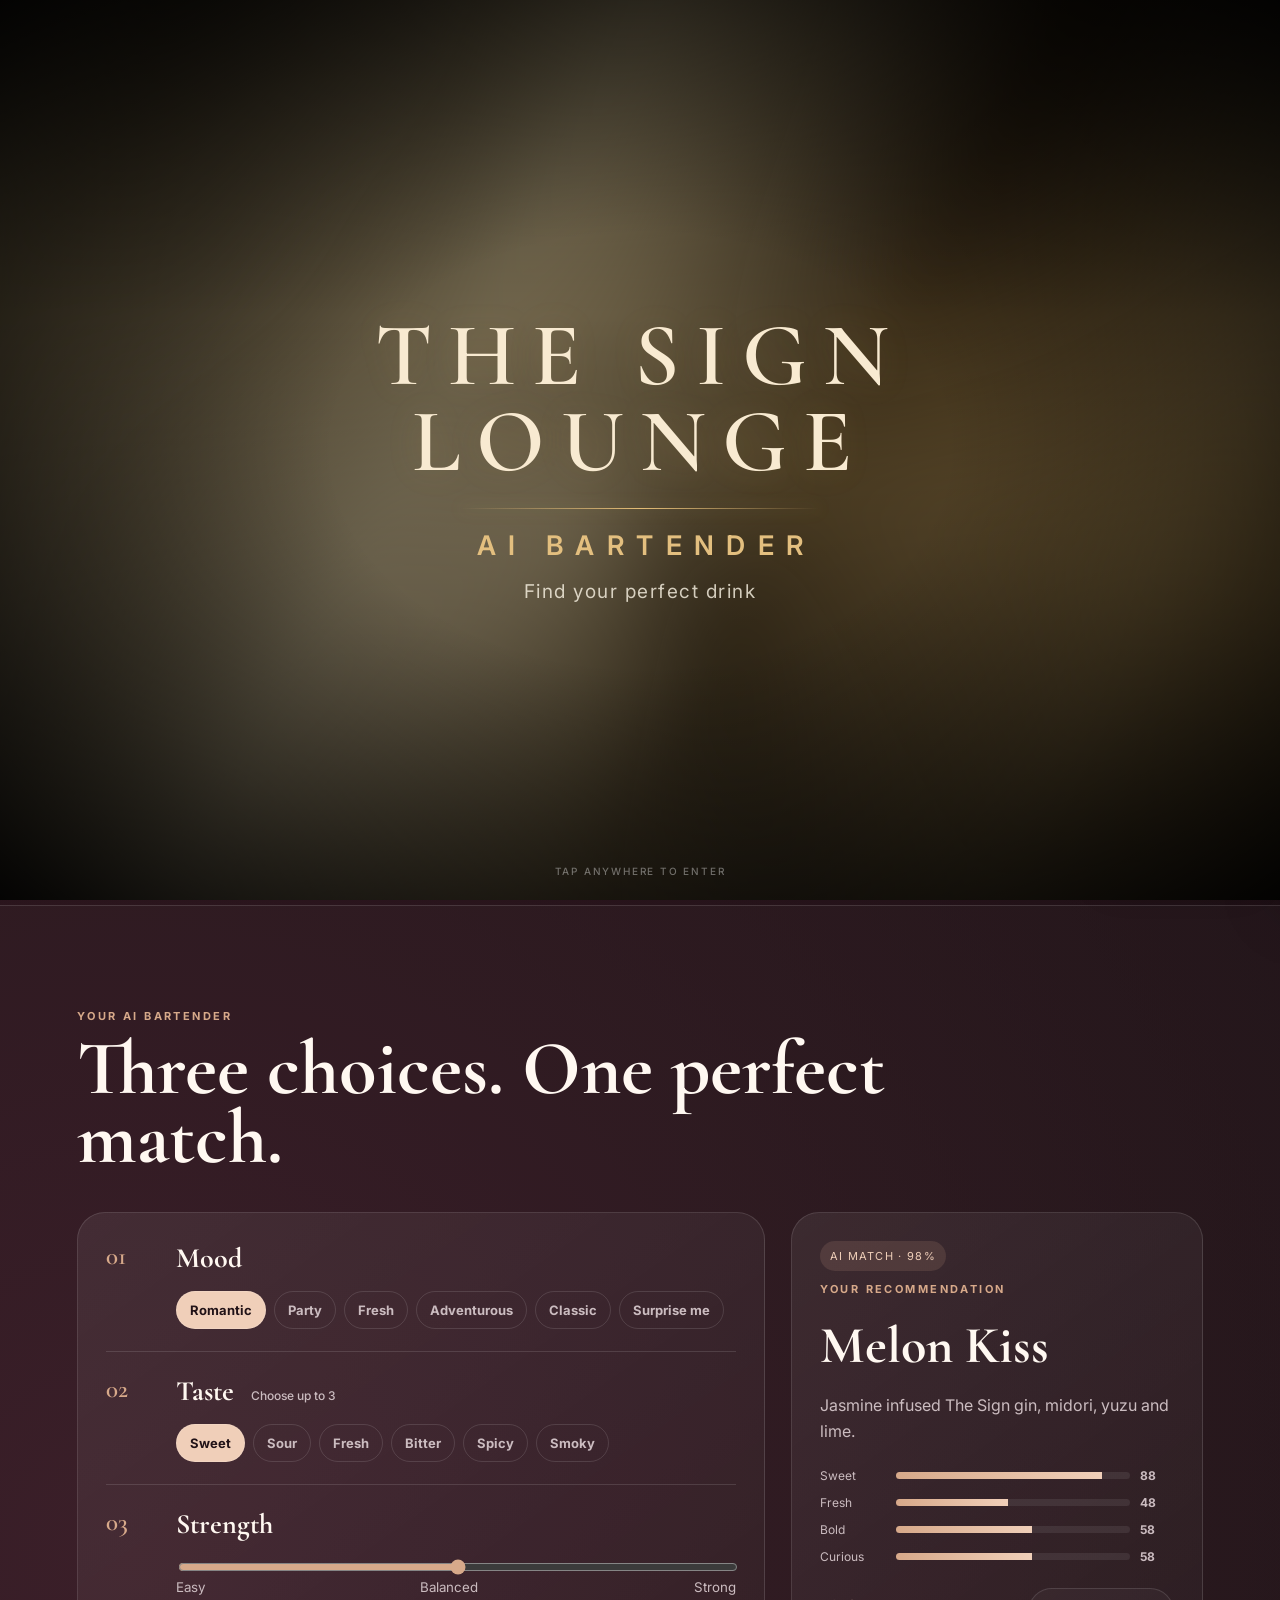
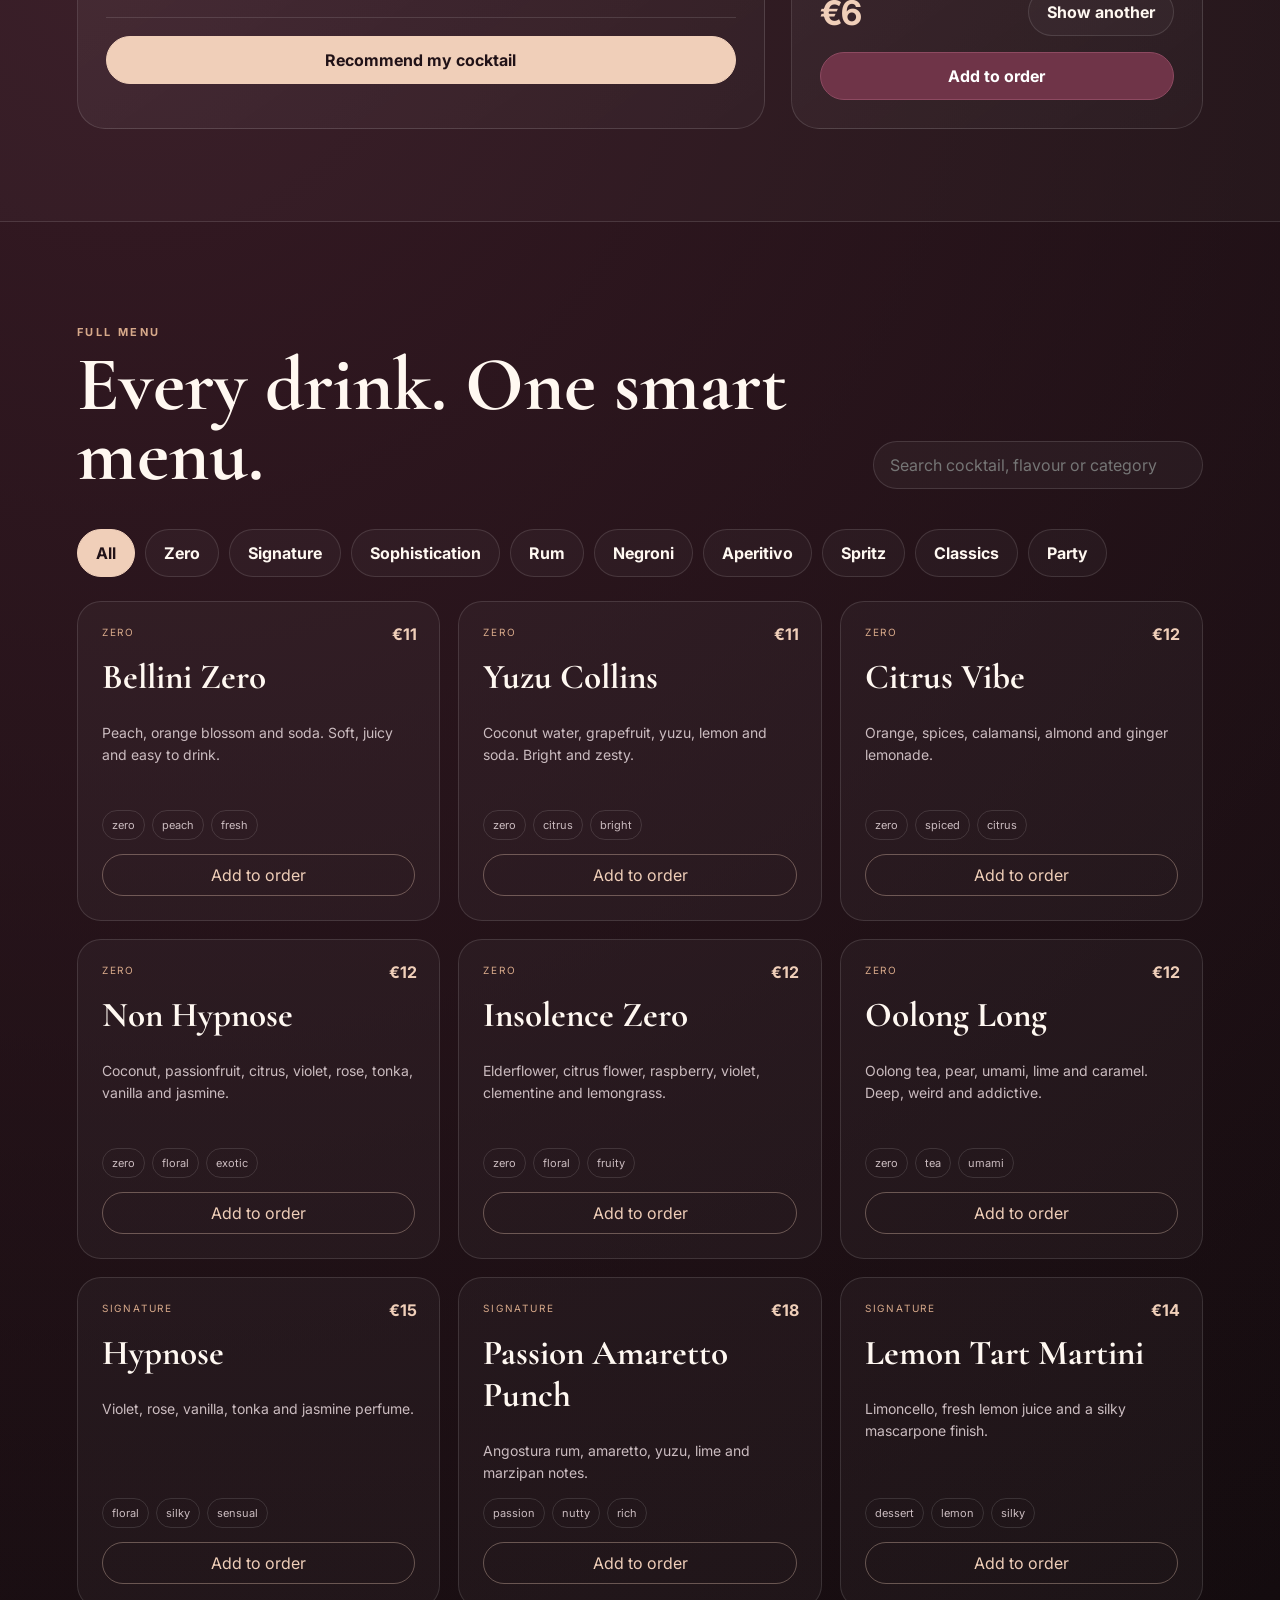
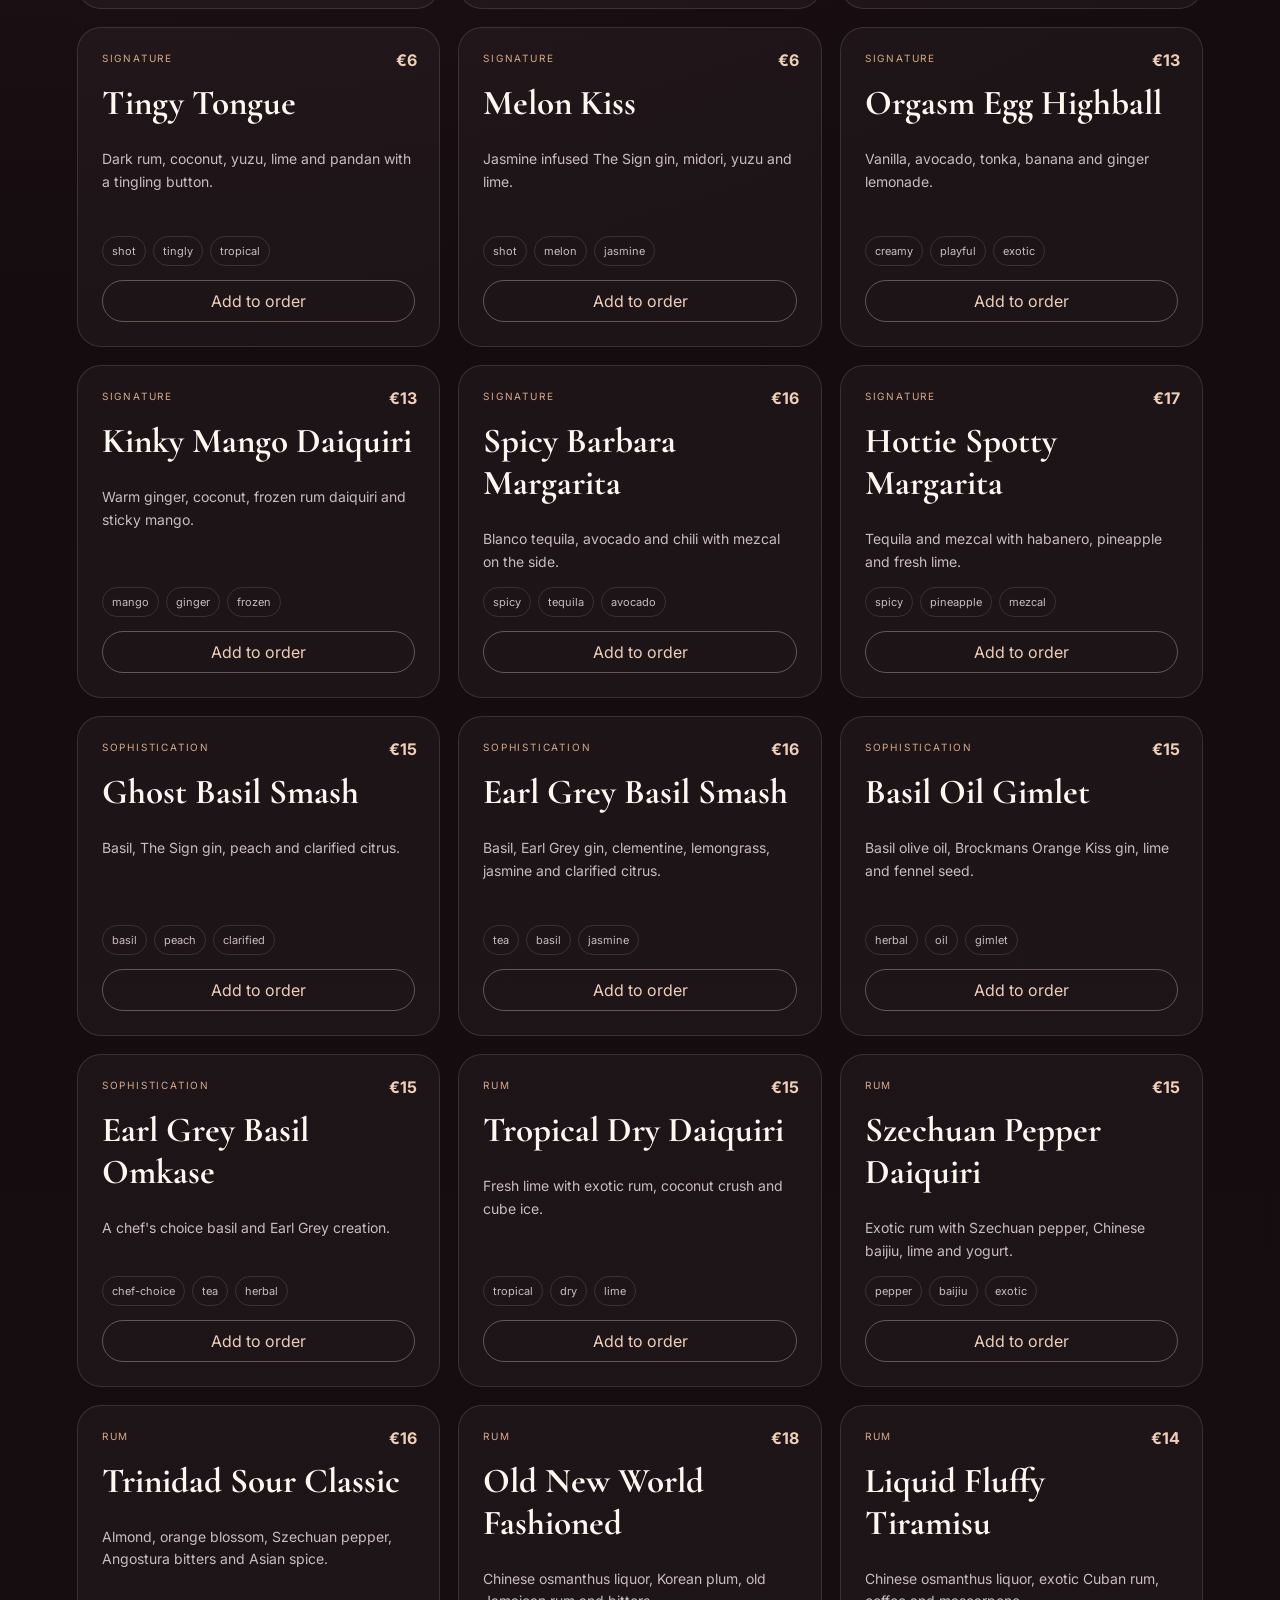
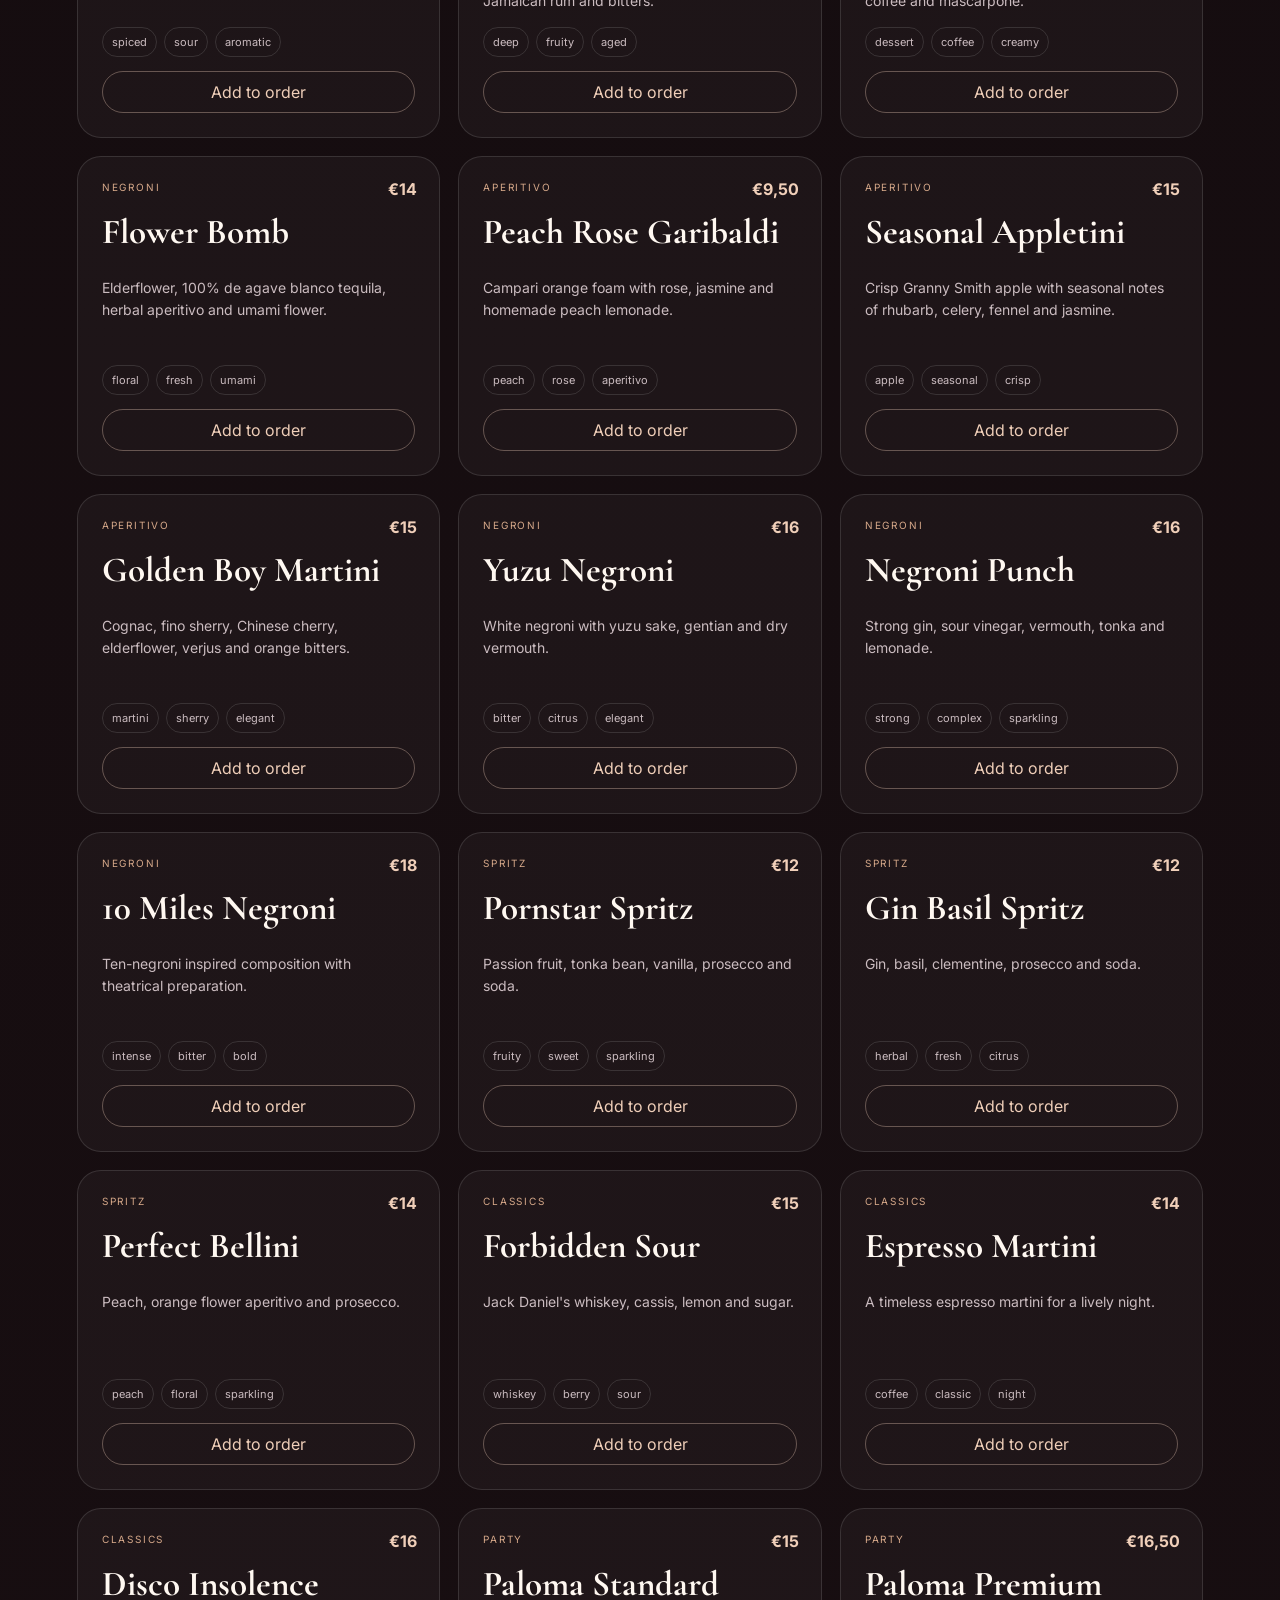
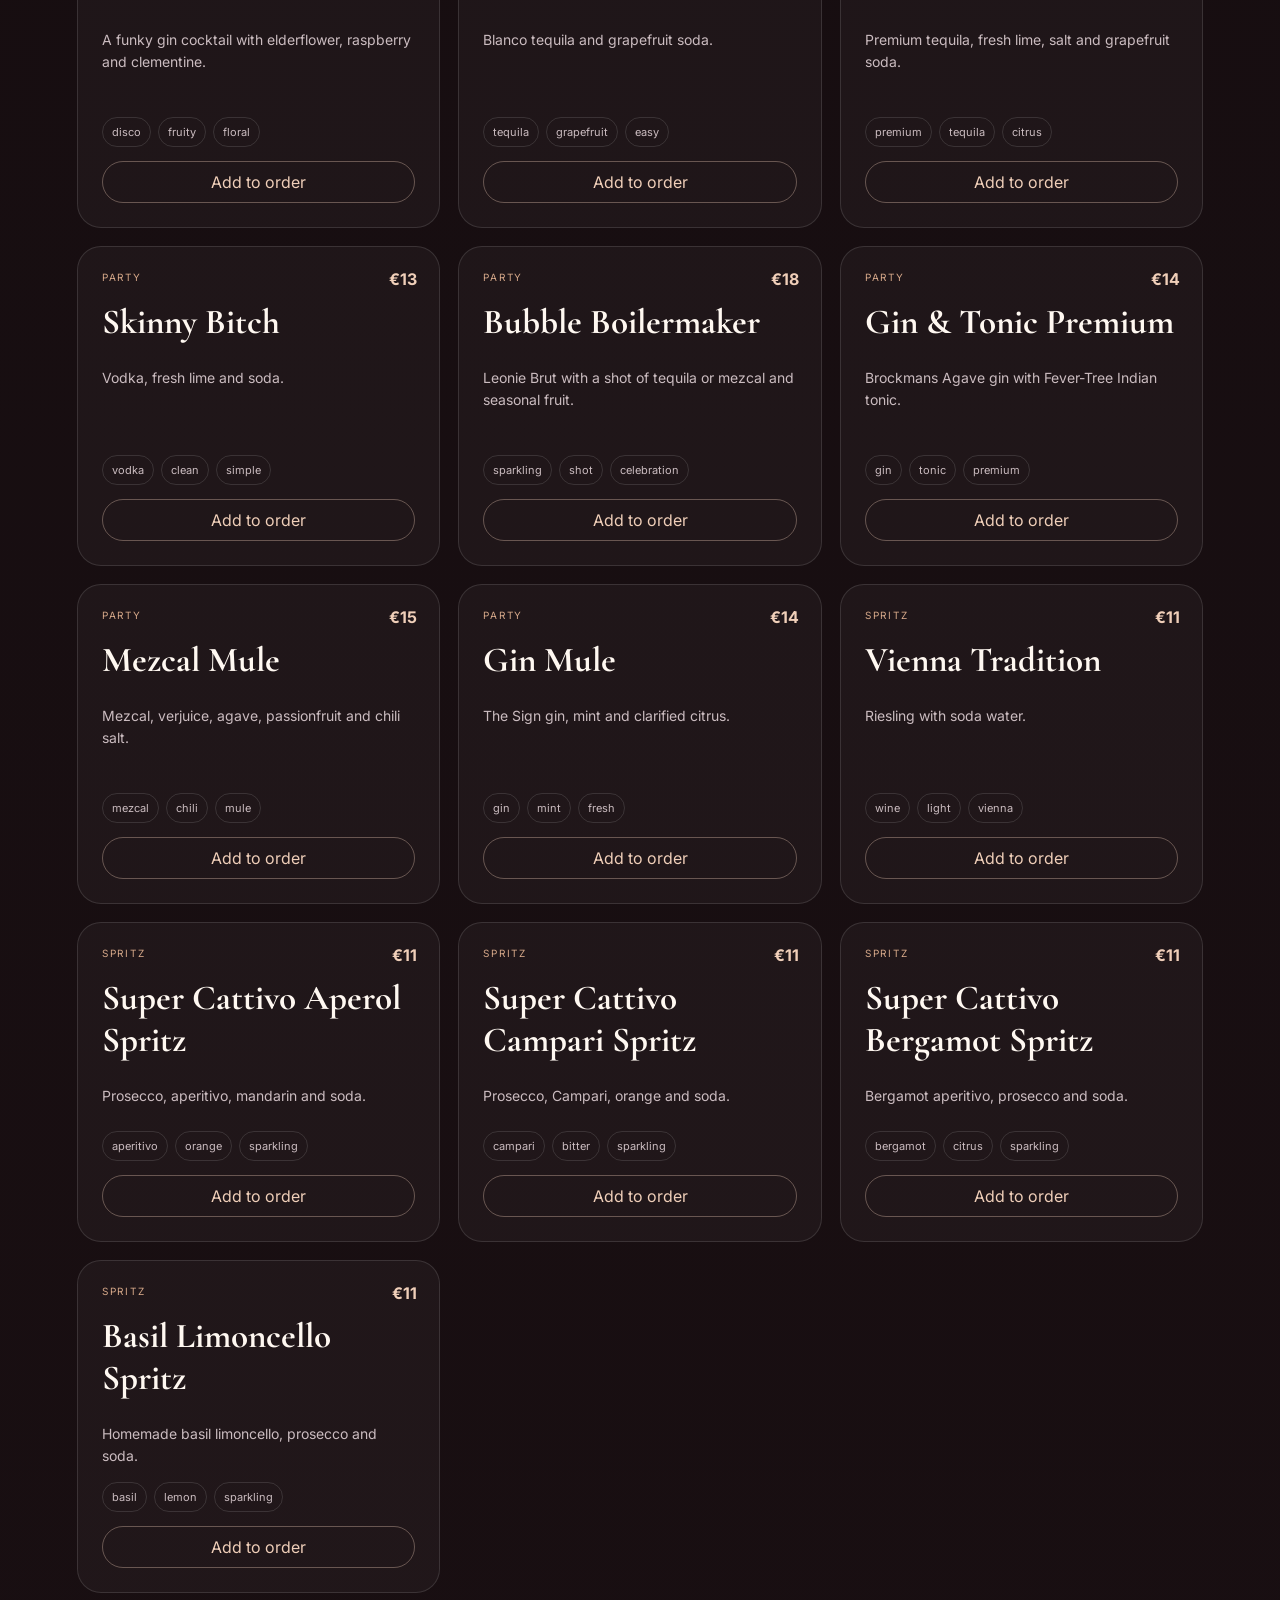
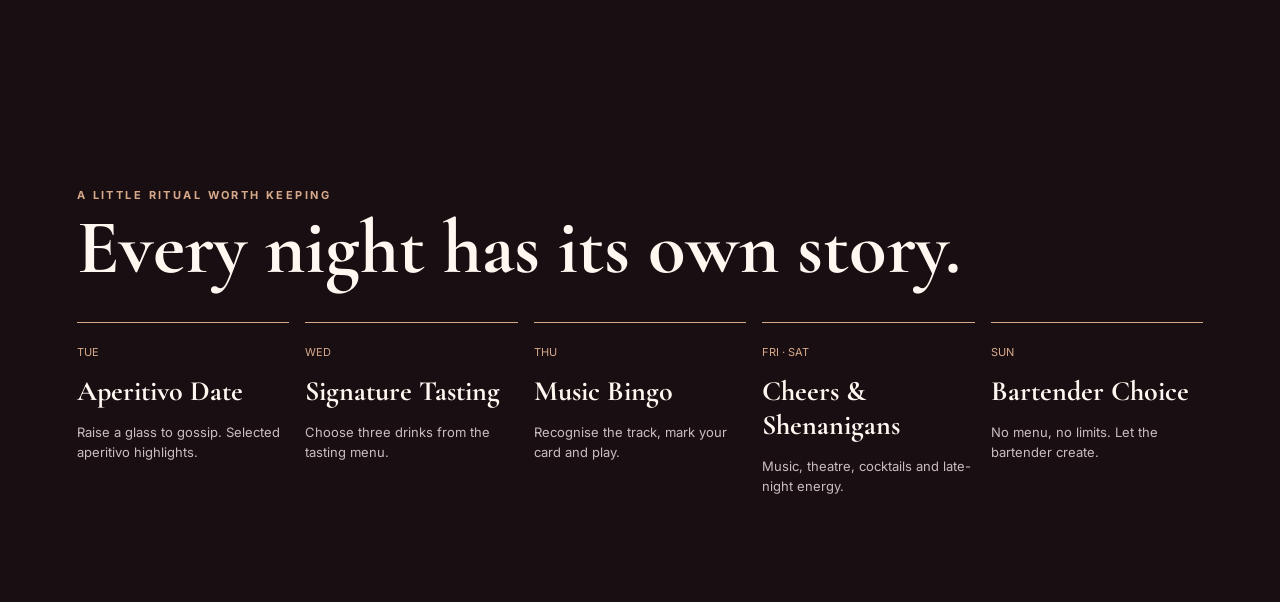
==== index.html @ 90e8bbba "Add files via upload" ====
<!doctype html>
<html lang="en">
<head>
<meta charset="utf-8"><meta name="viewport" content="width=device-width,initial-scale=1">
<title>The Sign AI Experience</title>
<link rel="stylesheet" href="style.css">
</head>
<body>
<div id="cinematicIntro" class="cinematic-intro" role="button" tabindex="0" aria-label="Skip intro">
  <div class="cinematic-gold"></div>
  <div class="cinematic-vignette"></div>
  <div class="cinematic-content">
    <div class="cinematic-brand">THE SIGN LOUNGE</div>
    <div class="cinematic-divider"></div>
    <div class="cinematic-ai">AI BARTENDER</div>
    <div class="cinematic-tagline">Find your perfect drink</div>
  </div>
  <div class="cinematic-skip">Tap anywhere to enter</div>
</div>

<header>
  <button class="brand" data-go="home"><img class="logo-mark" src="logo.png" alt="The Sign"><span><b>The Sign</b><small data-i18n="brandSub">AI Cocktail Experience</small></span></button>
  <nav>
    <button data-go="ai" data-i18n="navAI">AI Bartender</button>
    <button data-go="menu" data-i18n="navMenu">Full Menu</button>
    <button data-go="rituals" data-i18n="navRituals">Rituals</button><a href="hydration.html">Hydration</a><a href="party.html">Party</a>
  </nav>
  <div class="header-actions">
    <button id="lang" class="pill">DE</button>
    <button id="navToggle" class="nav-toggle" aria-label="Menu" aria-expanded="false"><span></span><span></span><span></span></button>
  </div>
</header>
<div id="mobileNav" class="mobile-nav">
  <button data-go="ai" data-i18n="navAI">AI Bartender</button>
  <button data-go="menu" data-i18n="navMenu">Full Menu</button>
  <button data-go="rituals" data-i18n="navRituals">Rituals</button>
  <a href="hydration.html">Hydration</a>
  <a href="party.html">Party</a>
</div>

<main>
<section id="home" class="hero">
  <div>
    <p class="eyebrow" data-i18n="since">A NIGHT OUT · SINCE 2007</p>
    <h1 data-i18n="heroTitle">Tell us how you want to feel tonight.</h1>
    <p class="lead" data-i18n="heroLead">Choose your mood, flavour and strength. The Sign AI Bartender will match you with the right drink.</p>
    <div class="actions">
      <button class="primary" data-go="ai" data-i18n="findDrink">Find my drink</button>
      <button class="secondary" data-go="menu" data-i18n="seeAll">See all drinks</button>
    </div>
    <div class="quick">
      <button data-mood="romantic" data-i18n="romantic">♥ Romantic</button>
      <button data-mood="party" data-i18n="party">✦ Party</button>
      <button data-mood="fresh" data-i18n="fresh">◌ Fresh</button>
      <button data-mood="adventurous" data-i18n="adventurous">⚡ Adventurous</button>
    </div>
  </div>
  <div class="feature"></div>
</section>

<section id="ai" class="section dark">
  <div class="heading">
    <p class="eyebrow" data-i18n="yourAI">YOUR AI BARTENDER</p>
    <h2 data-i18n="threeChoices">Three choices. One perfect match.</h2>
  </div>
  <div class="ai-grid">
    <form id="quiz" class="quiz">
      <div class="step"><span>01</span><div><h3 data-i18n="mood">Mood</h3><div class="choices">
        <label><input type="radio" name="mood" value="romantic" checked><b data-i18n="romanticPlain">Romantic</b></label>
        <label><input type="radio" name="mood" value="party"><b data-i18n="partyPlain">Party</b></label>
        <label><input type="radio" name="mood" value="fresh"><b data-i18n="freshPlain">Fresh</b></label>
        <label><input type="radio" name="mood" value="adventurous"><b data-i18n="adventurousPlain">Adventurous</b></label>
        <label><input type="radio" name="mood" value="classic"><b data-i18n="classic">Classic</b></label>
        <label><input type="radio" name="mood" value="surprise"><b data-i18n="surprise">Surprise me</b></label>
      </div></div></div>

      <div class="step"><span>02</span><div>
        <h3><span data-i18n="taste">Taste</span> <small class="selection-note" data-i18n="choose3">Choose up to 3</small></h3>
        <div class="choices" id="tasteChoices">
          <label><input type="checkbox" name="taste" value="sweet" checked><b data-i18n="sweet">Sweet</b></label>
          <label><input type="checkbox" name="taste" value="sour"><b data-i18n="sour">Sour</b></label>
          <label><input type="checkbox" name="taste" value="fresh"><b data-i18n="freshPlain">Fresh</b></label>
          <label><input type="checkbox" name="taste" value="bitter"><b data-i18n="bitter">Bitter</b></label>
          <label><input type="checkbox" name="taste" value="spicy"><b data-i18n="spicy">Spicy</b></label>
          <label><input type="checkbox" name="taste" value="smoky"><b data-i18n="smoky">Smoky</b></label>
        </div>
      </div></div>

      <div class="step"><span>03</span><div><h3 data-i18n="strength">Strength</h3>
        <input type="range" id="strength" min="1" max="3" value="2">
        <div class="range"><small data-i18n="easy">Easy</small><small data-i18n="balanced">Balanced</small><small data-i18n="strong">Strong</small></div>
      </div></div>

      <button class="primary full" type="submit" data-i18n="recommend">Recommend my cocktail</button>
    </form>

    <aside class="result">
      <div class="match"><span data-i18n="aiMatch">AI MATCH</span> · <span id="match">96%</span></div>
      <p class="eyebrow" data-i18n="yourRec">YOUR RECOMMENDATION</p>
      <h3 id="recName"></h3><p id="recDesc"></p>
      <div id="bars" class="bars"></div>
      <div class="result-bottom"><strong id="recPrice"></strong><button class="secondary" id="another" type="button" data-i18n="another">Show another</button></div>
      <button class="order" id="orderBtn" type="button" data-i18n="addOrder">Add to order</button>
    </aside>
  </div>
</section>

<section id="menu" class="section">
  <div class="heading split">
    <div><p class="eyebrow" data-i18n="fullMenu">FULL MENU</p><h2 data-i18n="smartMenu">Every drink. One smart menu.</h2></div>
    <input id="search" class="search" data-i18n-placeholder="searchPlaceholder" placeholder="Search cocktail, flavour or category">
  </div>
  <div id="filters" class="filters"></div>
  <div id="menuGrid" class="menu-grid"></div>
</section>

<section id="rituals" class="section rituals">
  <div class="heading"><p class="eyebrow" data-i18n="ritualEyebrow">A LITTLE RITUAL WORTH KEEPING</p><h2 data-i18n="ritualTitle">Every night has its own story.</h2></div>
  <div class="ritual-grid">
    <article><span>TUE</span><h3 data-i18n="aperitivoDate">Aperitivo Date</h3><p data-i18n="aperitivoText">Raise a glass to gossip. Selected aperitivo highlights.</p></article>
    <article><span>WED</span><h3 data-i18n="signatureTasting">Signature Tasting</h3><p data-i18n="signatureText">Choose three drinks from the tasting menu.</p></article>
    <article><span>THU</span><h3 data-i18n="musicBingo">Music Bingo</h3><p data-i18n="musicText">Recognise the track, mark your card and play.</p></article>
    <article><span>FRI · SAT</span><h3 data-i18n="cheers">Cheers & Shenanigans</h3><p data-i18n="cheersText">Music, theatre, cocktails and late-night energy.</p></article>
    <article><span>SUN</span><h3 data-i18n="bartenderChoice">Bartender Choice</h3><p data-i18n="bartenderText">No menu, no limits. Let the bartender create.</p></article>
  </div>
</section>
</main>

<aside id="cart" class="cart">
  <button id="closeCart">×</button><h2 data-i18n="yourOrder">Your Order</h2>
  <div id="cartItems"></div><div class="cart-total"><span data-i18n="total">Total</span><strong id="cartTotal">€0</strong></div>
  <p class="cart-hint" data-i18n="cartHint">Show this screen to the bartender to order and pay.</p>
  <button class="primary full" id="confirmOrder" data-i18n="sendStaff">Got it</button>
</aside>
<button id="cartFab" class="cart-fab">🛒 <span data-i18n="order">My Order</span> (<span id="cartCount">0</span>)</button>
<div id="toast" class="toast"></div>
<script src="menu-data.js"></script>
<script src="shared.js"></script>
<script src="app.js"></script>

<script src="intro.js"></script>
</body></html>
---- style.css ----
@import url('https://fonts.googleapis.com/css2?family=Cormorant+Garamond:wght@500;600;700&family=Inter:wght@400;500;600;700&display=swap');
:root{--bg:#120b0e;--card:#211419;--line:rgba(255,255,255,.12);--text:#fff8f1;--muted:#cbbcc0;--accent:#f0cfb9;--gold:#d7a98a}
*{box-sizing:border-box}html{scroll-behavior:smooth}body{margin:0;background:radial-gradient(circle at 10% 18%,#361a24 0,transparent 28%),linear-gradient(180deg,#110a0d,#190f12);color:var(--text);font-family:Inter,sans-serif}button,input{font:inherit}button{cursor:pointer}
header{position:sticky;top:0;z-index:20;display:flex;justify-content:space-between;align-items:center;padding:15px 5vw;background:rgba(18,11,14,.82);backdrop-filter:blur(18px);border-bottom:1px solid var(--line)}
.brand{display:flex;align-items:center;gap:12px;background:none;border:0;color:var(--text);text-align:left}.brand b{display:block;font:600 24px 'Cormorant Garamond'}.brand small{display:block;color:var(--muted);font-size:10px;letter-spacing:.14em}.logo-mark{height:46px;width:auto;flex-shrink:0;display:block;object-fit:contain}
.login-card .logo-mark{margin:0 auto 18px;height:60px}
nav{display:flex;gap:23px}nav button,.pill{background:none;border:0;color:var(--muted)}.pill{border:1px solid var(--line);border-radius:999px;padding:9px 13px}
.hero{min-height:calc(100vh - 74px);padding:70px 6vw;display:grid;grid-template-columns:1.2fr .8fr;gap:60px;align-items:center}.eyebrow{font-size:11px;letter-spacing:.22em;color:var(--gold);font-weight:700}.hero h1,.heading h2{font-family:'Cormorant Garamond';line-height:.9;margin:0}.hero h1{font-size:clamp(58px,8vw,112px)}.lead{font-size:19px;line-height:1.7;color:var(--muted);max-width:680px;margin:26px 0}
.actions,.quick,.filters{display:flex;gap:10px;flex-wrap:wrap}.primary,.secondary,.quick button,.filters button,.order{border-radius:999px;padding:13px 18px;font-weight:700}.primary{background:var(--accent);border:1px solid var(--accent);color:#211217}.secondary,.quick button,.filters button{background:rgba(255,255,255,.03);border:1px solid var(--line);color:var(--text)}.quick{margin-top:28px}.quick button{color:var(--muted);font-weight:500}
.feature{min-height:420px;border:1px solid var(--line);border-radius:28px;background:linear-gradient(0deg,rgba(10,6,7,.18) 0%,rgba(10,6,7,0) 30%),url(lounge.jpg);background-size:cover;background-position:center 38%;position:relative;overflow:hidden;box-shadow:0 30px 60px rgba(0,0,0,.35)}.glass{position:absolute;top:95px;left:50%;transform:translateX(-50%);width:210px;height:230px}.glass i{position:absolute;left:35px;width:140px;height:100px;border:3px solid #fff;border-top:0;clip-path:polygon(0 0,100% 0,72% 100%,28% 100%)}.glass i:after{content:"";position:absolute;inset:36px 12px 8px;background:linear-gradient(#87405d,#e09a78);clip-path:polygon(0 0,100% 0,73% 100%,27% 100%)}.glass b{position:absolute;width:3px;height:95px;background:#fff;left:103px;top:98px}.glass em{position:absolute;width:105px;height:3px;background:#fff;left:52px;top:192px}
.section{padding:92px 6vw}.dark{background:rgba(255,255,255,.025);border-top:1px solid var(--line);border-bottom:1px solid var(--line)}.heading{max-width:900px;margin-bottom:40px}.heading h2{font-size:clamp(44px,6vw,78px)}.heading.split{max-width:none;display:flex;justify-content:space-between;align-items:end;gap:20px}.search{min-width:330px;border:1px solid var(--line);border-radius:999px;background:rgba(255,255,255,.04);padding:13px 16px;color:var(--text)}
.ai-grid{display:grid;grid-template-columns:1.25fr .75fr;gap:26px}.quiz,.result{background:linear-gradient(145deg,rgba(255,255,255,.07),rgba(255,255,255,.025));border:1px solid var(--line);border-radius:28px;padding:28px}.step{display:grid;grid-template-columns:52px 1fr;gap:18px;padding:22px 0;border-bottom:1px solid var(--line)}.step:first-child{padding-top:0}.step>span{font:600 25px 'Cormorant Garamond';color:var(--gold)}.step h3,.result h3,.menu-card h3,.ritual-grid h3{font-family:'Cormorant Garamond';margin:0}.step h3{font-size:28px;margin-bottom:16px}.choices{display:flex;gap:8px;flex-wrap:wrap}.choices input{display:none}.choices b{display:block;border:1px solid var(--line);border-radius:999px;padding:10px 13px;color:var(--muted);font-size:13px}.choices input:checked+b{background:var(--accent);color:#211217}.range{display:flex;justify-content:space-between;color:var(--muted)}#strength{width:100%;accent-color:var(--gold)}.full{width:100%;margin-top:18px}
.result{position:sticky;top:105px;height:max-content}.match{display:inline-block;background:rgba(216,170,139,.14);color:var(--accent);padding:8px 10px;border-radius:999px;font-size:11px;letter-spacing:.12em}.result h3{font-size:52px;margin:18px 0 10px}.result>p:not(.eyebrow){color:var(--muted);line-height:1.6}.bars{display:grid;gap:12px;margin:24px 0}.barrow{display:grid;grid-template-columns:66px 1fr 34px;gap:10px;align-items:center;font-size:12px;color:var(--muted)}.bar{height:7px;background:rgba(255,255,255,.08);border-radius:999px;overflow:hidden}.bar i{display:block;height:100%;background:linear-gradient(90deg,var(--gold),var(--accent))}.result-bottom{display:flex;justify-content:space-between;align-items:center}.result-bottom strong{font-size:34px;color:var(--accent)}.order{width:100%;margin-top:16px;background:#6f3448;color:white;border:1px solid #8d4a61}
.filters{margin-bottom:24px}.filters button.active{background:var(--accent);color:#211217;border-color:var(--accent)}.menu-grid{display:grid;grid-template-columns:repeat(3,1fr);gap:18px}.menu-card{min-height:320px;border:1px solid var(--line);border-radius:24px;padding:24px;background:rgba(255,255,255,.035);display:flex;flex-direction:column;position:relative;transition:.25s}.menu-card:hover{transform:translateY(-5px);border-color:rgba(240,207,185,.55)}.menu-card .cat{color:var(--gold);font-size:10px;letter-spacing:.18em;text-transform:uppercase}.menu-card h3{font-size:35px;margin:18px 0 10px}.menu-card p{color:var(--muted);font-size:14px;line-height:1.6}.menu-card .price{position:absolute;right:22px;top:22px;color:var(--accent);font-weight:700}.tags{display:flex;gap:7px;flex-wrap:wrap;margin-top:auto}.tags span{border:1px solid var(--line);border-radius:999px;padding:7px 9px;color:var(--muted);font-size:11px}.card-order{margin-top:14px;background:transparent;color:var(--accent);border:1px solid rgba(240,207,185,.35);border-radius:999px;padding:10px}
.ritual-grid{display:grid;grid-template-columns:repeat(5,1fr);gap:16px}.ritual-grid article{border-top:1px solid var(--gold);padding-top:17px}.ritual-grid span{color:var(--gold);font-size:11px}.ritual-grid h3{font-size:28px;margin:14px 0}.ritual-grid p{color:var(--muted);font-size:13px;line-height:1.6}
.cart{position:fixed;top:0;right:-420px;width:min(390px,92vw);height:100vh;background:#1a1014;border-left:1px solid var(--line);z-index:40;padding:28px;transition:.3s;box-shadow:-20px 0 60px rgba(0,0,0,.4)}.cart.open{right:0}.cart>button:first-child{position:absolute;right:20px;top:18px;background:none;border:0;color:white;font-size:30px}.cart h2{font:600 42px 'Cormorant Garamond'}.cart-item{display:flex;justify-content:space-between;border-bottom:1px solid var(--line);padding:14px 0;color:var(--muted)}.cart-total{display:flex;justify-content:space-between;margin-top:22px;font-size:20px}.cart-fab{position:fixed;right:22px;bottom:22px;z-index:30;border:0;border-radius:999px;background:var(--accent);color:#211217;padding:14px 18px;font-weight:700;box-shadow:0 10px 30px rgba(0,0,0,.3)}.cart-hint{color:var(--muted);font-size:13px;line-height:1.5;margin:16px 0 0;text-align:center}.toast{position:fixed;left:50%;bottom:26px;transform:translate(-50%,30px);opacity:0;background:white;color:#211217;padding:12px 17px;border-radius:999px;font-weight:700;transition:.25s;z-index:50}.toast.show{opacity:1;transform:translate(-50%,0)}
.header-actions{display:flex;align-items:center;gap:10px}
.nav-toggle{display:none;flex-direction:column;justify-content:center;gap:5px;width:38px;height:38px;border:1px solid var(--line);border-radius:10px;background:rgba(255,255,255,.03)}
.nav-toggle span{display:block;width:18px;height:1.5px;background:var(--text);margin:0 auto;transition:.25s}
.nav-toggle.open span:nth-child(1){transform:translateY(6.5px) rotate(45deg)}
.nav-toggle.open span:nth-child(2){opacity:0}
.nav-toggle.open span:nth-child(3){transform:translateY(-6.5px) rotate(-45deg)}
.mobile-nav{display:none;flex-direction:column;position:sticky;top:70px;z-index:19;background:rgba(18,11,14,.98);border-bottom:1px solid var(--line);max-height:0;overflow:hidden;transition:max-height .3s ease}
.mobile-nav.open{max-height:320px}
.mobile-nav button,.mobile-nav a{background:none;border:0;border-bottom:1px solid var(--line);color:var(--text);text-align:left;padding:16px 5vw;font-size:15px;text-decoration:none;display:block}
@media(max-width:950px){nav{display:none}.nav-toggle{display:flex}.mobile-nav{display:flex}.hero,.ai-grid{grid-template-columns:1fr}.result{position:static}.menu-grid{grid-template-columns:repeat(2,1fr)}.ritual-grid{grid-template-columns:repeat(2,1fr)}}
@media(max-width:620px){header{padding:13px 16px}.hero,.section{padding:68px 18px}.hero{min-height:auto}.hero h1{font-size:58px}.feature{min-height:320px;padding:26px}.heading.split{display:block}.search{width:100%;min-width:0;margin-top:18px}.menu-grid,.ritual-grid{grid-template-columns:1fr}}

.selection-note{
  margin-left:10px;
  font-family:Inter,sans-serif;
  font-size:12px;
  font-weight:500;
  color:var(--muted);
}
.choices label.limit-blocked b{
  opacity:.42;
  cursor:not-allowed;
}

.language-fade{animation:languageFade .22s ease}
@keyframes languageFade{from{opacity:.45}to{opacity:1}}

.page-shell{min-height:100vh}
.page-hero{padding:72px 6vw 40px;border-bottom:1px solid var(--line)}
.page-hero h1{font:600 clamp(52px,7vw,92px)/.92 'Cormorant Garamond';margin:0;max-width:980px}
.page-hero p{color:var(--muted);max-width:720px;line-height:1.7}
.page-grid{display:grid;grid-template-columns:repeat(3,1fr);gap:18px;padding:40px 6vw 100px}
.special-card{min-height:290px;border:1px solid var(--line);border-radius:24px;padding:24px;background:rgba(255,255,255,.035);display:flex;flex-direction:column;position:relative}
.special-card h3{font:600 34px/1 'Cormorant Garamond';margin:18px 0 10px}
.special-card p{color:var(--muted);line-height:1.6;font-size:14px}
.special-card .price{position:absolute;right:22px;top:22px;color:var(--accent);font-weight:700}
.special-card .cat{color:var(--gold);font-size:10px;letter-spacing:.18em;text-transform:uppercase}
.discount-board{display:grid;grid-template-columns:repeat(3,1fr);gap:16px;padding:0 6vw 100px}
.discount-card{border:1px solid var(--line);border-radius:24px;padding:24px;text-align:center;background:rgba(255,255,255,.035)}
.discount-card b{display:block;font:600 50px 'Cormorant Garamond';color:var(--accent)}
.discount-card span{color:var(--muted)}
.admin-shell{padding:38px 4vw 100px}
.admin-toolbar{display:flex;flex-wrap:wrap;gap:10px;margin:20px 0 26px}
.admin-toolbar button,.admin-toolbar label{border:1px solid var(--line);background:rgba(255,255,255,.04);color:var(--text);border-radius:999px;padding:11px 15px}
.admin-toolbar input[type=file]{display:none}
.admin-table-wrap{overflow:auto;border:1px solid var(--line);border-radius:22px}
.admin-table{width:100%;border-collapse:collapse;min-width:1250px;background:rgba(255,255,255,.025)}
.admin-table th,.admin-table td{padding:11px;border-bottom:1px solid var(--line);vertical-align:top}
.admin-table th{position:sticky;top:0;background:#1a1014;color:var(--gold);text-align:left;font-size:12px;letter-spacing:.08em}
.admin-table input,.admin-table textarea,.admin-table select{width:100%;background:#140c0f;border:1px solid var(--line);border-radius:10px;color:var(--text);padding:9px}
.admin-table textarea{min-height:76px;resize:vertical}
.admin-table .small-input{width:78px}
.admin-table .check{width:auto}
.admin-note{color:var(--muted);font-size:13px;line-height:1.6}
.admin-status{position:fixed;left:50%;bottom:22px;transform:translateX(-50%);background:var(--accent);color:#211217;padding:11px 16px;border-radius:999px;font-weight:700;opacity:0;pointer-events:none;transition:.2s}
.admin-status.show{opacity:1}
.nav-links{display:flex;gap:14px;flex-wrap:wrap}
.nav-links a{color:var(--muted);text-decoration:none}
.nav-links a:hover{color:var(--text)}
@media(max-width:900px){.page-grid{grid-template-columns:repeat(2,1fr)}.discount-board{grid-template-columns:1fr}}
@media(max-width:620px){.page-grid{grid-template-columns:1fr;padding:28px 18px 80px}.page-hero{padding:54px 18px 30px}.discount-board{padding:0 18px 80px}}

body.admin-locked{overflow:hidden}
.login-gate{
  position:fixed;inset:0;z-index:999;
  display:grid;place-items:center;padding:22px;
  background:
    radial-gradient(circle at 20% 20%,rgba(120,55,77,.28),transparent 30%),
    rgba(13,7,10,.97);
  backdrop-filter:blur(18px);
}
.login-gate[hidden]{display:none}
.login-card{
  width:min(430px,100%);
  padding:34px;
  border:1px solid var(--line);
  border-radius:28px;
  background:linear-gradient(145deg,rgba(255,255,255,.08),rgba(255,255,255,.025));
  box-shadow:0 30px 90px rgba(0,0,0,.5);
  text-align:center;
}
.login-card h1{font:600 48px/1 'Cormorant Garamond';margin:8px 0 14px}
.login-card p{color:var(--muted);line-height:1.55}
.login-card input{
  width:100%;margin-top:16px;padding:14px 16px;
  border:1px solid var(--line);border-radius:14px;
  background:#140c0f;color:var(--text);font-size:16px;
}
.login-error{min-height:24px;color:#ffb1b1!important;font-size:13px}


/* ===== Cinematic opening intro ===== */
.cinematic-intro{
  position:fixed;
  inset:0;
  z-index:9999;
  display:grid;
  place-items:center;
  overflow:hidden;
  background:#030303;
  color:#f8ead1;
  cursor:pointer;
  opacity:1;
  visibility:visible;
  transition:opacity .7s ease, visibility .7s ease;
  -webkit-tap-highlight-color:transparent;
}
.cinematic-intro.is-leaving{
  opacity:0;
  visibility:hidden;
  pointer-events:none;
}
.cinematic-intro:focus{outline:none}
.cinematic-gold{
  position:absolute;
  inset:-30%;
  background:
    radial-gradient(circle at 20% 35%,rgba(250,224,165,.28),transparent 24%),
    radial-gradient(circle at 77% 60%,rgba(178,121,47,.22),transparent 28%),
    linear-gradient(118deg,
      rgba(12,9,5,0) 14%,
      rgba(216,168,83,.08) 28%,
      rgba(255,230,177,.34) 43%,
      rgba(153,96,29,.12) 56%,
      rgba(255,222,157,.22) 68%,
      rgba(12,9,5,0) 84%);
  filter:blur(22px) saturate(1.08);
  animation:goldFlow 8s ease-in-out infinite alternate;
  transform:scale(1.15);
}
.cinematic-gold::before,
.cinematic-gold::after{
  content:"";
  position:absolute;
  inset:12%;
  border-radius:50%;
  mix-blend-mode:screen;
  filter:blur(34px);
}
.cinematic-gold::before{
  background:conic-gradient(from 40deg,transparent,rgba(235,191,112,.2),transparent 34%,rgba(255,231,183,.25),transparent 70%);
  animation:goldRotate 13s linear infinite;
}
.cinematic-gold::after{
  background:linear-gradient(95deg,transparent 25%,rgba(255,224,158,.2) 48%,transparent 72%);
  animation:goldSweep 5.6s ease-in-out infinite;
}
.cinematic-vignette{
  position:absolute;
  inset:0;
  background:
    radial-gradient(ellipse at center,transparent 0 34%,rgba(0,0,0,.42) 67%,rgba(0,0,0,.9) 100%),
    linear-gradient(180deg,rgba(0,0,0,.34),transparent 35%,rgba(0,0,0,.45));
}
.cinematic-content{
  position:relative;
  z-index:2;
  width:min(88vw,980px);
  text-align:center;
  transform:translateY(8px);
}
.cinematic-brand{
  font-family:"Cormorant Garamond",Georgia,serif;
  font-size:clamp(38px,7vw,96px);
  font-weight:600;
  letter-spacing:.18em;
  line-height:.95;
  opacity:0;
  filter:blur(10px);
  transform:translateY(18px);
  text-shadow:0 0 35px rgba(224,180,102,.16);
  animation:introReveal .9s .12s cubic-bezier(.22,.7,.16,1) forwards;
}
.cinematic-divider{
  width:0;
  height:1px;
  margin:24px auto 20px;
  background:linear-gradient(90deg,transparent,#e4bd77,transparent);
  box-shadow:0 0 16px rgba(228,189,119,.42);
  animation:dividerGrow .7s .62s ease forwards;
}
.cinematic-ai{
  font-family:Inter,Arial,sans-serif;
  font-size:clamp(15px,2.2vw,27px);
  font-weight:600;
  letter-spacing:.46em;
  padding-left:.46em;
  color:#e3bf7f;
  opacity:0;
  transform:translateY(10px);
  animation:introRise .7s .72s ease forwards;
}
.cinematic-tagline{
  margin-top:18px;
  font-family:Inter,Arial,sans-serif;
  font-size:clamp(13px,1.8vw,19px);
  letter-spacing:.08em;
  color:rgba(255,248,233,.78);
  opacity:0;
  animation:introRise .7s 1.05s ease forwards;
}
.cinematic-skip{
  position:absolute;
  left:50%;
  bottom:max(24px,env(safe-area-inset-bottom));
  z-index:3;
  transform:translateX(-50%);
  color:rgba(255,255,255,.38);
  font:500 10px/1 Inter,Arial,sans-serif;
  letter-spacing:.18em;
  text-transform:uppercase;
  white-space:nowrap;
  opacity:0;
  animation:skipAppear .7s 1.15s ease forwards;
}
body.intro-active{
  overflow:hidden;
}
@keyframes goldFlow{
  0%{transform:translate3d(-4%,-2%,0) scale(1.16) rotate(-2deg)}
  50%{transform:translate3d(3%,1%,0) scale(1.22) rotate(1deg)}
  100%{transform:translate3d(-1%,4%,0) scale(1.18) rotate(3deg)}
}
@keyframes goldRotate{
  to{transform:rotate(360deg)}
}
@keyframes goldSweep{
  0%,100%{transform:translateX(-16%) rotate(-5deg);opacity:.45}
  50%{transform:translateX(18%) rotate(5deg);opacity:1}
}
@keyframes introReveal{
  to{opacity:1;filter:blur(0);transform:translateY(0)}
}
@keyframes introRise{
  to{opacity:1;transform:translateY(0)}
}
@keyframes dividerGrow{
  to{width:min(46vw,360px)}
}
@keyframes skipAppear{
  to{opacity:1}
}
@media (prefers-reduced-motion:reduce){
  .cinematic-gold,.cinematic-gold::before,.cinematic-gold::after{animation:none}
  .cinematic-brand,.cinematic-ai,.cinematic-tagline,.cinematic-skip,.cinematic-divider{
    animation-duration:.01ms;
    animation-delay:0s;
  }
}


/* ===== V5 Luxury Edition — based on successful V4.2 ===== */

/* Keep homepage clean: no permanent logo image, only subtle light and watermark. */
.luxury-home{
  position:relative;
  isolation:isolate;
  overflow:hidden;
  background:
    radial-gradient(circle at 18% 20%,rgba(205,153,84,.07),transparent 30%),
    radial-gradient(circle at 82% 72%,rgba(120,70,45,.06),transparent 34%),
    linear-gradient(180deg,rgba(16,9,12,.2),rgba(16,9,12,.55));
}
.luxury-home::before{
  content:"";
  position:absolute;
  inset:0;
  z-index:-2;
  pointer-events:none;
  background:
    linear-gradient(115deg,
      transparent 0 24%,
      rgba(239,196,125,.035) 38%,
      transparent 52% 68%,
      rgba(197,137,70,.025) 78%,
      transparent 90%);
  filter:blur(18px);
  animation:luxuryLightDrift 12s ease-in-out infinite alternate;
}
.luxury-home::after{
  content:"";
  position:absolute;
  inset:0;
  z-index:-1;
  pointer-events:none;
  background:linear-gradient(180deg,rgba(12,7,9,.04),rgba(12,7,9,.34));
}

/* Very faint cocktail-glass watermark, not a visible logo. */
.luxury-watermark{
  position:absolute;
  left:50%;
  top:50%;
  width:min(44vw,520px);
  height:min(62vw,720px);
  transform:translate(-50%,-48%);
  opacity:.045;
  z-index:-1;
  pointer-events:none;
}
.wm-bowl{
  position:absolute;
  left:10%;
  top:5%;
  width:80%;
  height:34%;
  border:3px solid var(--accent-2);
  border-top:0;
  clip-path:polygon(0 0,100% 0,66% 100%,34% 100%);
}
.wm-stem{
  position:absolute;
  left:50%;
  top:38%;
  width:3px;
  height:44%;
  transform:translateX(-50%);
  background:var(--accent-2);
}
.wm-base{
  position:absolute;
  left:26%;
  bottom:10%;
  width:48%;
  height:3px;
  background:var(--accent-2);
}

/* Shorter, more refined signature card. */
.hero-card-inner{
  aspect-ratio:auto;
  min-height:430px;
  border-radius:180px 180px 30px 30px;
  padding:34px;
}
.glass-art{
  top:15%;
  transform:translateX(-50%) scale(.88);
  transform-origin:top center;
}
.hero-card h2{
  font-size:46px;
}
.hero-card span{
  max-width:90%;
}
.hero-card strong{
  margin-top:8px;
}

/* Intro stays 5 seconds and fades slowly. */
.cinematic-intro{
  transition:opacity 1.15s ease, visibility 1.15s ease;
}

@keyframes luxuryLightDrift{
  0%{transform:translate3d(-2%,0,0) scale(1)}
  100%{transform:translate3d(2%,-1%,0) scale(1.04)}
}

/* Mobile first refinements: show more useful content above the fold. */
@media(max-width:640px){
  .topbar{
    min-height:72px;
    padding:12px 16px;
  }
  .brand-mark{
    width:38px;
    height:38px;
    font-size:25px;
  }
  .brand strong{
    font-size:21px;
  }
  .brand small{
    font-size:9px;
  }
  .hero{
    min-height:auto;
    grid-template-columns:1fr;
    gap:22px;
    padding:34px 18px 52px;
  }
  .hero-copy{
    order:1;
  }
  .hero-card{
    order:2;
    margin:0;
  }
  .hero .eyebrow{
    font-size:10px;
    letter-spacing:.18em;
  }
  h1{
    font-size:52px;
    line-height:.92;
  }
  .lead{
    font-size:15px;
    line-height:1.55;
    margin:16px 0 20px;
  }
  .hero-actions{
    display:grid;
    grid-template-columns:1fr 1fr;
    gap:9px;
  }
  .hero-actions .primary,
  .hero-actions .secondary{
    padding:12px 10px;
    font-size:12px;
  }
  .quick-moods{
    display:grid;
    grid-template-columns:1fr 1fr;
    gap:8px;
    margin-top:16px;
  }
  .quick-moods button{
    padding:9px 8px;
    font-size:12px;
  }
  .hero-card-inner{
    width:100%;
    min-height:310px;
    border-radius:28px;
    padding:24px;
  }
  .glass-art{
    top:10px;
    transform:translateX(-50%) scale(.62);
  }
  .hero-card p{
    margin:0 0 4px;
    font-size:9px;
  }
  .hero-card h2{
    font-size:40px;
    line-height:.92;
  }
  .hero-card span{
    font-size:13px;
    line-height:1.4;
    max-width:82%;
  }
  .hero-card strong{
    font-size:23px;
    margin-top:6px;
  }
  .luxury-watermark{
    width:82vw;
    height:110vw;
    top:52%;
    opacity:.035;
  }
  .section{
    padding:58px 18px;
  }
  .section-heading{
    margin-bottom:26px;
  }
  .section-heading h2{
    font-size:42px;
  }
  .quiz-card,.recommendation-card{
    padding:20px;
    border-radius:22px;
  }
  .step{
    grid-template-columns:34px 1fr;
    gap:10px;
    padding:18px 0;
  }
  .step h3{
    font-size:24px;
    margin-bottom:13px;
  }
  .choice-grid{
    gap:7px;
  }
  .choice-grid span{
    padding:8px 10px;
    font-size:12px;
  }
  .cart-fab{
    right:14px;
    bottom:14px;
    padding:11px 15px;
    font-size:12px;
  }
}
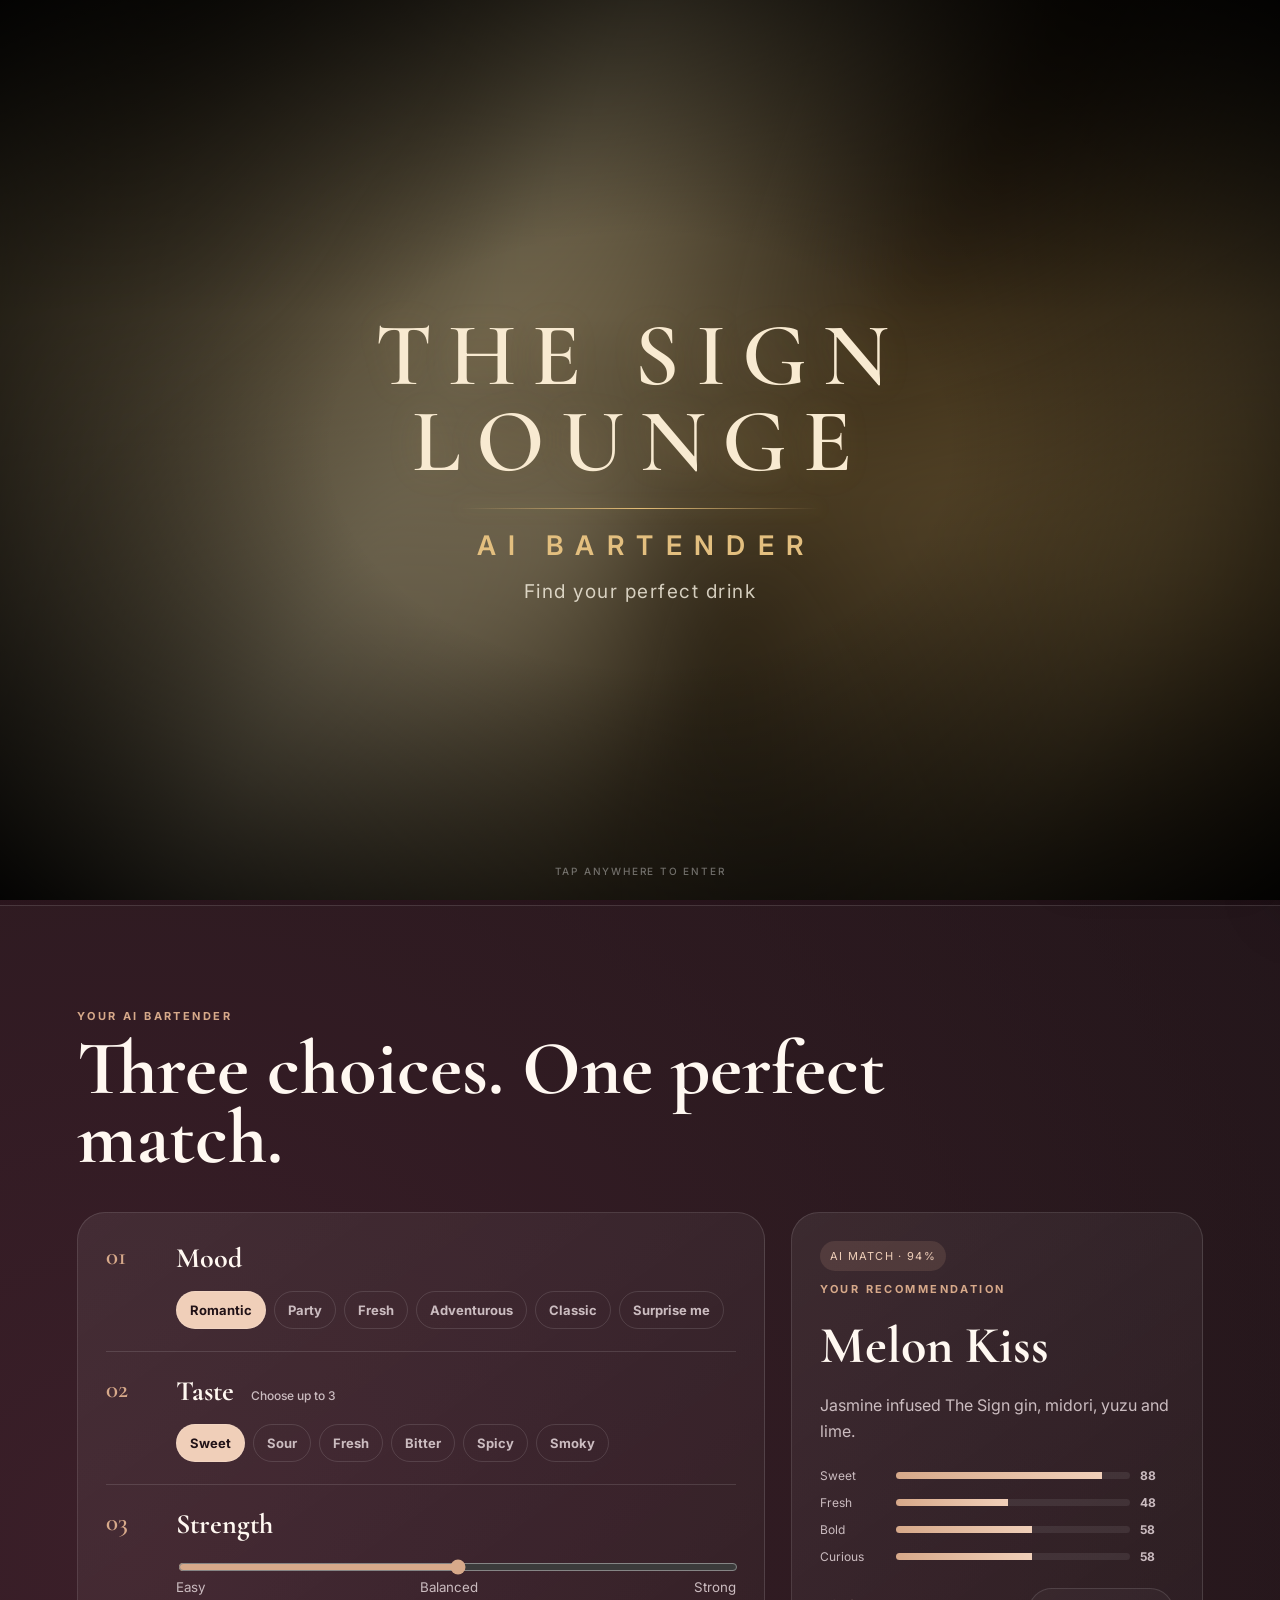
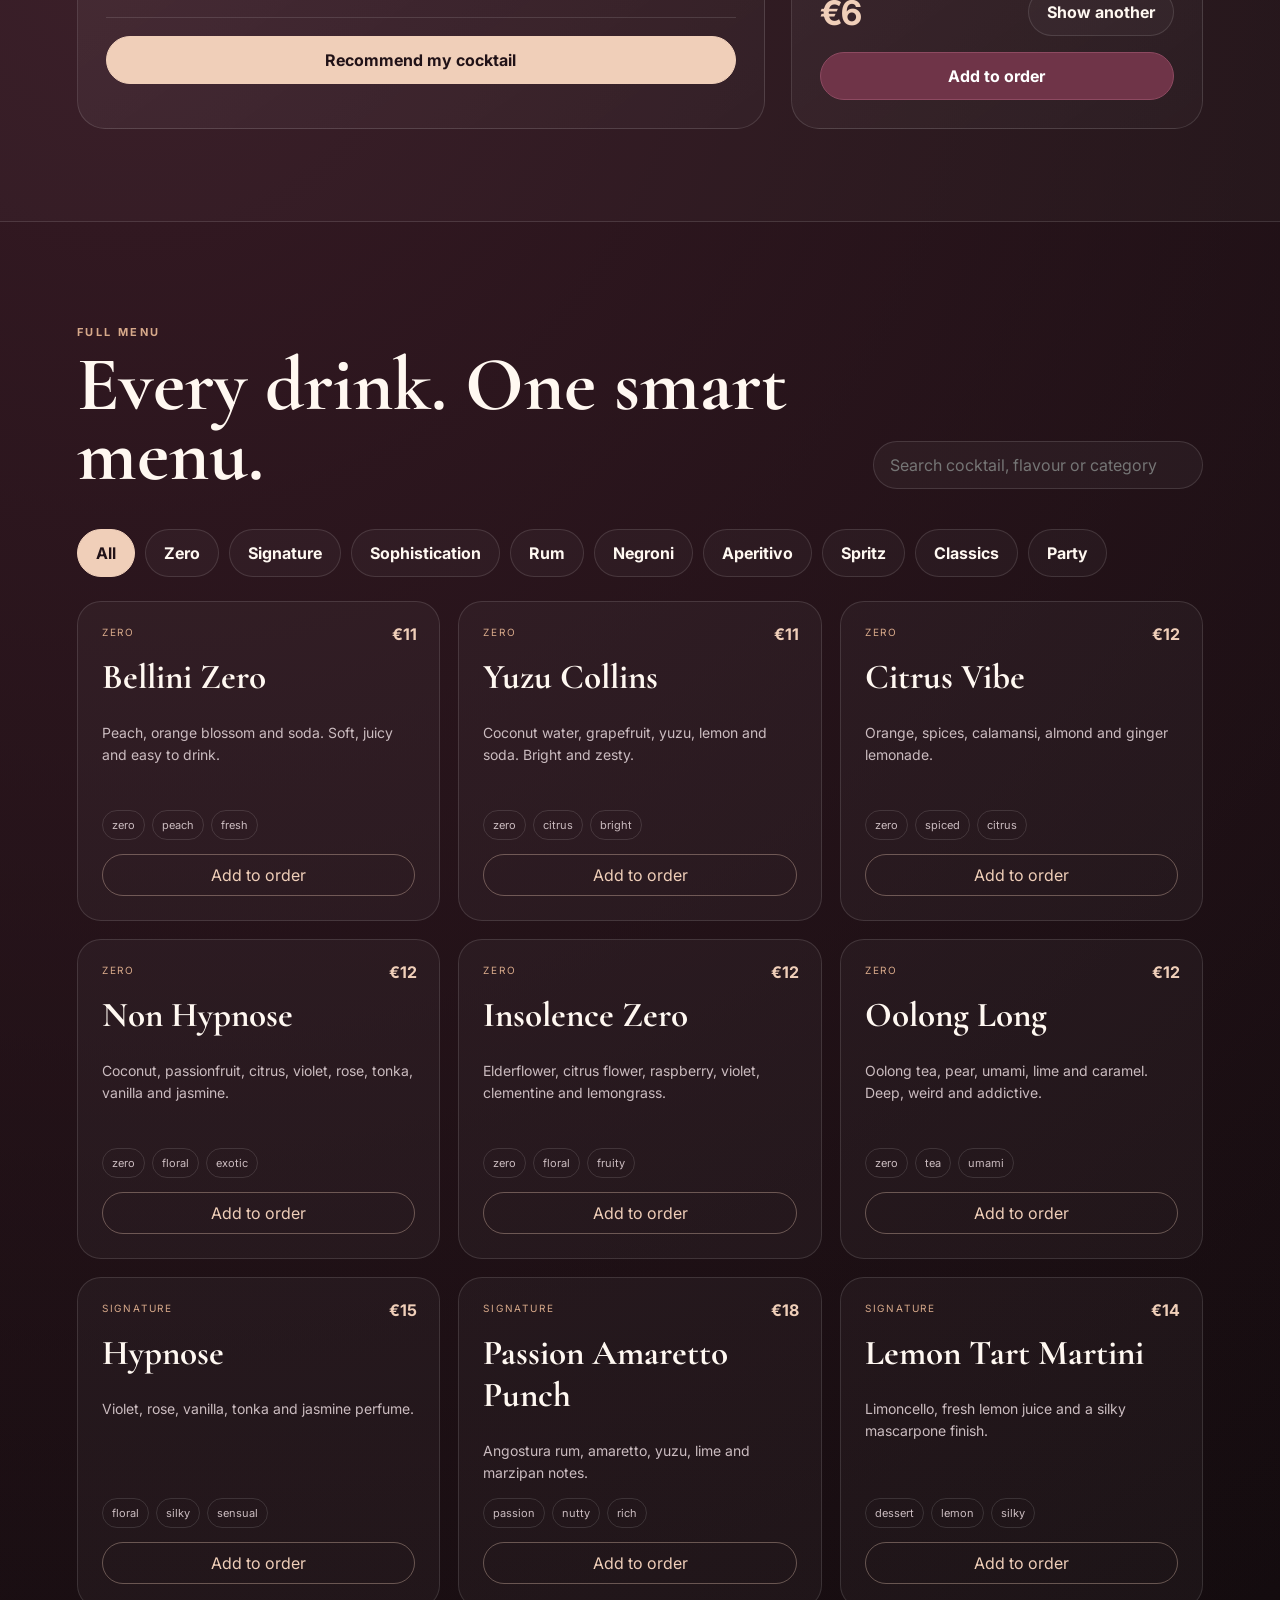
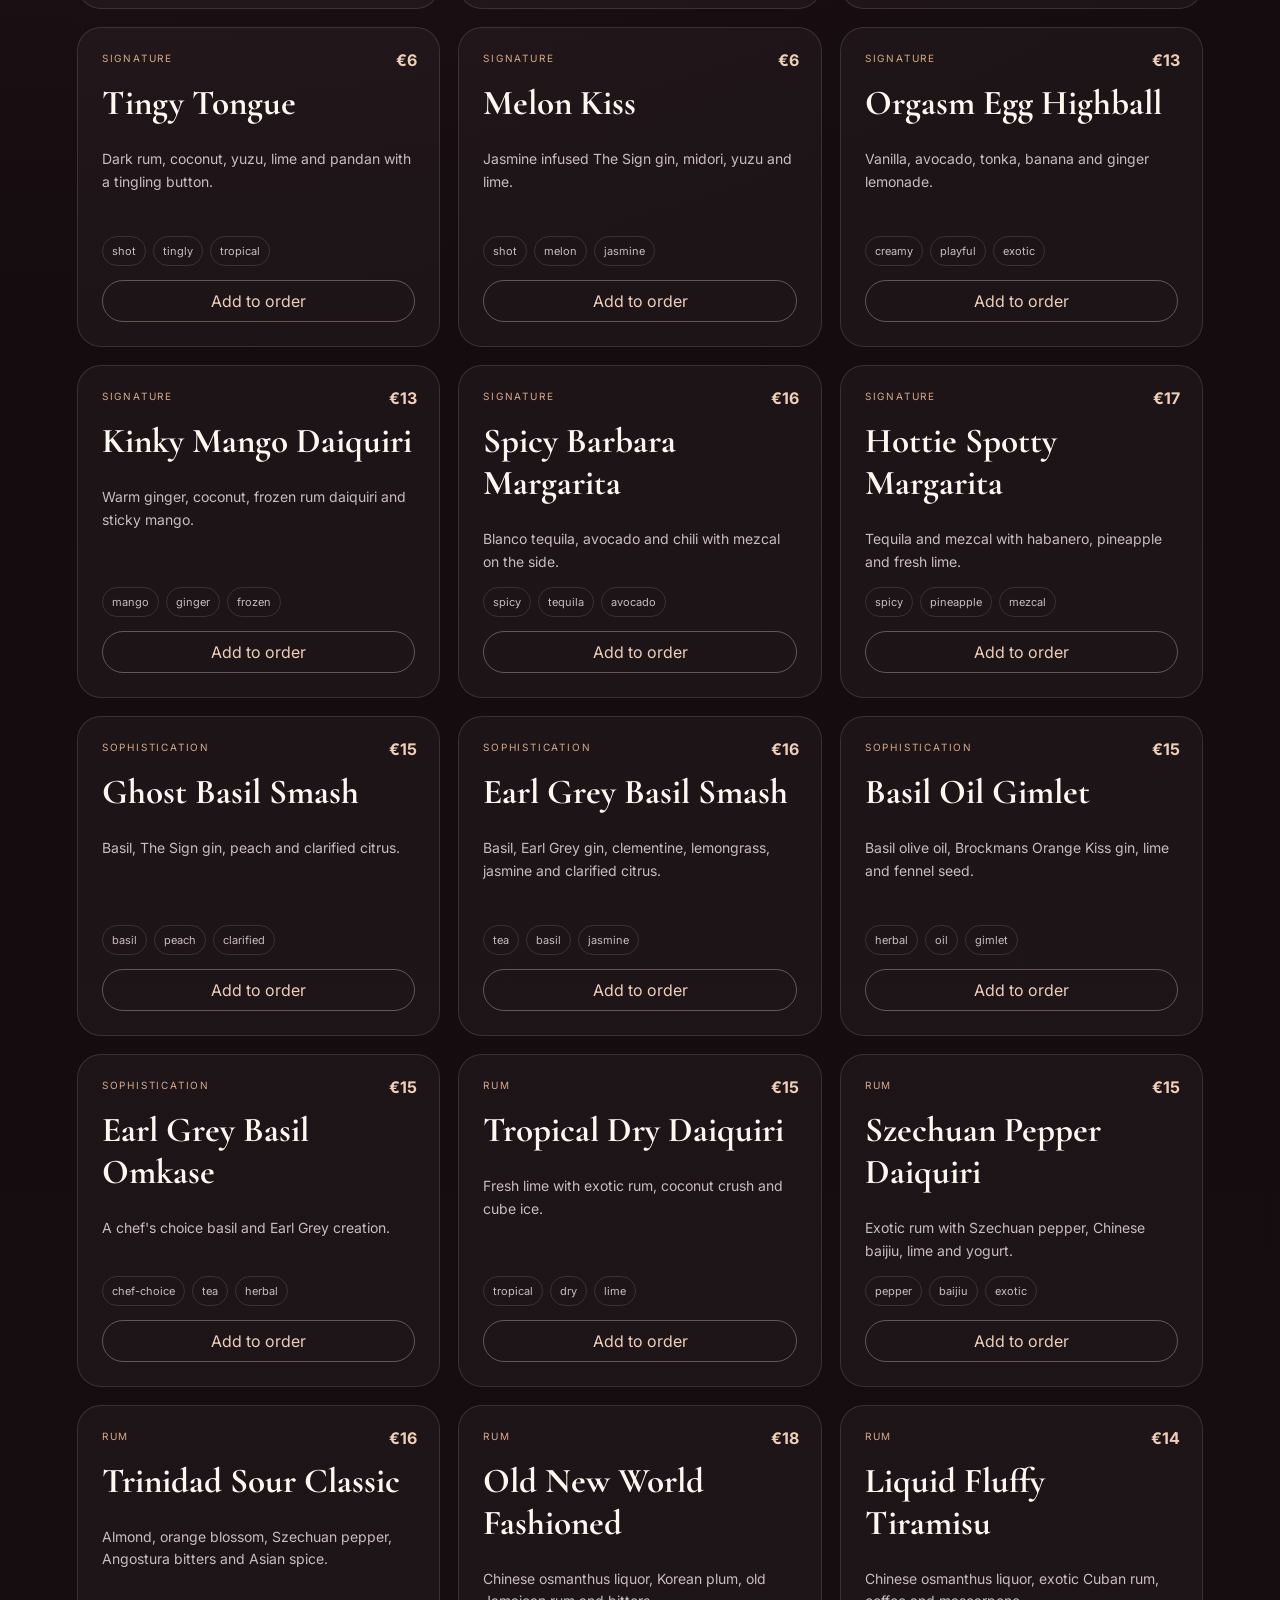
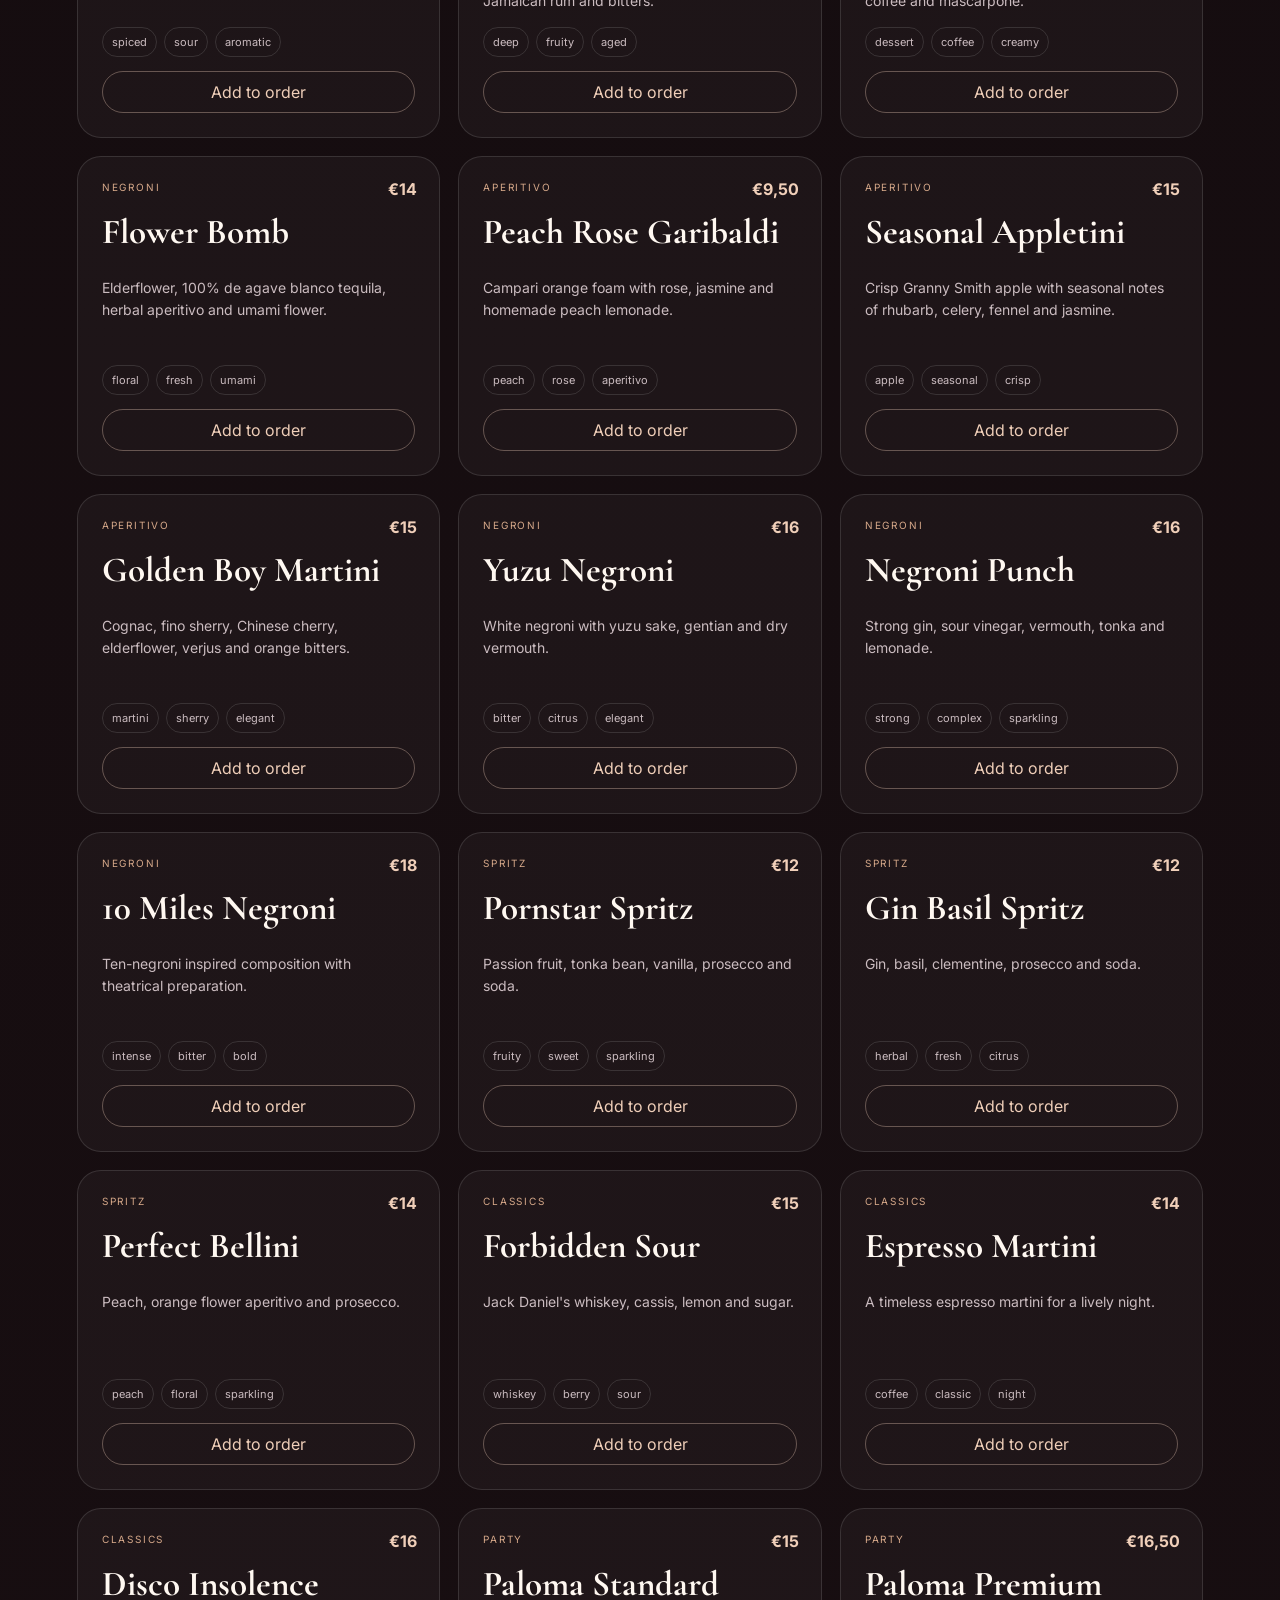
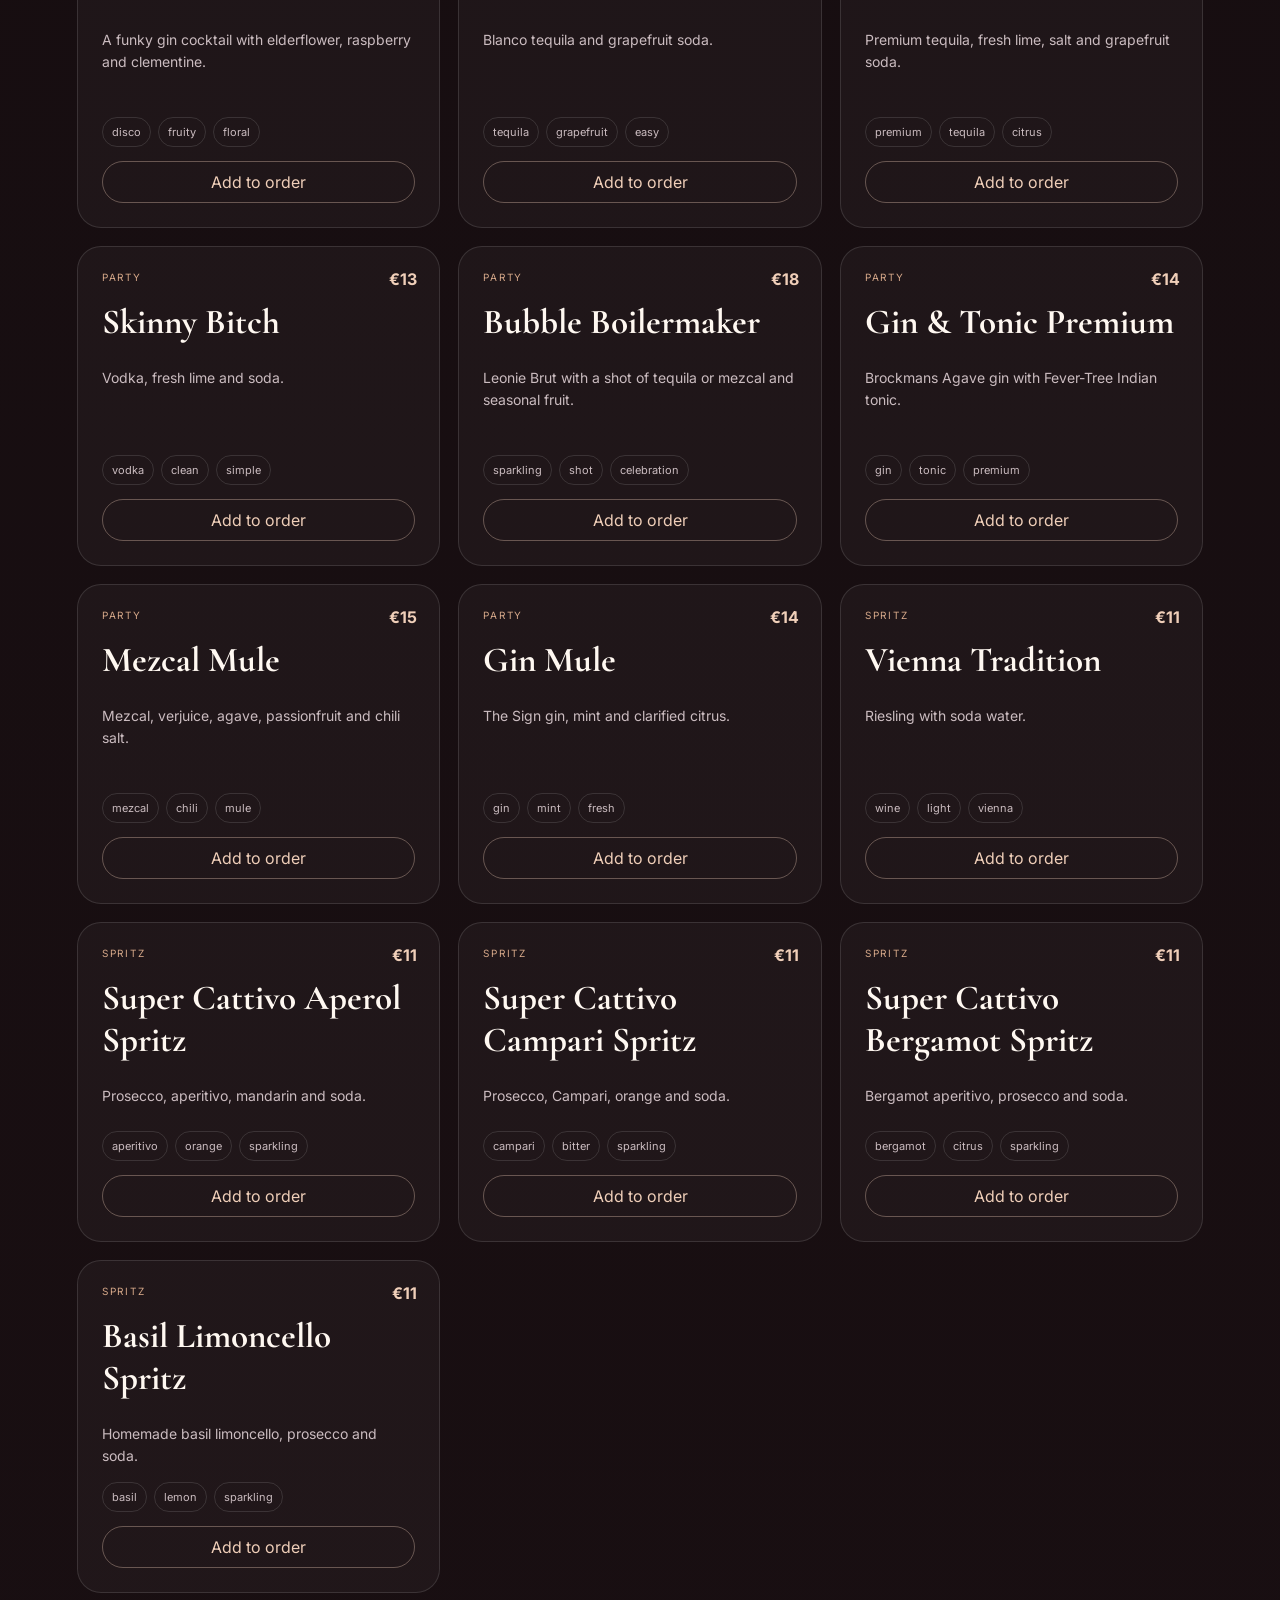
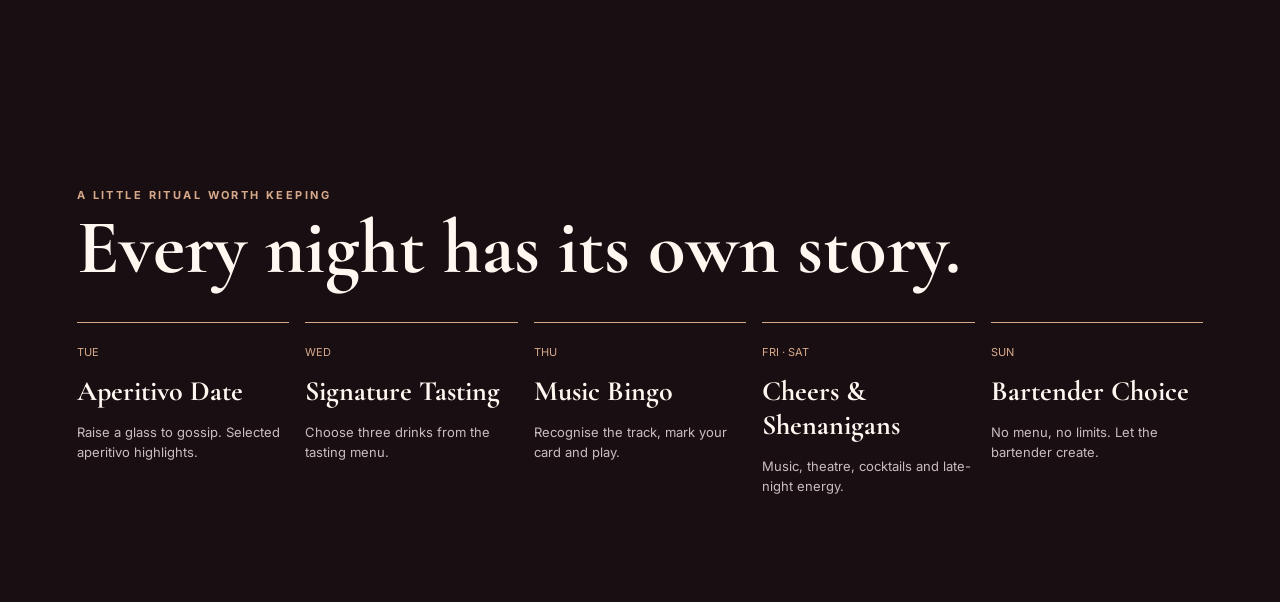
==== commit 97f9c67f: "Add files via upload" ====
--- a/index.html
+++ b/index.html
@@ -132,7 +132,7 @@
   <p class="cart-hint" data-i18n="cartHint">Show this screen to the bartender to order and pay.</p>
   <button class="primary full" id="confirmOrder" data-i18n="sendStaff">Got it</button>
 </aside>
-<button id="cartFab" class="cart-fab">🛒 <span data-i18n="order">My Order</span> (<span id="cartCount">0</span>)</button>
+<button id="cartFab" class="cart-fab">🛒 <span data-i18n="order">Tonight's Picks</span> (<span id="cartCount">0</span>)</button>
 <div id="toast" class="toast"></div>
 <script src="menu-data.js"></script>
 <script src="shared.js"></script>
--- a/style.css
+++ b/style.css
@@ -13,7 +13,7 @@
 .result{position:sticky;top:105px;height:max-content}.match{display:inline-block;background:rgba(216,170,139,.14);color:var(--accent);padding:8px 10px;border-radius:999px;font-size:11px;letter-spacing:.12em}.result h3{font-size:52px;margin:18px 0 10px}.result>p:not(.eyebrow){color:var(--muted);line-height:1.6}.bars{display:grid;gap:12px;margin:24px 0}.barrow{display:grid;grid-template-columns:66px 1fr 34px;gap:10px;align-items:center;font-size:12px;color:var(--muted)}.bar{height:7px;background:rgba(255,255,255,.08);border-radius:999px;overflow:hidden}.bar i{display:block;height:100%;background:linear-gradient(90deg,var(--gold),var(--accent))}.result-bottom{display:flex;justify-content:space-between;align-items:center}.result-bottom strong{font-size:34px;color:var(--accent)}.order{width:100%;margin-top:16px;background:#6f3448;color:white;border:1px solid #8d4a61}
 .filters{margin-bottom:24px}.filters button.active{background:var(--accent);color:#211217;border-color:var(--accent)}.menu-grid{display:grid;grid-template-columns:repeat(3,1fr);gap:18px}.menu-card{min-height:320px;border:1px solid var(--line);border-radius:24px;padding:24px;background:rgba(255,255,255,.035);display:flex;flex-direction:column;position:relative;transition:.25s}.menu-card:hover{transform:translateY(-5px);border-color:rgba(240,207,185,.55)}.menu-card .cat{color:var(--gold);font-size:10px;letter-spacing:.18em;text-transform:uppercase}.menu-card h3{font-size:35px;margin:18px 0 10px}.menu-card p{color:var(--muted);font-size:14px;line-height:1.6}.menu-card .price{position:absolute;right:22px;top:22px;color:var(--accent);font-weight:700}.tags{display:flex;gap:7px;flex-wrap:wrap;margin-top:auto}.tags span{border:1px solid var(--line);border-radius:999px;padding:7px 9px;color:var(--muted);font-size:11px}.card-order{margin-top:14px;background:transparent;color:var(--accent);border:1px solid rgba(240,207,185,.35);border-radius:999px;padding:10px}
 .ritual-grid{display:grid;grid-template-columns:repeat(5,1fr);gap:16px}.ritual-grid article{border-top:1px solid var(--gold);padding-top:17px}.ritual-grid span{color:var(--gold);font-size:11px}.ritual-grid h3{font-size:28px;margin:14px 0}.ritual-grid p{color:var(--muted);font-size:13px;line-height:1.6}
-.cart{position:fixed;top:0;right:-420px;width:min(390px,92vw);height:100vh;background:#1a1014;border-left:1px solid var(--line);z-index:40;padding:28px;transition:.3s;box-shadow:-20px 0 60px rgba(0,0,0,.4)}.cart.open{right:0}.cart>button:first-child{position:absolute;right:20px;top:18px;background:none;border:0;color:white;font-size:30px}.cart h2{font:600 42px 'Cormorant Garamond'}.cart-item{display:flex;justify-content:space-between;border-bottom:1px solid var(--line);padding:14px 0;color:var(--muted)}.cart-total{display:flex;justify-content:space-between;margin-top:22px;font-size:20px}.cart-fab{position:fixed;right:22px;bottom:22px;z-index:30;border:0;border-radius:999px;background:var(--accent);color:#211217;padding:14px 18px;font-weight:700;box-shadow:0 10px 30px rgba(0,0,0,.3)}.cart-hint{color:var(--muted);font-size:13px;line-height:1.5;margin:16px 0 0;text-align:center}.toast{position:fixed;left:50%;bottom:26px;transform:translate(-50%,30px);opacity:0;background:white;color:#211217;padding:12px 17px;border-radius:999px;font-weight:700;transition:.25s;z-index:50}.toast.show{opacity:1;transform:translate(-50%,0)}
+.cart{position:fixed;top:0;right:-420px;width:min(390px,92vw);height:100vh;background:#1a1014;border-left:1px solid var(--line);z-index:40;padding:28px;transition:.3s;box-shadow:-20px 0 60px rgba(0,0,0,.4)}.cart.open{right:0}.cart>button:first-child{position:absolute;right:20px;top:18px;background:none;border:0;color:white;font-size:30px}.cart h2{font:600 42px 'Cormorant Garamond'}.cart-item{display:grid;grid-template-columns:1fr auto auto auto;align-items:center;gap:10px;border-bottom:1px solid var(--line);padding:14px 0;color:var(--muted)}.cart-item>span{color:var(--text)}.qty-control{display:flex;align-items:center;gap:8px}.qty-btn{width:26px;height:26px;border-radius:50%;border:1px solid var(--line);background:none;color:var(--text);font-size:16px;line-height:1;display:flex;align-items:center;justify-content:center;padding:0}.qty-btn:hover{background:rgba(255,255,255,.08)}.cart-item b{min-width:14px;text-align:center;color:var(--text)}.remove-btn{background:none;border:0;color:var(--muted);font-size:18px;padding:0 0 0 4px;line-height:1}.remove-btn:hover{color:var(--text)}.cart-total{display:flex;justify-content:space-between;margin-top:22px;font-size:20px}.cart-fab{position:fixed;right:22px;bottom:22px;z-index:30;border:0;border-radius:999px;background:var(--accent);color:#211217;padding:14px 18px;font-weight:700;box-shadow:0 10px 30px rgba(0,0,0,.3);max-width:calc(100vw - 28px);white-space:nowrap;overflow:hidden;text-overflow:ellipsis}.cart-hint{color:var(--muted);font-size:13px;line-height:1.5;margin:16px 0 0;text-align:center}.toast{position:fixed;left:50%;bottom:26px;transform:translate(-50%,30px);opacity:0;background:white;color:#211217;padding:12px 17px;border-radius:999px;font-weight:700;transition:.25s;z-index:50}.toast.show{opacity:1;transform:translate(-50%,0)}
 .header-actions{display:flex;align-items:center;gap:10px}
 .nav-toggle{display:none;flex-direction:column;justify-content:center;gap:5px;width:38px;height:38px;border:1px solid var(--line);border-radius:10px;background:rgba(255,255,255,.03)}
 .nav-toggle span{display:block;width:18px;height:1.5px;background:var(--text);margin:0 auto;transition:.25s}
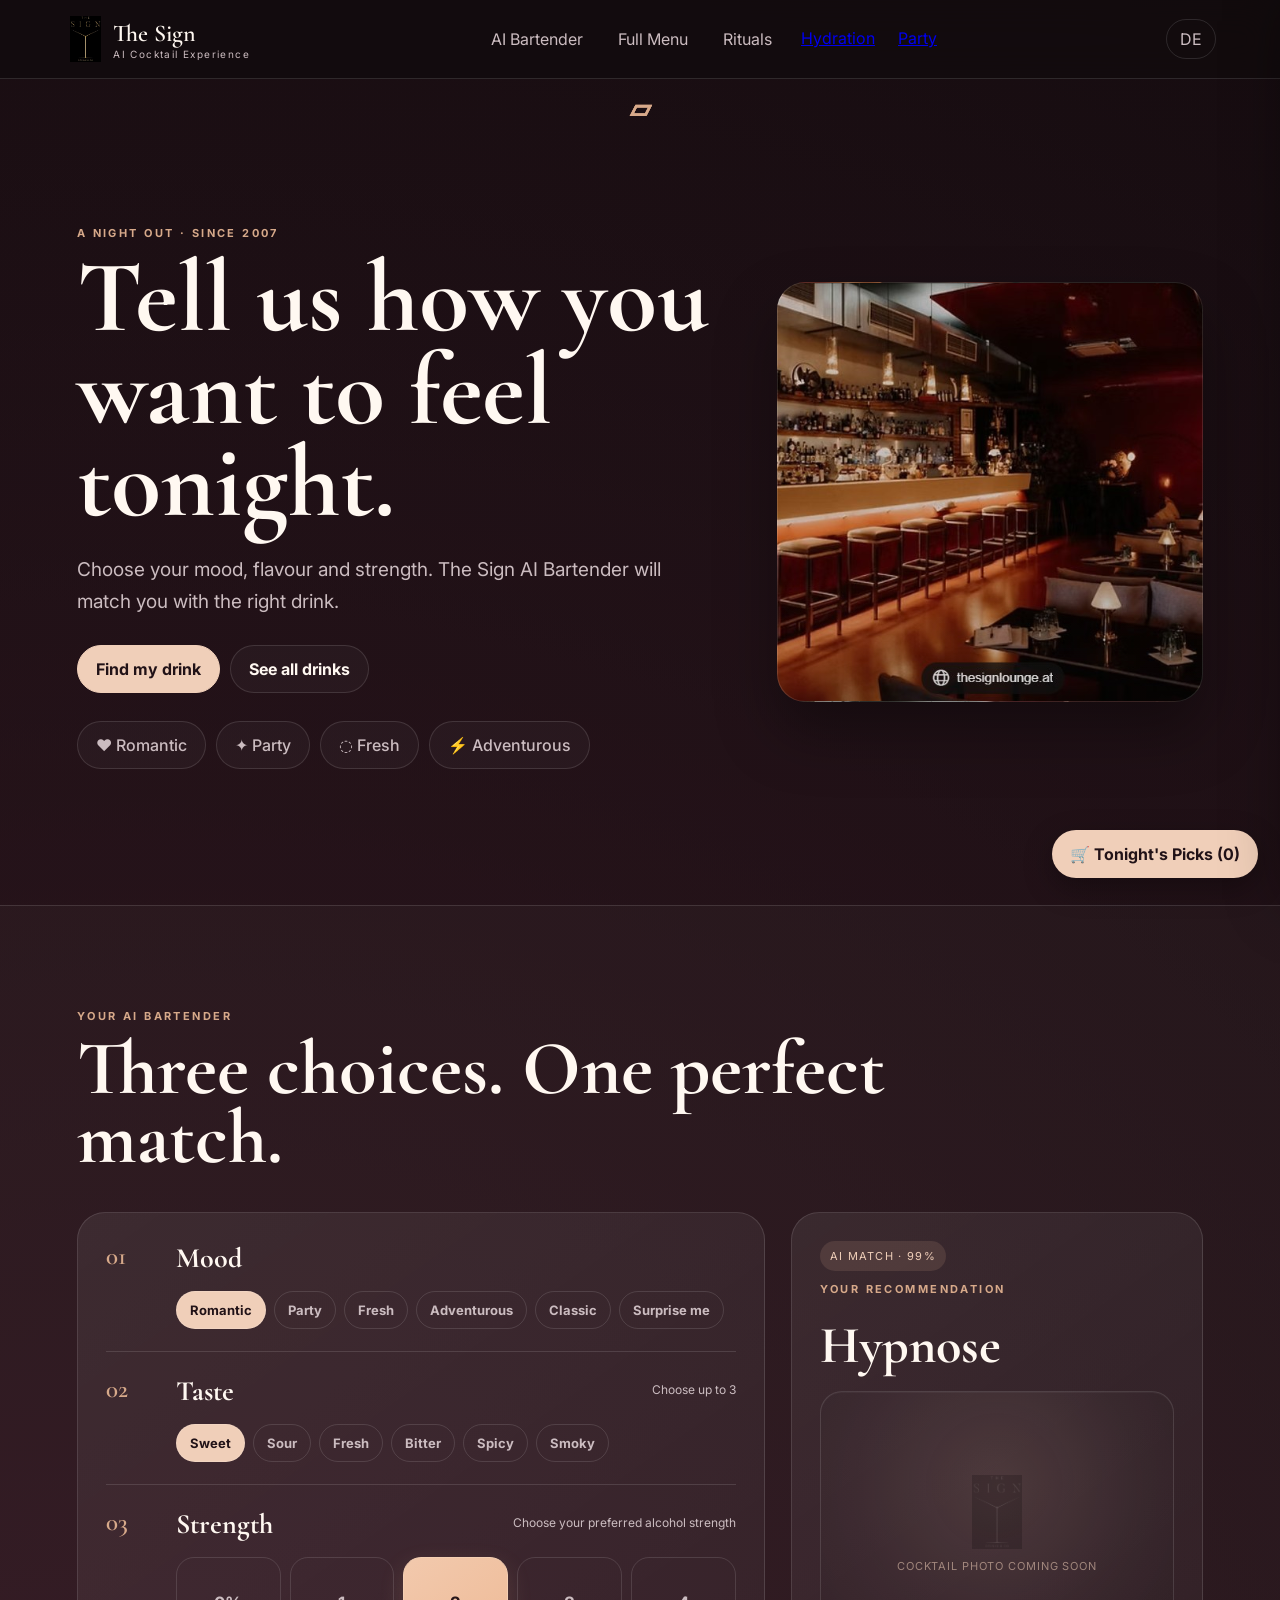
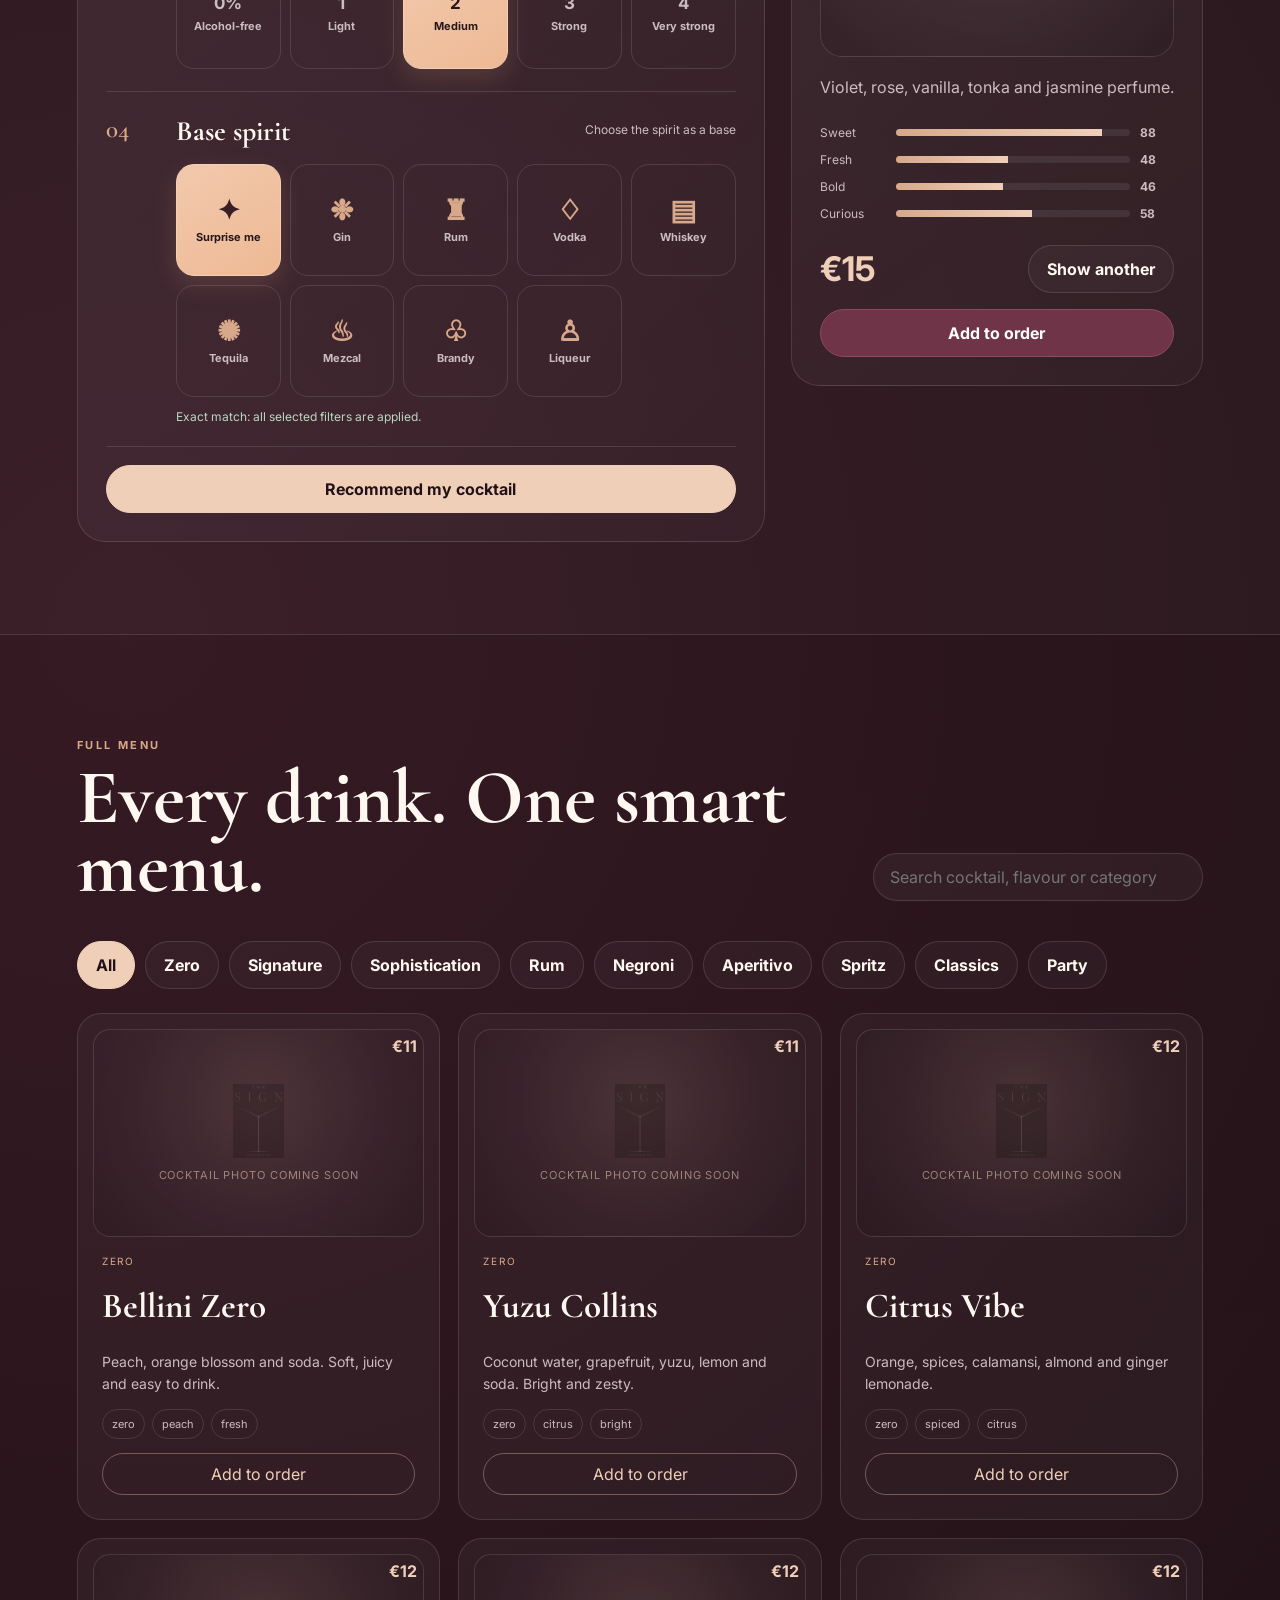
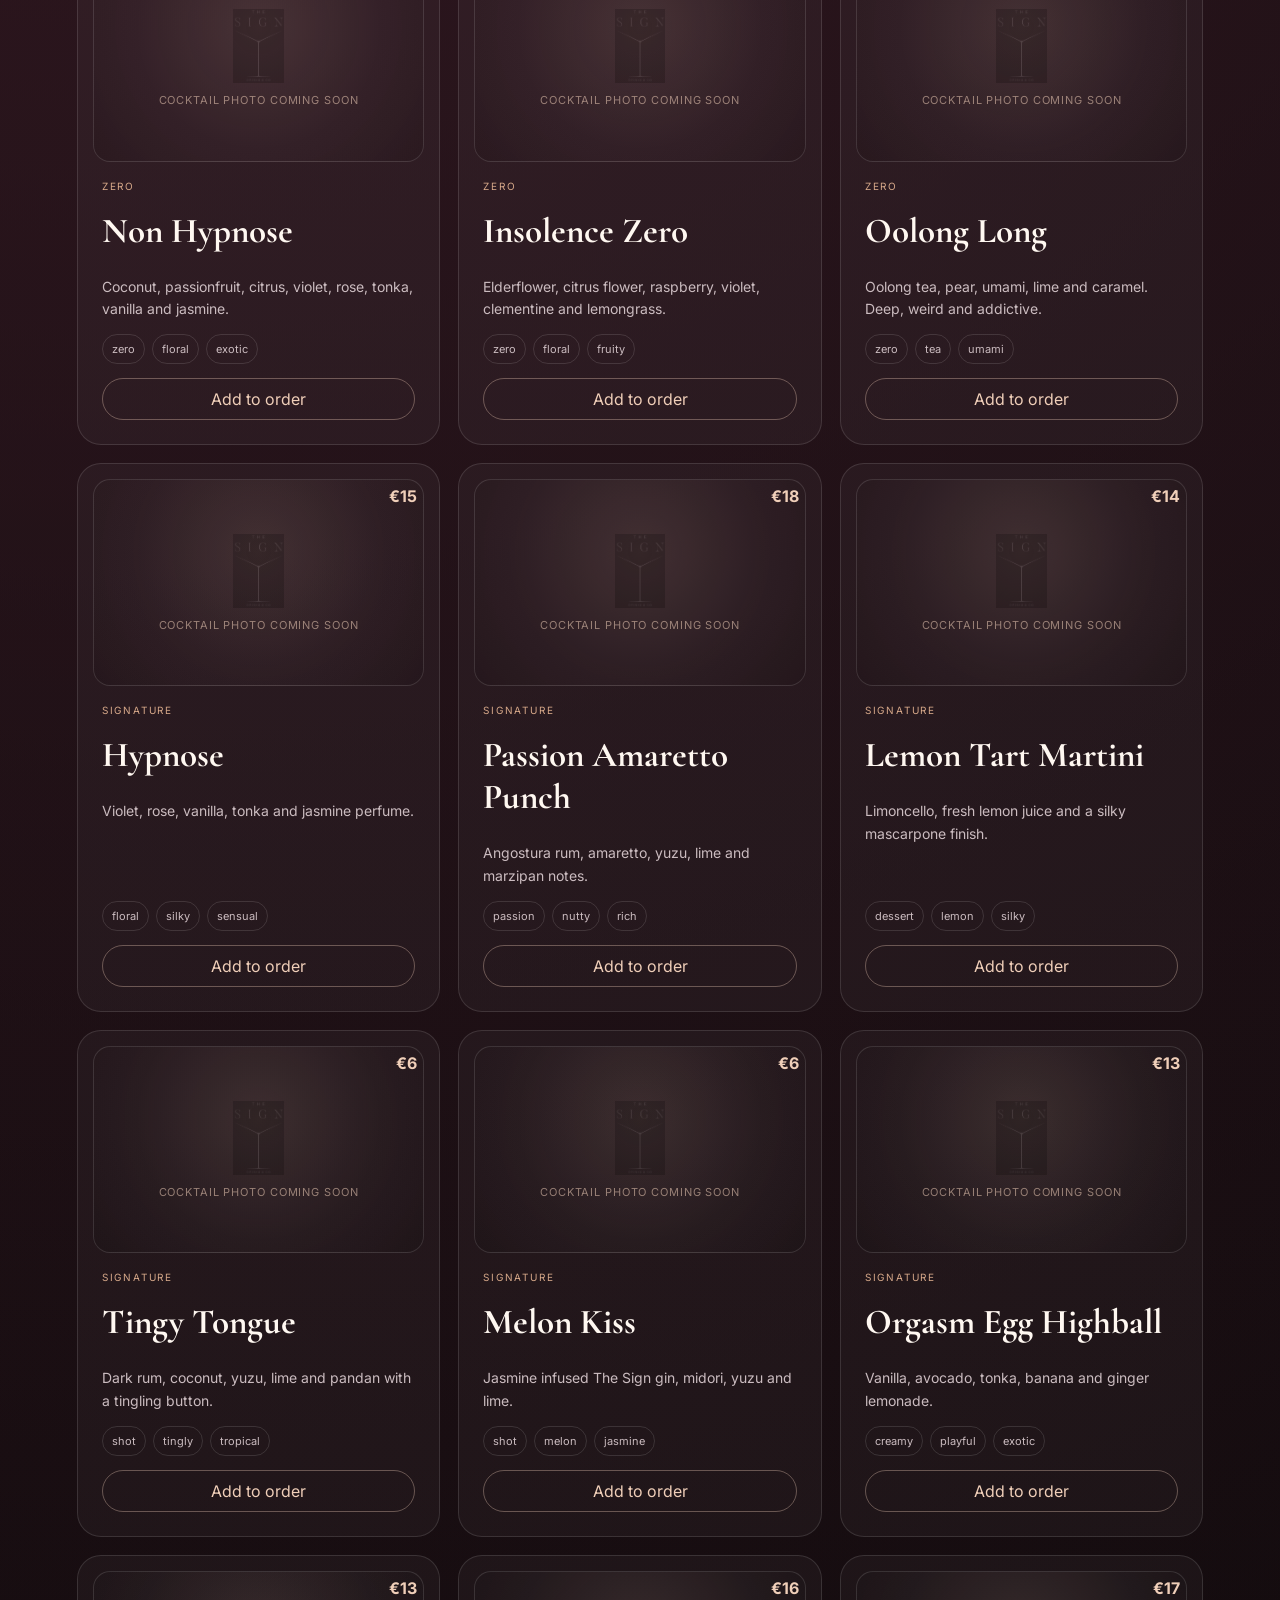
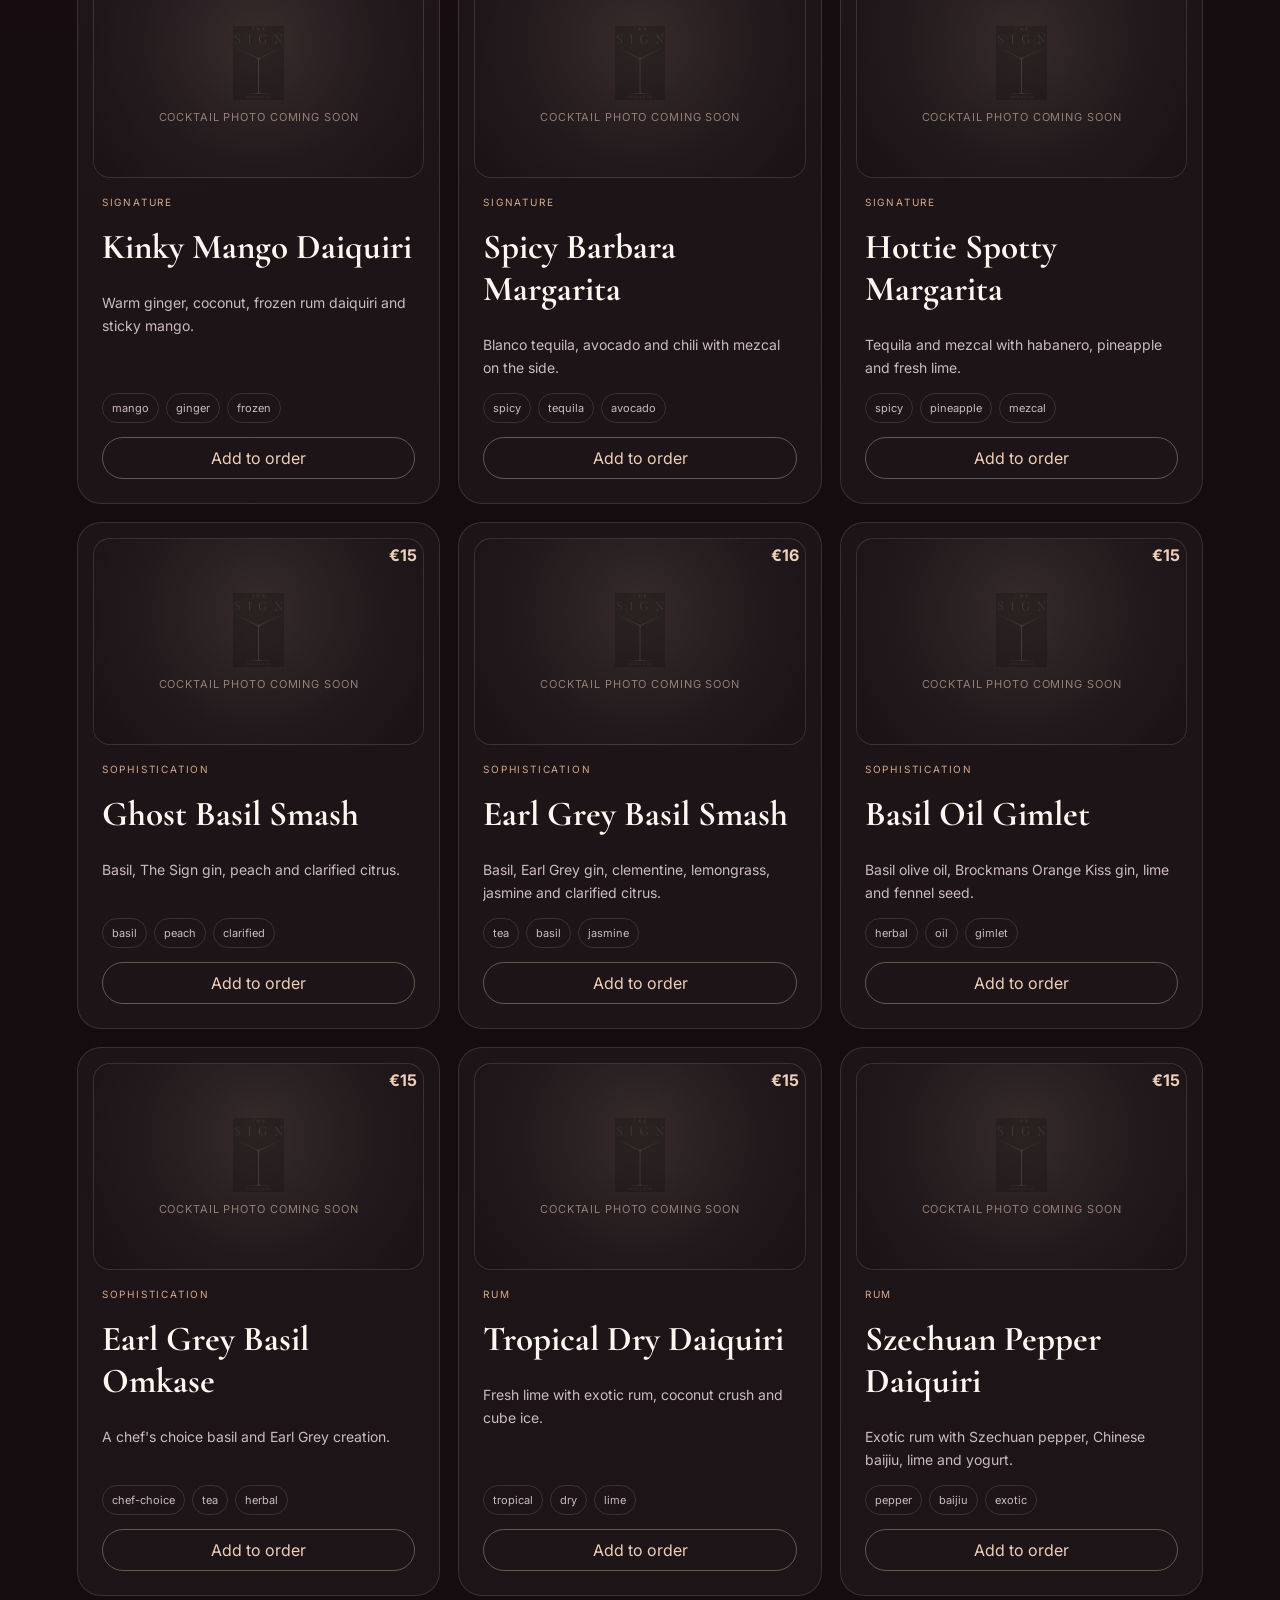
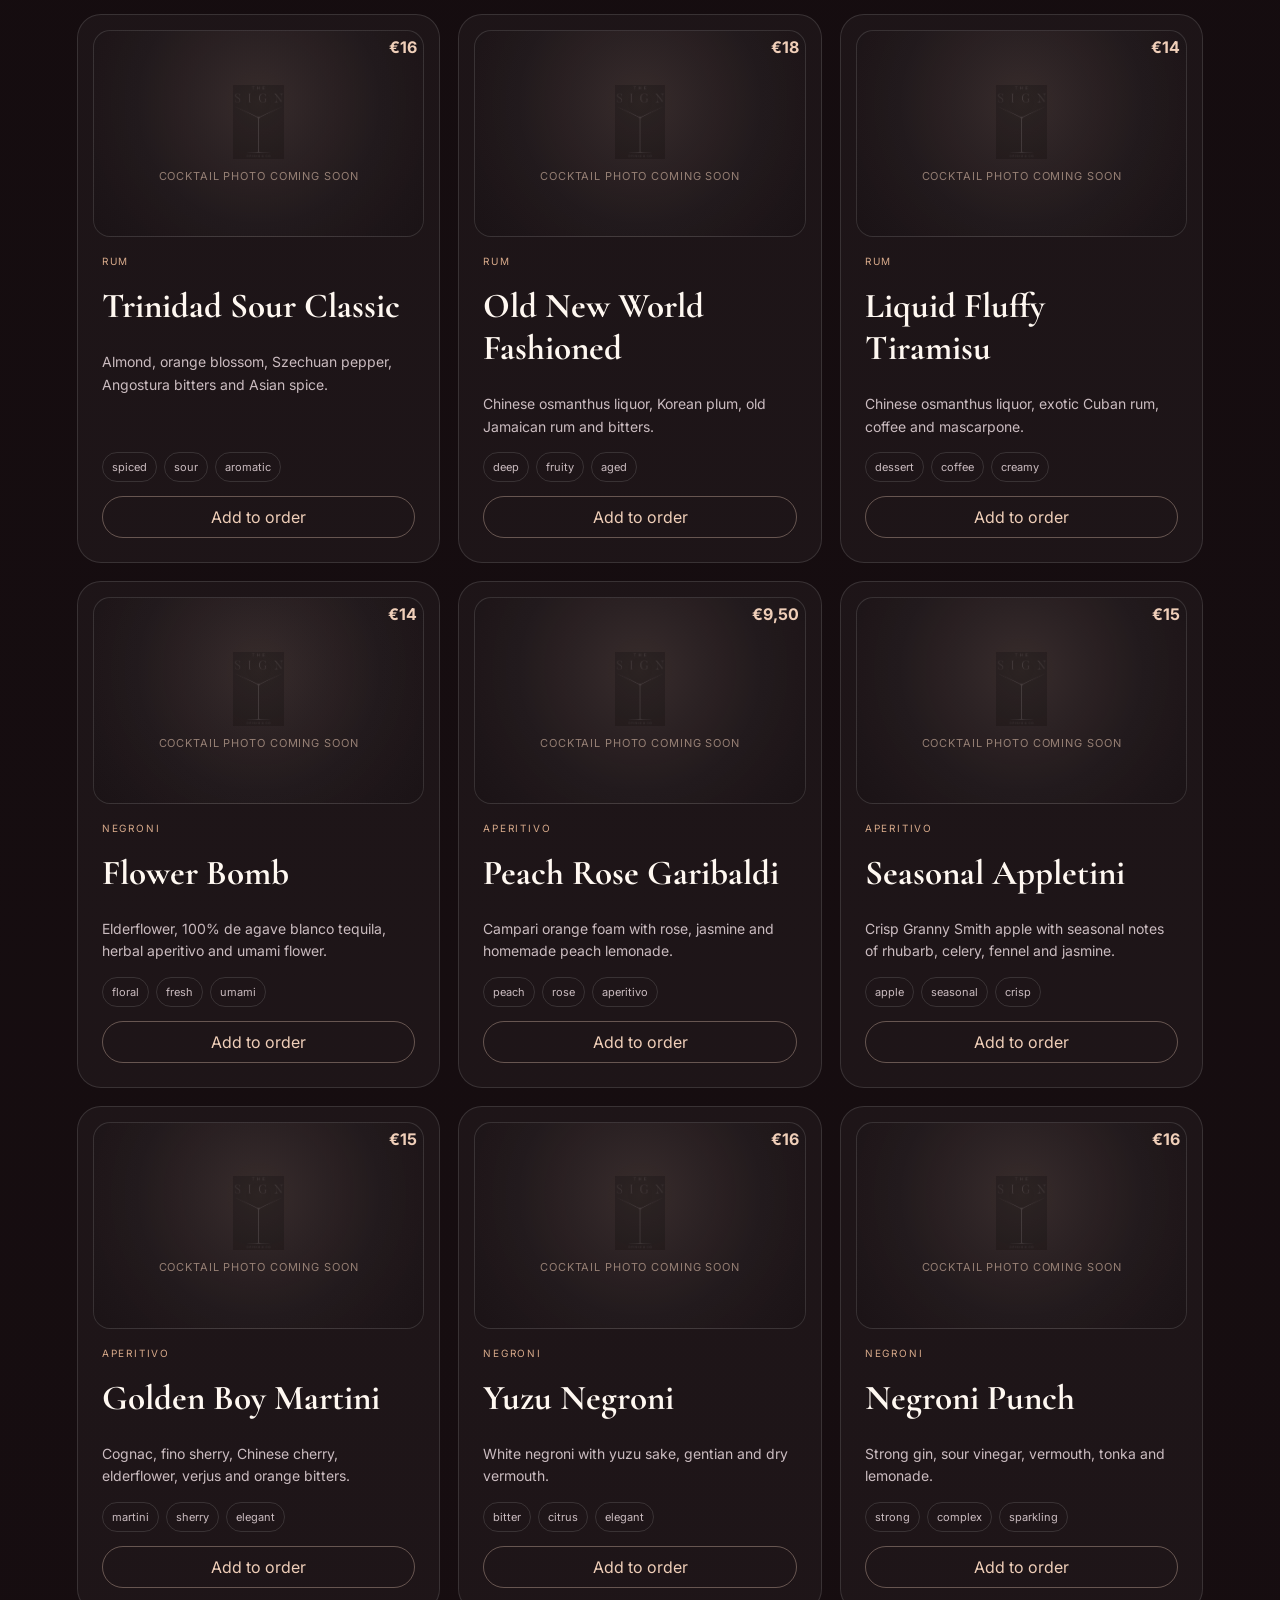
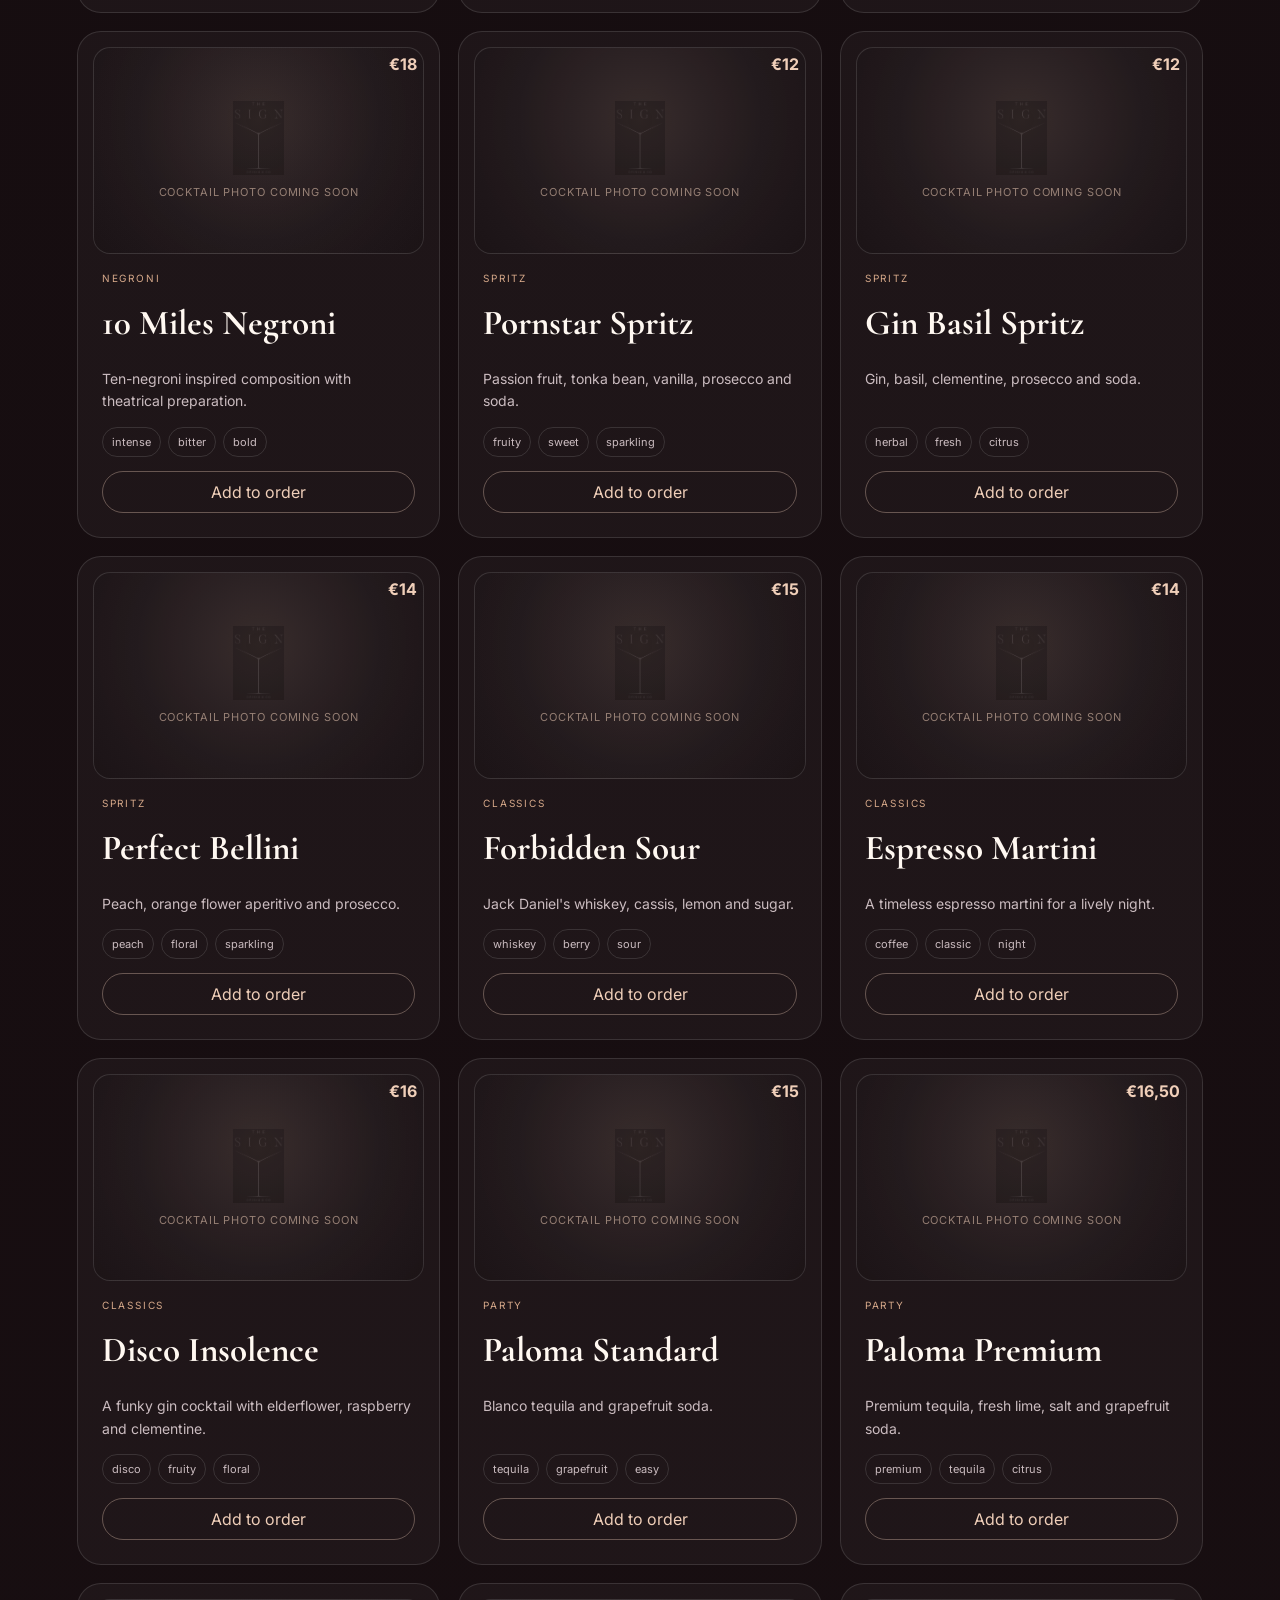
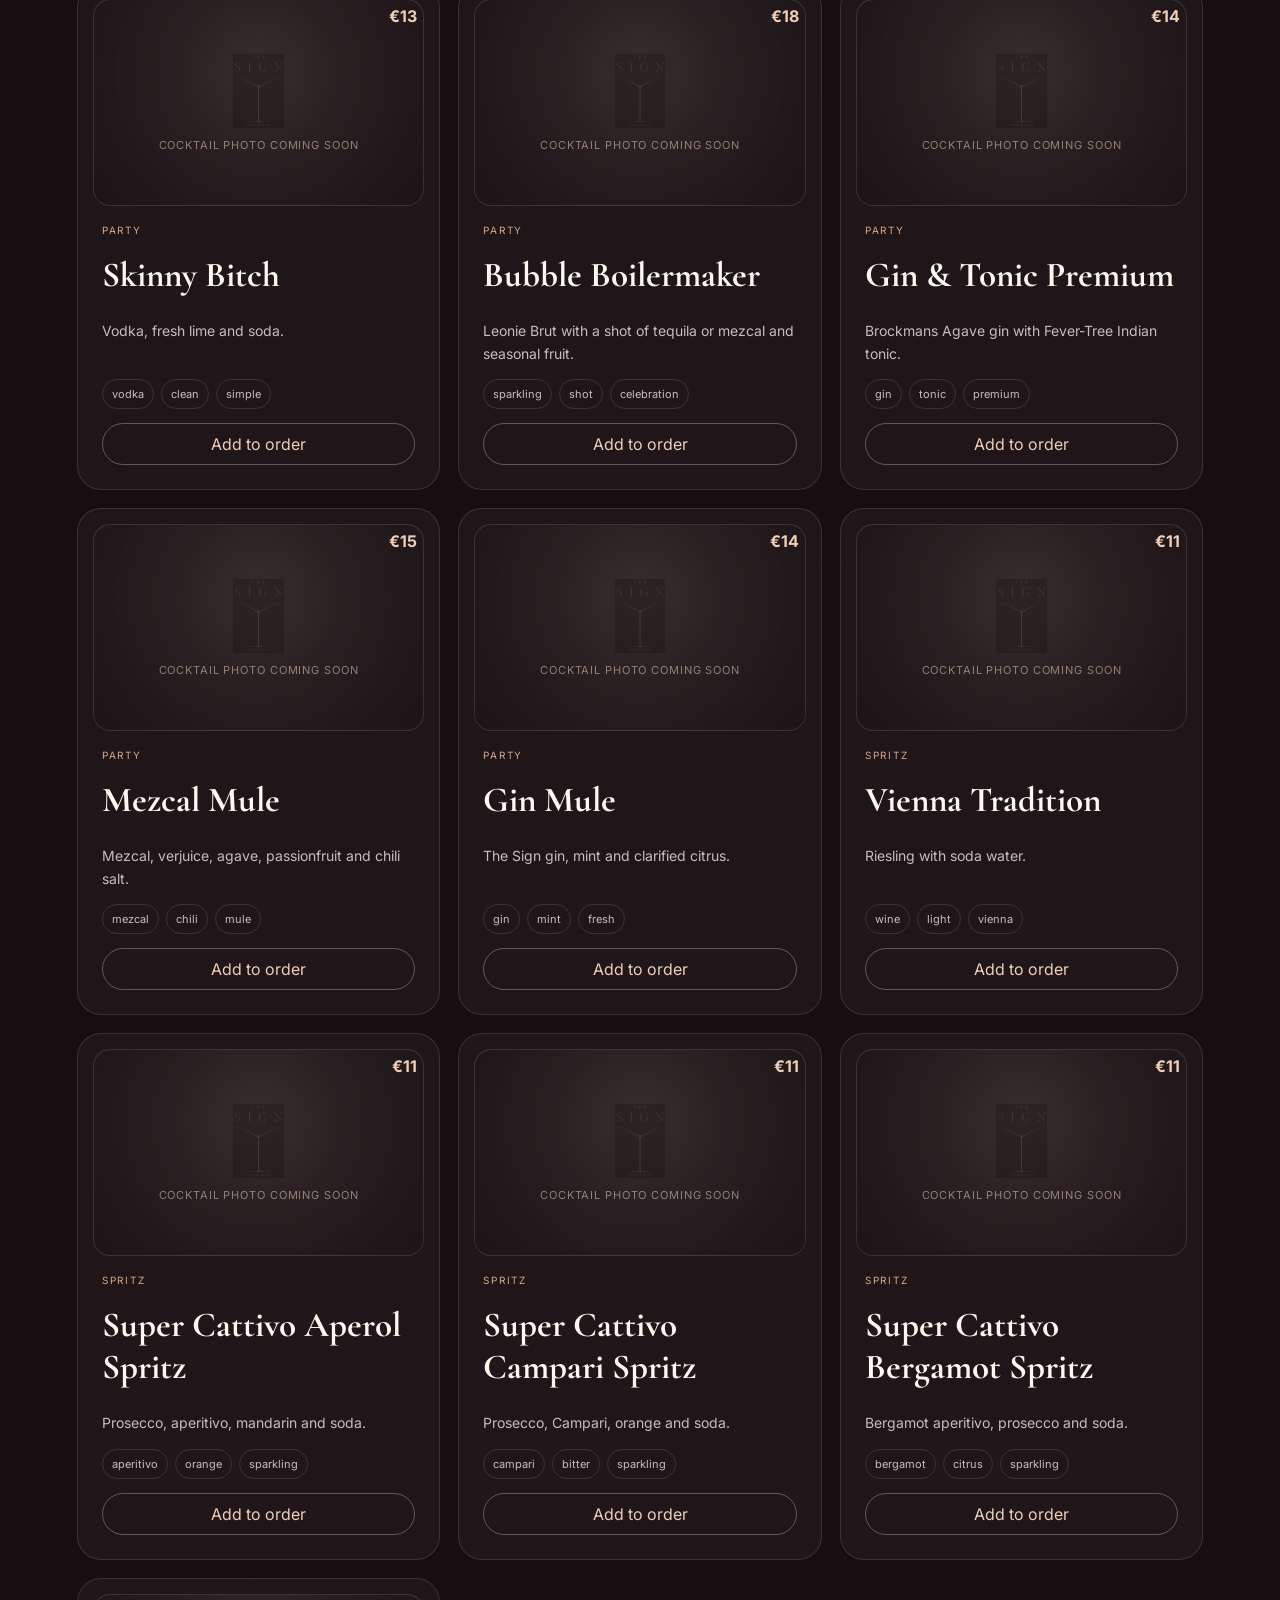
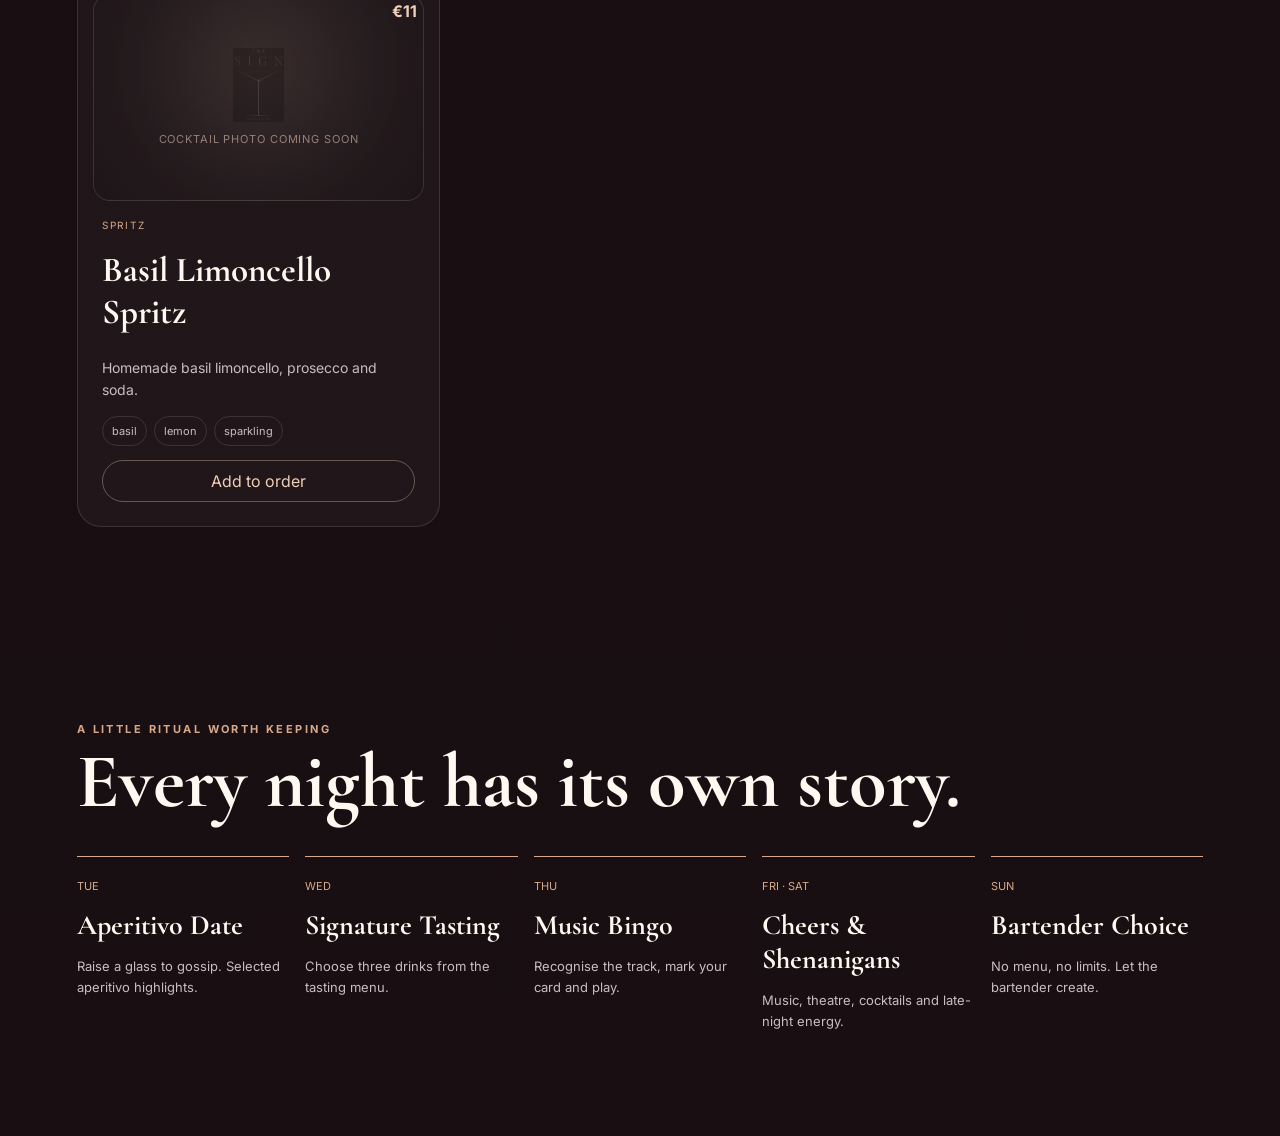
==== commit da2bebfa: "Add files via upload" ====
--- a/index.html
+++ b/index.html
@@ -86,9 +86,31 @@
         </div>
       </div></div>
 
-      <div class="step"><span>03</span><div><h3 data-i18n="strength">Strength</h3>
-        <input type="range" id="strength" min="1" max="3" value="2">
-        <div class="range"><small data-i18n="easy">Easy</small><small data-i18n="balanced">Balanced</small><small data-i18n="strong">Strong</small></div>
+      <div class="step"><span>03</span><div>
+        <h3><span data-i18n="strength">Strength</span> <small class="selection-note" data-i18n="strengthHint">Choose your preferred alcohol strength</small></h3>
+        <div class="strength-cards" id="strengthChoices">
+          <label><input type="radio" name="alcoholLevel" value="0"><b><span class="glass level-0">▱</span><strong>0%</strong><small data-i18n="level0">Alcohol-free</small></b></label>
+          <label><input type="radio" name="alcoholLevel" value="1"><b><span class="glass level-1">▱</span><strong>1</strong><small data-i18n="level1">Light</small></b></label>
+          <label><input type="radio" name="alcoholLevel" value="2" checked><b><span class="glass level-2">▱</span><strong>2</strong><small data-i18n="level2">Medium</small></b></label>
+          <label><input type="radio" name="alcoholLevel" value="3"><b><span class="glass level-3">▱</span><strong>3</strong><small data-i18n="level3">Strong</small></b></label>
+          <label><input type="radio" name="alcoholLevel" value="4"><b><span class="glass level-4">▱</span><strong>4</strong><small data-i18n="level4">Very strong</small></b></label>
+        </div>
+      </div></div>
+
+      <div class="step"><span>04</span><div>
+        <h3><span data-i18n="baseSpirit">Base spirit</span> <small class="selection-note" data-i18n="baseHint">Choose the spirit as a base</small></h3>
+        <div class="spirit-cards" id="spiritChoices">
+          <label><input type="radio" name="baseSpirit" value="any" checked><b><span>✦</span><small data-i18n="anySpirit">Surprise me</small></b></label>
+          <label><input type="radio" name="baseSpirit" value="gin"><b><span>❉</span><small>Gin</small></b></label>
+          <label><input type="radio" name="baseSpirit" value="rum"><b><span>♜</span><small>Rum</small></b></label>
+          <label><input type="radio" name="baseSpirit" value="vodka"><b><span>♢</span><small>Vodka</small></b></label>
+          <label><input type="radio" name="baseSpirit" value="whiskey"><b><span>▤</span><small>Whiskey</small></b></label>
+          <label><input type="radio" name="baseSpirit" value="tequila"><b><span>✺</span><small>Tequila</small></b></label>
+          <label><input type="radio" name="baseSpirit" value="mezcal"><b><span>♨</span><small>Mezcal</small></b></label>
+          <label><input type="radio" name="baseSpirit" value="brandy"><b><span>♧</span><small>Brandy</small></b></label>
+          <label><input type="radio" name="baseSpirit" value="liqueur"><b><span>♙</span><small data-i18n="liqueur">Liqueur</small></b></label>
+        </div>
+        <p id="matchNote" class="match-note" aria-live="polite"></p>
       </div></div>
 
       <button class="primary full" type="submit" data-i18n="recommend">Recommend my cocktail</button>
@@ -97,7 +119,15 @@
     <aside class="result">
       <div class="match"><span data-i18n="aiMatch">AI MATCH</span> · <span id="match">96%</span></div>
       <p class="eyebrow" data-i18n="yourRec">YOUR RECOMMENDATION</p>
-      <h3 id="recName"></h3><p id="recDesc"></p>
+      <h3 id="recName"></h3>
+      <div class="cocktail-photo recommendation-photo" id="recPhotoWrap">
+        <img id="recPhoto" alt="" loading="eager">
+        <div class="photo-placeholder" aria-hidden="true">
+          <img src="logo.png" alt="">
+          <span data-i18n="photoComing">Cocktail photo coming soon</span>
+        </div>
+      </div>
+      <p id="recDesc"></p>
       <div id="bars" class="bars"></div>
       <div class="result-bottom"><strong id="recPrice"></strong><button class="secondary" id="another" type="button" data-i18n="another">Show another</button></div>
       <button class="order" id="orderBtn" type="button" data-i18n="addOrder">Add to order</button>
@@ -127,10 +157,10 @@
 </main>
 
 <aside id="cart" class="cart">
-  <button id="closeCart">×</button><h2 data-i18n="yourOrder">Your Order</h2>
+  <button id="closeCart">×</button><h2 data-i18n="yourOrder">Your Selection</h2>
   <div id="cartItems"></div><div class="cart-total"><span data-i18n="total">Total</span><strong id="cartTotal">€0</strong></div>
-  <p class="cart-hint" data-i18n="cartHint">Show this screen to the bartender to order and pay.</p>
-  <button class="primary full" id="confirmOrder" data-i18n="sendStaff">Got it</button>
+  <p class="cart-hint" data-i18n="cartHint">This only saves your selection for today’s overview. It is not an order and is not sent to the POS.</p>
+  <button class="primary full" id="confirmOrder" data-i18n="sendStaff">🍸 Add to overview</button>
 </aside>
 <button id="cartFab" class="cart-fab">🛒 <span data-i18n="order">Tonight's Picks</span> (<span id="cartCount">0</span>)</button>
 <div id="toast" class="toast"></div>
--- a/style.css
+++ b/style.css
@@ -506,3 +506,50 @@
     font-size:12px;
   }
 }
+
+
+/* ===== V7.3 functional alcohol strength + base spirit filters ===== */
+.selection-note{float:right;font:400 12px/1.4 Inter,Arial,sans-serif;color:var(--muted);margin-top:8px}
+.strength-cards,.spirit-cards{display:grid;gap:9px}
+.strength-cards{grid-template-columns:repeat(5,minmax(74px,1fr))}
+.spirit-cards{grid-template-columns:repeat(5,minmax(78px,1fr))}
+.strength-cards input,.spirit-cards input{display:none}
+.strength-cards b,.spirit-cards b{min-height:112px;border:1px solid var(--line);border-radius:18px;display:flex;flex-direction:column;align-items:center;justify-content:center;gap:7px;padding:10px 7px;color:var(--muted);transition:.2s ease;cursor:pointer;text-align:center}
+.strength-cards input:checked+b,.spirit-cards input:checked+b{background:linear-gradient(145deg,#f2c9ad,#eeb994);border-color:#f4cfb3;color:#28171a;box-shadow:0 9px 25px rgba(232,172,133,.16)}
+.strength-cards .glass{font-size:27px;line-height:1;color:var(--gold)}
+.strength-cards input:checked+b .glass{color:#392024}
+.strength-cards strong{font-size:17px}.strength-cards small,.spirit-cards small{font-size:11px;line-height:1.25}
+.spirit-cards b>span{font-size:28px;line-height:1;color:var(--gold)}
+.spirit-cards input:checked+b>span{color:#392024}
+.match-note{margin:12px 0 0;font-size:12px;color:#b9d8c3}.match-note.fallback{color:#e8b98f}
+@media(max-width:760px){
+ .strength-cards{grid-template-columns:repeat(5,minmax(54px,1fr));gap:6px}
+ .spirit-cards{grid-template-columns:repeat(3,minmax(76px,1fr));gap:7px}
+ .strength-cards b{min-height:105px;border-radius:15px;padding:8px 3px}
+ .spirit-cards b{min-height:92px;border-radius:15px}
+ .strength-cards small{font-size:9px}.selection-note{float:none;display:block;margin-top:5px}
+}
+
+/* ===== V8 cocktail photo system ===== */
+.cocktail-photo{position:relative;overflow:hidden;background:radial-gradient(circle at 50% 35%,rgba(240,207,185,.12),rgba(255,255,255,.025) 58%,rgba(0,0,0,.1));border:1px solid var(--line)}
+.cocktail-photo>img{width:100%;height:100%;object-fit:cover;display:block;opacity:0;transition:opacity .45s ease,transform .55s ease}
+.cocktail-photo.has-photo>img{opacity:1}
+.cocktail-photo.has-photo:hover>img{transform:scale(1.025)}
+.photo-placeholder{position:absolute;inset:0;display:flex;flex-direction:column;align-items:center;justify-content:center;gap:10px;padding:18px;text-align:center;color:rgba(240,207,185,.55);font-size:11px;letter-spacing:.08em;text-transform:uppercase;transition:opacity .3s ease}
+.photo-placeholder img{width:52px;height:74px;object-fit:contain;opacity:.18;filter:grayscale(1)}
+.cocktail-photo.has-photo .photo-placeholder{opacity:0;pointer-events:none}
+.recommendation-photo{width:100%;aspect-ratio:4/3;border-radius:22px;margin:14px 0 18px;box-shadow:inset 0 1px rgba(255,255,255,.04)}
+.menu-photo{aspect-ratio:16/10;border-radius:17px;margin:-9px -9px 18px}
+.menu-card{min-height:470px}
+.menu-card .menu-photo+.cat{margin-top:0}
+@media(max-width:760px){
+ .recommendation-photo{aspect-ratio:16/11;border-radius:18px}
+ .menu-photo{aspect-ratio:4/3;margin:-6px -6px 15px}
+ .menu-card{min-height:430px}
+ .photo-placeholder img{width:42px;height:60px}
+ .photo-placeholder span{font-size:9px}
+}
+
+/* ===== V9 overview recording ===== */
+#confirmOrder:disabled{opacity:.65;cursor:wait;transform:none}
+.cart-hint{line-height:1.55}
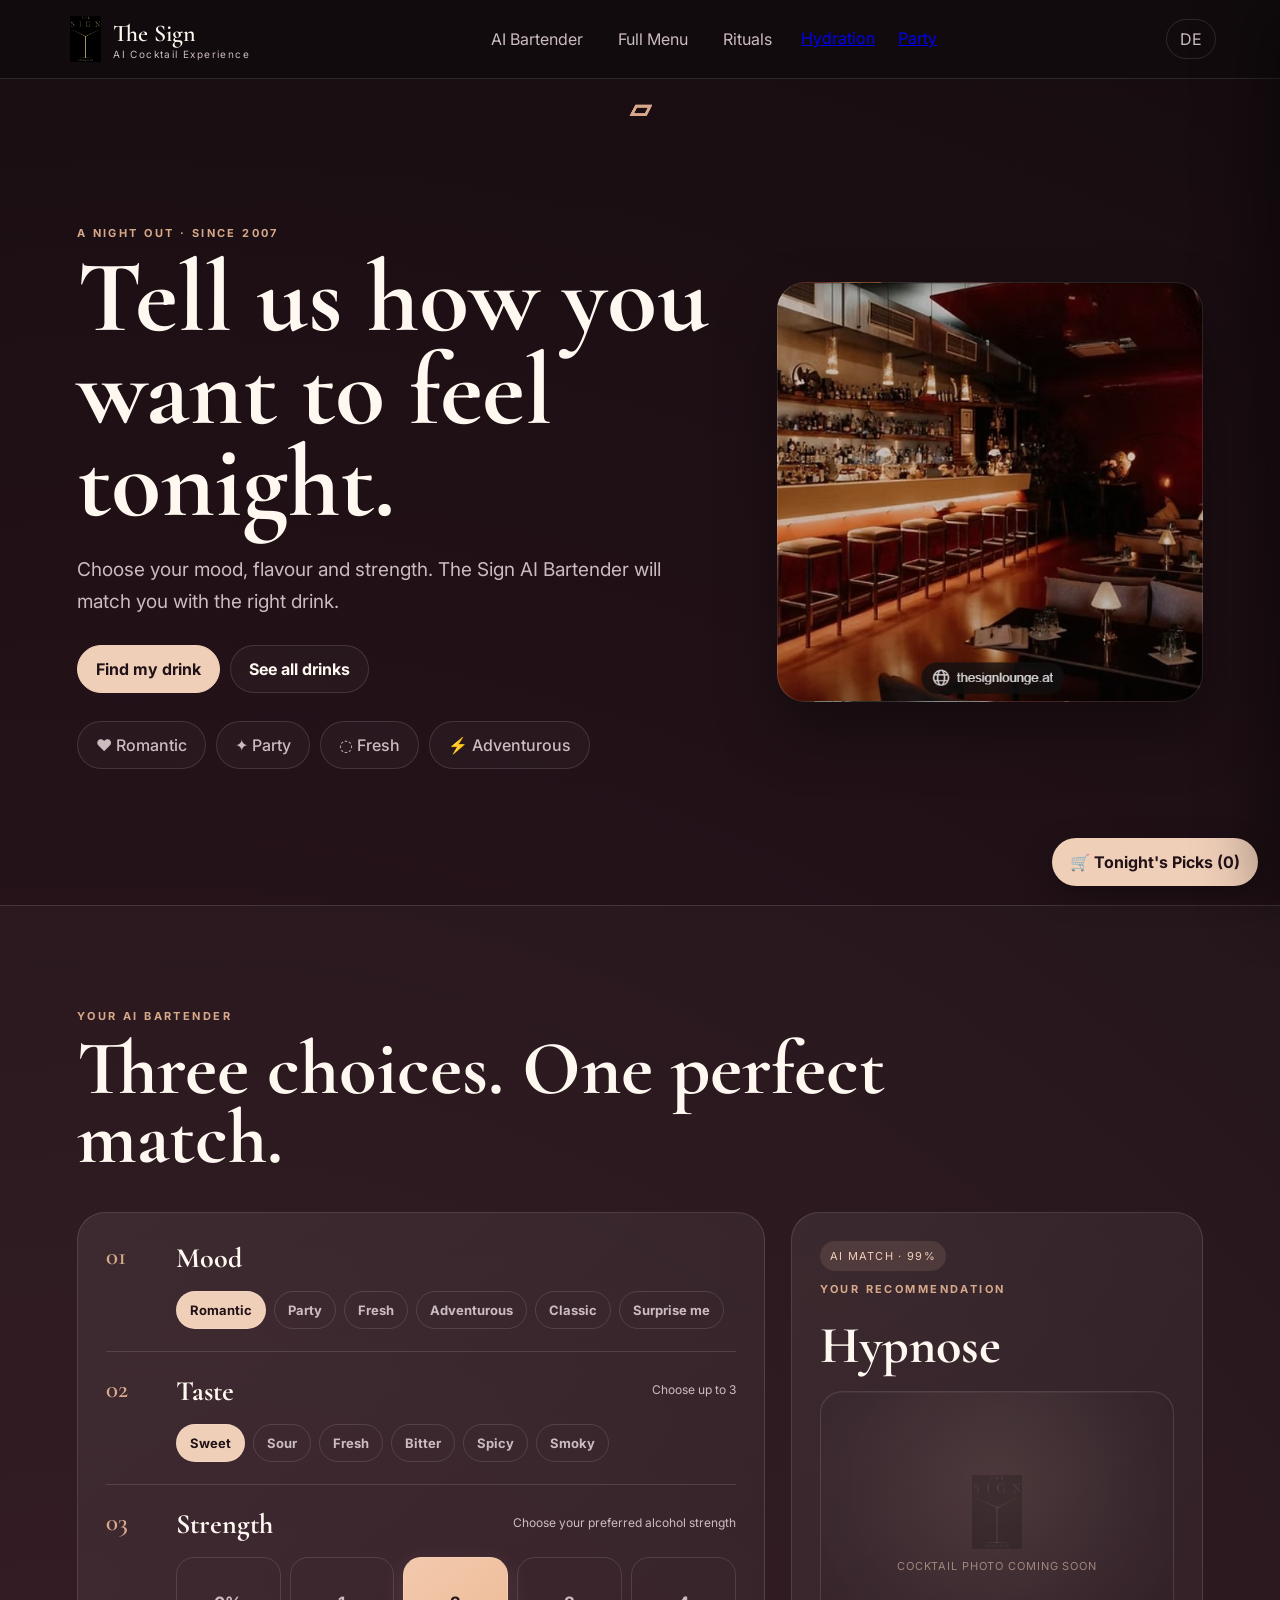
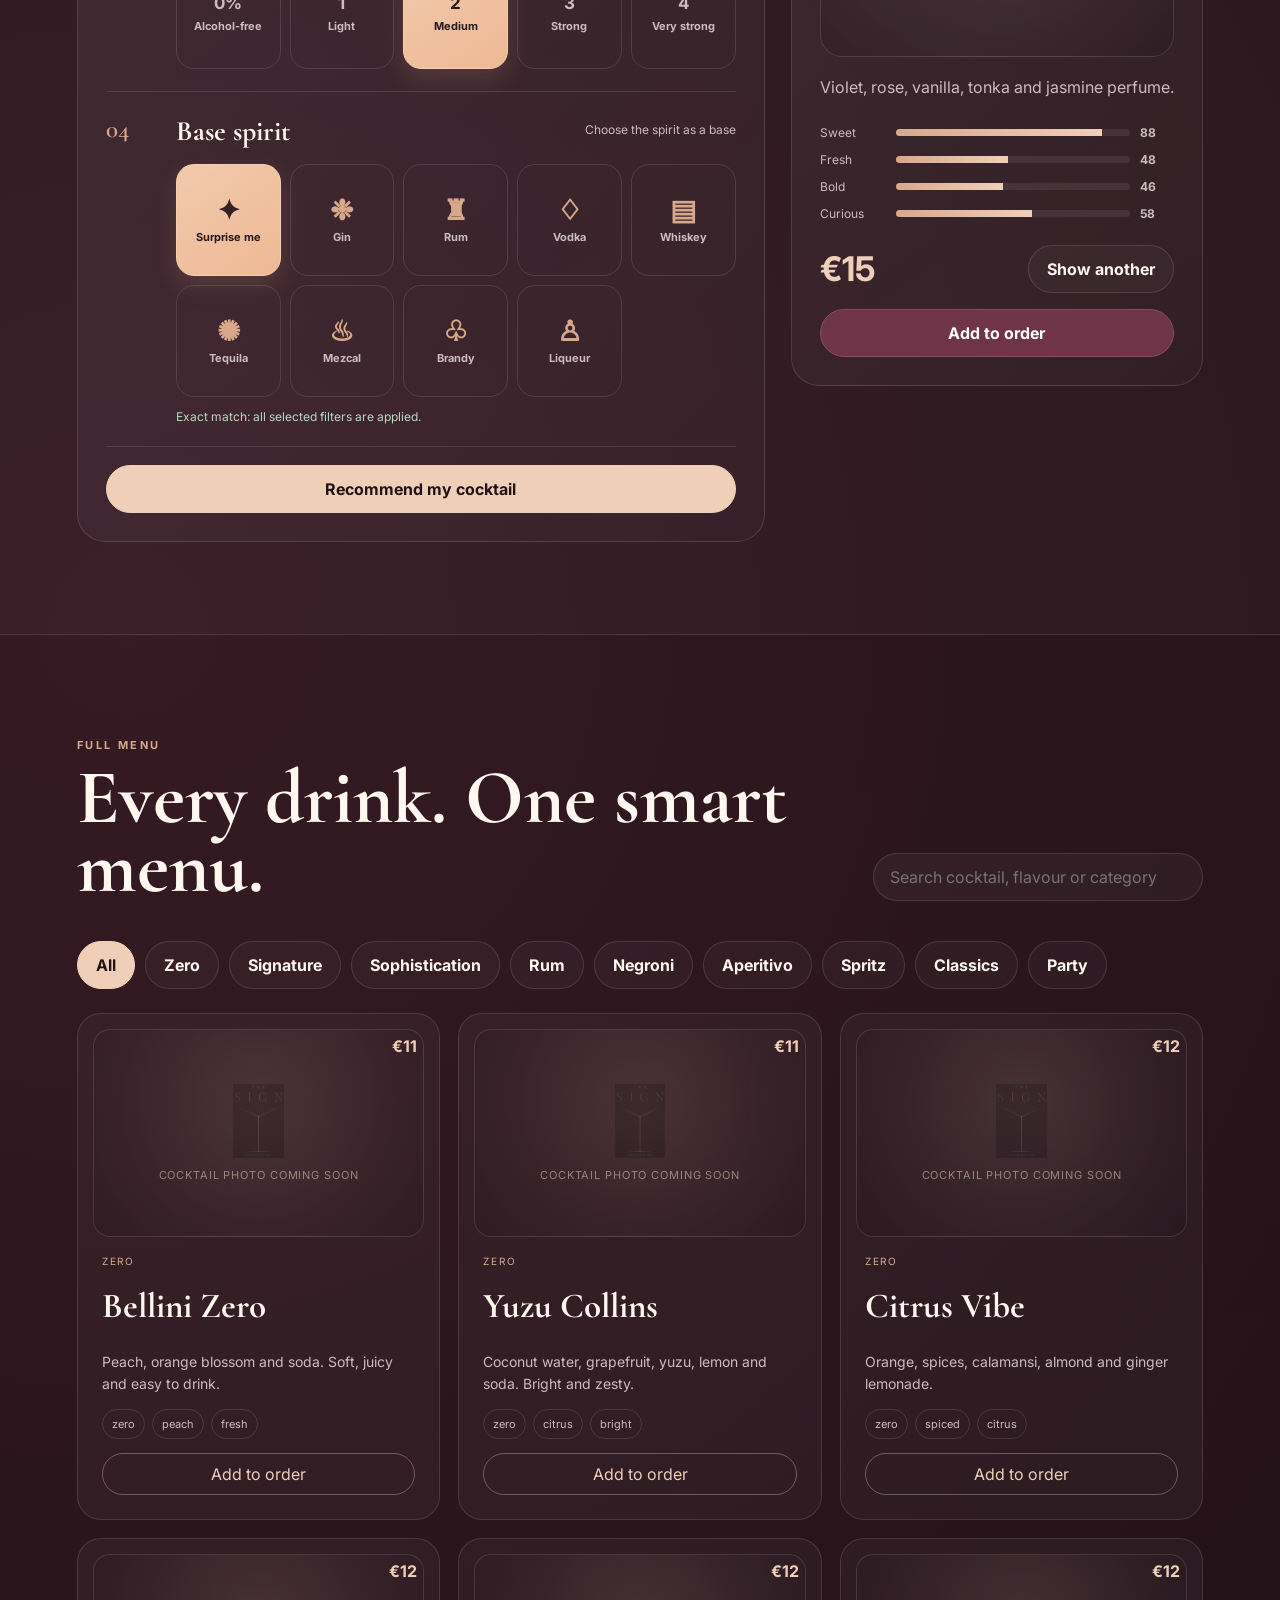
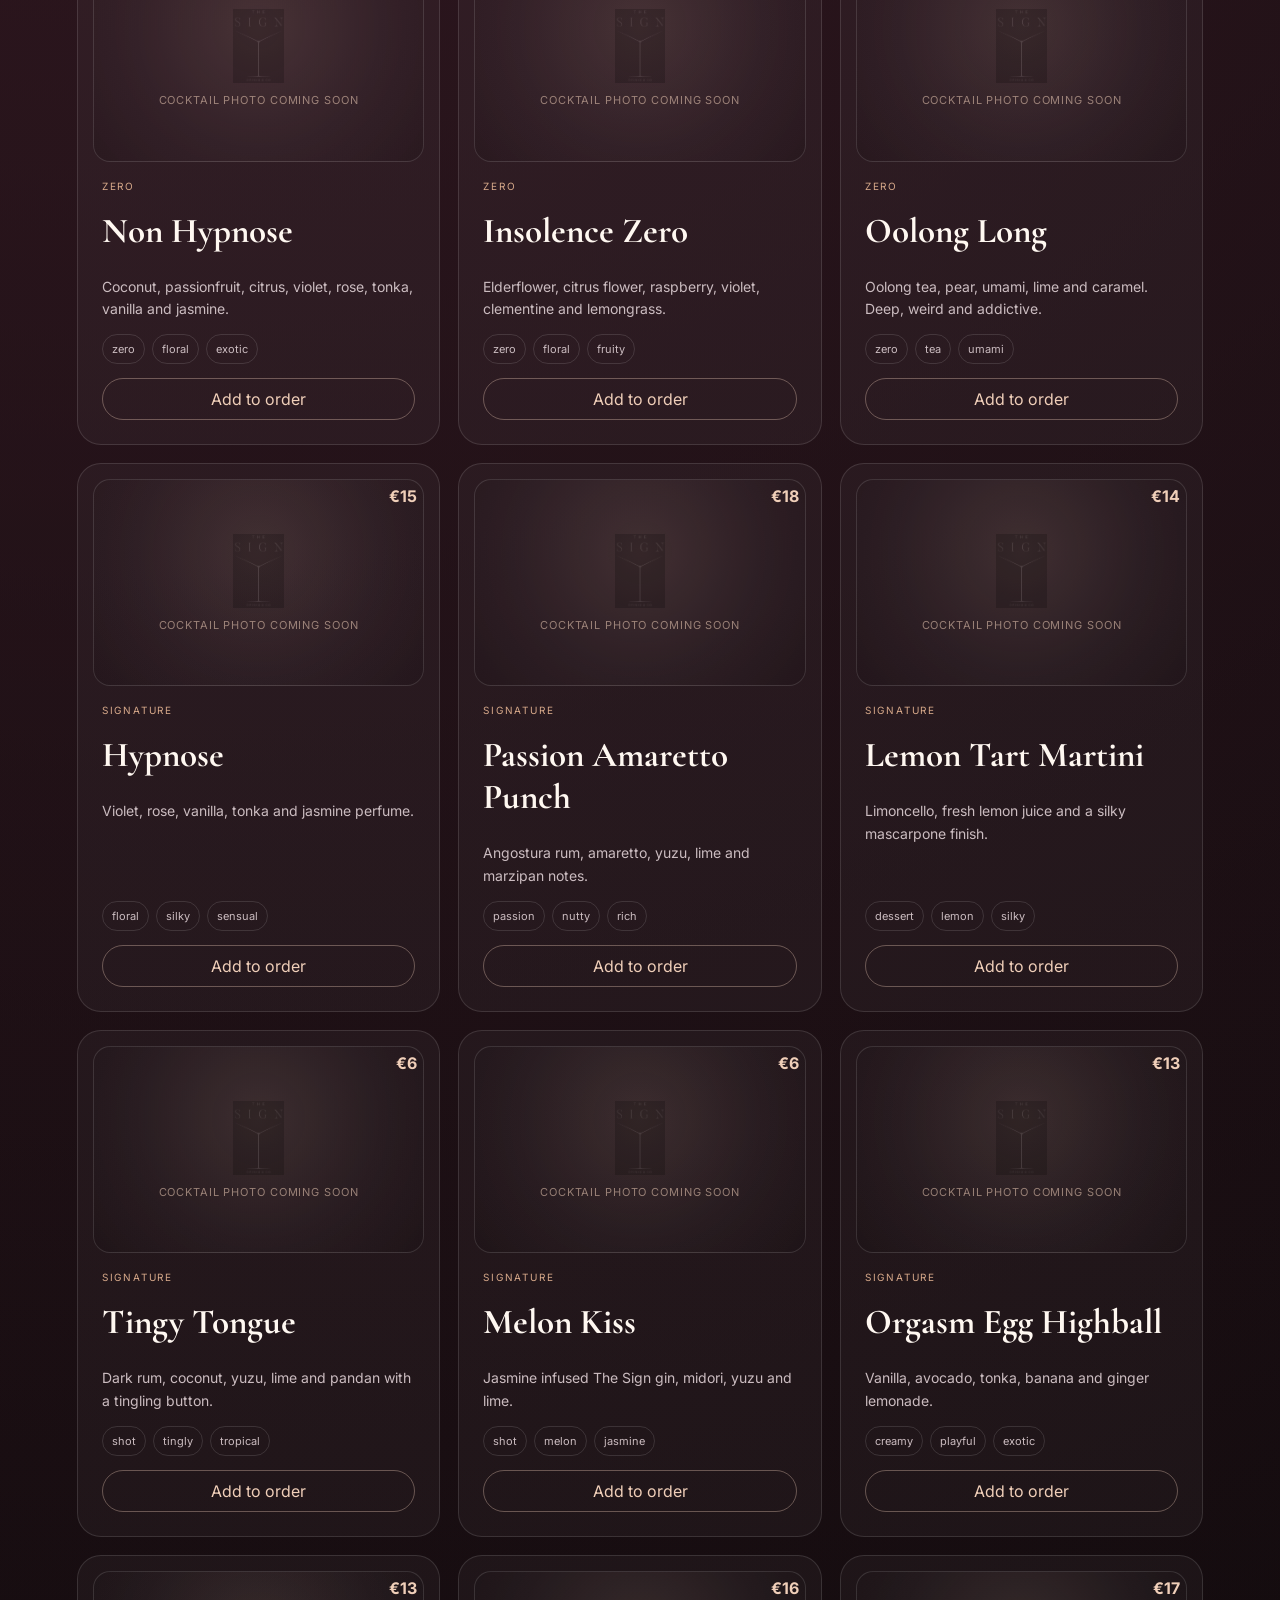
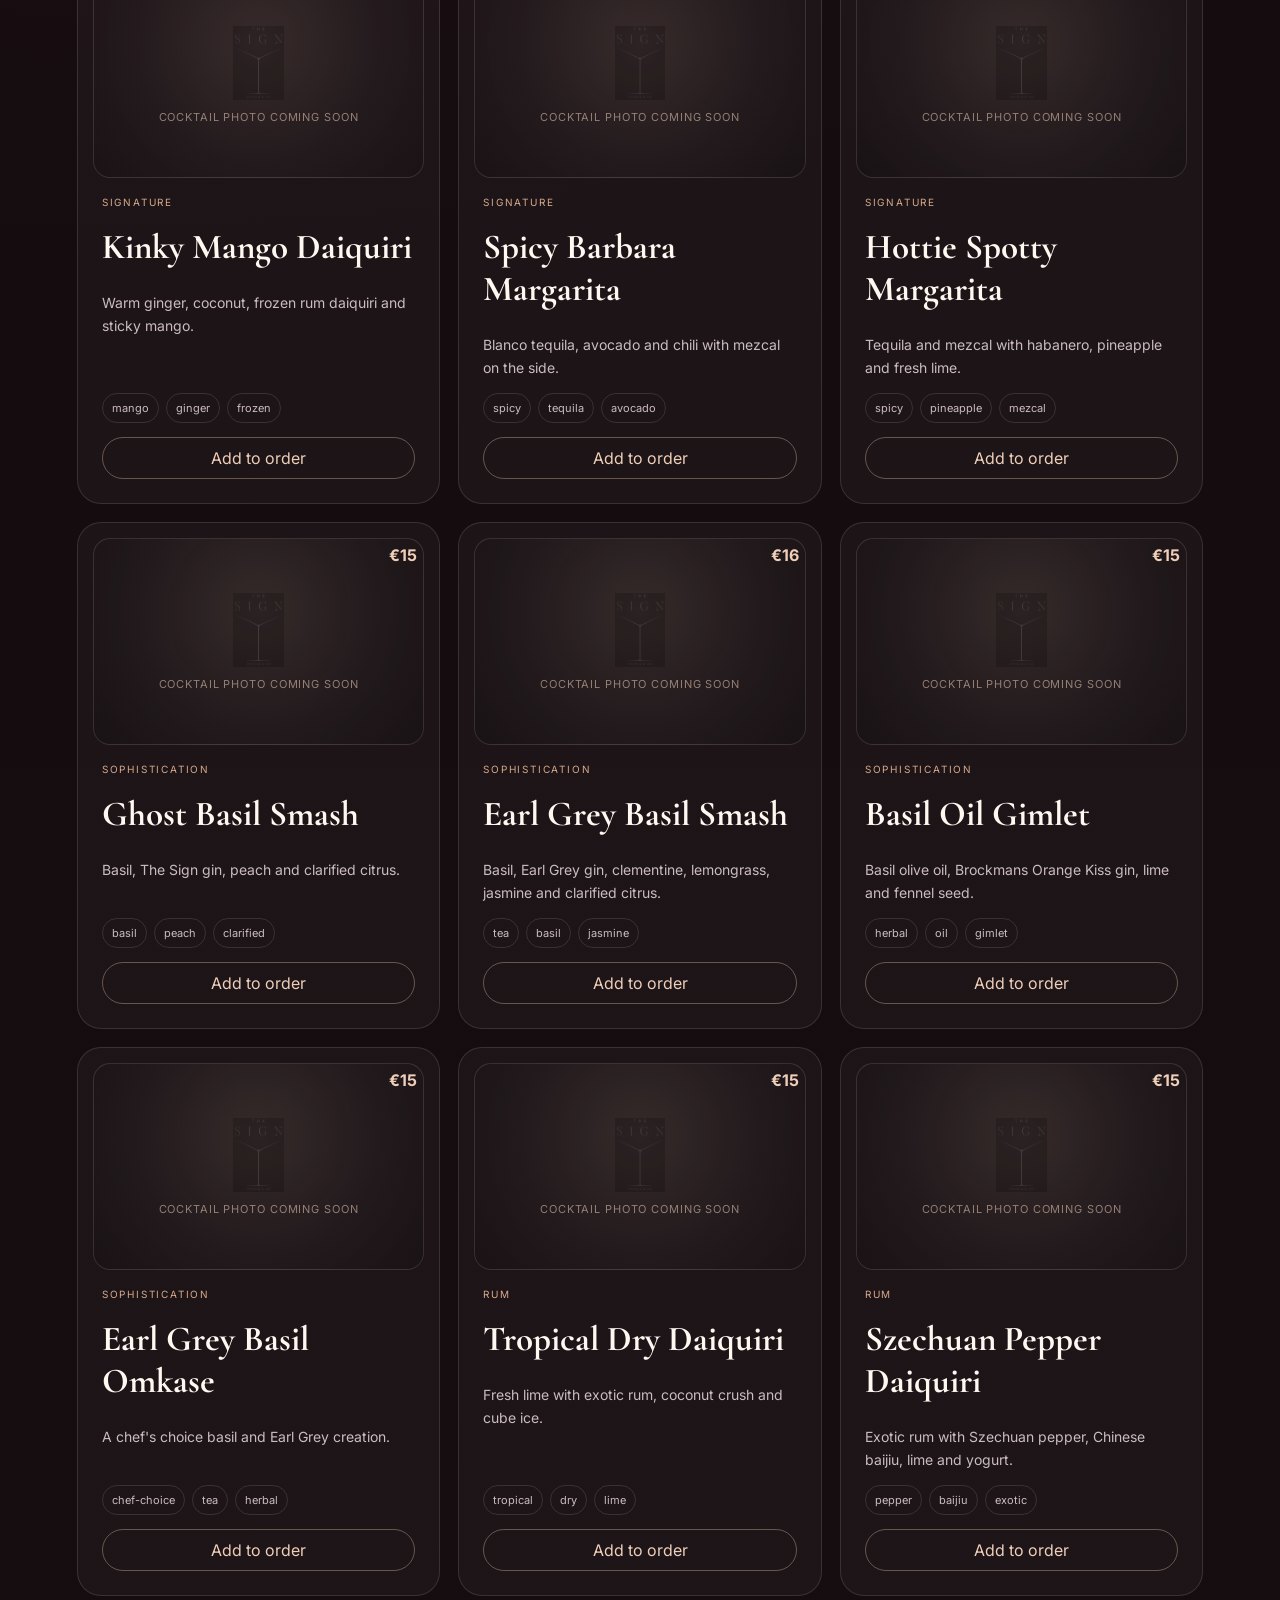
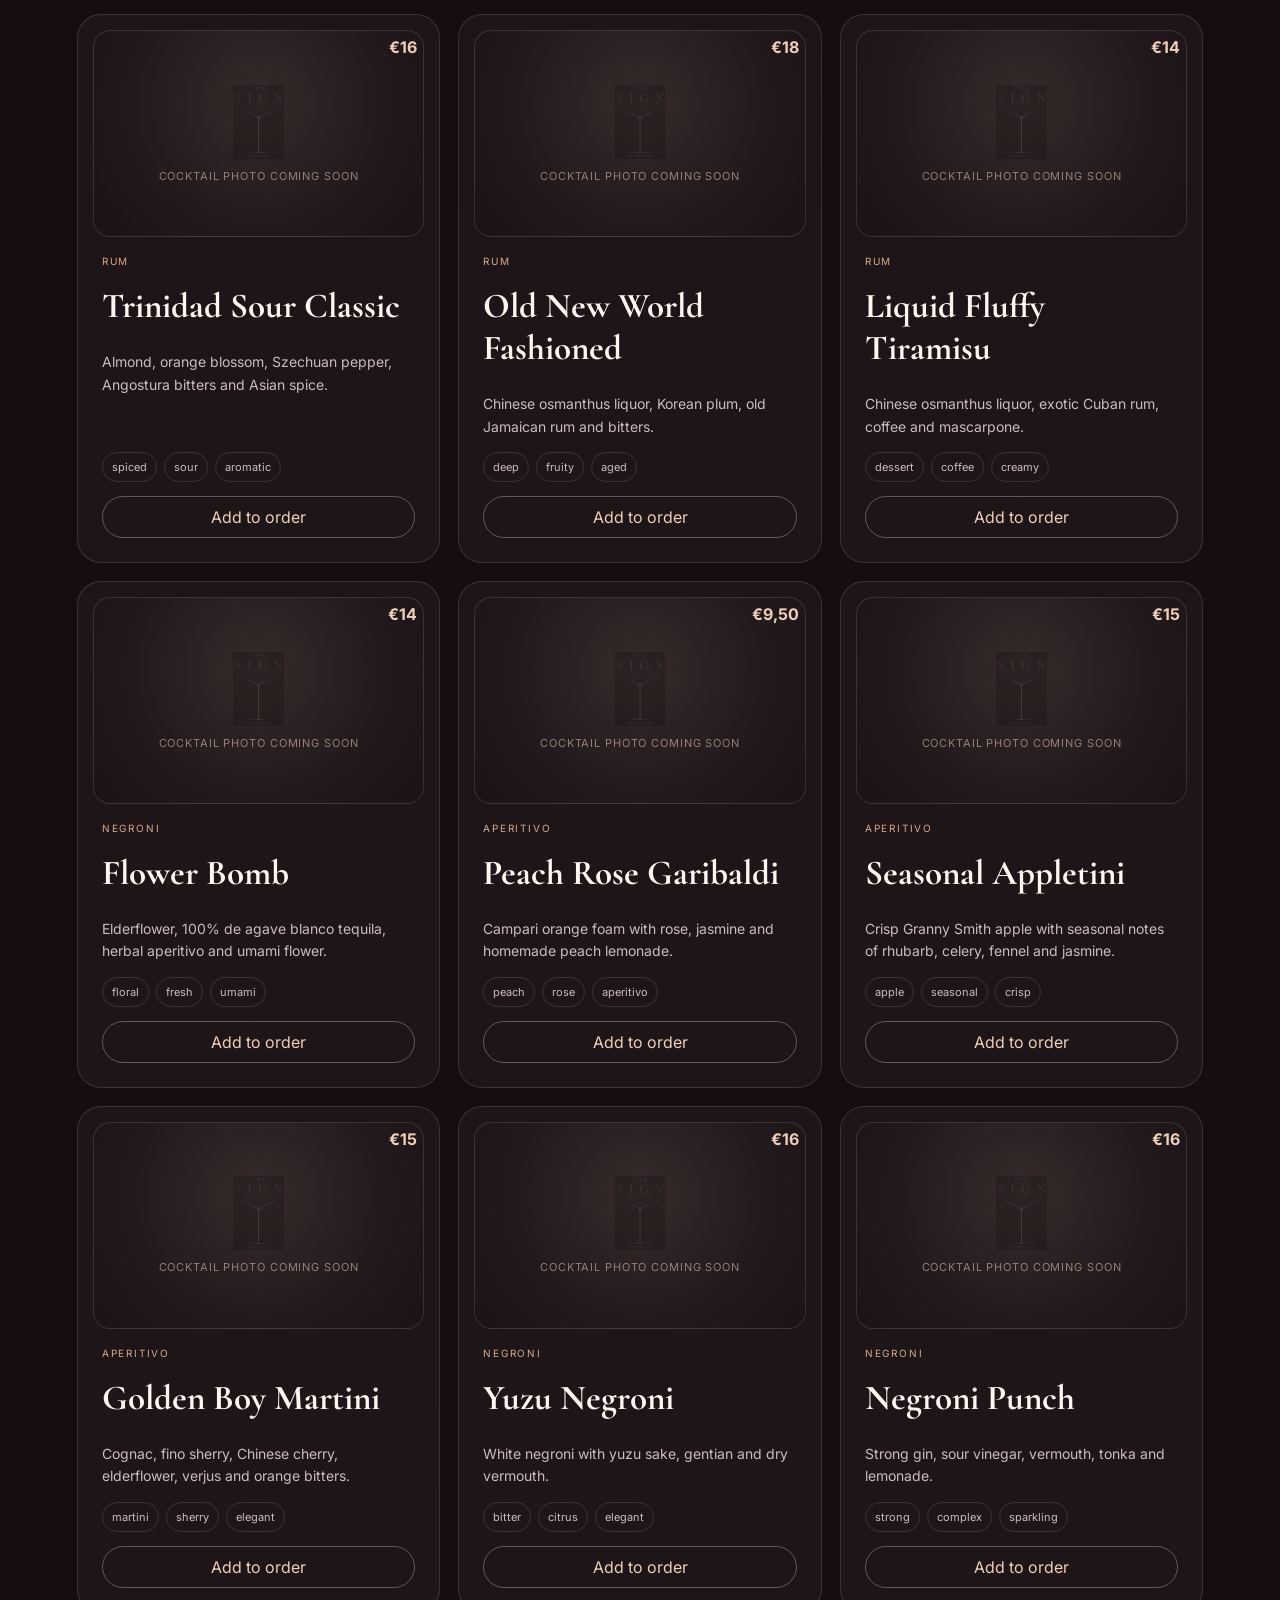
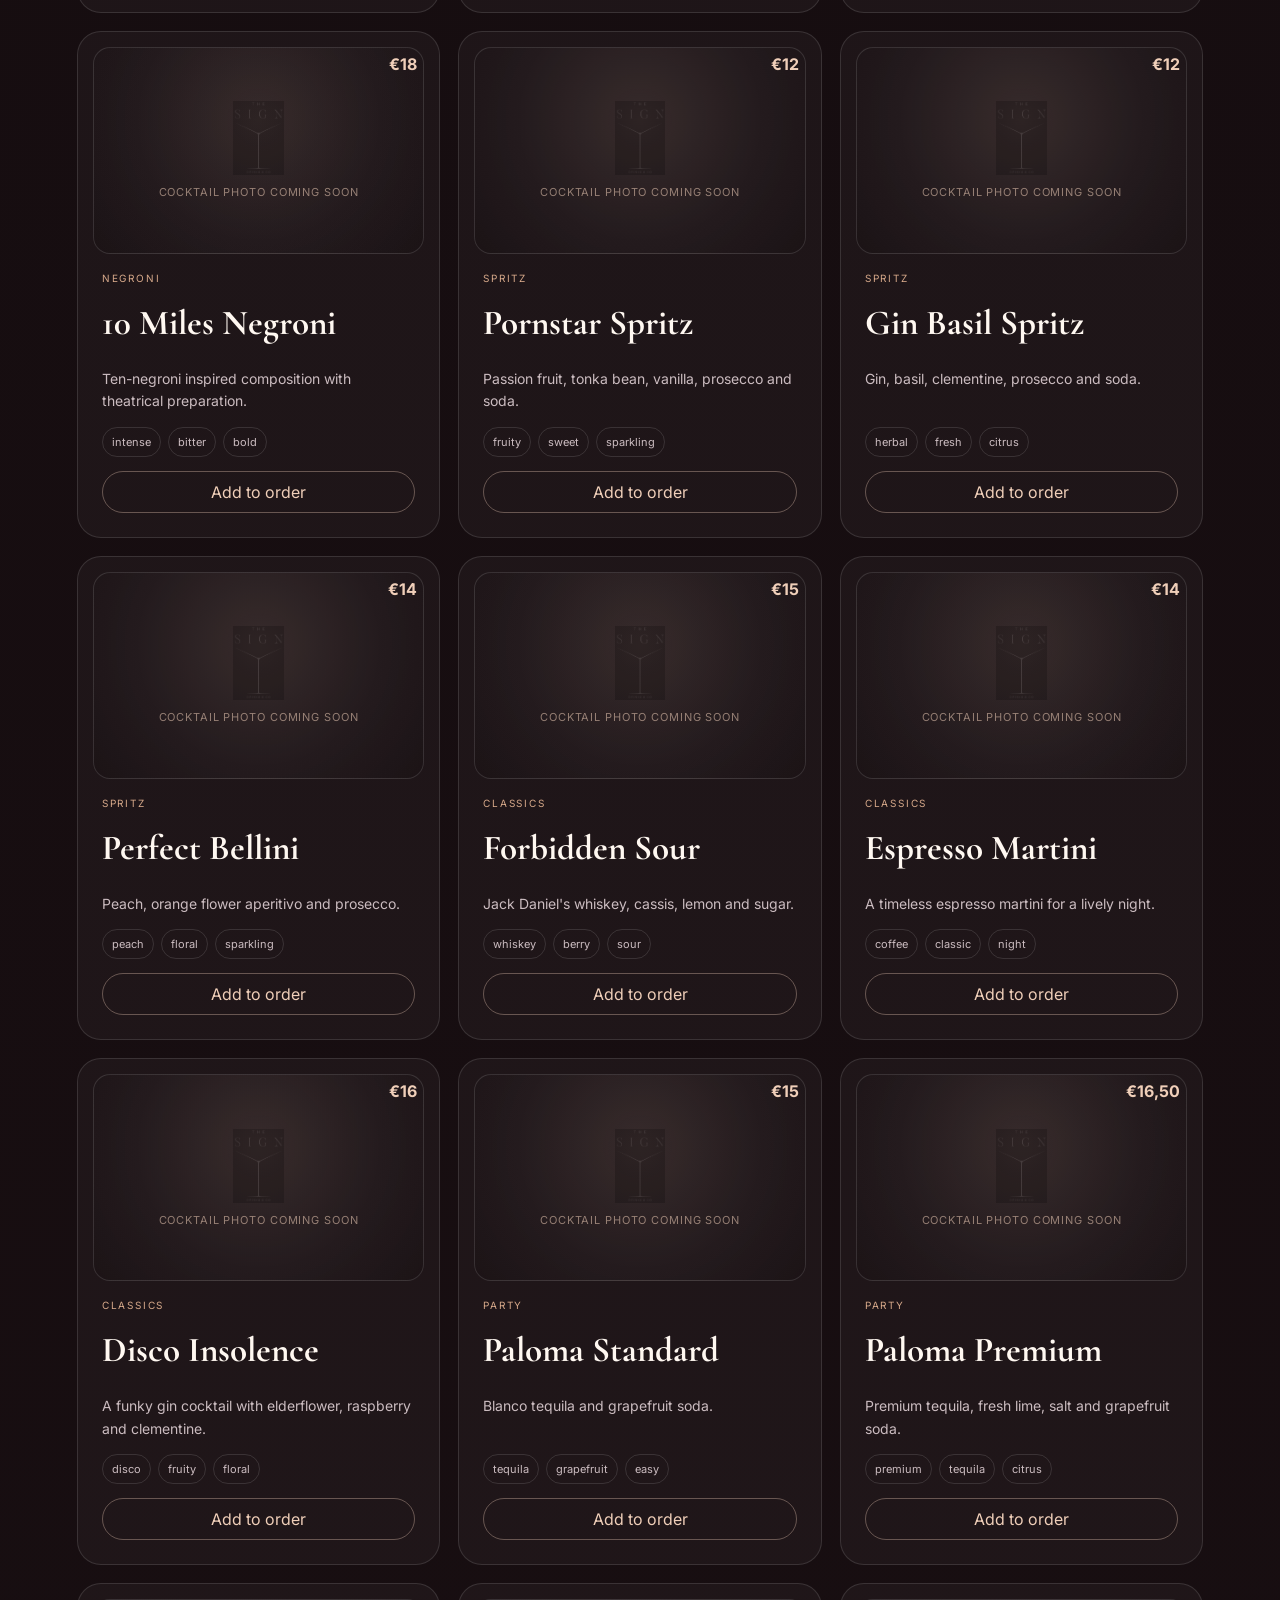
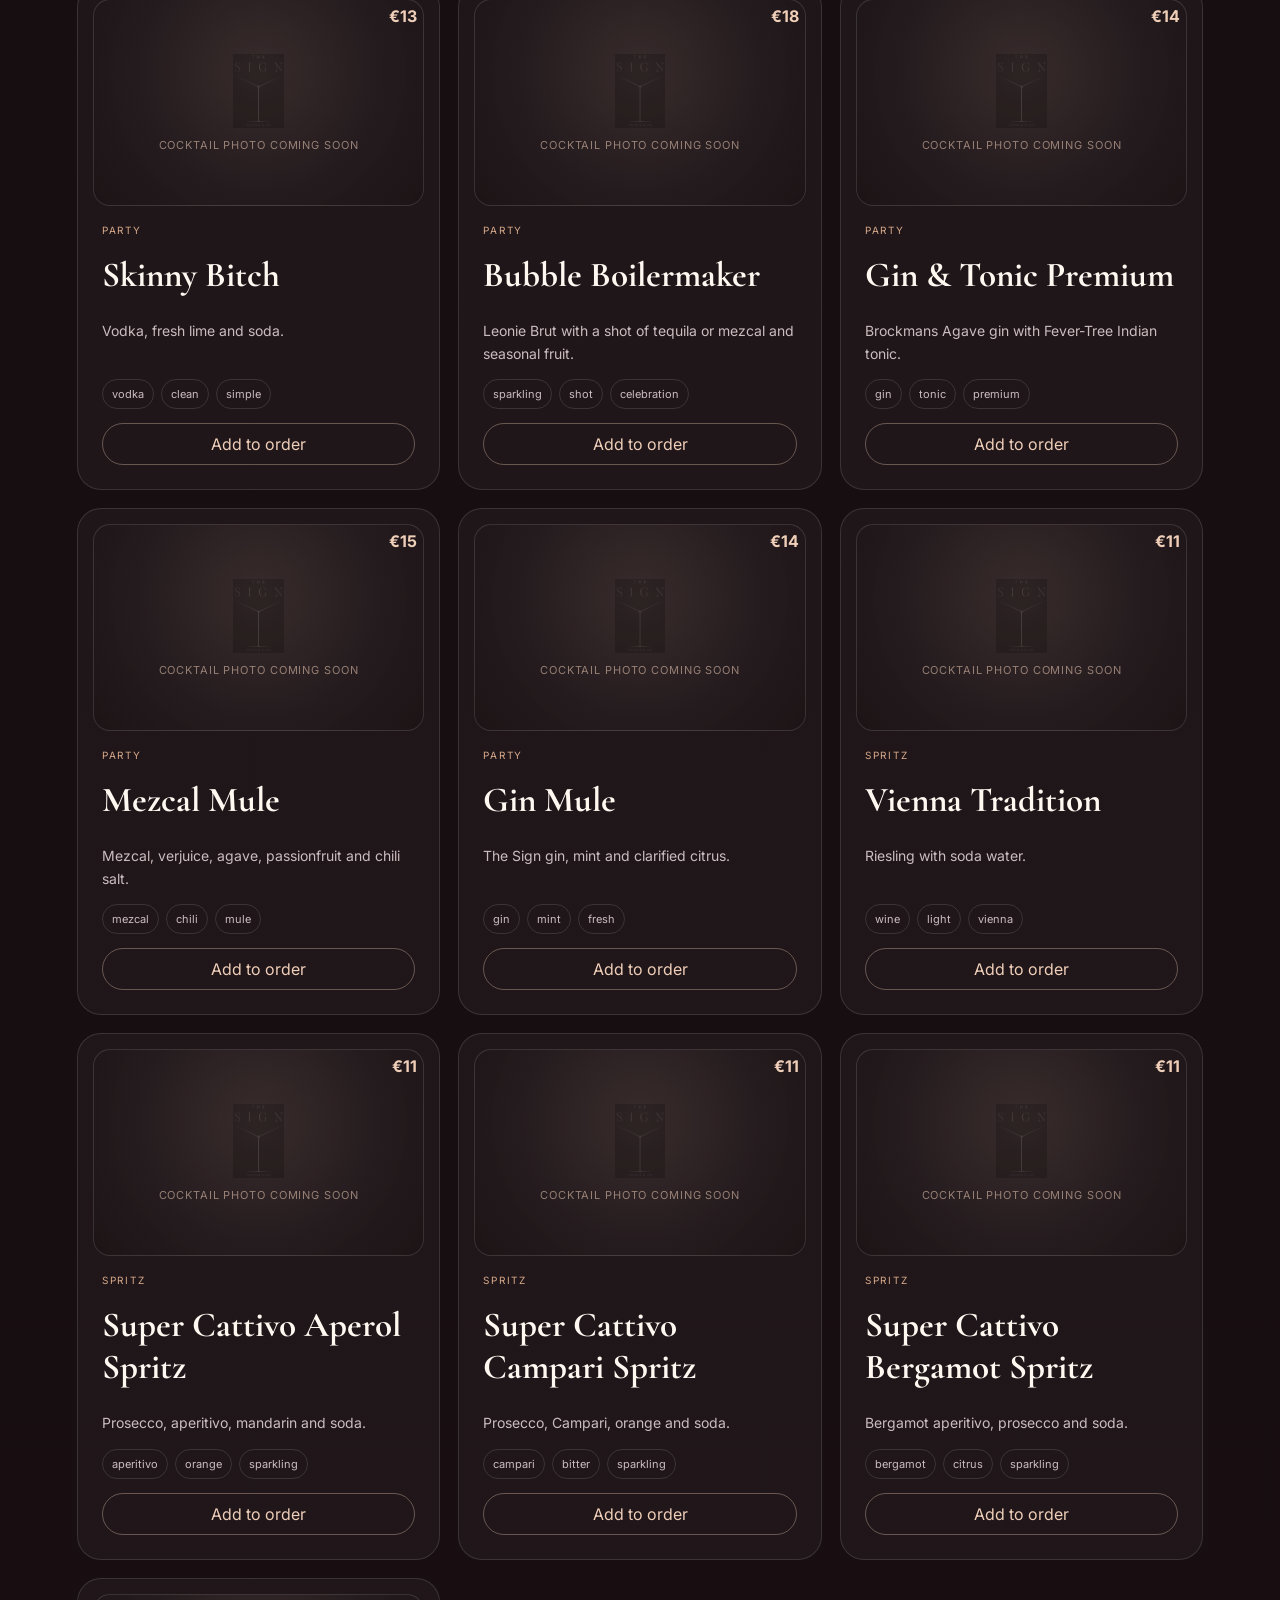
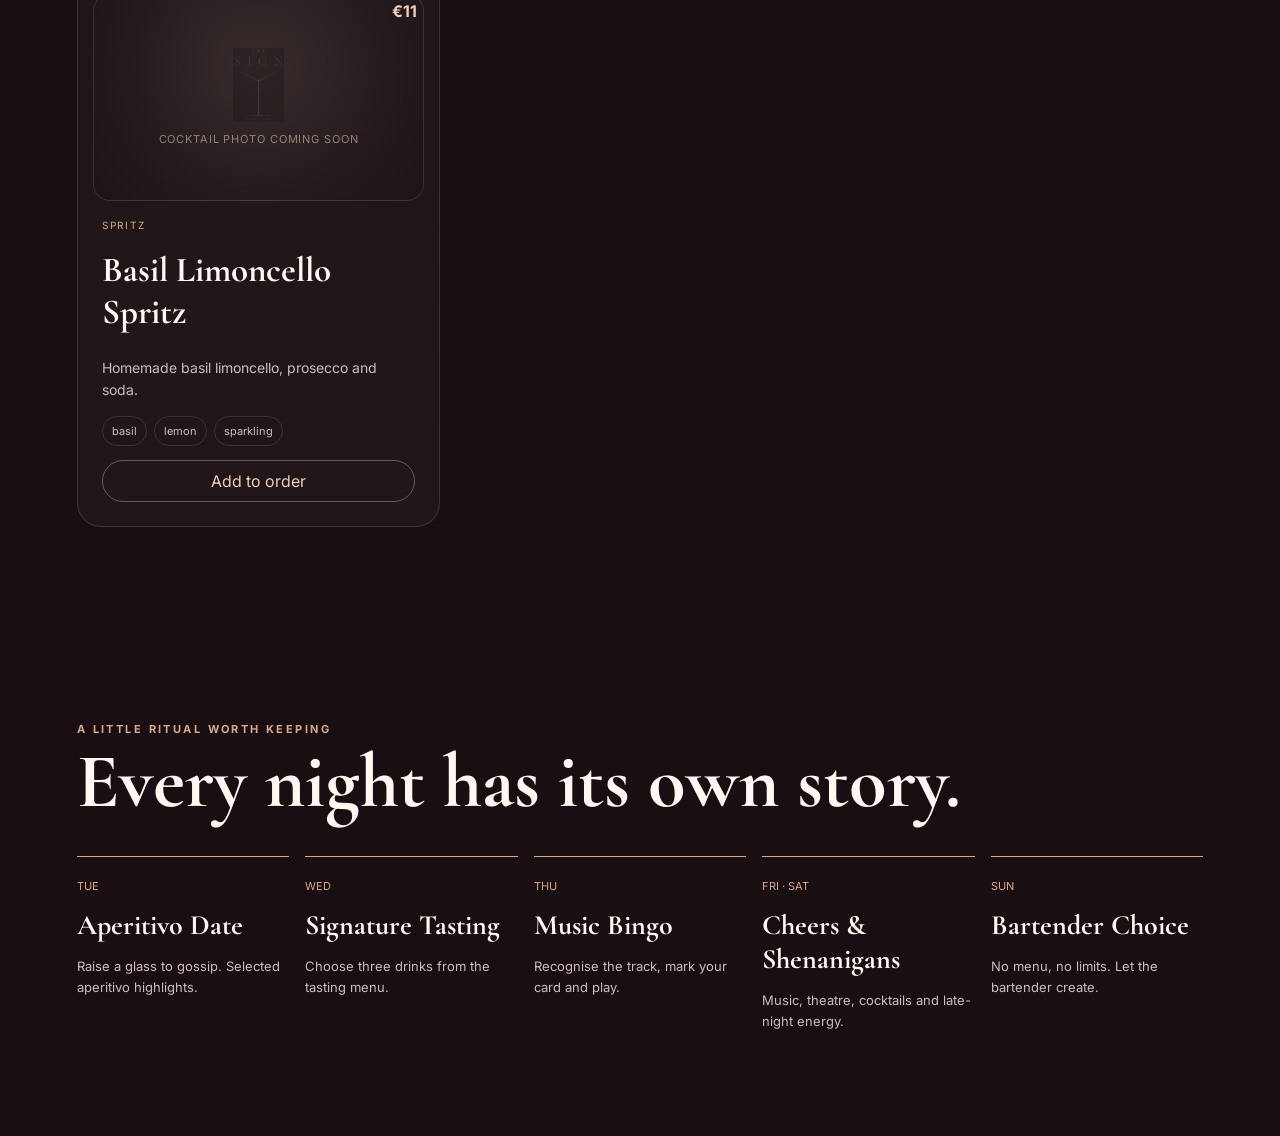
==== commit c9f056bd: "Add files via upload" ====
--- a/index.html
+++ b/index.html
@@ -1,7 +1,7 @@
 <!doctype html>
 <html lang="en">
 <head>
-<meta charset="utf-8"><meta name="viewport" content="width=device-width,initial-scale=1">
+<meta charset="utf-8"><meta name="viewport" content="width=device-width,initial-scale=1,viewport-fit=cover">
 <title>The Sign AI Experience</title>
 <link rel="stylesheet" href="style.css">
 </head>
@@ -156,11 +156,15 @@
 </section>
 </main>
 
-<aside id="cart" class="cart">
-  <button id="closeCart">×</button><h2 data-i18n="yourOrder">Your Selection</h2>
-  <div id="cartItems"></div><div class="cart-total"><span data-i18n="total">Total</span><strong id="cartTotal">€0</strong></div>
-  <p class="cart-hint" data-i18n="cartHint">This only saves your selection for today’s overview. It is not an order and is not sent to the POS.</p>
-  <button class="primary full" id="confirmOrder" data-i18n="sendStaff">🍸 Add to overview</button>
+<div id="cartBackdrop" class="cart-backdrop" aria-hidden="true"></div>
+<aside id="cart" class="cart" aria-hidden="true" aria-labelledby="cartTitle">
+  <div class="cart-head"><h2 id="cartTitle" data-i18n="yourOrder">Your Selection</h2><button id="closeCart" aria-label="Close">×</button></div>
+  <div id="cartItems" class="cart-items"></div>
+  <div class="cart-footer">
+    <div class="cart-total"><span data-i18n="total">Total</span><strong id="cartTotal">€0</strong></div>
+    <p class="cart-hint" data-i18n="cartHint">This only saves your selection for today’s overview. It is not an order and is not sent to the POS.</p>
+    <button class="primary full" id="confirmOrder" data-i18n="sendStaff">🍸 Add to overview</button>
+  </div>
 </aside>
 <button id="cartFab" class="cart-fab">🛒 <span data-i18n="order">Tonight's Picks</span> (<span id="cartCount">0</span>)</button>
 <div id="toast" class="toast"></div>
--- a/style.css
+++ b/style.css
@@ -553,3 +553,45 @@
 /* ===== V9 overview recording ===== */
 #confirmOrder:disabled{opacity:.65;cursor:wait;transform:none}
 .cart-hint{line-height:1.55}
+
+
+/* ===== V10 mobile stability fixes ===== */
+html,body{max-width:100%;overflow-x:hidden}
+button,a,input,label{-webkit-tap-highlight-color:transparent;touch-action:manipulation}
+body.cart-open{overflow:hidden;overscroll-behavior:none}
+.cart-backdrop{position:fixed;inset:0;z-index:39;background:rgba(0,0,0,.58);backdrop-filter:blur(3px);opacity:0;visibility:hidden;transition:.25s}
+.cart-backdrop.open{opacity:1;visibility:visible}
+.cart{right:calc(-1 * min(430px,100vw));width:min(430px,100vw);height:100dvh;min-height:100svh;padding:0;display:flex;flex-direction:column;overflow:hidden;padding-top:env(safe-area-inset-top);padding-bottom:env(safe-area-inset-bottom)}
+.cart-head{display:flex;align-items:center;justify-content:space-between;gap:16px;padding:22px 20px 14px;border-bottom:1px solid var(--line);flex:0 0 auto}
+.cart-head h2{font:600 clamp(34px,10vw,44px) 'Cormorant Garamond';margin:0}
+.cart-head #closeCart{position:static;width:44px;height:44px;min-width:44px;border:1px solid var(--line);border-radius:50%;background:rgba(255,255,255,.04);color:white;font-size:28px;line-height:1}
+.cart-items{flex:1 1 auto;overflow-y:auto;-webkit-overflow-scrolling:touch;padding:4px 20px 12px;overscroll-behavior:contain}
+.cart-footer{flex:0 0 auto;padding:14px 20px max(18px,env(safe-area-inset-bottom));border-top:1px solid var(--line);background:#1a1014;box-shadow:0 -12px 30px rgba(0,0,0,.22)}
+.cart-total{margin-top:0}
+.cart-item{grid-template-columns:minmax(0,1fr) auto;gap:8px 12px;padding:15px 0}
+.cart-item>span{min-width:0;font-weight:600;line-height:1.25;overflow-wrap:anywhere}
+.cart-item .qty-control{grid-column:1;grid-row:2;justify-self:start}
+.cart-item>strong{grid-column:2;grid-row:1;color:var(--accent);white-space:nowrap}
+.cart-item .remove-btn{grid-column:2;grid-row:2;width:40px;height:36px;border:1px solid var(--line);border-radius:10px;font-size:22px;padding:0;justify-self:end}
+.qty-btn{width:38px;height:38px;font-size:22px}
+.cart-item b{min-width:24px}
+#confirmOrder{min-height:50px;margin-top:12px}
+.cart-fab{bottom:max(14px,env(safe-area-inset-bottom));min-height:48px}
+.toast{bottom:max(76px,calc(env(safe-area-inset-bottom) + 68px));max-width:calc(100vw - 28px);text-align:center}
+@media(max-width:620px){
+ header{min-height:66px;padding-left:max(14px,env(safe-area-inset-left));padding-right:max(14px,env(safe-area-inset-right))}
+ .logo-mark{height:38px}.brand b{font-size:21px}.brand small{font-size:8px}
+ .hero{padding-top:44px;padding-bottom:48px;gap:30px}.hero h1{font-size:clamp(48px,15vw,64px)}
+ .feature{min-height:240px;border-radius:22px}
+ .section{padding:52px 16px}.heading{margin-bottom:26px}.heading h2{font-size:clamp(40px,13vw,54px)}
+ .quiz,.result{padding:18px;border-radius:22px}.step{grid-template-columns:32px minmax(0,1fr);gap:8px}.step>span{font-size:21px}
+ .choices b{padding:11px 13px;min-height:42px}
+ .strength-cards{grid-template-columns:repeat(3,minmax(0,1fr))}.strength-cards label:nth-child(4),.strength-cards label:nth-child(5){grid-column:auto}
+ .spirit-cards{grid-template-columns:repeat(3,minmax(0,1fr))}
+ .strength-cards b,.spirit-cards b{min-width:0;min-height:92px}
+ .result h3{font-size:42px}.result-bottom{gap:12px}.result-bottom .secondary{padding:11px 13px}
+ .menu-card{padding:18px;min-height:0}.menu-card h3{font-size:31px}.menu-card .price{right:18px;top:18px}
+ .card-order,.order,.primary,.secondary{min-height:46px}
+ .cart-fab{left:14px;right:14px;width:auto;text-align:center}
+}
+@media(max-width:370px){.strength-cards,.spirit-cards{grid-template-columns:repeat(2,minmax(0,1fr))}.brand small{display:none}.pill{padding:8px 11px}}
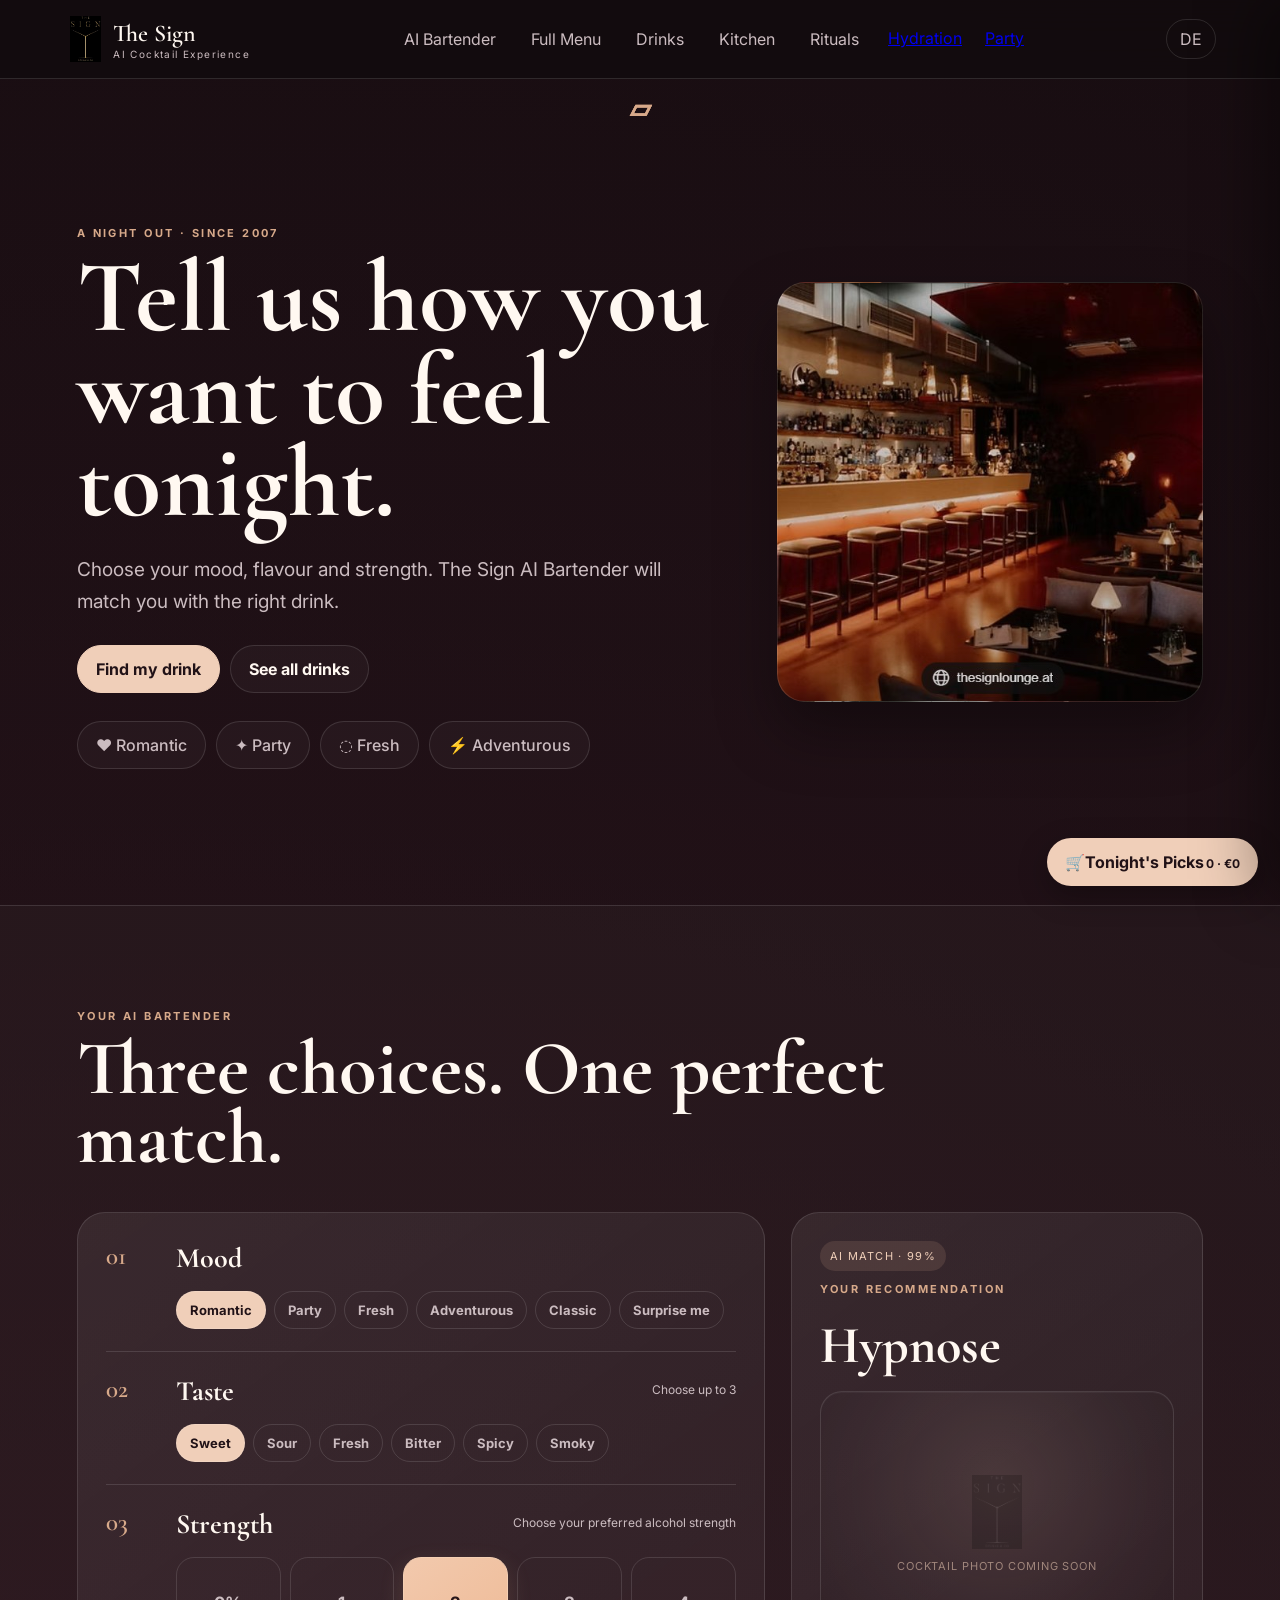
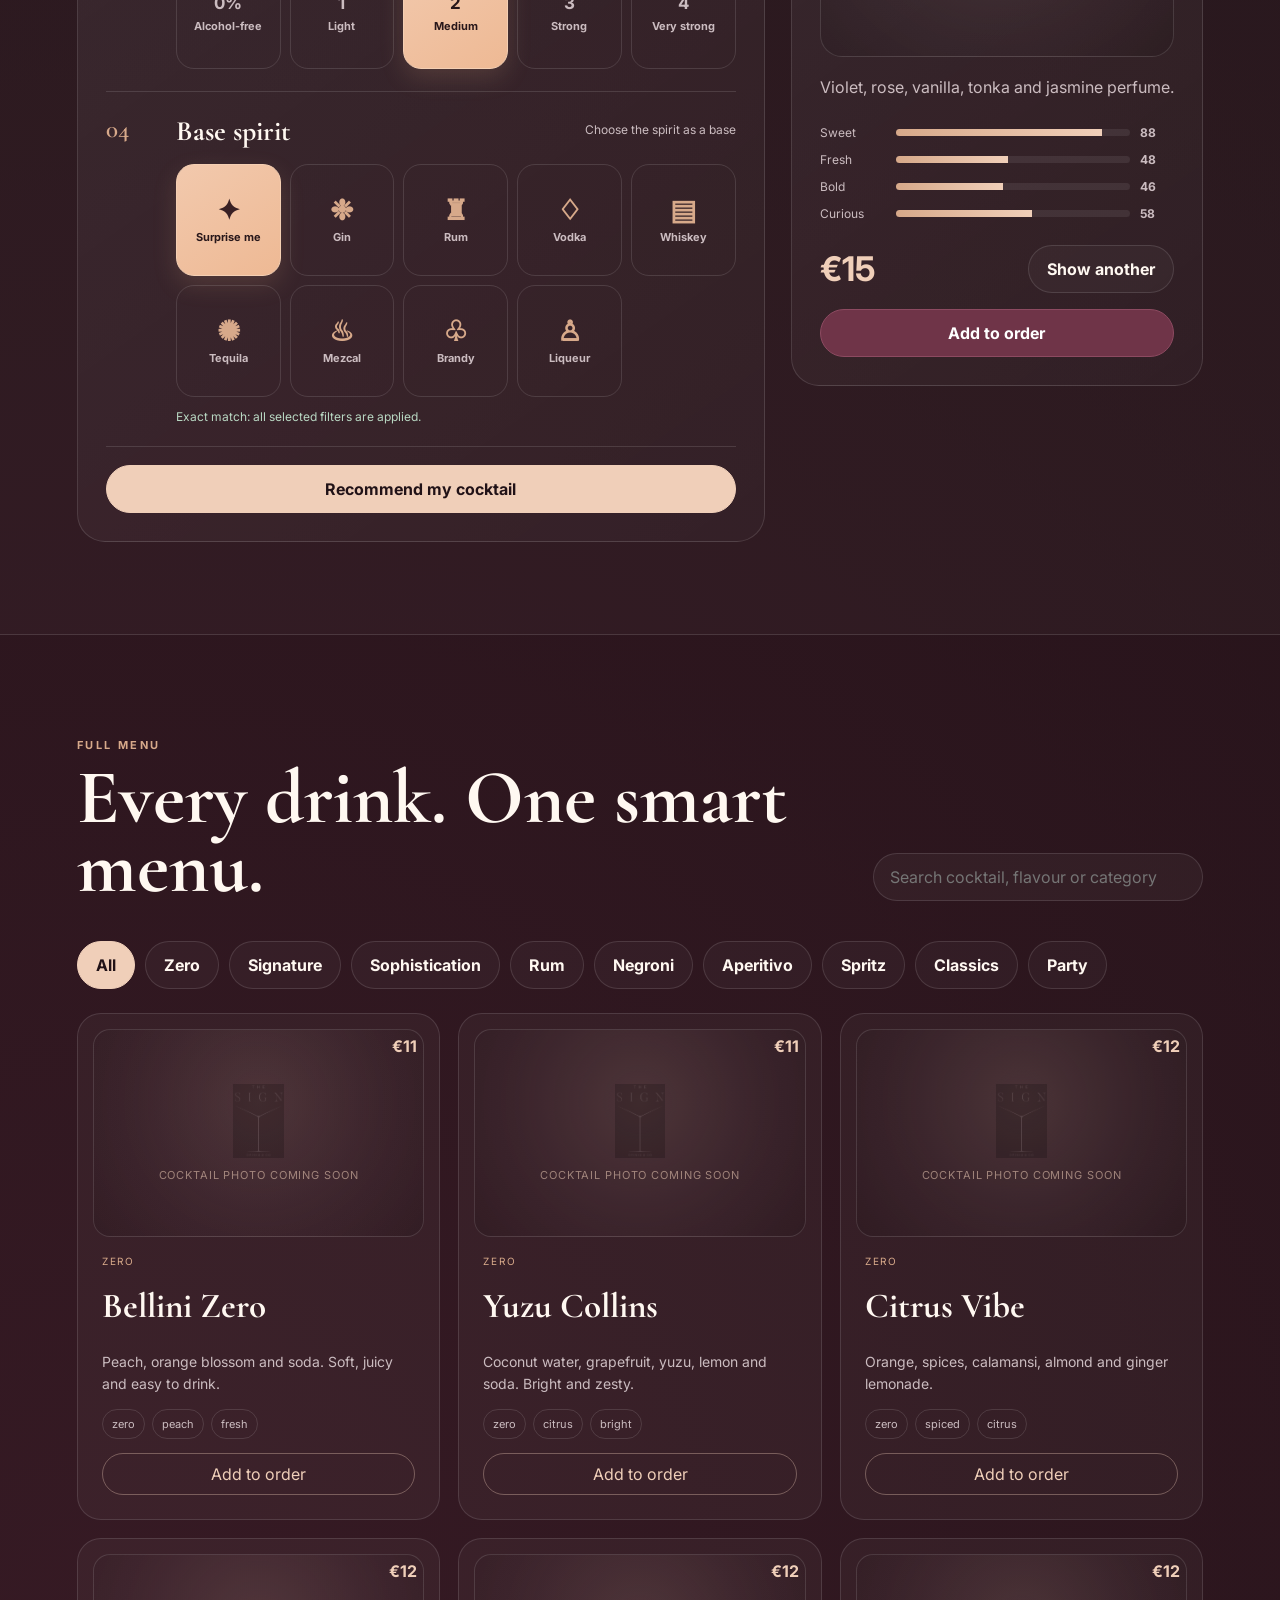
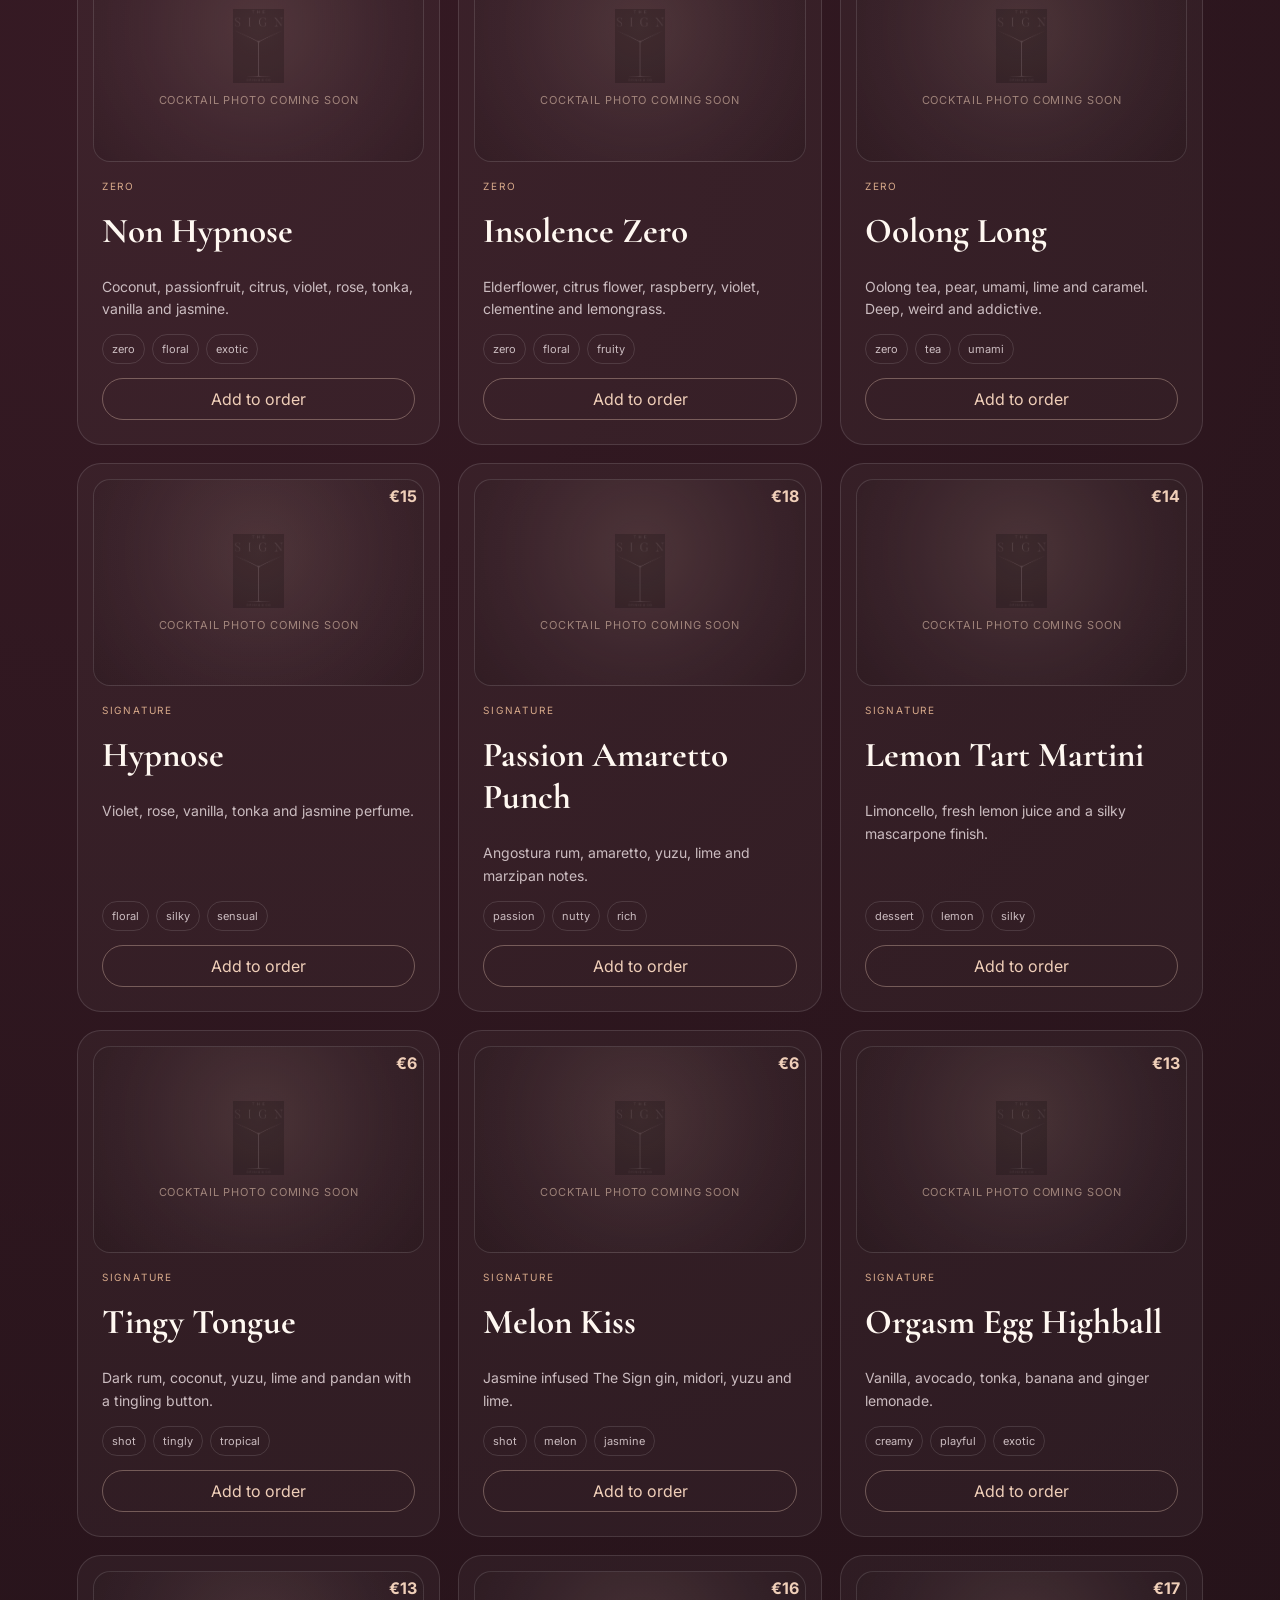
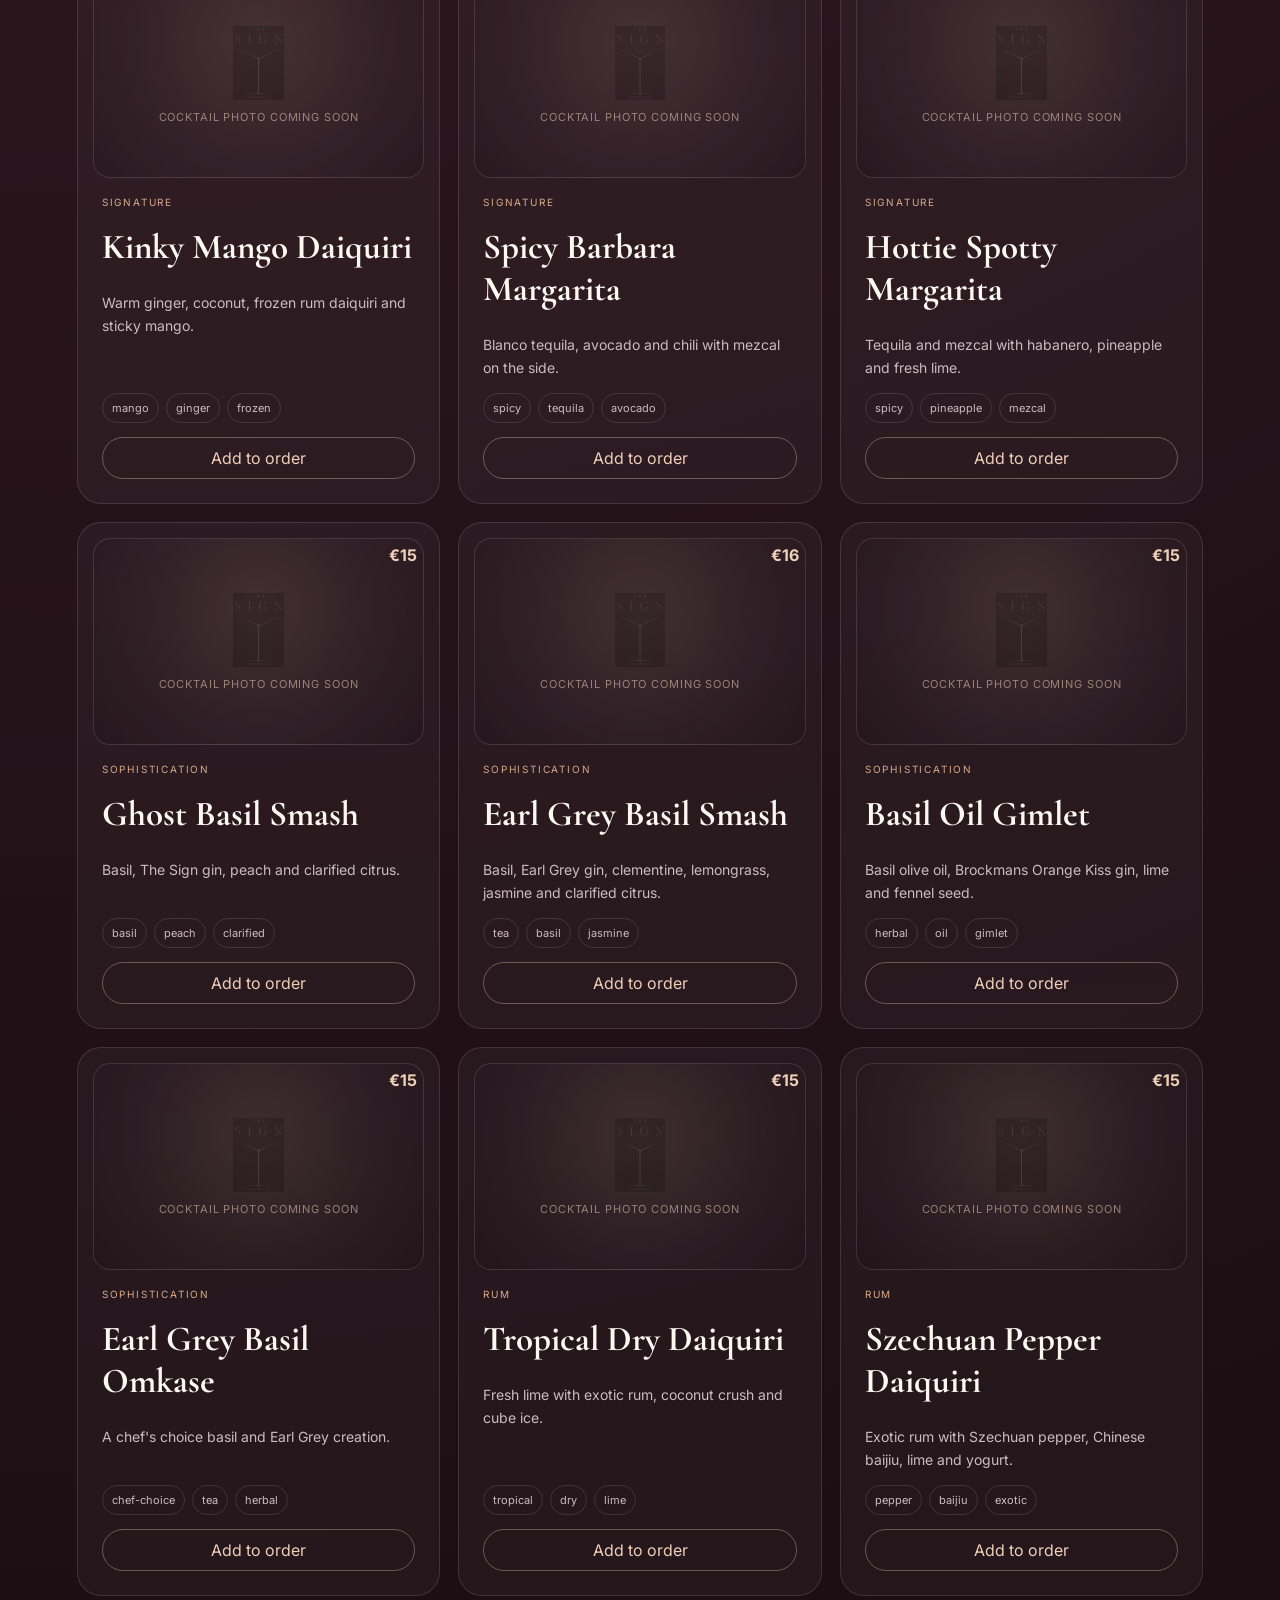
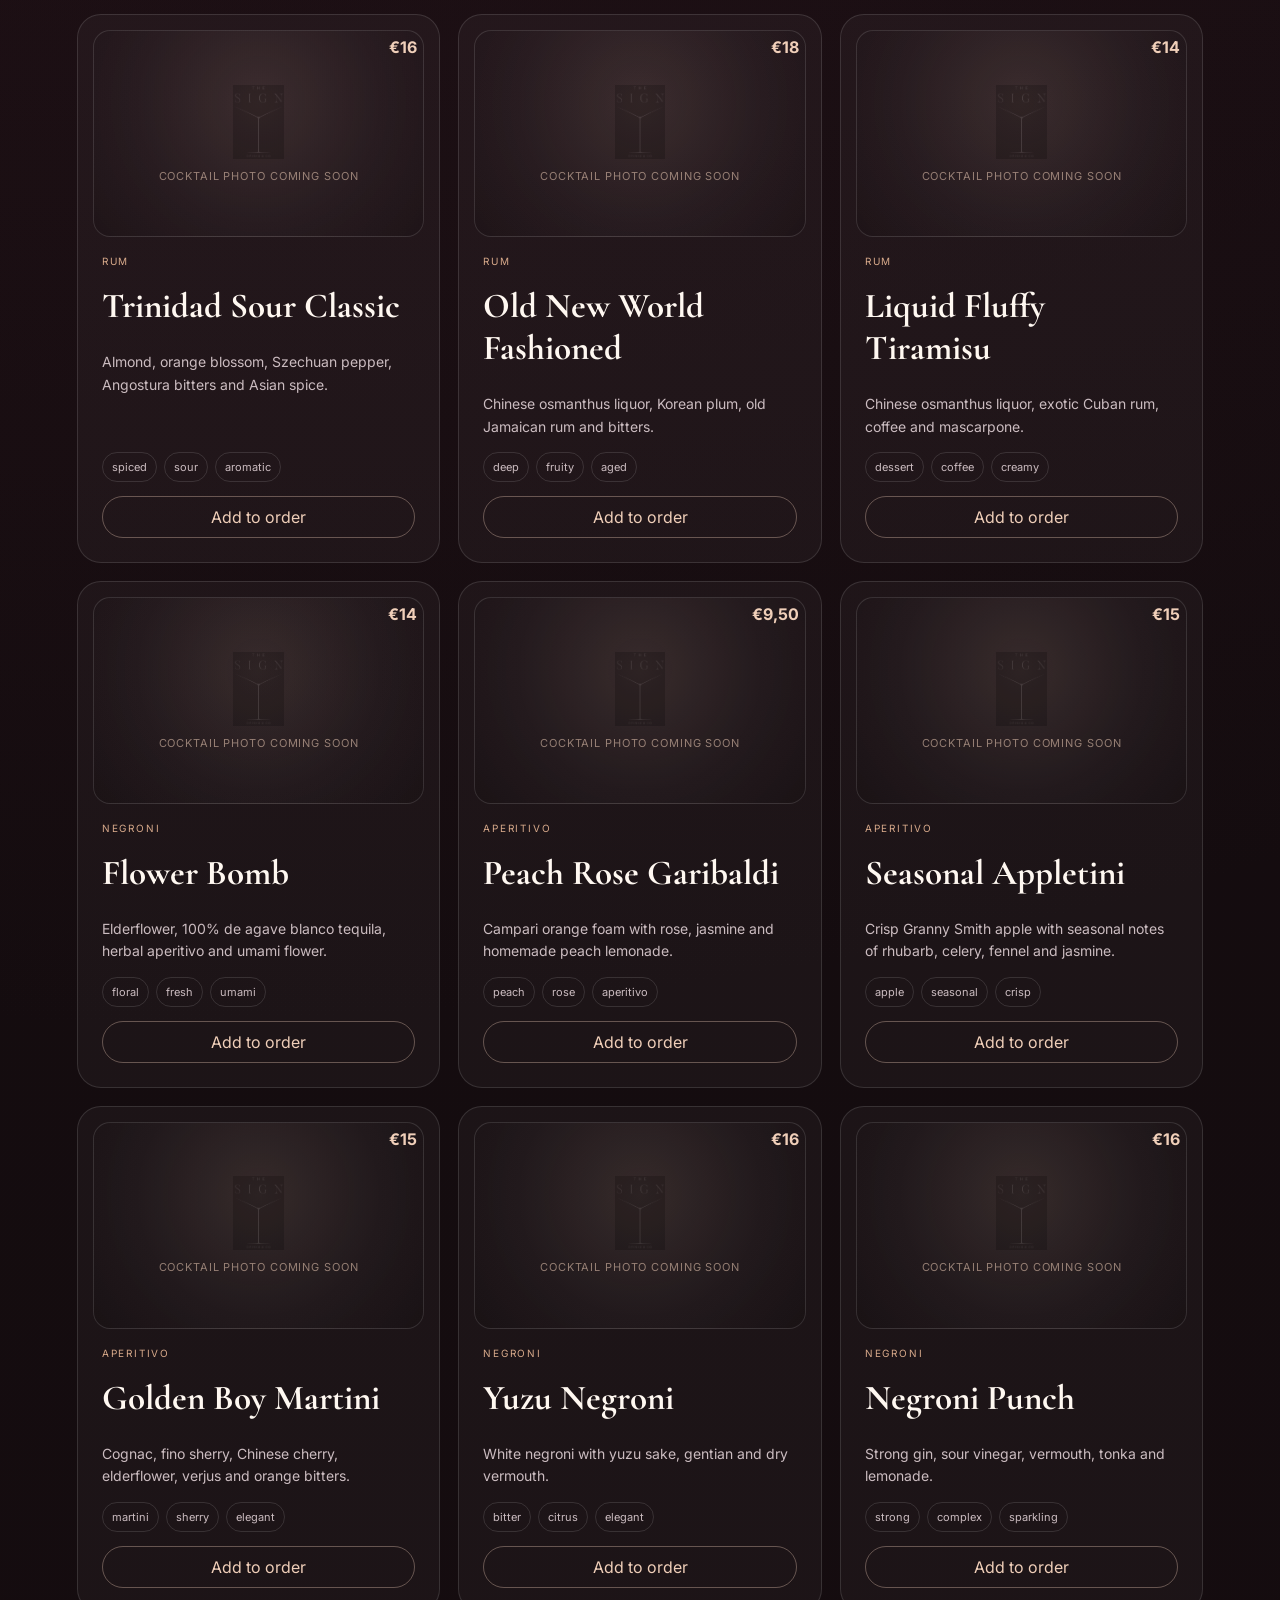
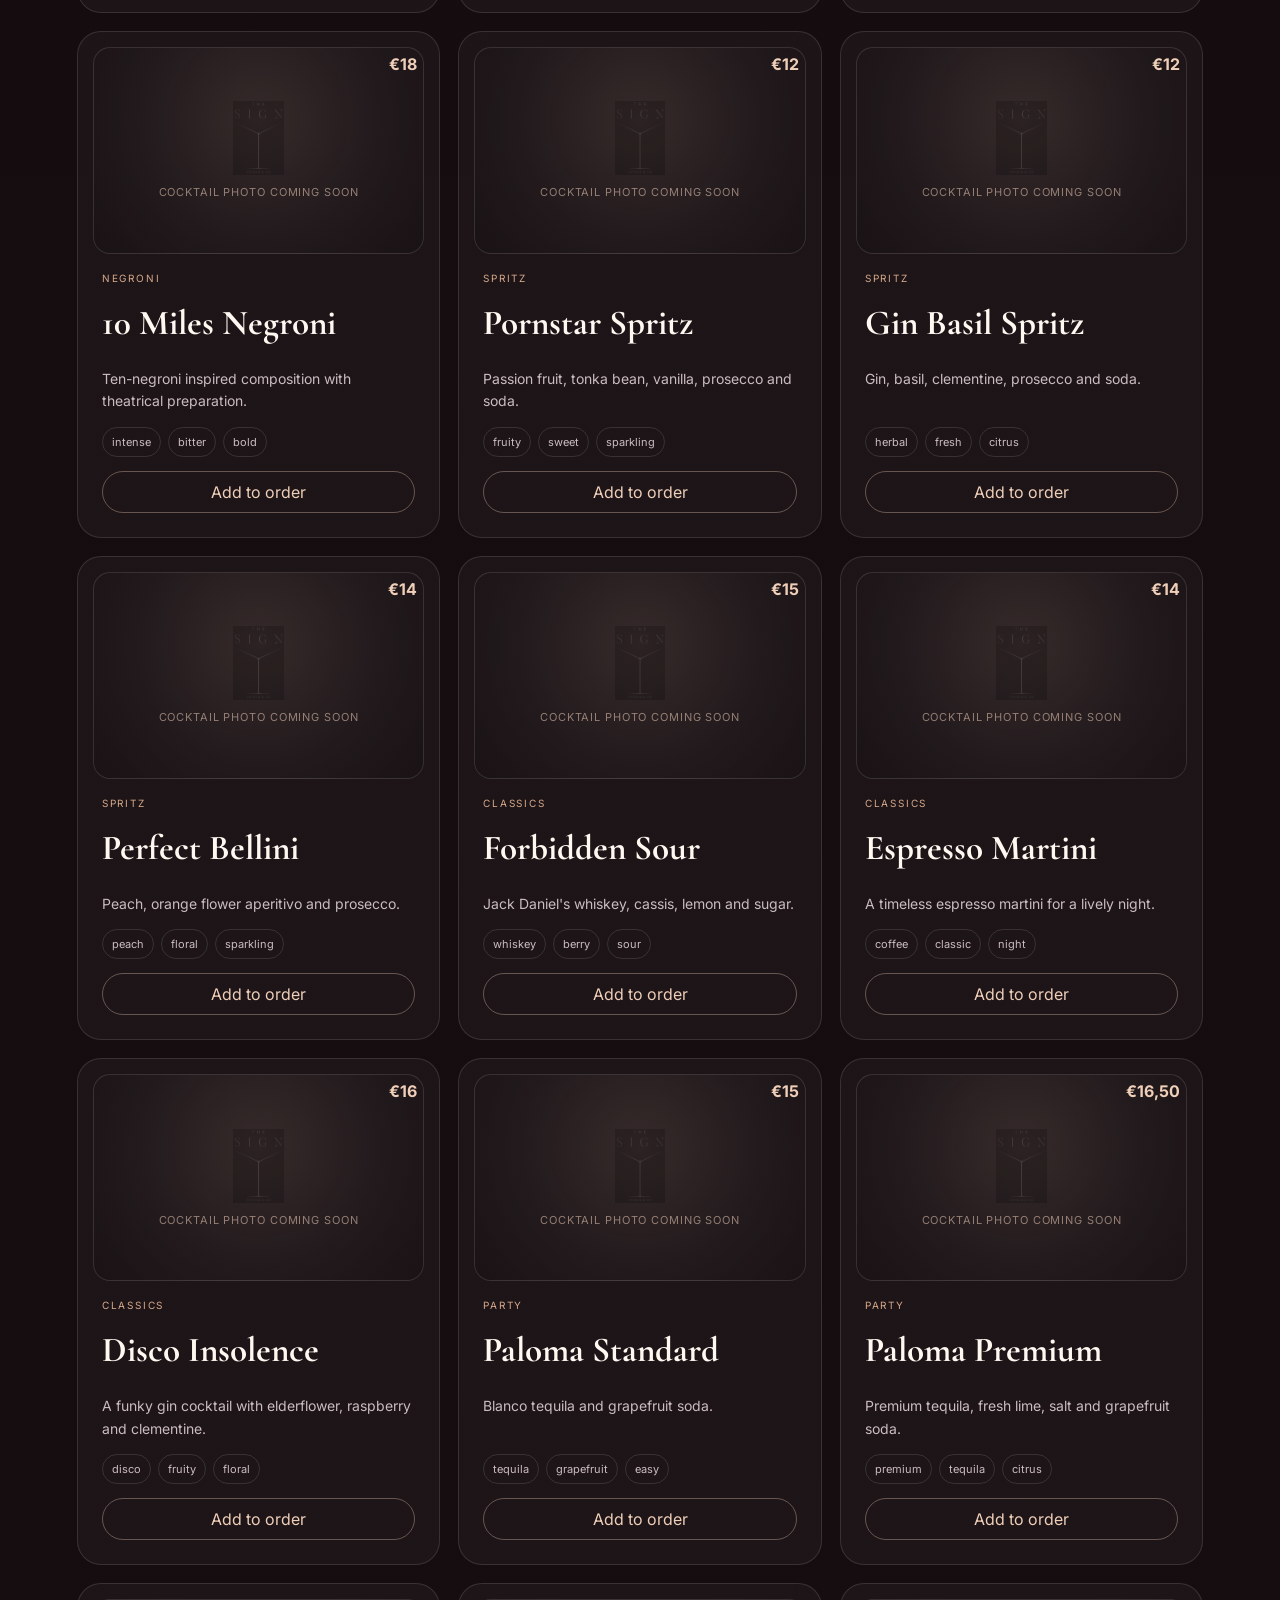
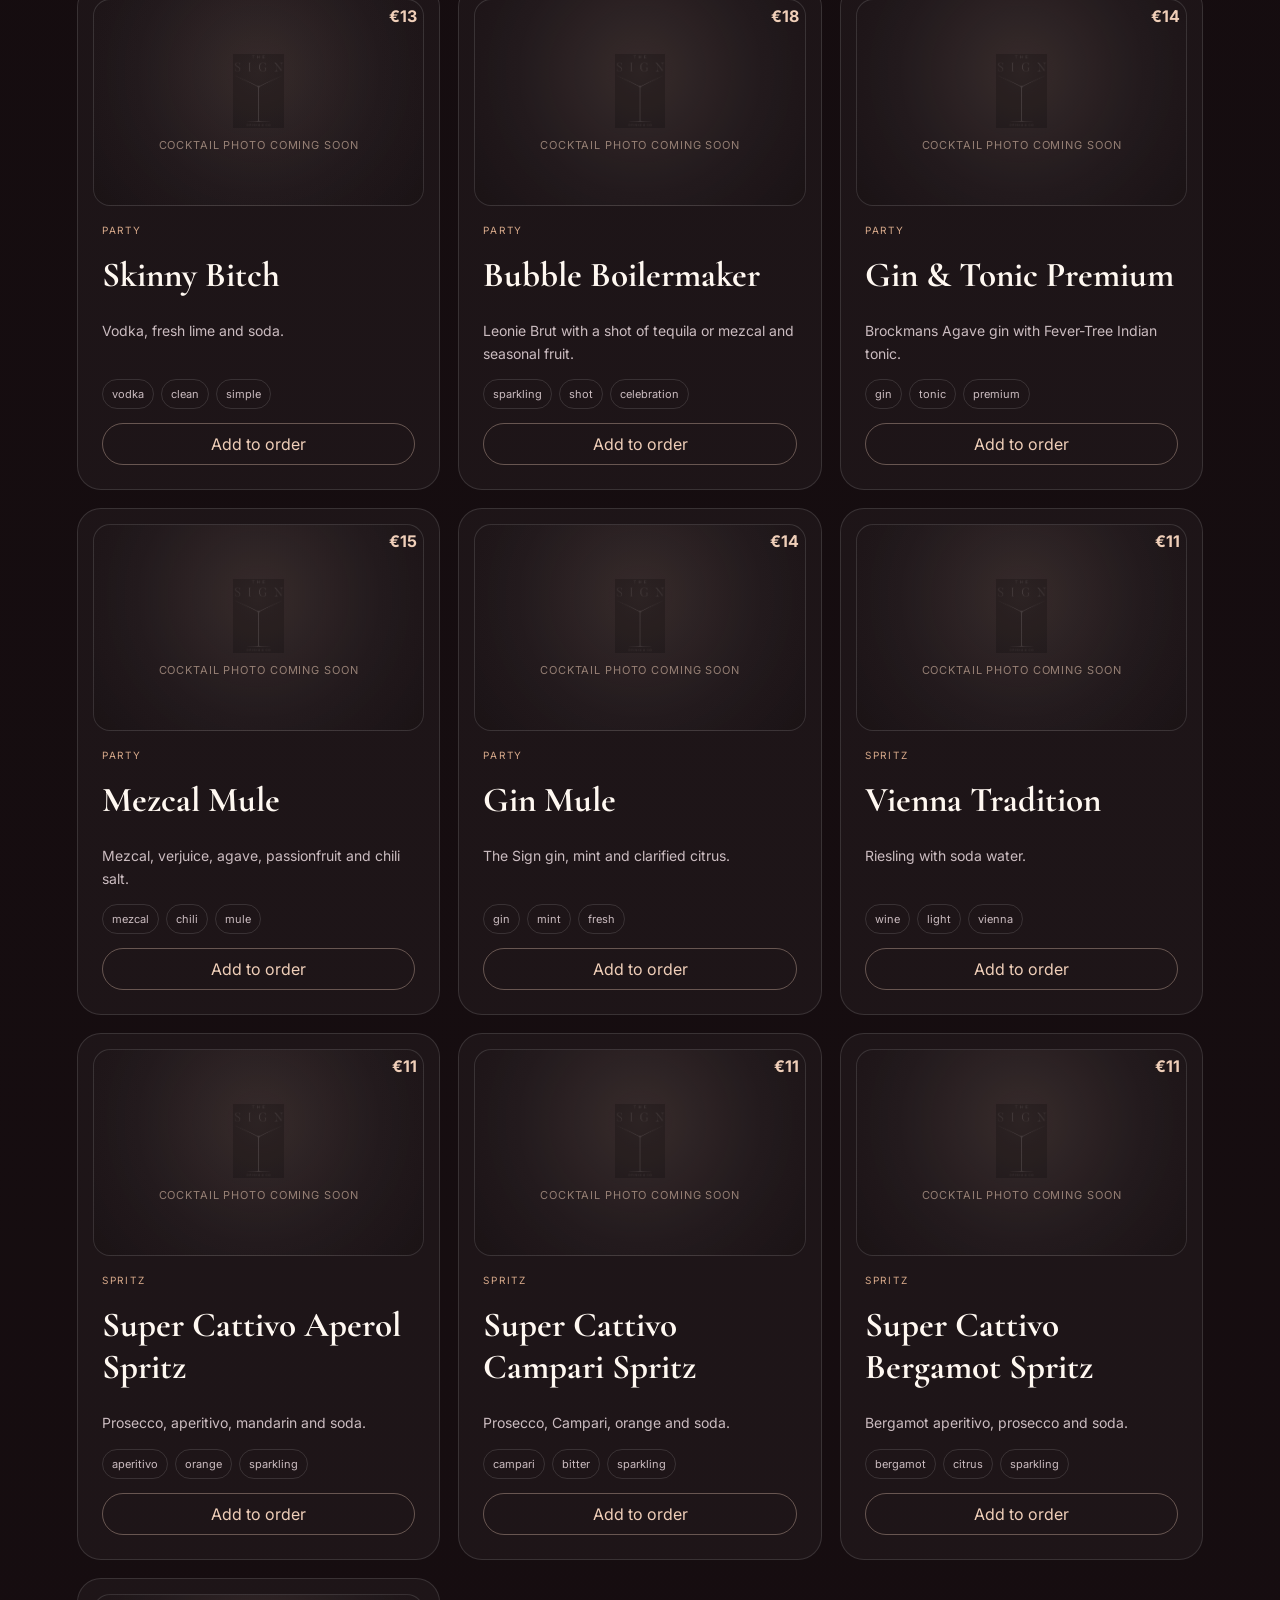
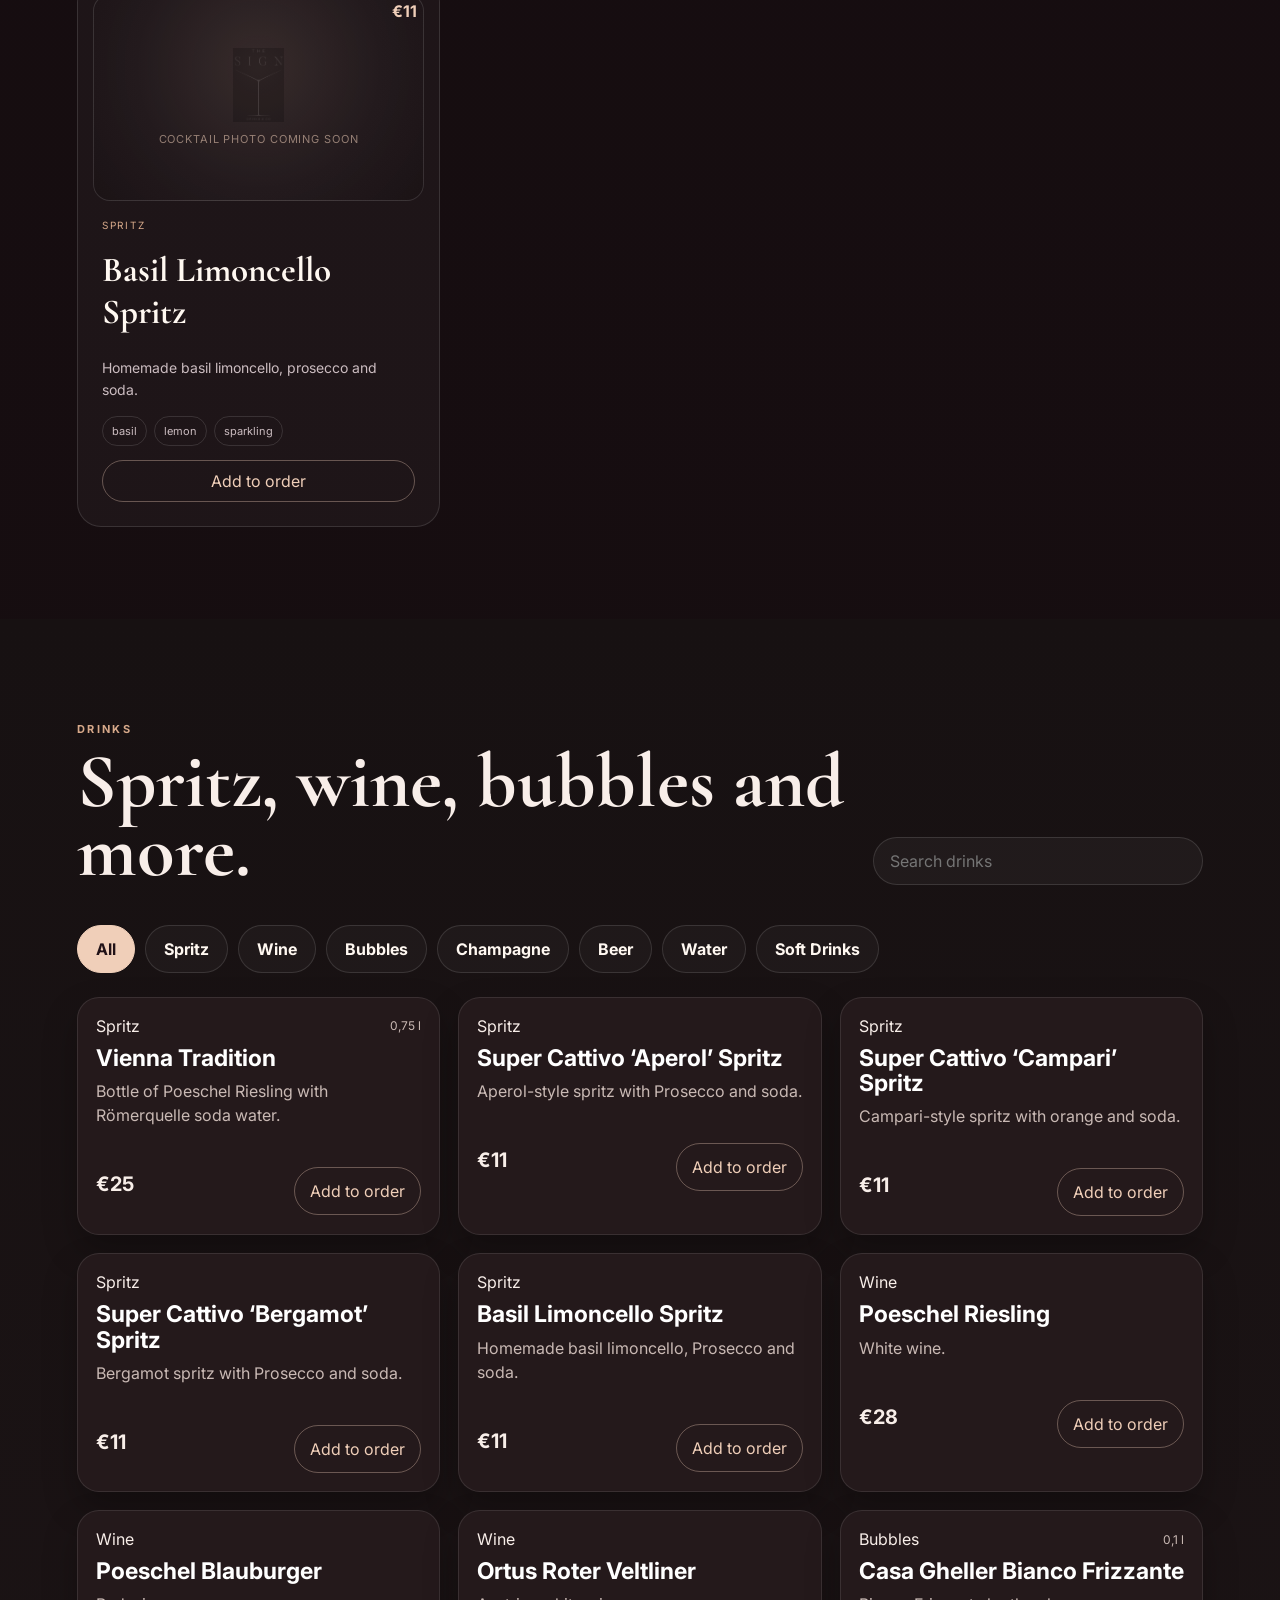
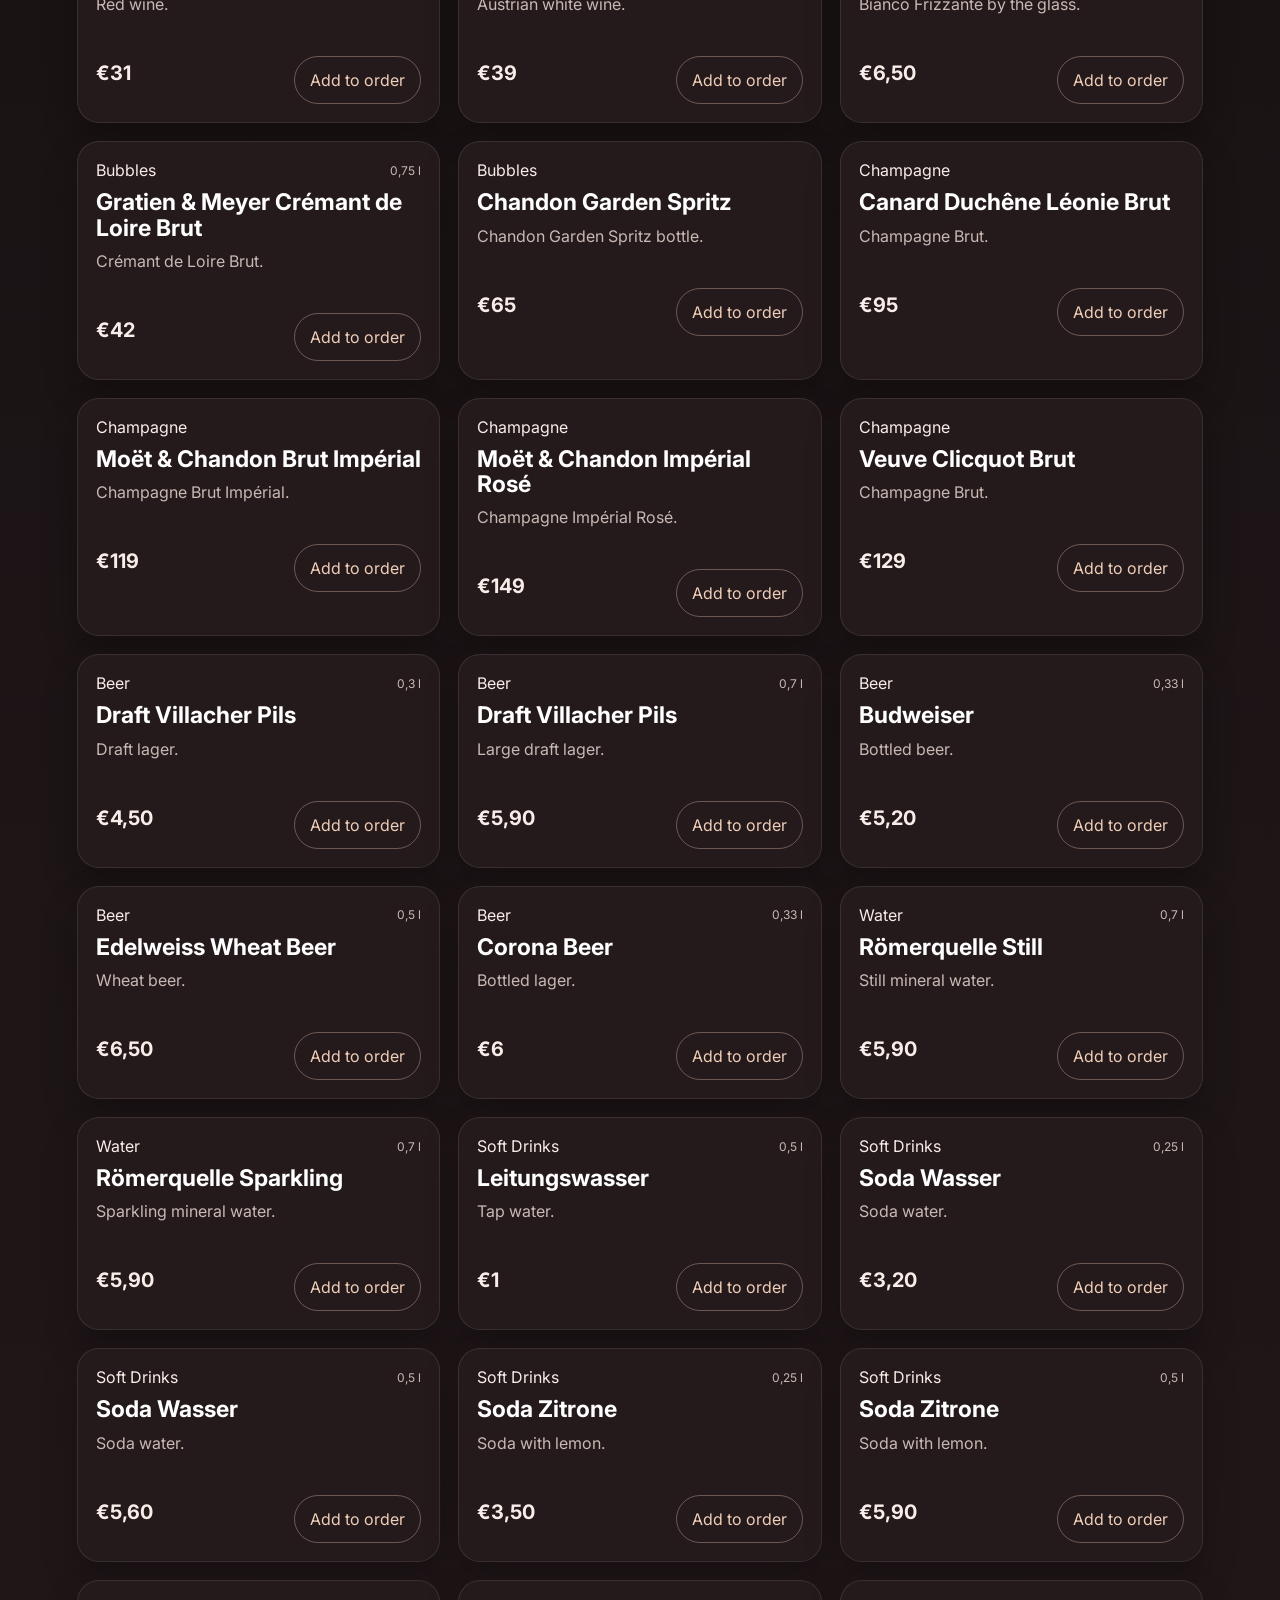
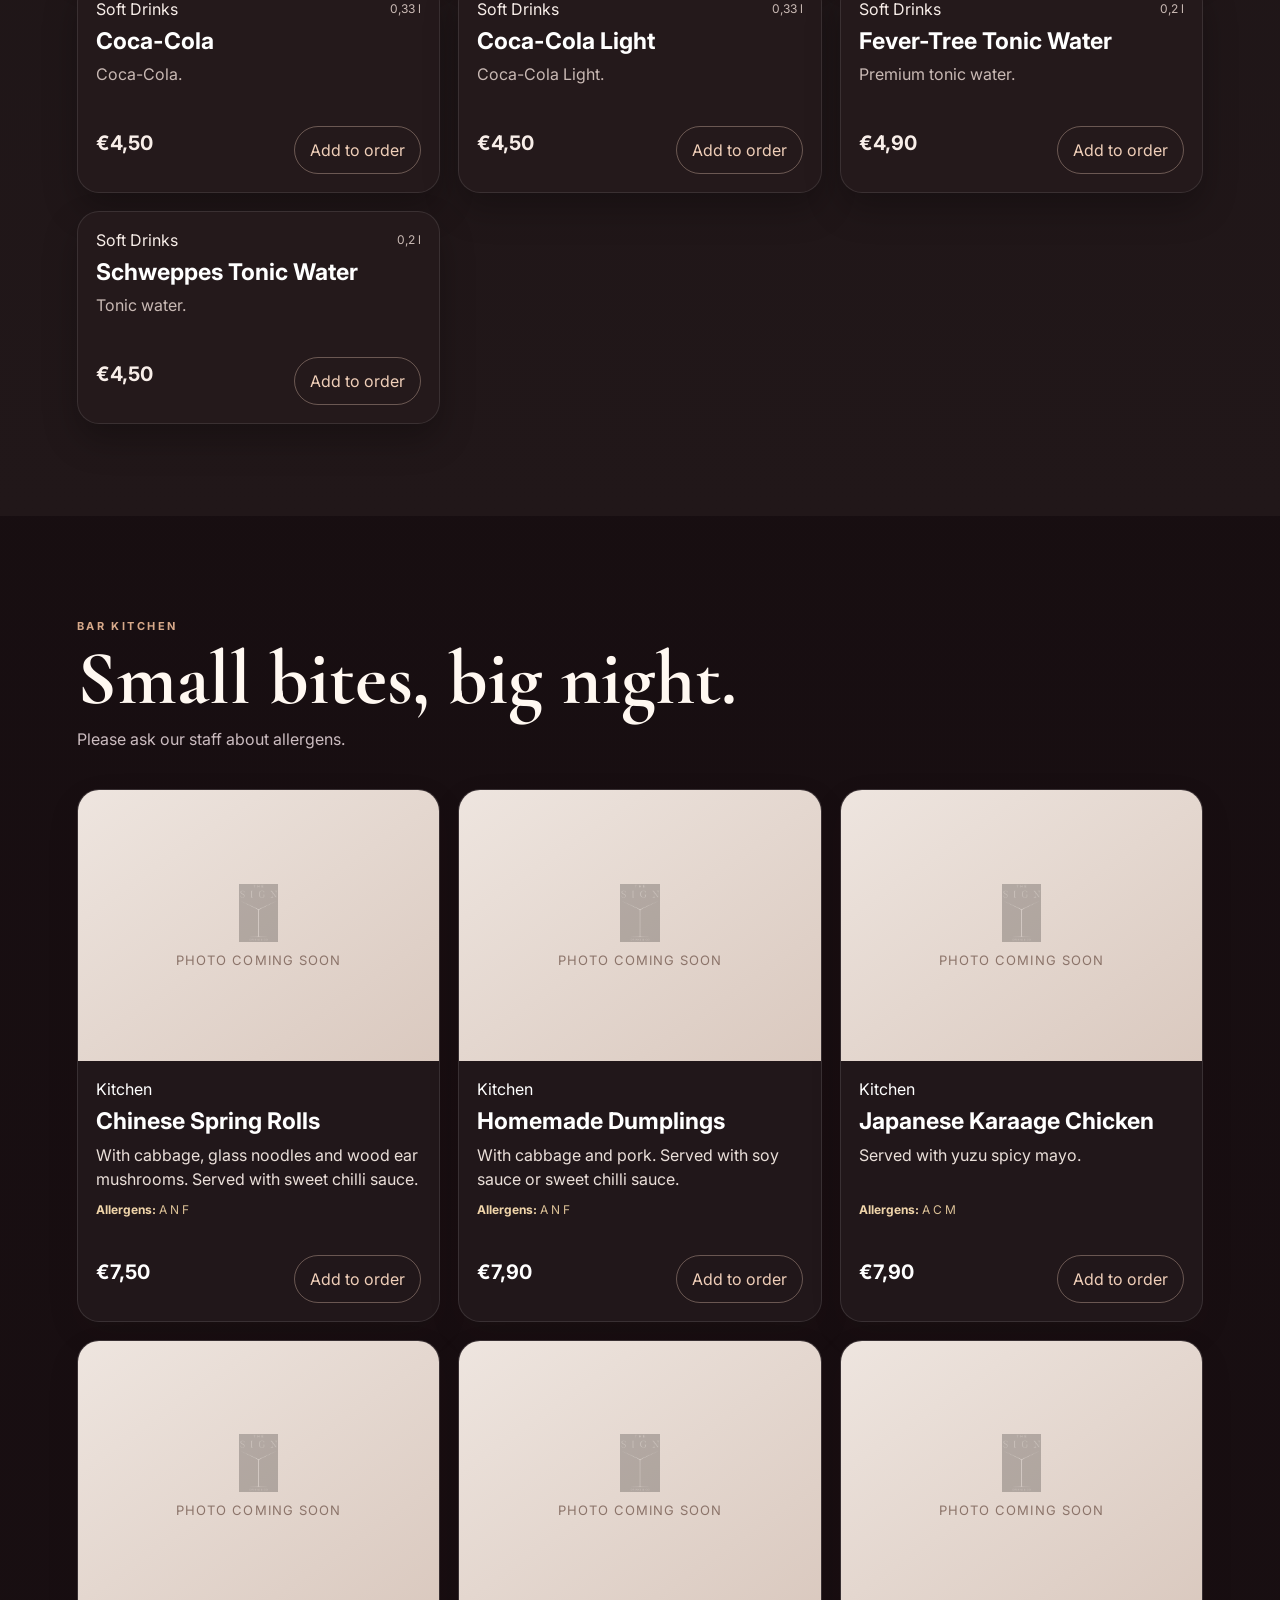
==== commit 58c707b0: "Add files via upload" ====
--- a/index.html
+++ b/index.html
@@ -22,7 +22,9 @@
   <button class="brand" data-go="home"><img class="logo-mark" src="logo.png" alt="The Sign"><span><b>The Sign</b><small data-i18n="brandSub">AI Cocktail Experience</small></span></button>
   <nav>
     <button data-go="ai" data-i18n="navAI">AI Bartender</button>
-    <button data-go="menu" data-i18n="navMenu">Full Menu</button>
+    <button data-go="menu" data-i18n="navMenu">Cocktails</button>
+    <button data-go="drinks" data-i18n="navDrinks">Drinks</button>
+    <button data-go="kitchen" data-i18n="navKitchen">Kitchen</button>
     <button data-go="rituals" data-i18n="navRituals">Rituals</button><a href="hydration.html">Hydration</a><a href="party.html">Party</a>
   </nav>
   <div class="header-actions">
@@ -30,13 +32,16 @@
     <button id="navToggle" class="nav-toggle" aria-label="Menu" aria-expanded="false"><span></span><span></span><span></span></button>
   </div>
 </header>
-<div id="mobileNav" class="mobile-nav">
+<div id="mobileNav" class="mobile-nav" aria-hidden="true">
   <button data-go="ai" data-i18n="navAI">AI Bartender</button>
-  <button data-go="menu" data-i18n="navMenu">Full Menu</button>
+  <button data-go="menu" data-i18n="navMenu">Cocktails</button>
+  <button data-go="drinks" data-i18n="navDrinks">Drinks</button>
+  <button data-go="kitchen" data-i18n="navKitchen">Kitchen</button>
   <button data-go="rituals" data-i18n="navRituals">Rituals</button>
   <a href="hydration.html">Hydration</a>
   <a href="party.html">Party</a>
 </div>
+<div id="mobileNavBackdrop" class="mobile-nav-backdrop" aria-hidden="true"></div>
 
 <main>
 <section id="home" class="hero">
@@ -144,6 +149,19 @@
   <div id="menuGrid" class="menu-grid"></div>
 </section>
 
+<section id="drinks" class="section catalog-section dark-soft">
+  <div class="heading split"><div><p class="eyebrow" data-i18n="drinksEyebrow">DRINKS</p><h2 data-i18n="drinksTitle">Spritz, wine, bubbles and more.</h2></div><input id="drinksSearch" class="search" data-i18n-placeholder="drinksSearch" placeholder="Search drinks"></div>
+  <div id="drinksFilters" class="filters catalog-filters"></div>
+  <div id="drinksGrid" class="product-grid"></div>
+</section>
+
+<section id="kitchen" class="section catalog-section">
+  <div class="heading"><p class="eyebrow" data-i18n="kitchenEyebrow">BAR KITCHEN</p><h2 data-i18n="kitchenTitle">Small bites, big night.</h2><p class="catalog-note" data-i18n="allergenNote">Please ask our staff about allergens.</p></div>
+  <div id="foodGrid" class="product-grid food-grid"></div>
+  <div class="heading dessert-heading"><p class="eyebrow" data-i18n="dessertEyebrow">DESSERTS</p><h2 data-i18n="dessertTitle">A little sweet finish.</h2></div>
+  <div id="dessertGrid" class="product-grid food-grid"></div>
+</section>
+
 <section id="rituals" class="section rituals">
   <div class="heading"><p class="eyebrow" data-i18n="ritualEyebrow">A LITTLE RITUAL WORTH KEEPING</p><h2 data-i18n="ritualTitle">Every night has its own story.</h2></div>
   <div class="ritual-grid">
@@ -166,9 +184,10 @@
     <button class="primary full" id="confirmOrder" data-i18n="sendStaff">🍸 Add to overview</button>
   </div>
 </aside>
-<button id="cartFab" class="cart-fab">🛒 <span data-i18n="order">Tonight's Picks</span> (<span id="cartCount">0</span>)</button>
+<button id="cartFab" class="cart-fab"><span>🛒</span><span data-i18n="order">Tonight's Picks</span><b><span id="cartCount">0</span> · <span id="cartFabTotal">€0,00</span></b></button>
 <div id="toast" class="toast"></div>
 <script src="menu-data.js"></script>
+<script src="v11-data.js"></script>
 <script src="shared.js"></script>
 <script src="app.js"></script>
 
--- a/style.css
+++ b/style.css
@@ -595,3 +595,84 @@
  .cart-fab{left:14px;right:14px;width:auto;text-align:center}
 }
 @media(max-width:370px){.strength-cards,.spirit-cards{grid-template-columns:repeat(2,minmax(0,1fr))}.brand small{display:none}.pill{padding:8px 11px}}
+
+/* V11 Digital Menu — mobile-first catalog */
+.dark-soft{background:linear-gradient(180deg,#171112,#211719);color:#f8eee9}
+.catalog-section{overflow:hidden}
+.catalog-note{max-width:620px;color:var(--muted)}
+.product-grid{display:grid;grid-template-columns:repeat(3,minmax(0,1fr));gap:18px}
+.product-card{background:#fff;border:1px solid rgba(82,52,42,.13);border-radius:22px;overflow:hidden;box-shadow:0 12px 34px rgba(40,20,15,.08);display:flex;flex-direction:column;min-width:0}
+.dark-soft .product-card{background:#24191b;border-color:rgba(255,255,255,.1);box-shadow:0 16px 34px rgba(0,0,0,.25)}
+.catalog-photo{position:relative;aspect-ratio:4/3;background:linear-gradient(145deg,#eee5df,#dac9bf);overflow:hidden}
+.catalog-photo>img{width:100%;height:100%;object-fit:cover;display:block;opacity:0;transition:opacity .35s ease,transform .6s ease}
+.catalog-photo.has-photo>img{opacity:1}.catalog-photo.has-photo:hover>img{transform:scale(1.025)}
+.catalog-photo .photo-placeholder{position:absolute;inset:0;display:grid;place-content:center;justify-items:center;gap:10px;color:#8c746a;font-size:13px;text-align:center}
+.catalog-photo .photo-placeholder img{width:58px;height:58px;object-fit:contain;opacity:.22}
+.catalog-photo.has-photo .photo-placeholder{display:none}
+.product-body{padding:18px;display:flex;flex-direction:column;flex:1}
+.product-top{display:flex;align-items:center;justify-content:space-between;gap:12px}.product-volume{font-size:12px;color:var(--muted)}
+.product-card h3{font-size:23px;line-height:1.1;margin:10px 0 8px}.product-card p{color:var(--muted);line-height:1.5;margin:0 0 10px}
+.dark-soft .product-card h3{color:#fff}.dark-soft .product-card p,.dark-soft .product-volume{color:#c9b9b4}
+.allergens{font-size:12px!important;margin-top:auto!important}.product-action{display:flex;align-items:center;justify-content:space-between;gap:12px;margin-top:12px}.product-action strong{font-size:20px}
+.product-action .card-order{min-height:48px;padding:10px 15px}
+.dessert-heading{margin-top:54px}.cart-item>span{display:flex;flex-direction:column;gap:2px}.cart-item>span small{font-size:10px;text-transform:uppercase;letter-spacing:.12em;color:var(--muted)}
+.cart-fab b{font-size:12px;font-weight:700;margin-left:2px}
+@media(max-width:900px){.product-grid{grid-template-columns:repeat(2,minmax(0,1fr))}}
+@media(max-width:620px){
+ .section.catalog-section{padding-left:14px;padding-right:14px}.product-grid{grid-template-columns:1fr;gap:14px}.product-card{border-radius:18px;display:grid;grid-template-columns:116px 1fr;min-height:154px}.catalog-photo{aspect-ratio:auto;height:100%;min-height:154px}.product-body{padding:14px}.product-card h3{font-size:19px;margin:7px 0 6px}.product-card p{font-size:13px;line-height:1.35;display:-webkit-box;-webkit-line-clamp:3;-webkit-box-orient:vertical;overflow:hidden}.product-action{margin-top:auto}.product-action strong{font-size:18px}.product-action .card-order{min-height:44px;font-size:12px;padding:8px 11px}.allergens{font-size:11px!important}.dessert-heading{margin-top:38px}.cart-fab{max-width:calc(100vw - 24px);white-space:nowrap}.catalog-filters{display:flex;overflow-x:auto;flex-wrap:nowrap;padding-bottom:6px;scrollbar-width:none}.catalog-filters::-webkit-scrollbar{display:none}.catalog-filters button{flex:0 0 auto}
+}
+@media(max-width:390px){.product-card{grid-template-columns:102px 1fr}.product-body{padding:12px}.product-card h3{font-size:17px}.product-card p{font-size:12px}.product-action{gap:6px}.product-action .card-order{font-size:11px}}
+
+/* V11.1 Mobile Navigation + unified menu cards */
+@media(max-width:950px){
+ body.nav-open{overflow:hidden}
+ .mobile-nav{
+  display:flex;position:fixed;top:0;right:0;bottom:0;left:auto;width:min(84vw,360px);max-height:none;
+  padding:84px 18px 26px;background:rgba(19,12,15,.985);border-left:1px solid var(--line);border-bottom:0;
+  transform:translateX(105%);transition:transform .28s ease;overflow-y:auto;z-index:46;
+  box-shadow:-24px 0 70px rgba(0,0,0,.5)
+ }
+ .mobile-nav.open{max-height:none;transform:translateX(0)}
+ .mobile-nav button,.mobile-nav a{padding:16px 14px;border:0;border-bottom:1px solid rgba(255,255,255,.08);border-radius:10px;font-size:16px}
+ .mobile-nav button.active,.mobile-nav a.active{color:var(--gold);background:rgba(199,161,107,.09)}
+ .mobile-nav-backdrop{display:block;position:fixed;inset:0;background:rgba(0,0,0,.58);opacity:0;visibility:hidden;transition:.25s;z-index:45}
+ .mobile-nav-backdrop.open{opacity:1;visibility:visible}
+ .nav-toggle{position:relative;z-index:47}
+ header nav button.active{color:var(--gold)}
+}
+@media(min-width:951px){.mobile-nav-backdrop{display:none}}
+
+/* Drinks: compact text cards without empty image boxes */
+.product-card--compact{display:block;min-height:0}
+.product-card--compact .product-body{padding:18px}
+.product-card--compact .product-action{margin-top:16px}
+.product-card--compact h3{margin-top:10px}
+
+/* Food and desserts use the same vertical photo-card language as cocktails */
+.food-grid .product-card,.dessert-grid .product-card{background:#21171a;border-color:rgba(255,255,255,.11);color:#fff}
+.food-grid .product-card h3,.dessert-grid .product-card h3{color:#fff}
+.food-grid .product-card p,.dessert-grid .product-card p{color:#eadfd9}
+.food-grid .product-card .product-volume,.dessert-grid .product-card .product-volume{color:#d8c6bd}
+.food-grid .product-card .allergens,.dessert-grid .product-card .allergens{color:#dcc197}
+.food-grid .product-card .allergens b,.dessert-grid .product-card .allergens b{color:#f0d5aa}
+
+@media(max-width:620px){
+ .product-grid{grid-template-columns:1fr;gap:14px}
+ .product-card{border-radius:18px}
+ .product-card--photo{display:flex;flex-direction:column;min-height:0}
+ .product-card--photo .catalog-photo{aspect-ratio:4/3;height:auto;min-height:0}
+ .product-card--photo .product-body{padding:16px}
+ .product-card--photo h3{font-size:22px;margin:9px 0 7px}
+ .product-card--photo p{font-size:14px;line-height:1.45;display:block;overflow:visible}
+ .product-card--photo .allergens{font-size:12px!important}
+ .product-card--compact{display:block;min-height:0}
+ .product-card--compact .product-body{padding:15px}
+ .product-card--compact h3{font-size:20px}
+ .product-card--compact p{display:block;font-size:13px;line-height:1.4}
+ .product-card--compact .product-action{margin-top:12px}
+}
+@media(max-width:390px){
+ .product-card--photo,.product-card--compact{display:flex;grid-template-columns:none}
+ .product-card--photo .product-body,.product-card--compact .product-body{padding:14px}
+ .product-card--photo h3,.product-card--compact h3{font-size:19px}
+}
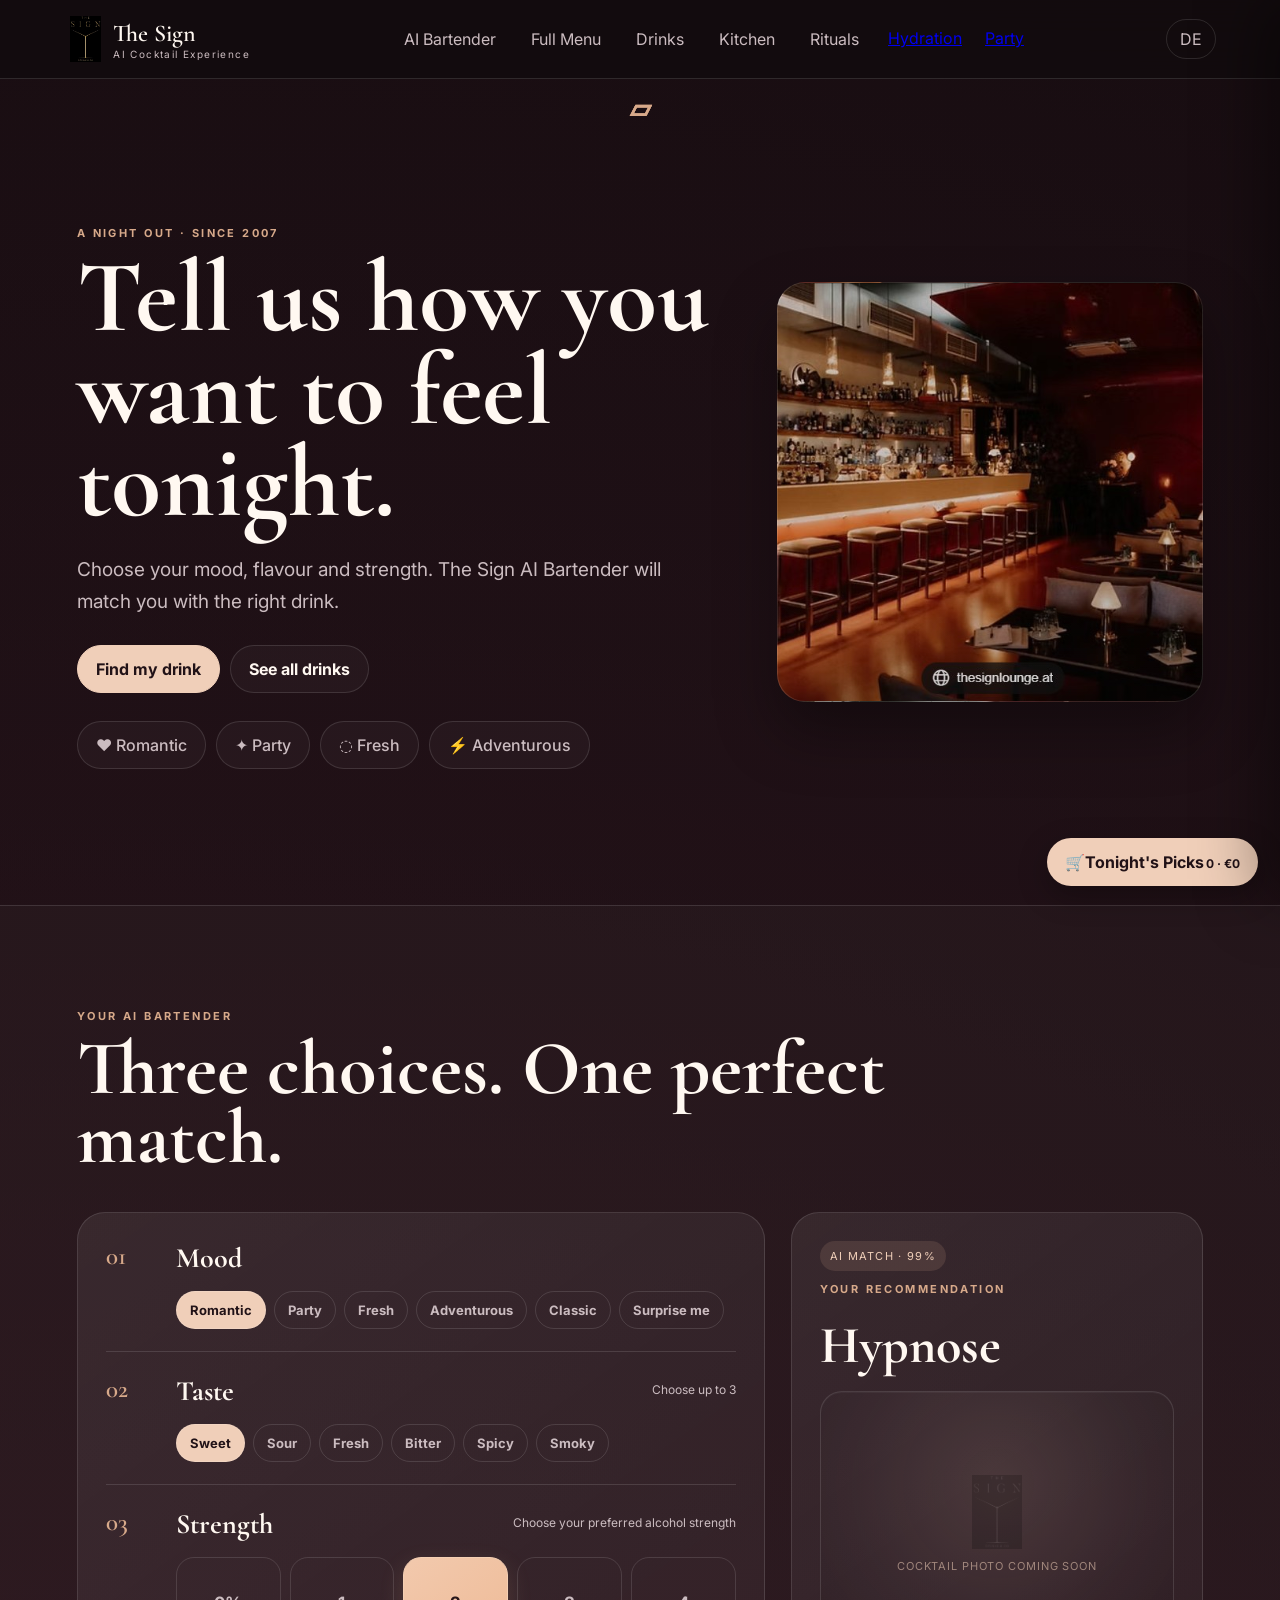
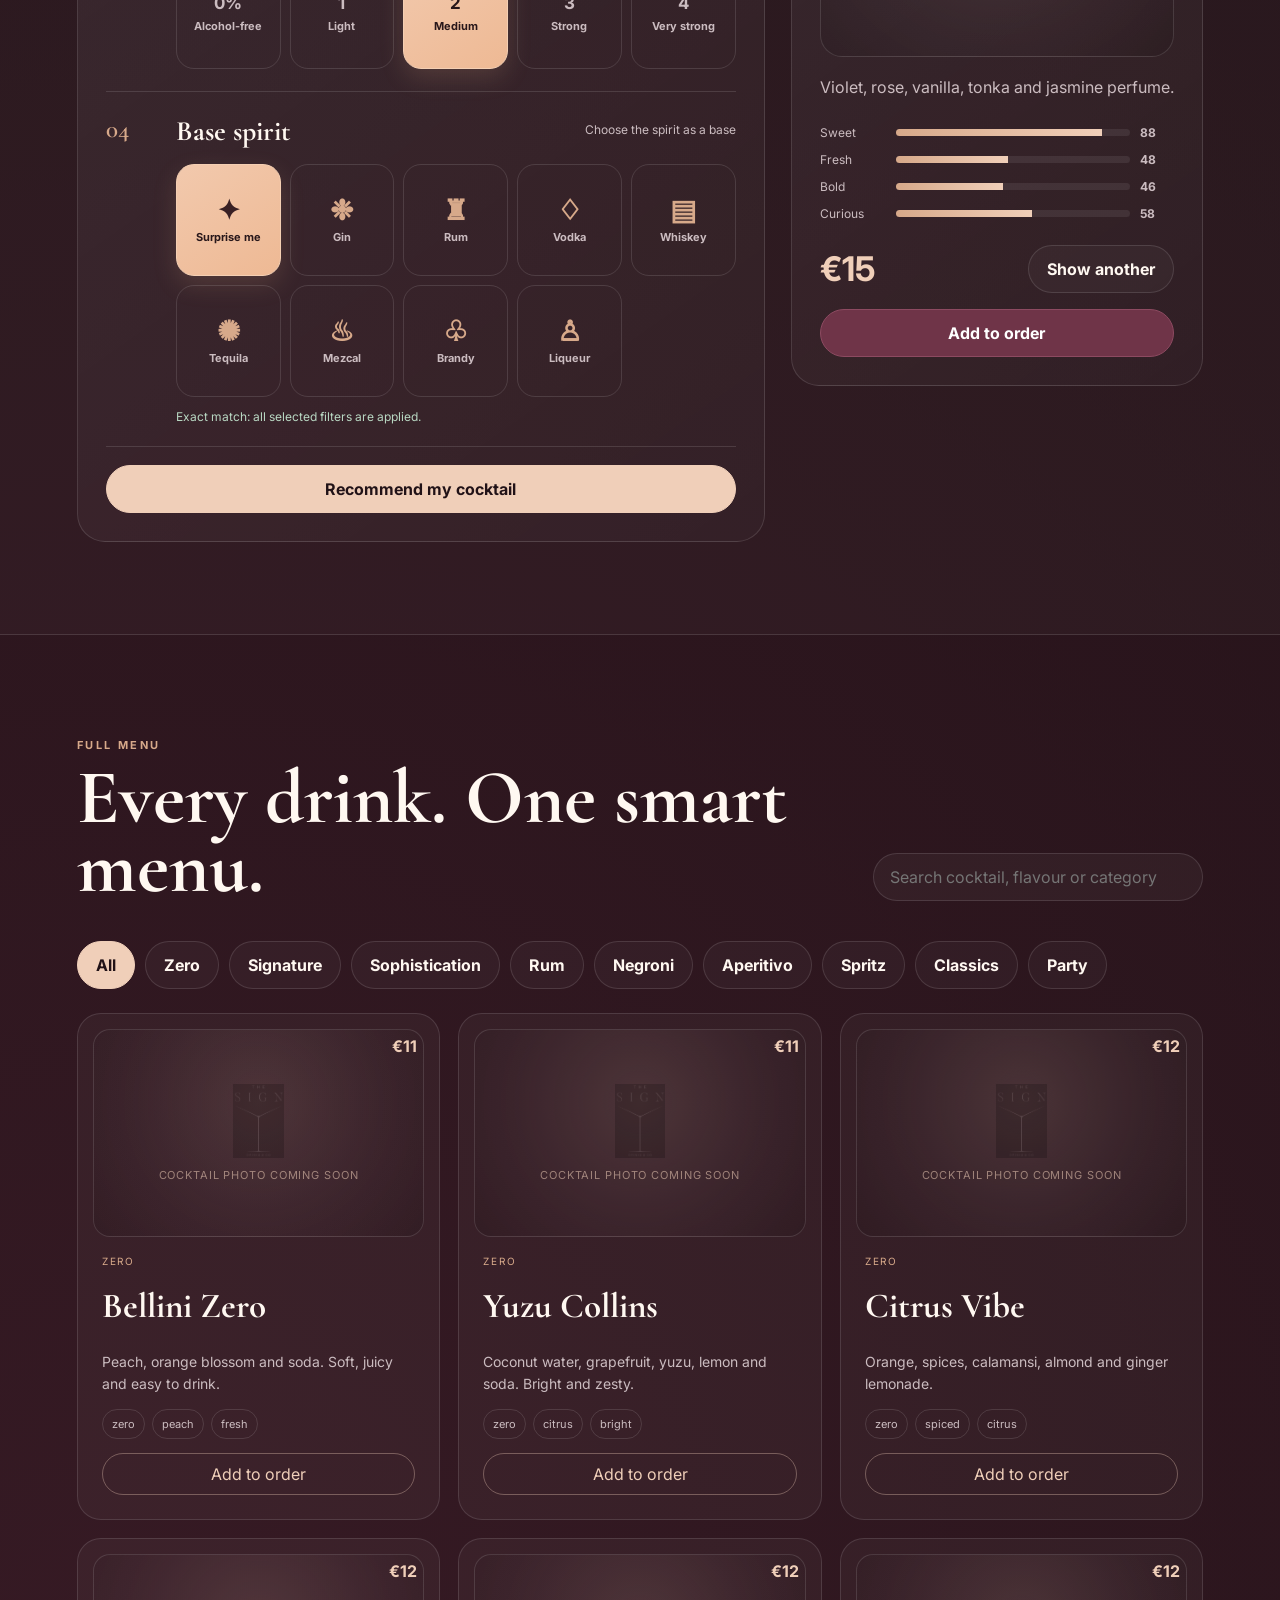
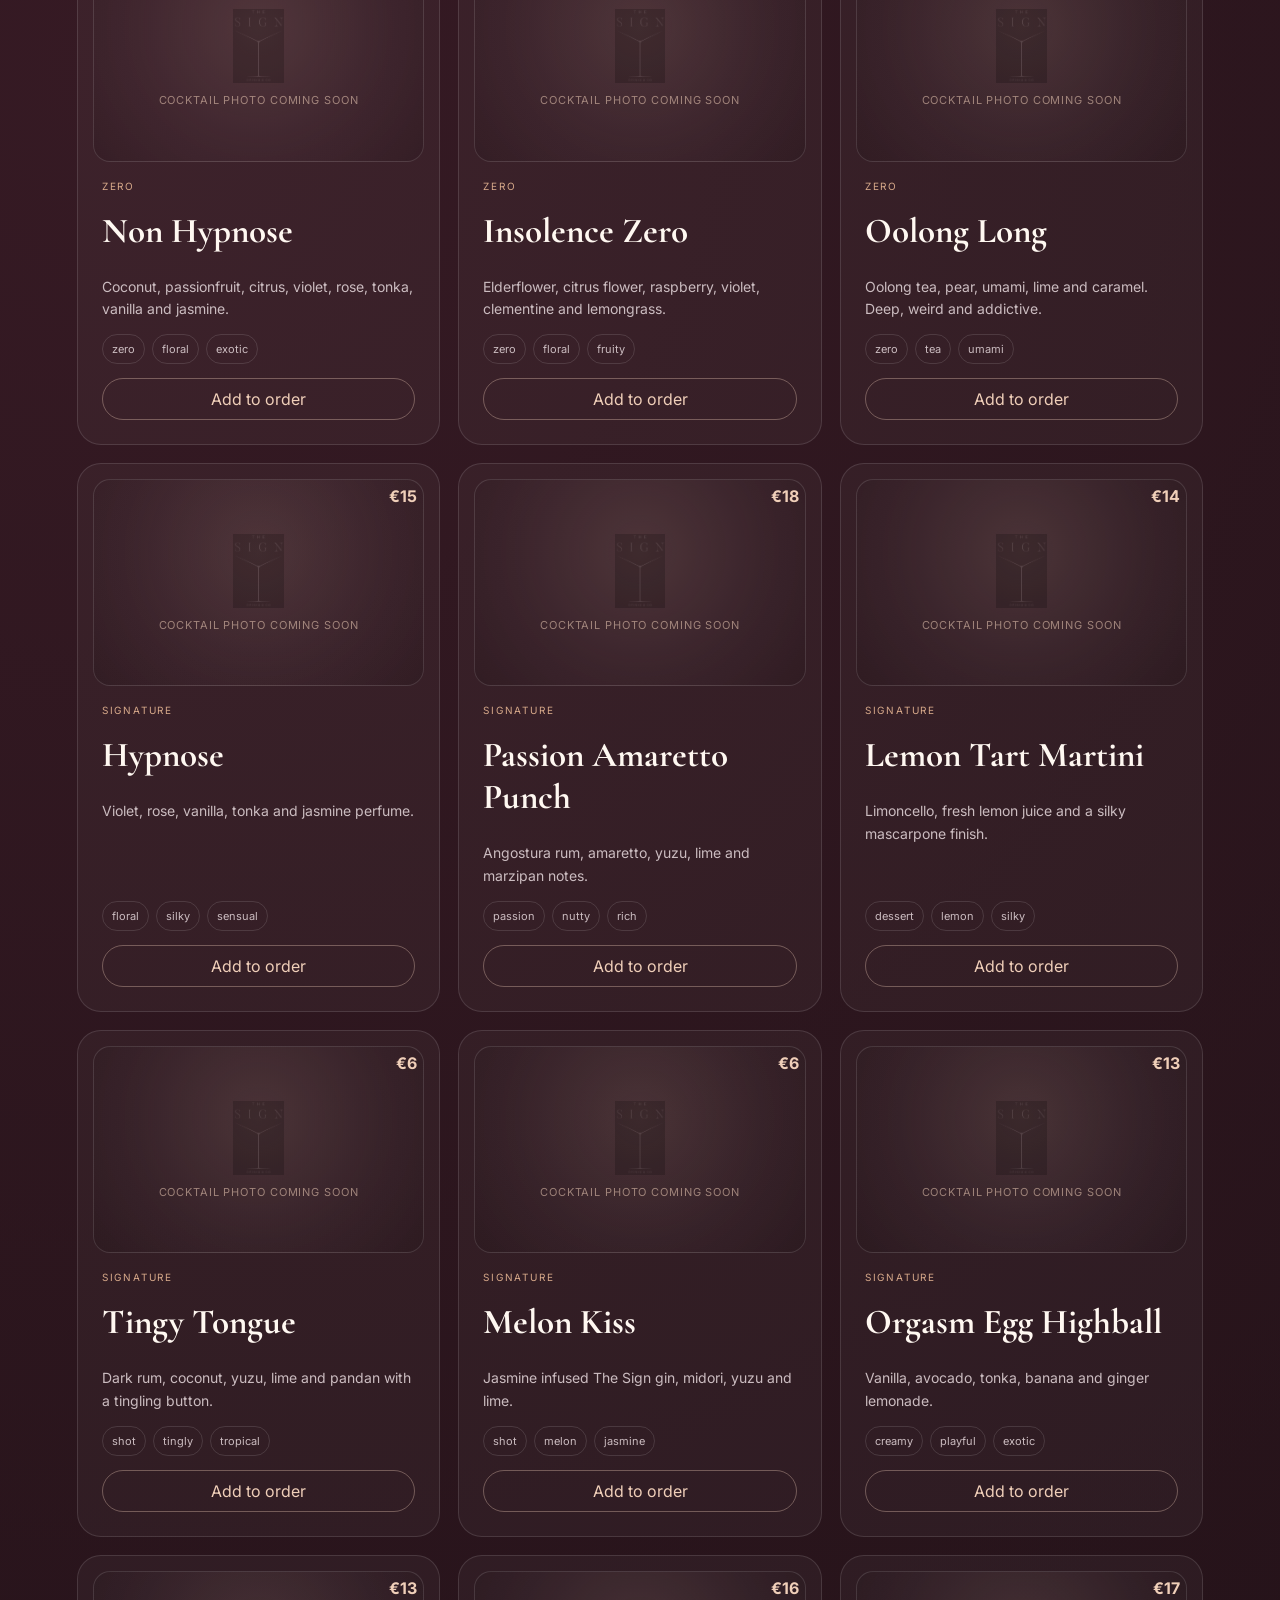
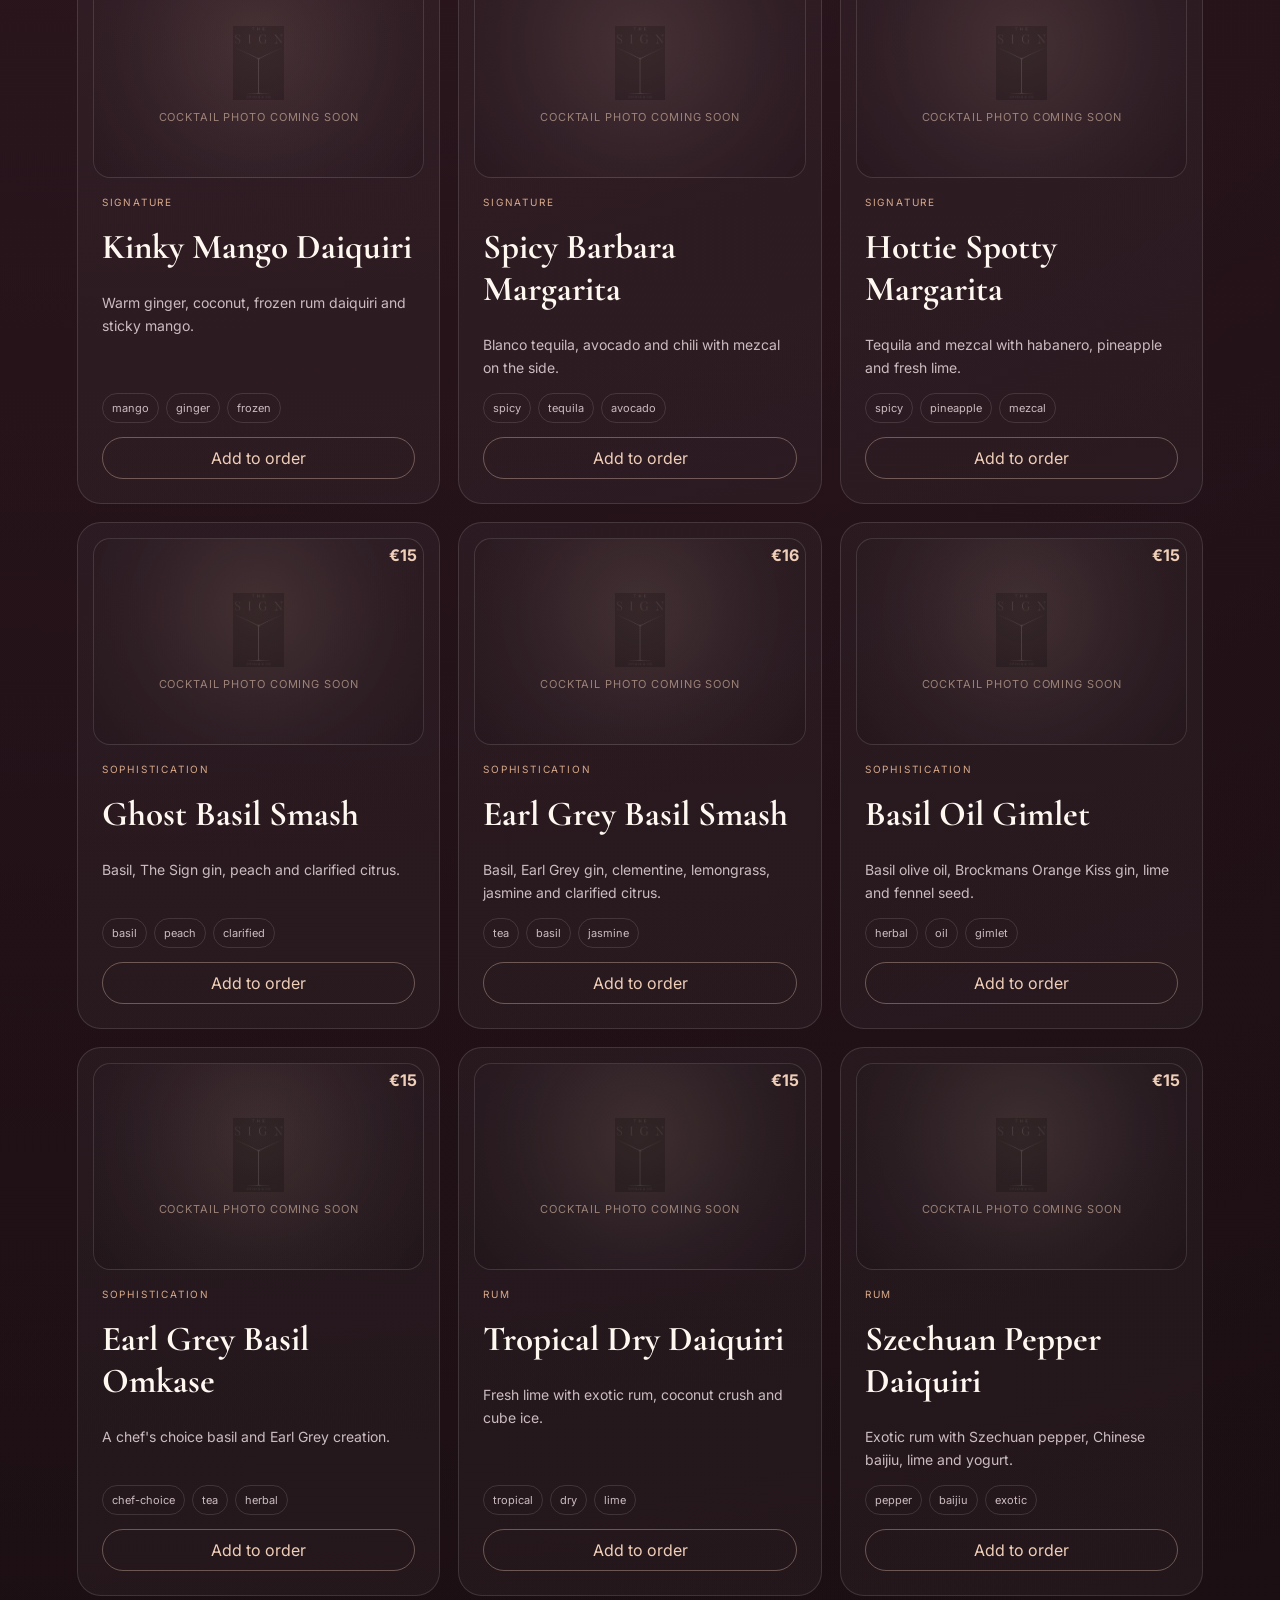
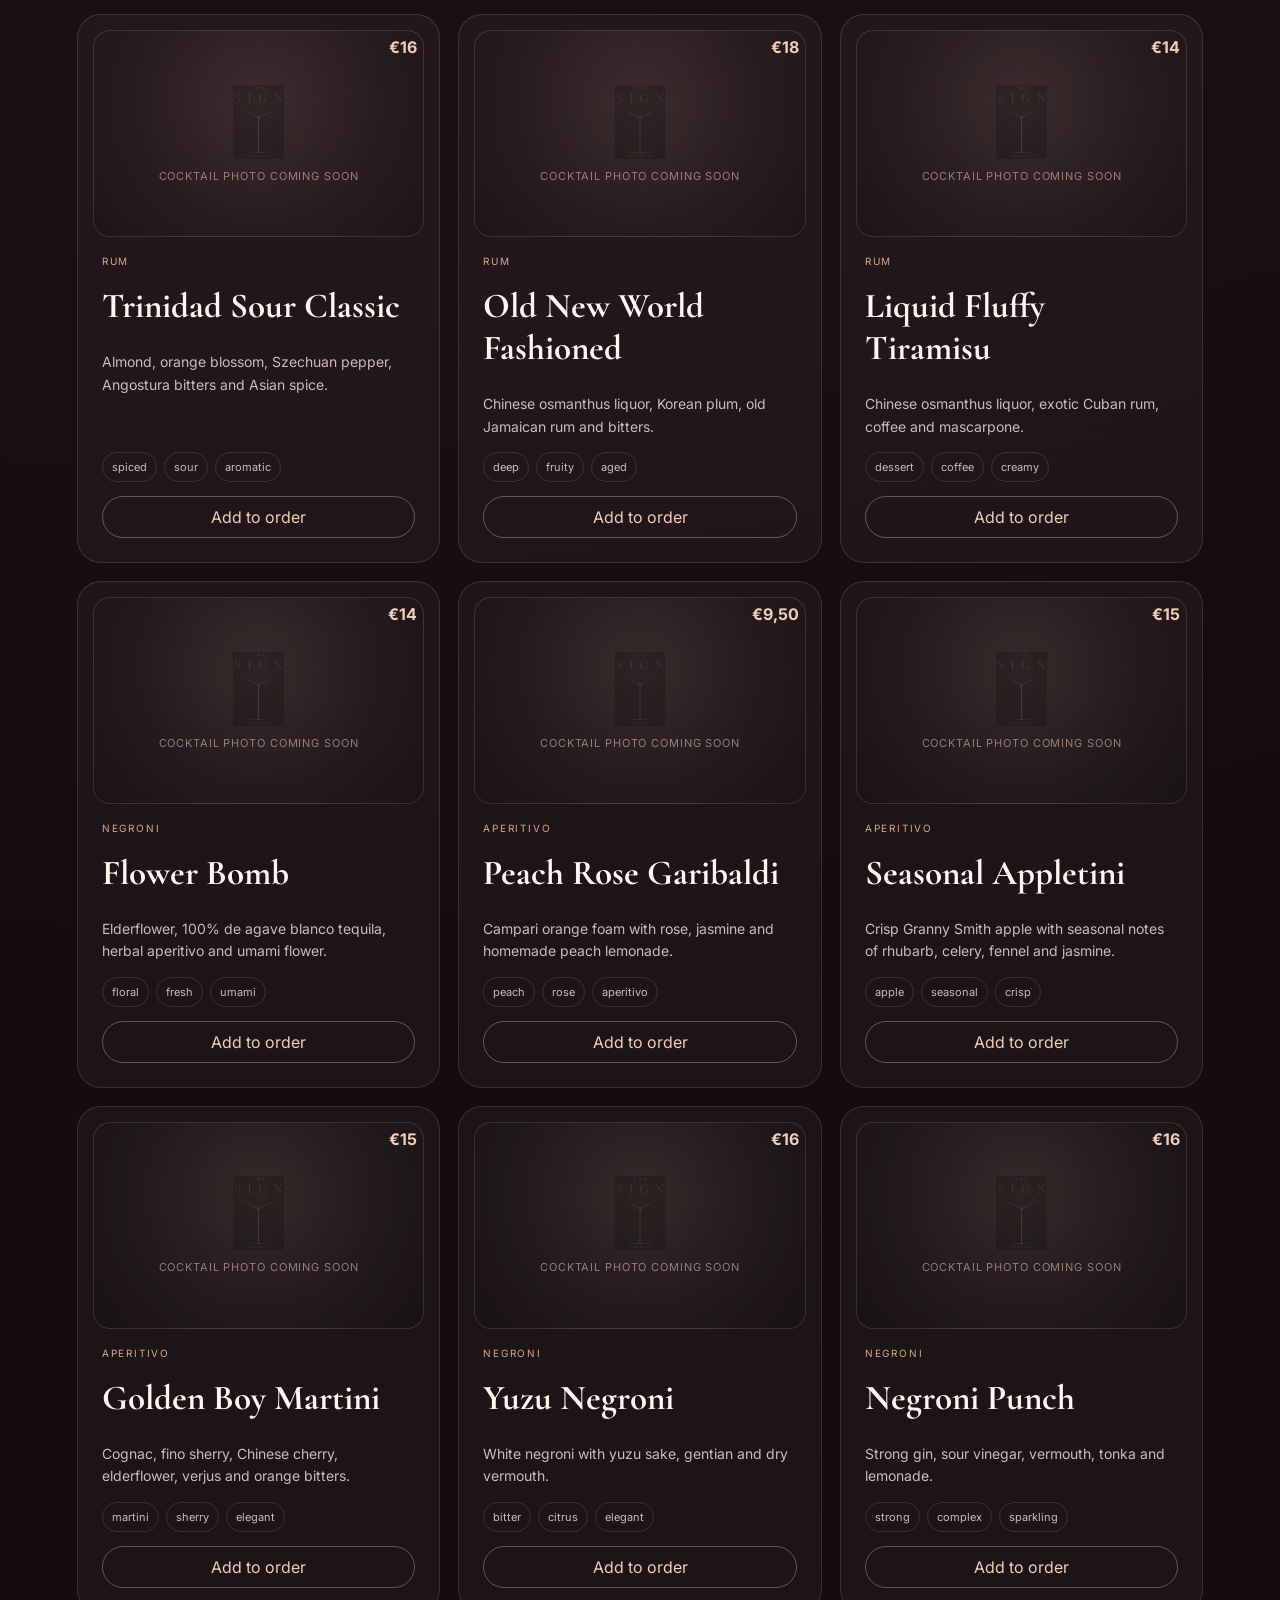
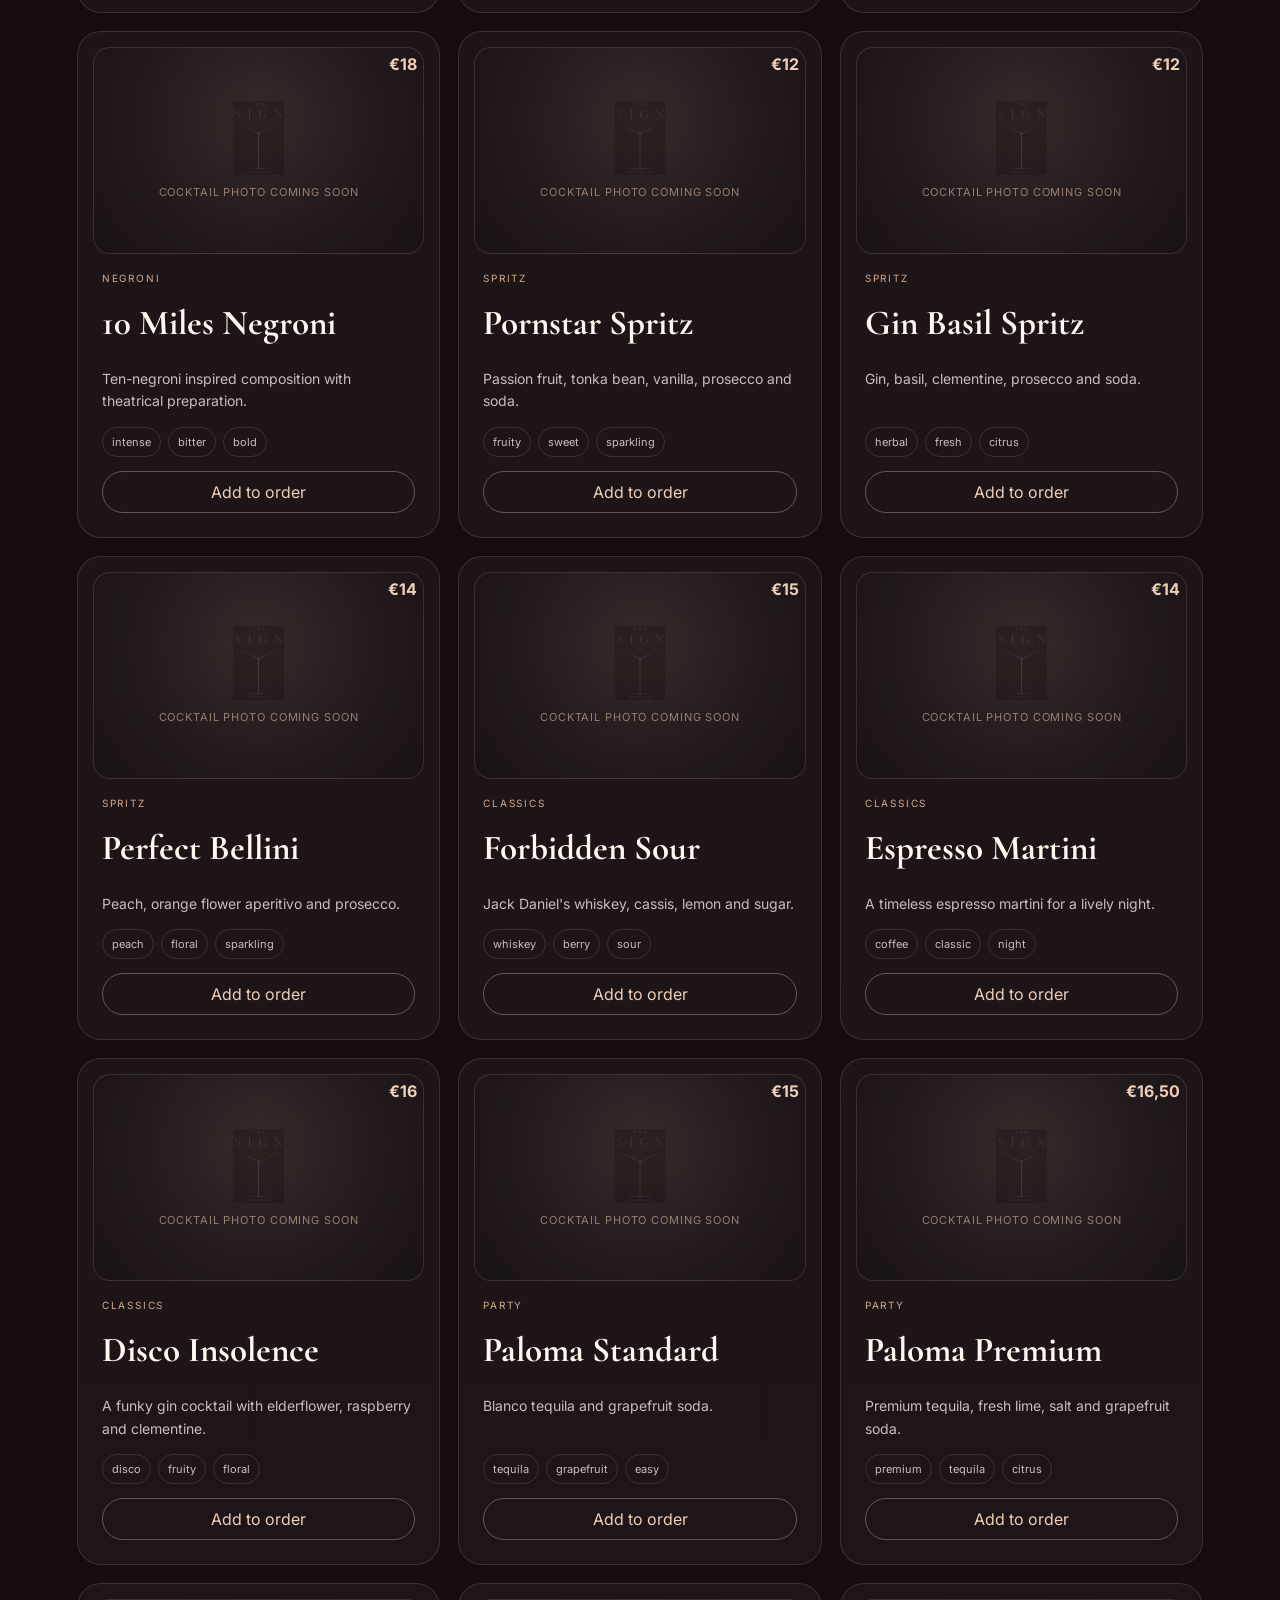
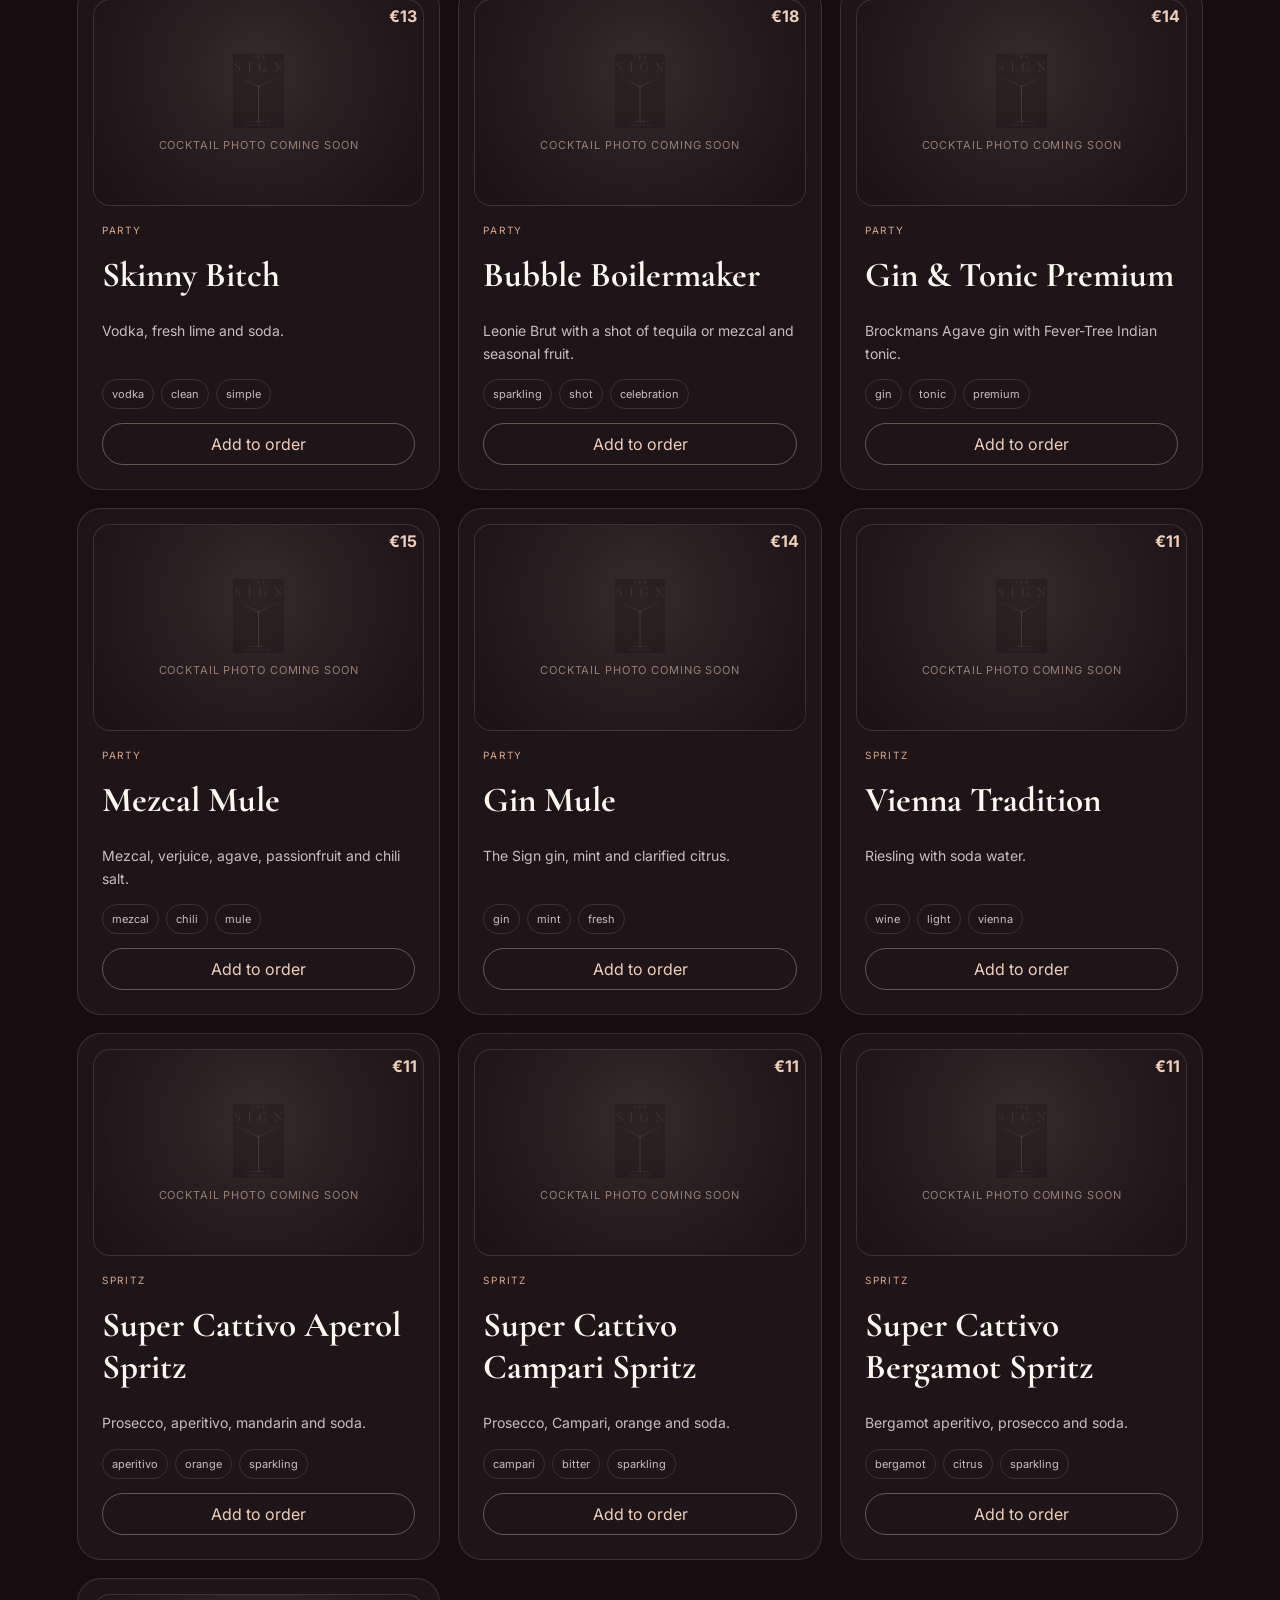
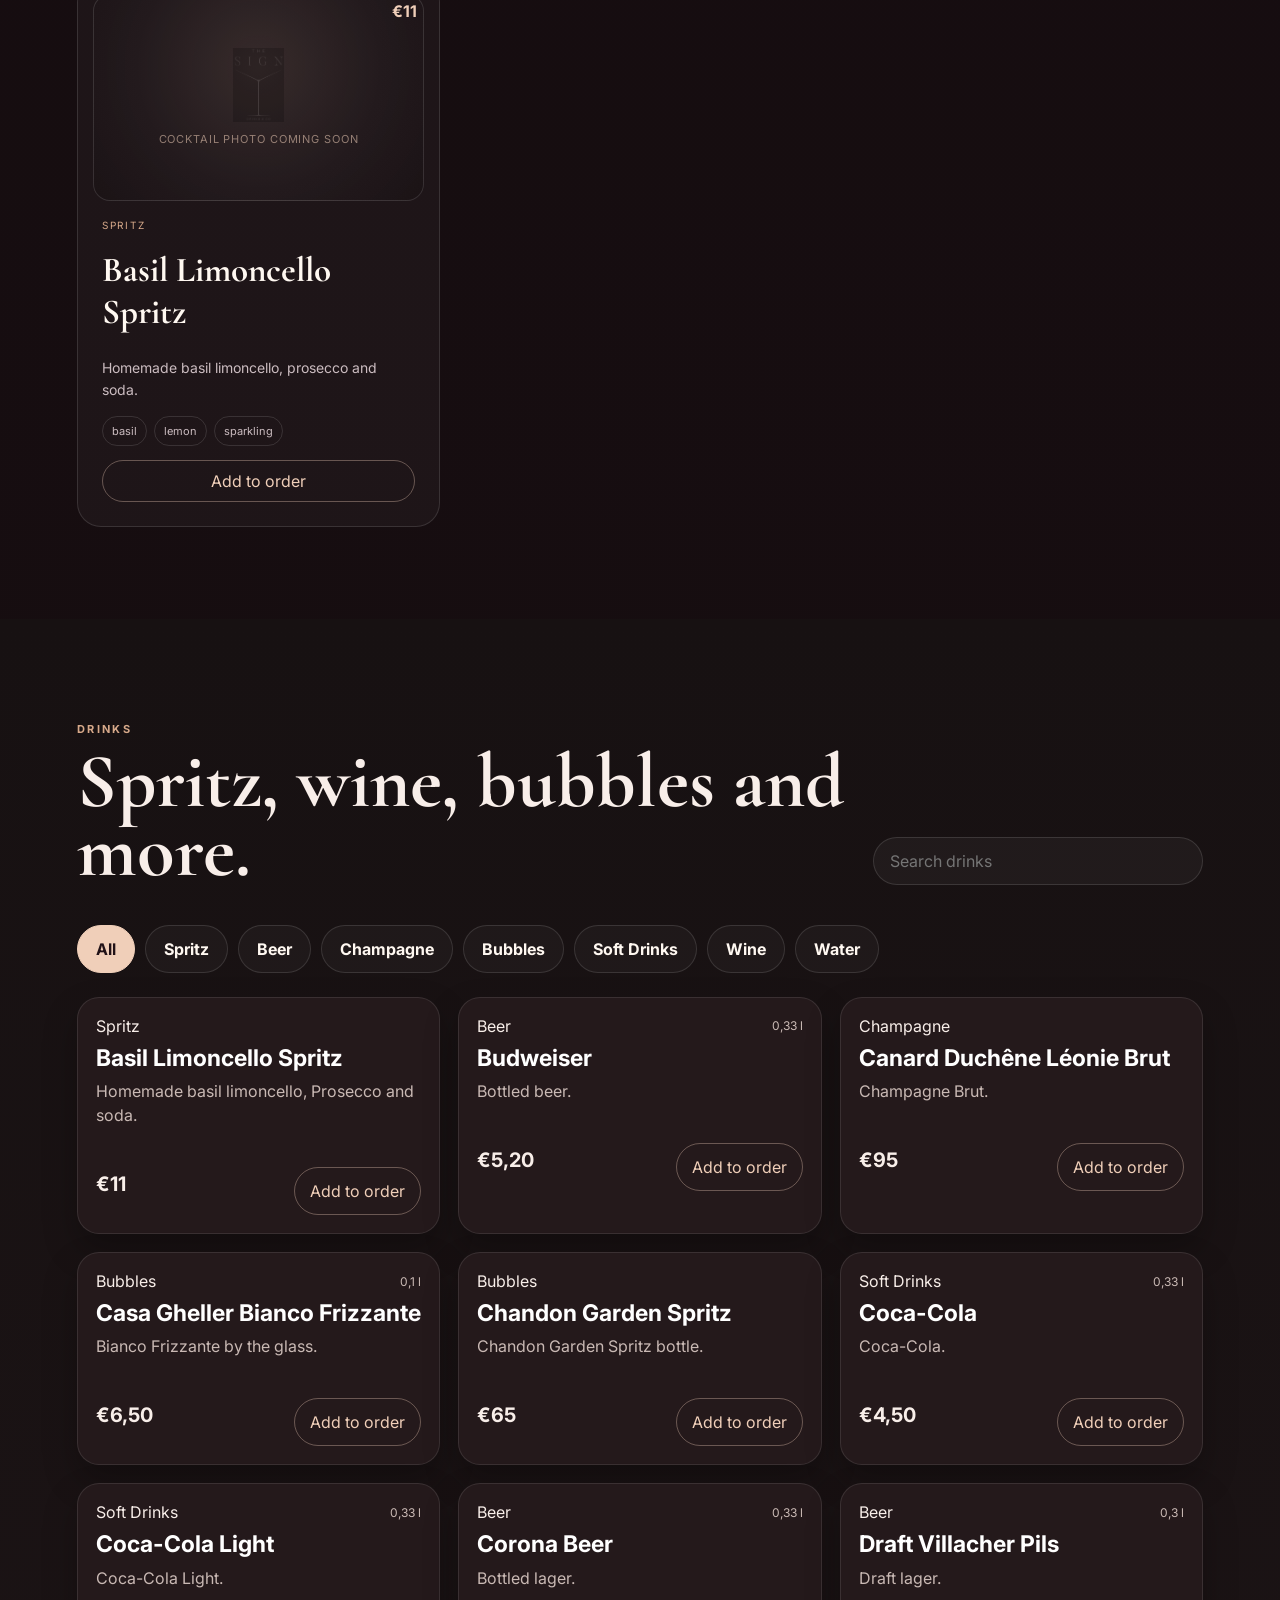
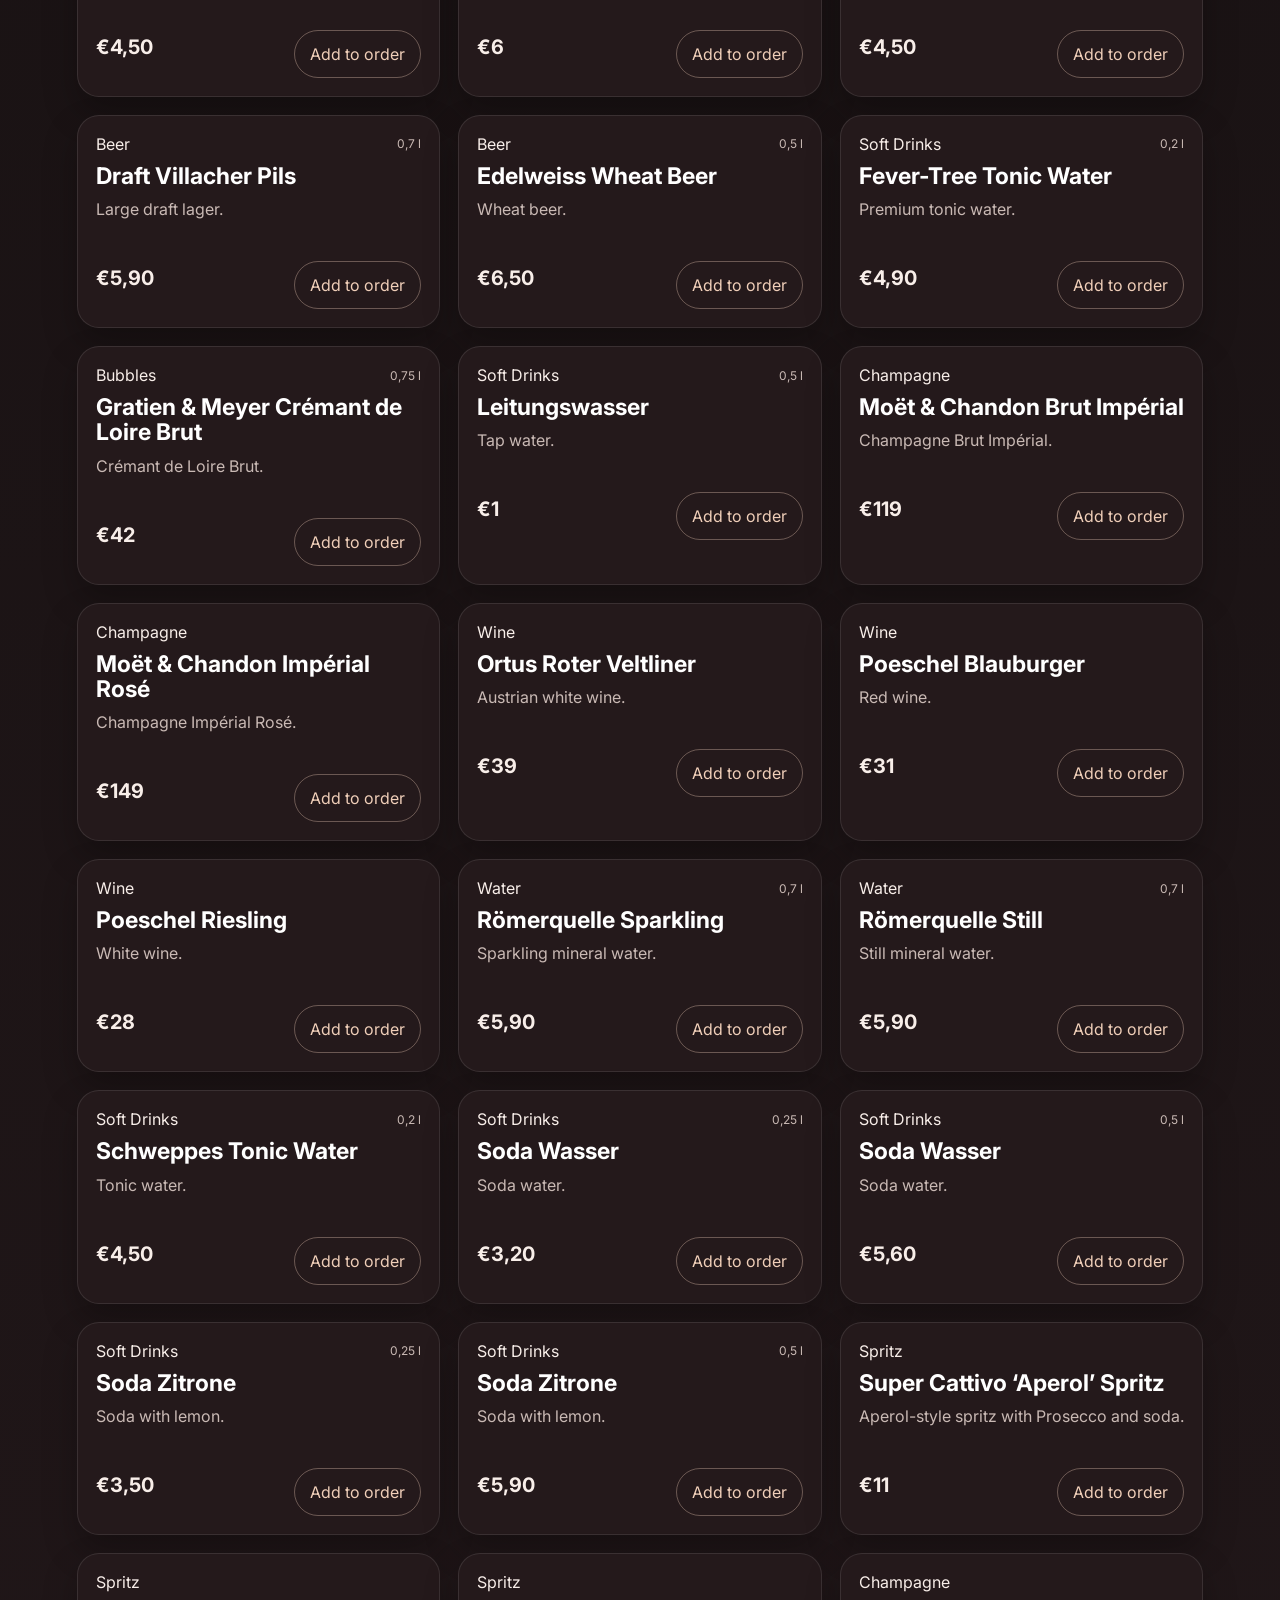
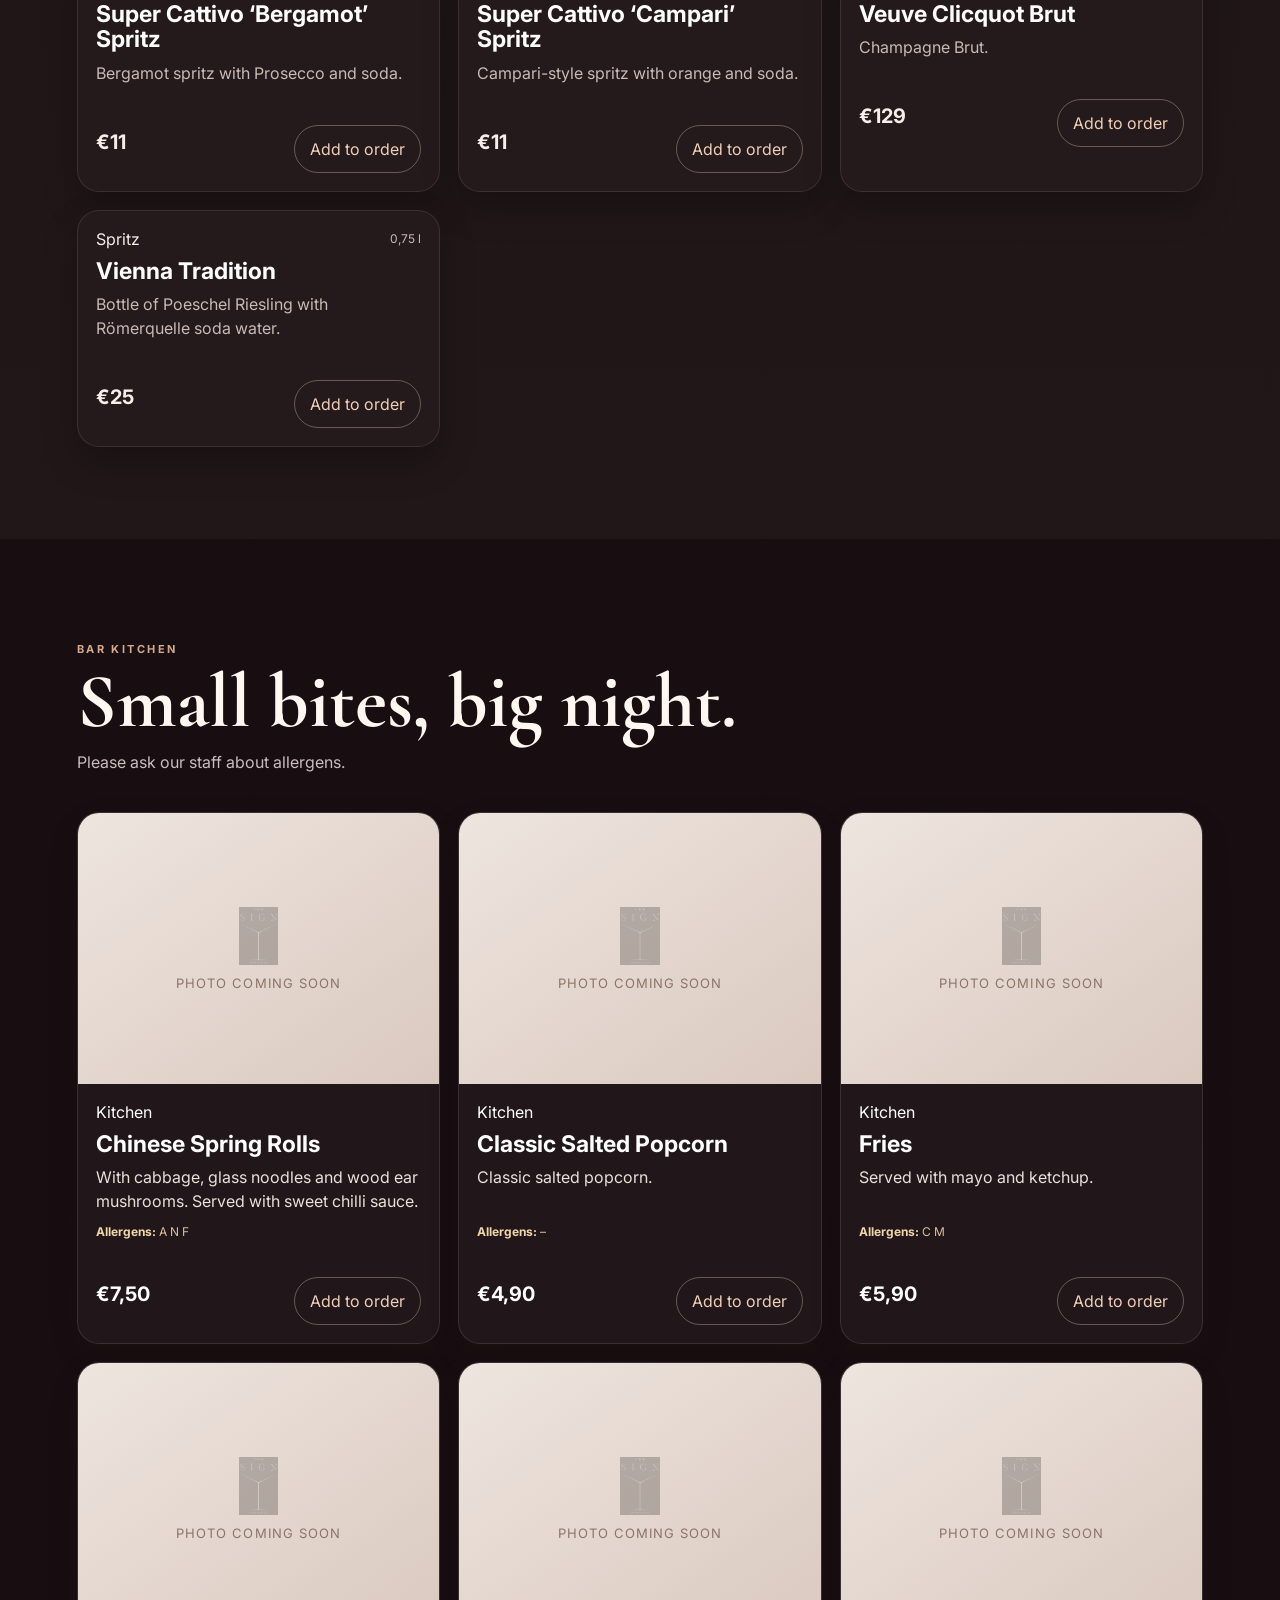
==== commit 2dc56a3c: "Add files via upload" ====
--- a/index.html
+++ b/index.html
@@ -34,7 +34,7 @@
 </header>
 <div id="mobileNav" class="mobile-nav" aria-hidden="true">
   <button data-go="ai" data-i18n="navAI">AI Bartender</button>
-  <button data-go="menu" data-i18n="navMenu">Cocktails</button>
+  <button data-go="menu" class="mobile-cocktail-link"><span aria-hidden="true">🍸</span><span data-i18n="navMenu">Cocktails</span></button>
   <button data-go="drinks" data-i18n="navDrinks">Drinks</button>
   <button data-go="kitchen" data-i18n="navKitchen">Kitchen</button>
   <button data-go="rituals" data-i18n="navRituals">Rituals</button>
@@ -185,6 +185,7 @@
   </div>
 </aside>
 <button id="cartFab" class="cart-fab"><span>🛒</span><span data-i18n="order">Tonight's Picks</span><b><span id="cartCount">0</span> · <span id="cartFabTotal">€0,00</span></b></button>
+<button id="scrollTopBtn" class="scroll-top" type="button" aria-label="Nach oben" title="Nach oben">↑<span>TOP</span></button>
 <div id="toast" class="toast"></div>
 <script src="menu-data.js"></script>
 <script src="v11-data.js"></script>
--- a/style.css
+++ b/style.css
@@ -676,3 +676,22 @@
  .product-card--photo .product-body,.product-card--compact .product-body{padding:14px}
  .product-card--photo h3,.product-card--compact h3{font-size:19px}
 }
+
+/* V12 Admin Pro */
+.admin-v12{background:#090909;color:#f7f2e8;min-height:100vh}.admin-v12 .admin-head{position:sticky;top:0;z-index:30;background:rgba(9,9,9,.94);backdrop-filter:blur(16px);border-bottom:1px solid rgba(211,174,105,.16)}
+.admin-preview{color:#d9b36c;text-decoration:none;font-weight:700}.admin-pro-shell{width:min(1180px,calc(100% - 32px));margin:auto;padding:44px 0 100px}.admin-pro-hero{display:grid;grid-template-columns:1.25fr .75fr;gap:24px;align-items:end;margin-bottom:26px}.admin-pro-hero h1{font:600 clamp(42px,6vw,74px)/.95 'Cormorant Garamond',serif;margin:4px 0 10px}.admin-pro-hero p{color:#d6d0c6}.admin-local-warning{border:1px solid rgba(211,174,105,.28);background:rgba(211,174,105,.07);border-radius:16px;padding:16px;display:grid;gap:6px}.admin-local-warning b{color:#e7c37f}.admin-local-warning span{font-size:13px;line-height:1.5;color:#ddd3c2}
+.admin-pro-toolbar{display:flex;flex-wrap:wrap;gap:10px;margin:20px 0}.admin-pro-toolbar button,.file-button{border:1px solid rgba(255,255,255,.16);background:#171717;color:#fff;padding:12px 16px;border-radius:12px;font-weight:700;cursor:pointer}.admin-pro-toolbar .primary{background:linear-gradient(135deg,#c99c50,#efd18f);color:#17120a;border:0}.file-button input{display:none}.danger-soft{color:#ffb3aa!important;border-color:rgba(255,105,90,.3)!important}
+.admin-pro-filters{display:grid;grid-template-columns:1.5fr .8fr .8fr auto;gap:10px;align-items:center;margin:20px 0 16px}.admin-pro-filters input,.admin-pro-filters select{width:100%;background:#121212;border:1px solid rgba(255,255,255,.14);color:#fff;border-radius:12px;padding:13px}.admin-pro-filters span{font-size:13px;color:#bdb5a8;white-space:nowrap}
+.admin-editor-list{display:grid;gap:12px}.admin-product{background:#111;border:1px solid rgba(255,255,255,.1);border-radius:18px;overflow:hidden}.admin-product-top{display:grid;grid-template-columns:68px 1fr auto 42px;gap:14px;align-items:center;padding:14px}.admin-thumb{width:68px;height:68px;border-radius:12px;background:#202020;position:relative;display:grid;place-items:center;overflow:hidden;color:#6c675f;font-size:10px;font-weight:800}.admin-thumb img{position:absolute;width:100%;height:100%;object-fit:cover;z-index:1}.admin-product-title{cursor:pointer}.admin-product-title h2{font-size:19px;margin:3px 0}.admin-product-title small{color:#b9b1a5}.admin-source{font-size:10px;letter-spacing:.15em;color:#d2aa62}.admin-visible{display:flex!important;align-items:center;gap:8px;font-size:12px;color:#d9d2c8}.admin-visible input{width:18px;height:18px}.admin-collapse{font-size:22px;background:transparent;border:0;color:#d6b06a;cursor:pointer;transition:.2s}.admin-product.expanded .admin-collapse{transform:rotate(180deg)}.admin-product-body{display:none;border-top:1px solid rgba(255,255,255,.08);padding:18px}.admin-product.expanded .admin-product-body{display:block}.admin-form-grid{display:grid;grid-template-columns:repeat(3,1fr);gap:13px}.admin-form-grid label{display:grid;gap:7px;color:#cfc7ba;font-size:12px}.admin-form-grid label.wide{grid-column:span 3}.admin-form-grid input,.admin-form-grid textarea{width:100%;box-sizing:border-box;background:#090909;border:1px solid rgba(255,255,255,.14);color:#fff;border-radius:10px;padding:11px}.admin-form-grid textarea{min-height:82px;resize:vertical}.upload-label{border:1px dashed rgba(211,174,105,.35);padding:13px;border-radius:12px}.upload-label small{color:#988f82}.admin-card-actions{display:flex;justify-content:flex-end;gap:10px;margin-top:16px}.admin-card-actions button{background:#1c1c1c;border:1px solid rgba(255,255,255,.14);color:#fff;padding:10px 14px;border-radius:10px;cursor:pointer}
+@media(max-width:760px){.admin-pro-shell{width:min(100% - 20px,1180px);padding-top:24px}.admin-pro-hero{grid-template-columns:1fr}.admin-pro-filters{grid-template-columns:1fr 1fr}.admin-pro-filters input{grid-column:1/-1}.admin-pro-filters span{text-align:right}.admin-product-top{grid-template-columns:56px 1fr 34px}.admin-thumb{width:56px;height:56px}.admin-visible{grid-column:2/3}.admin-collapse{grid-column:3;grid-row:1/3}.admin-form-grid{grid-template-columns:1fr}.admin-form-grid label.wide{grid-column:auto}.admin-head .brand span small{display:block}.admin-preview{font-size:12px}}
+
+
+/* ===== V12.1 navigation fixes ===== */
+.mobile-nav-title{padding:8px 14px 12px;color:var(--gold);font-size:11px;font-weight:800;letter-spacing:.22em;border-bottom:1px solid rgba(255,255,255,.08)}
+.mobile-cocktail-link{display:flex!important;align-items:center;gap:10px}
+.scroll-top{position:fixed;left:18px;bottom:20px;z-index:44;width:48px;height:48px;border-radius:50%;border:1px solid rgba(211,174,105,.55);background:rgba(18,12,14,.92);color:var(--gold);box-shadow:0 10px 28px rgba(0,0,0,.35);display:flex;flex-direction:column;align-items:center;justify-content:center;gap:0;font-size:19px;line-height:15px;opacity:0;visibility:hidden;transform:translateY(12px);transition:opacity .22s ease,transform .22s ease,visibility .22s;cursor:pointer;backdrop-filter:blur(10px)}
+.scroll-top span{font-size:8px;line-height:9px;letter-spacing:.12em;font-weight:800}
+.scroll-top.visible{opacity:1;visibility:visible;transform:translateY(0)}
+.scroll-top:active{transform:scale(.94)}
+@media(max-width:950px){.mobile-nav{padding-top:max(24px,env(safe-area-inset-top))}.mobile-nav-title{display:block}.scroll-top{left:12px;bottom:max(14px,env(safe-area-inset-bottom));width:46px;height:46px}}
+@media(min-width:951px){.mobile-nav-title{display:none}.scroll-top{left:22px;bottom:24px}}
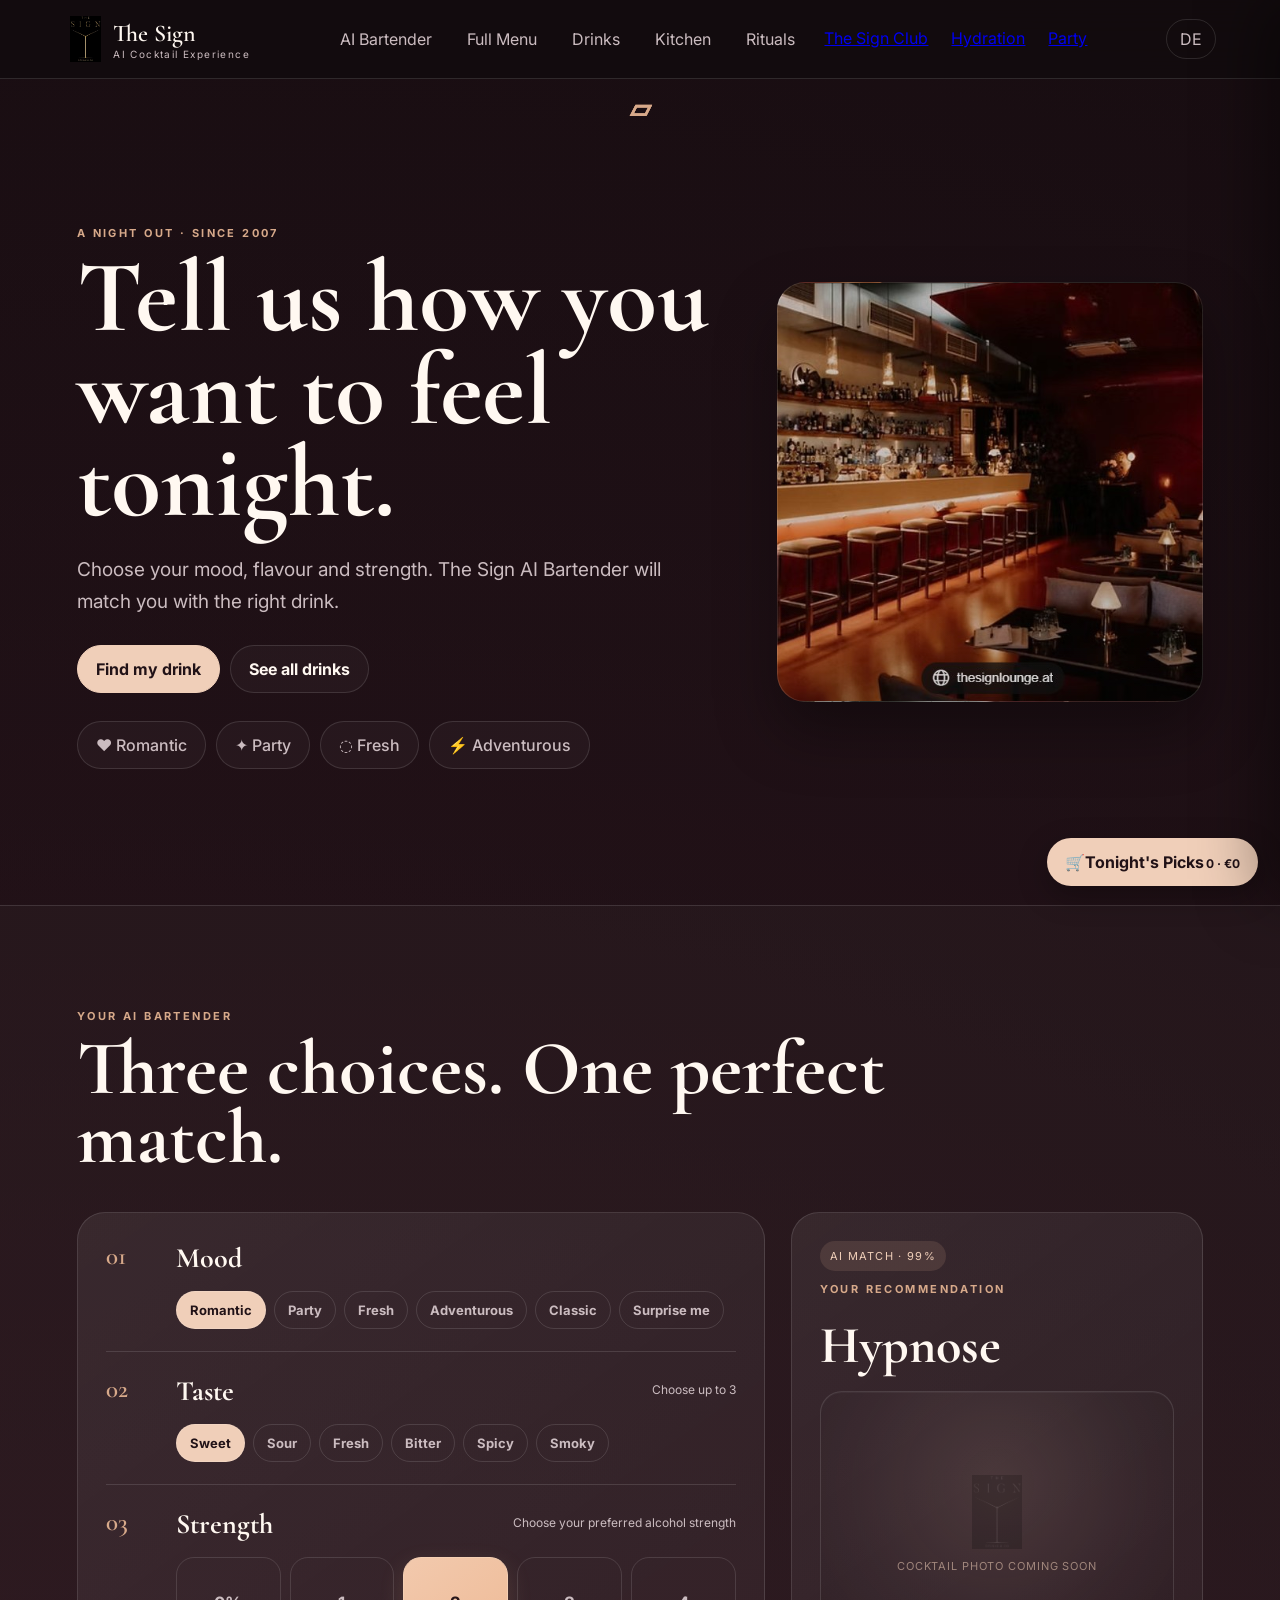
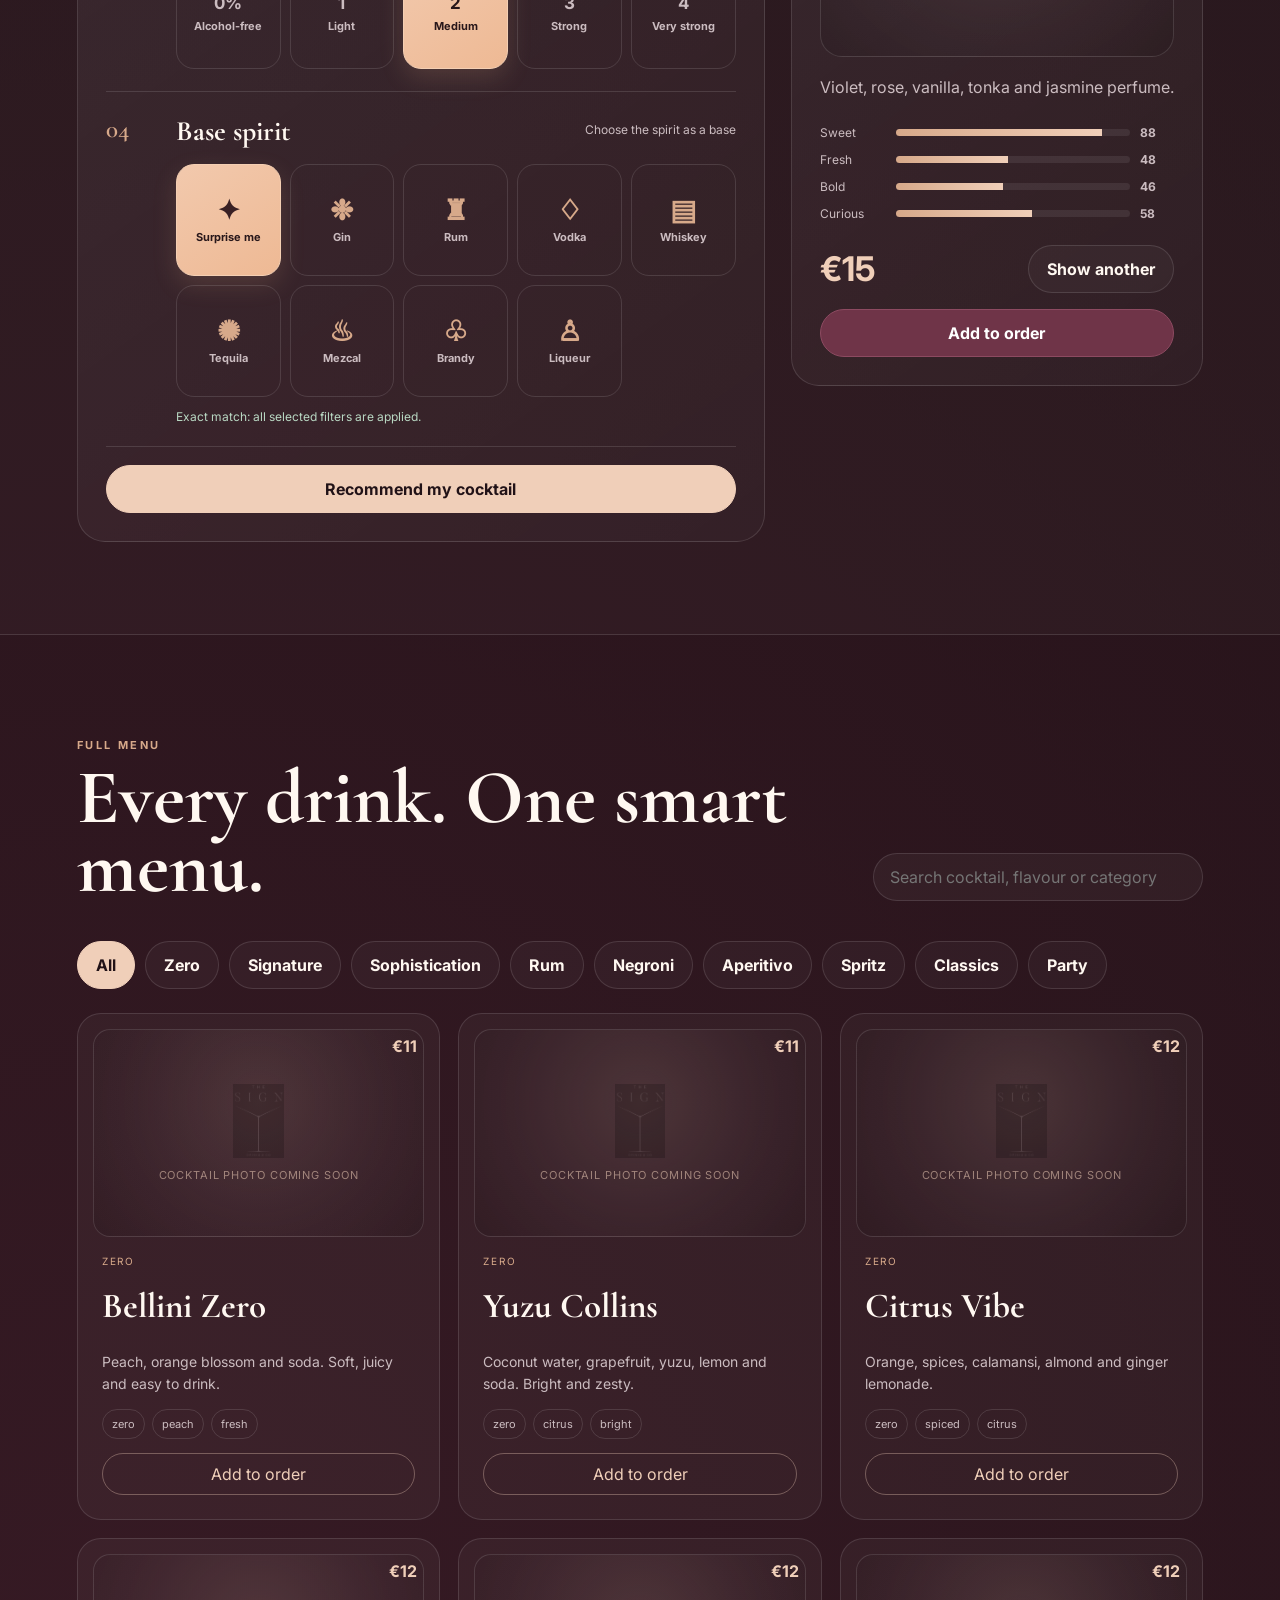
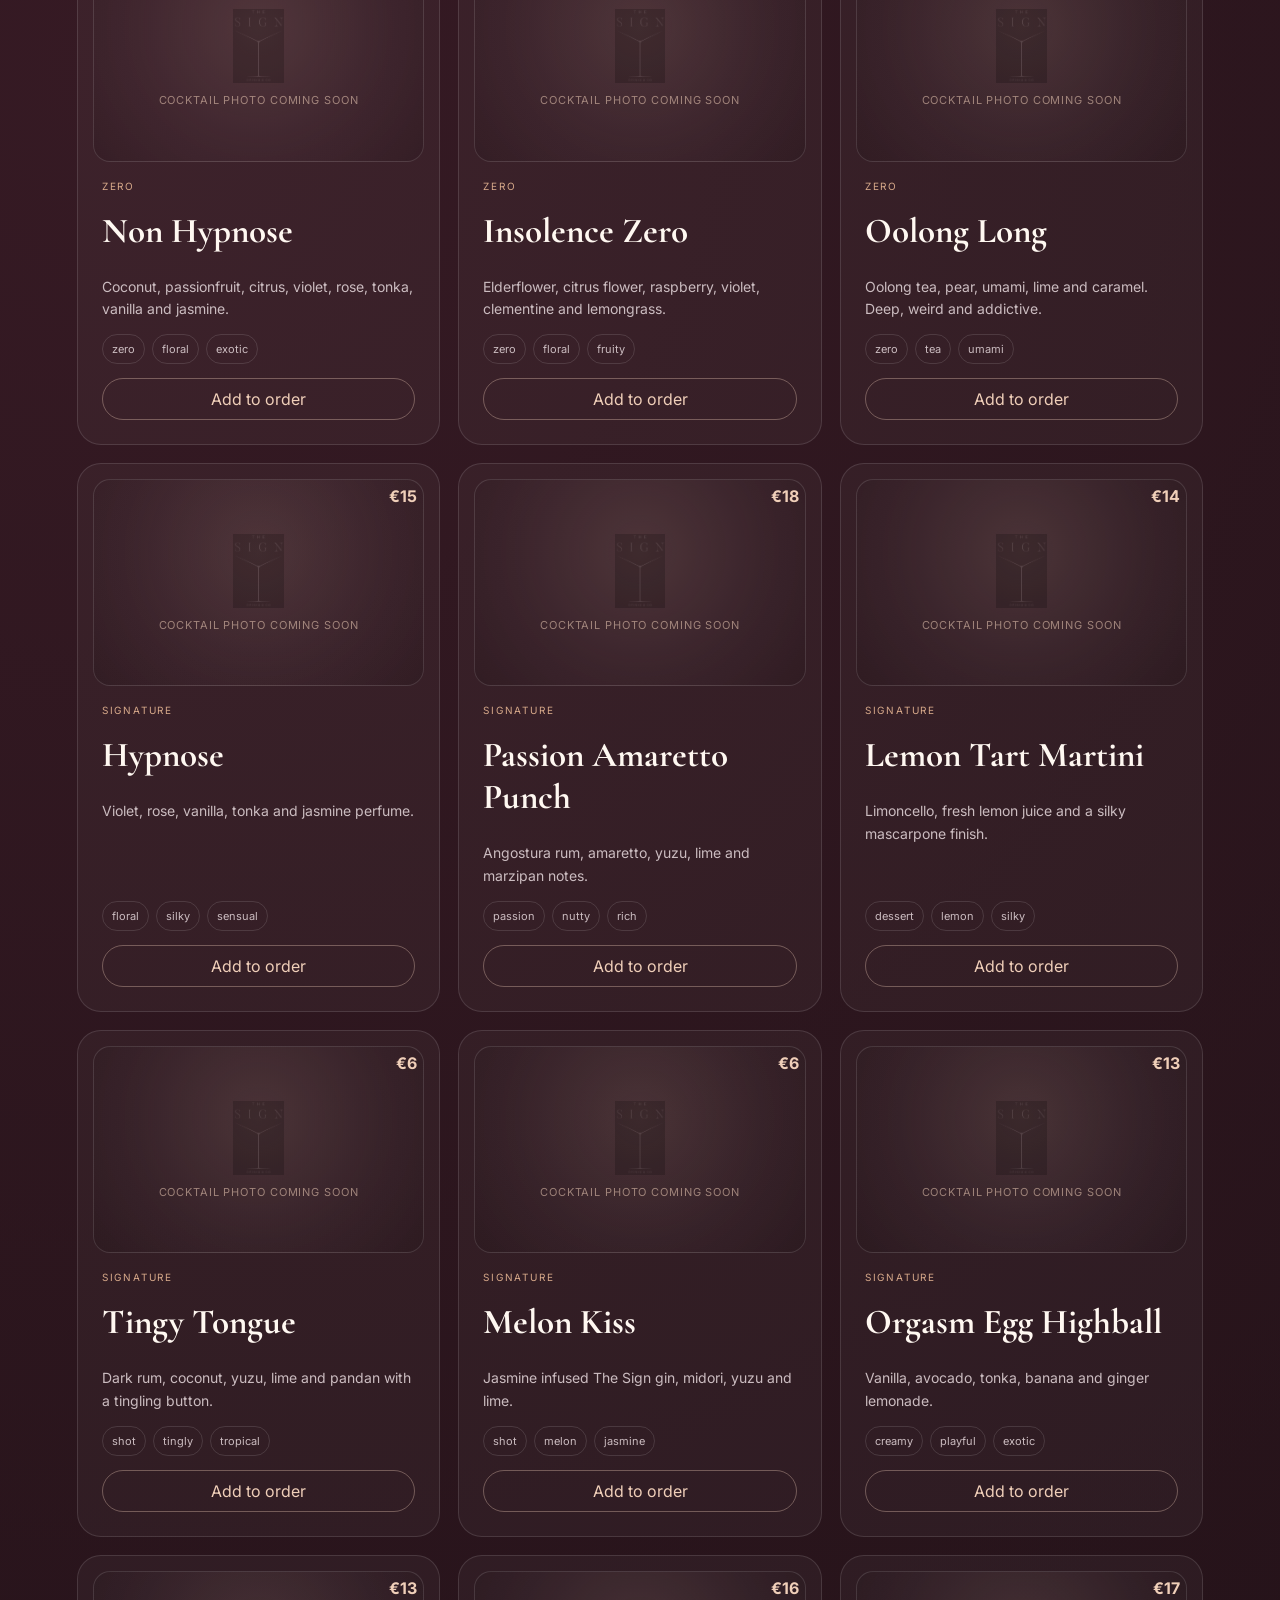
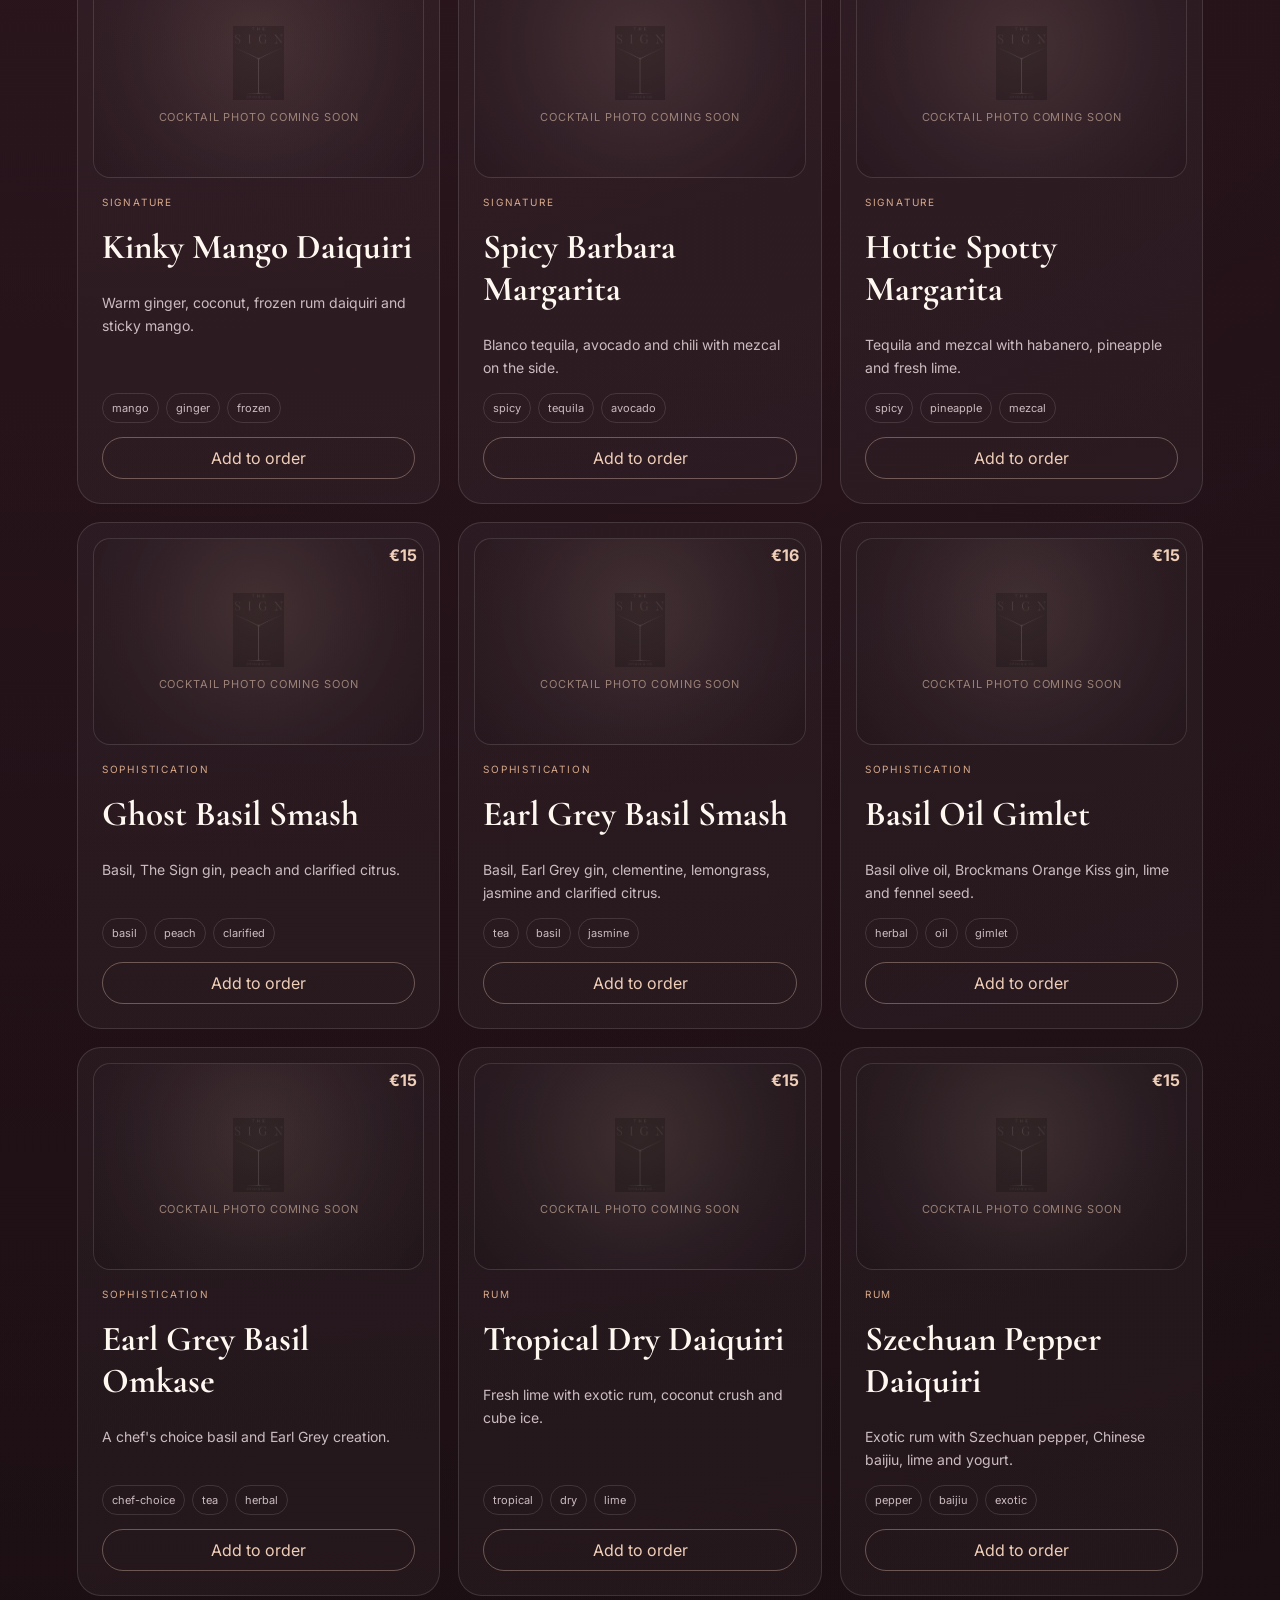
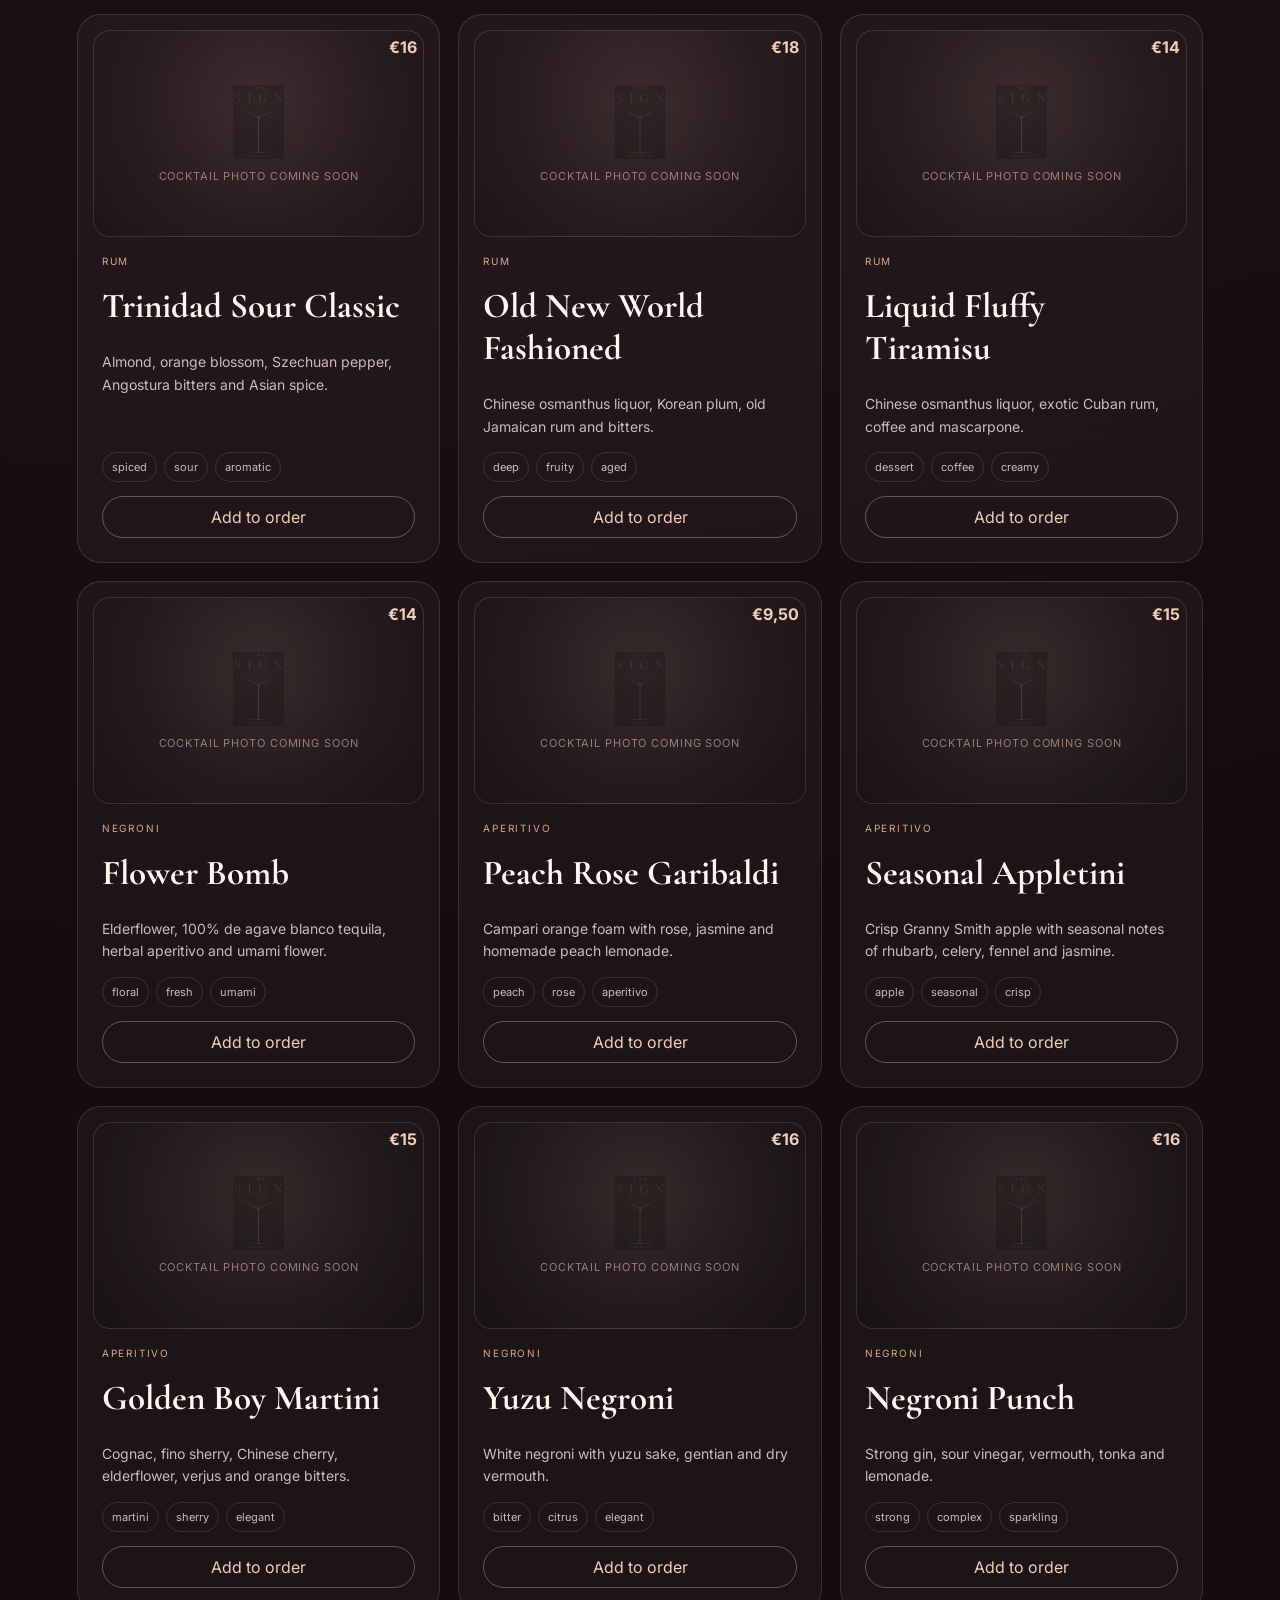
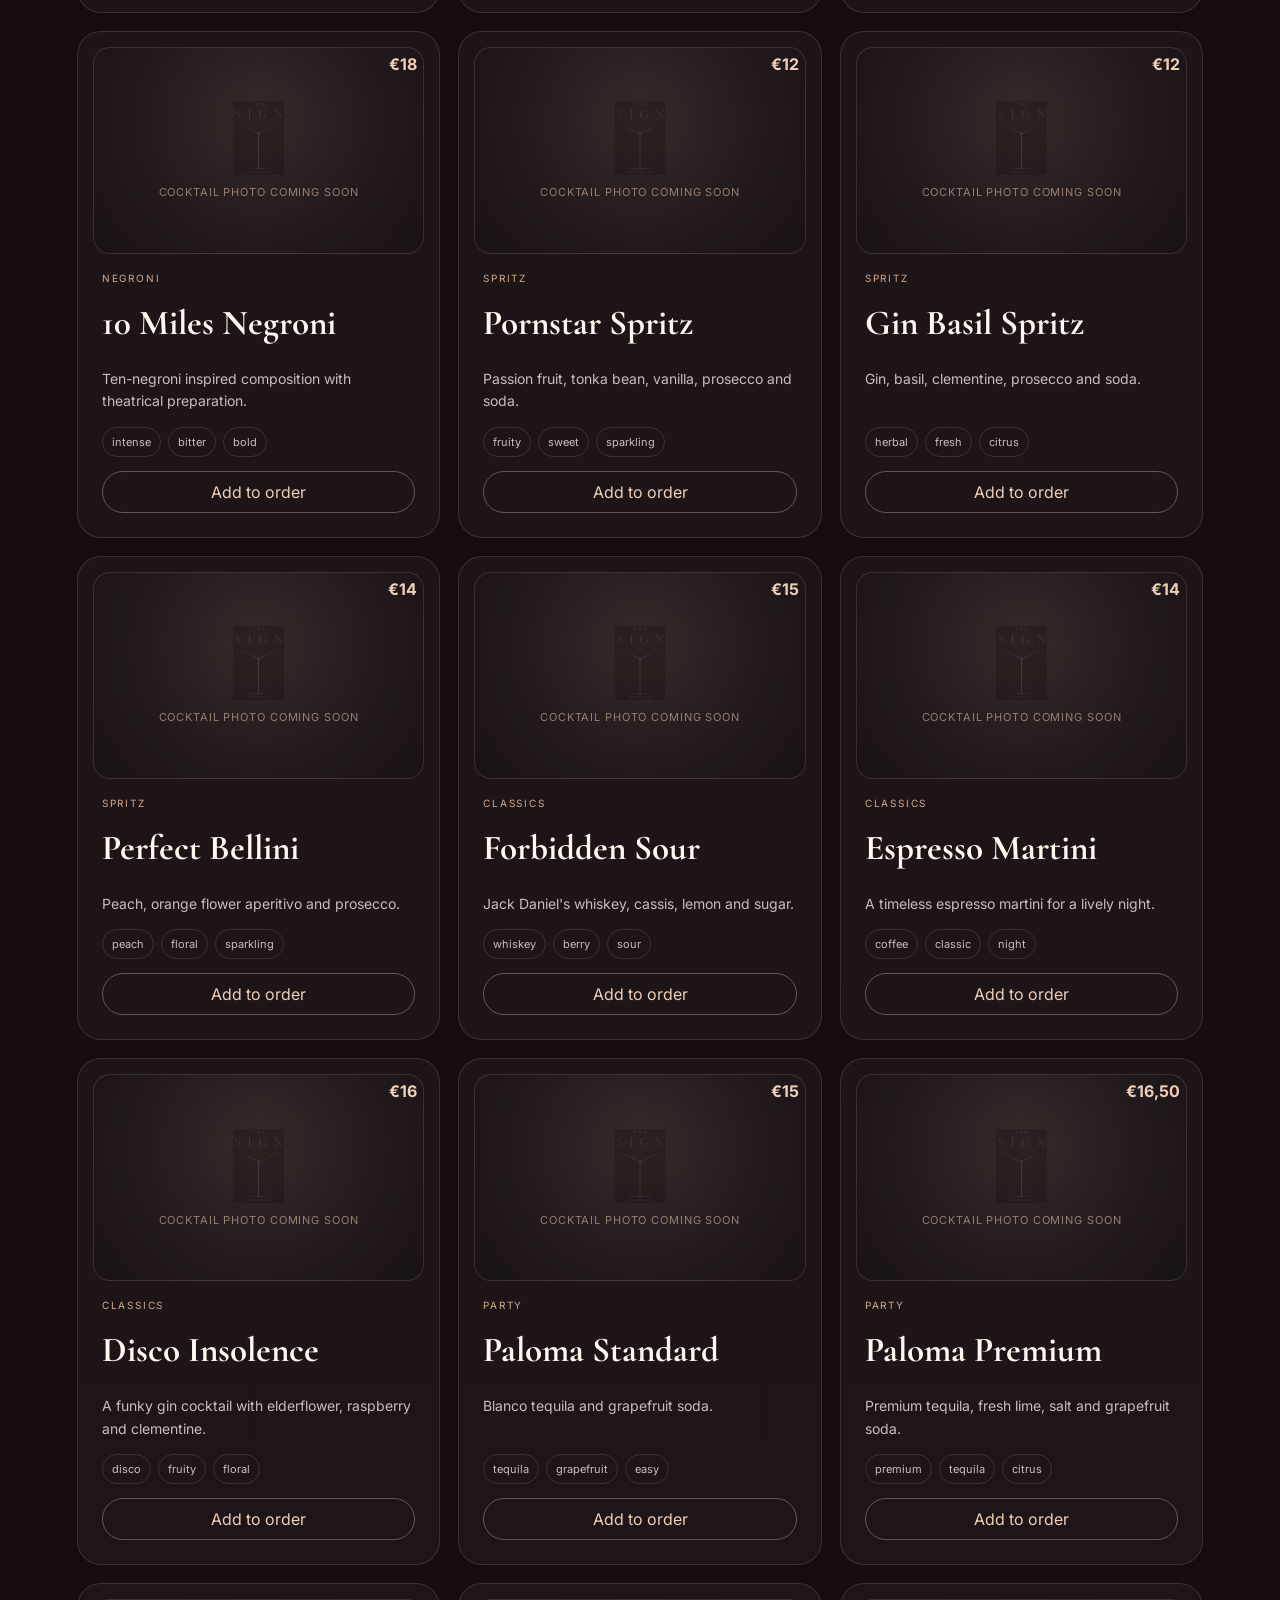
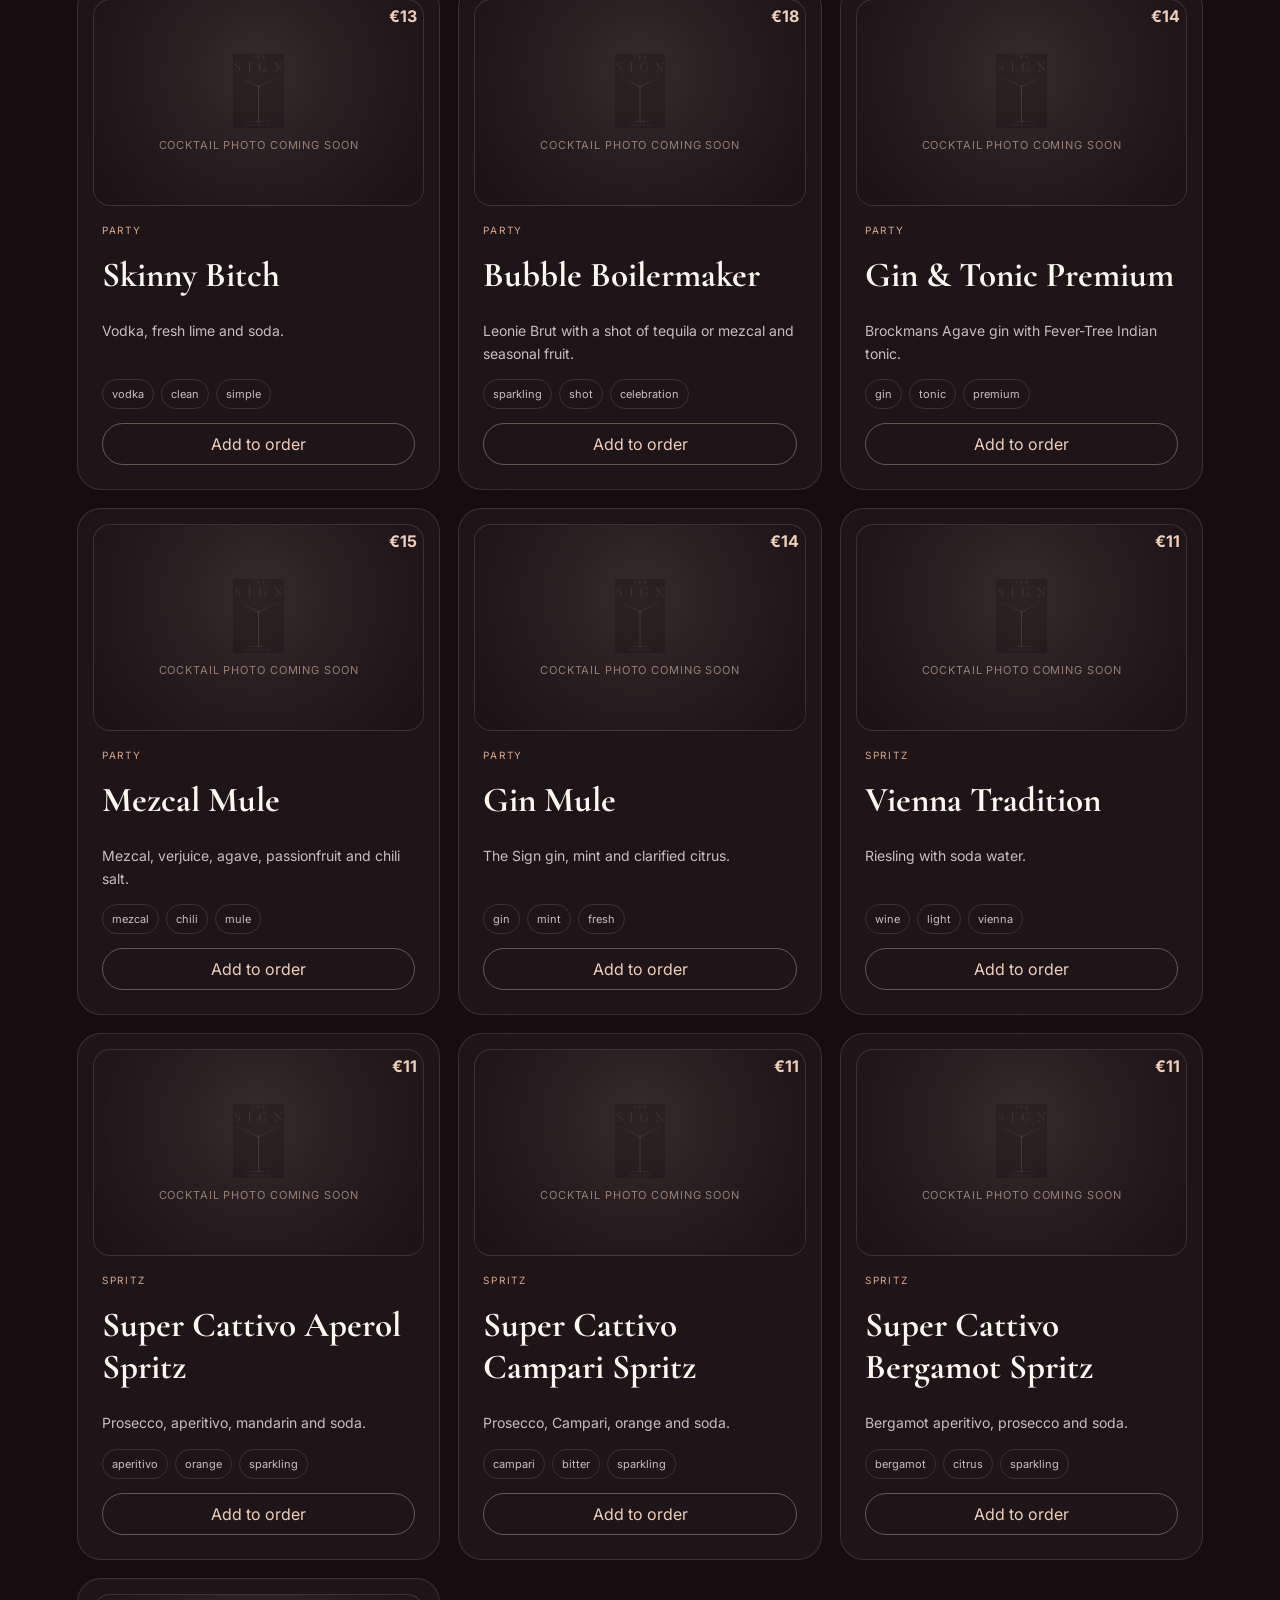
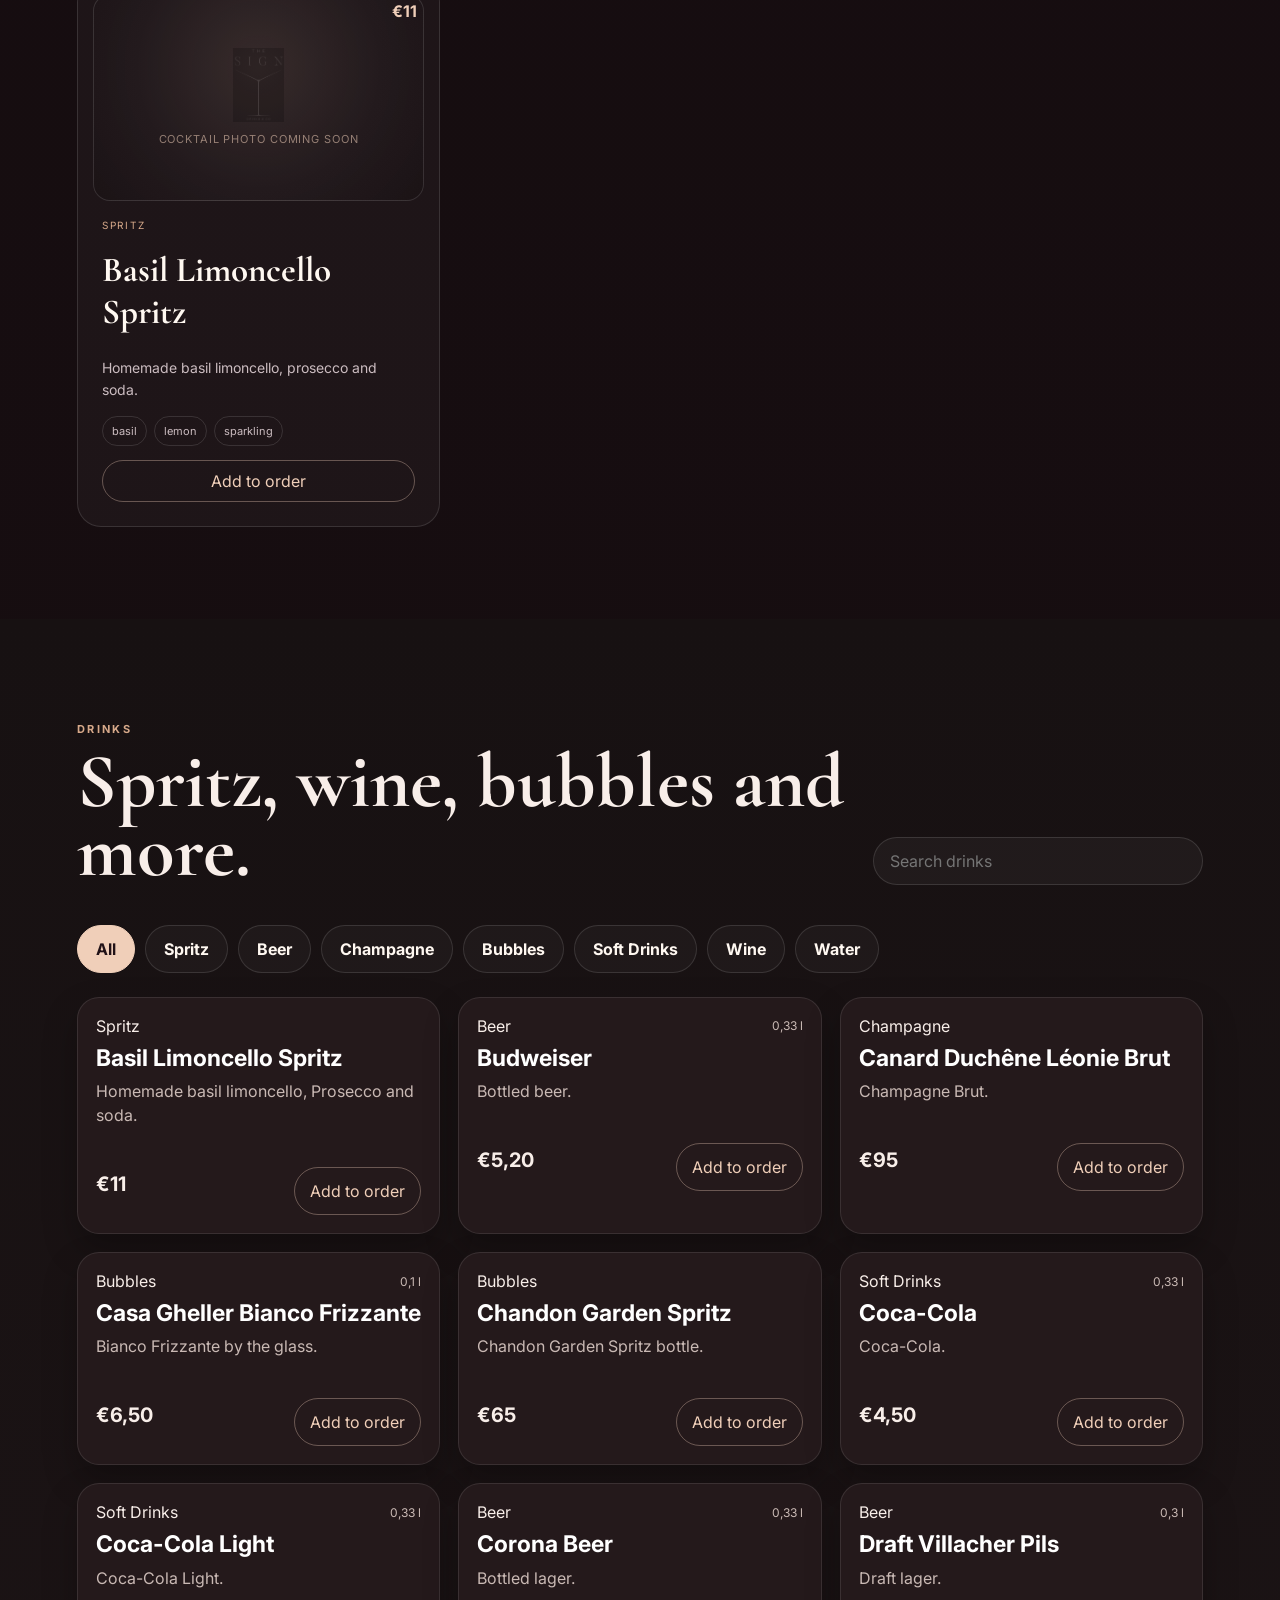
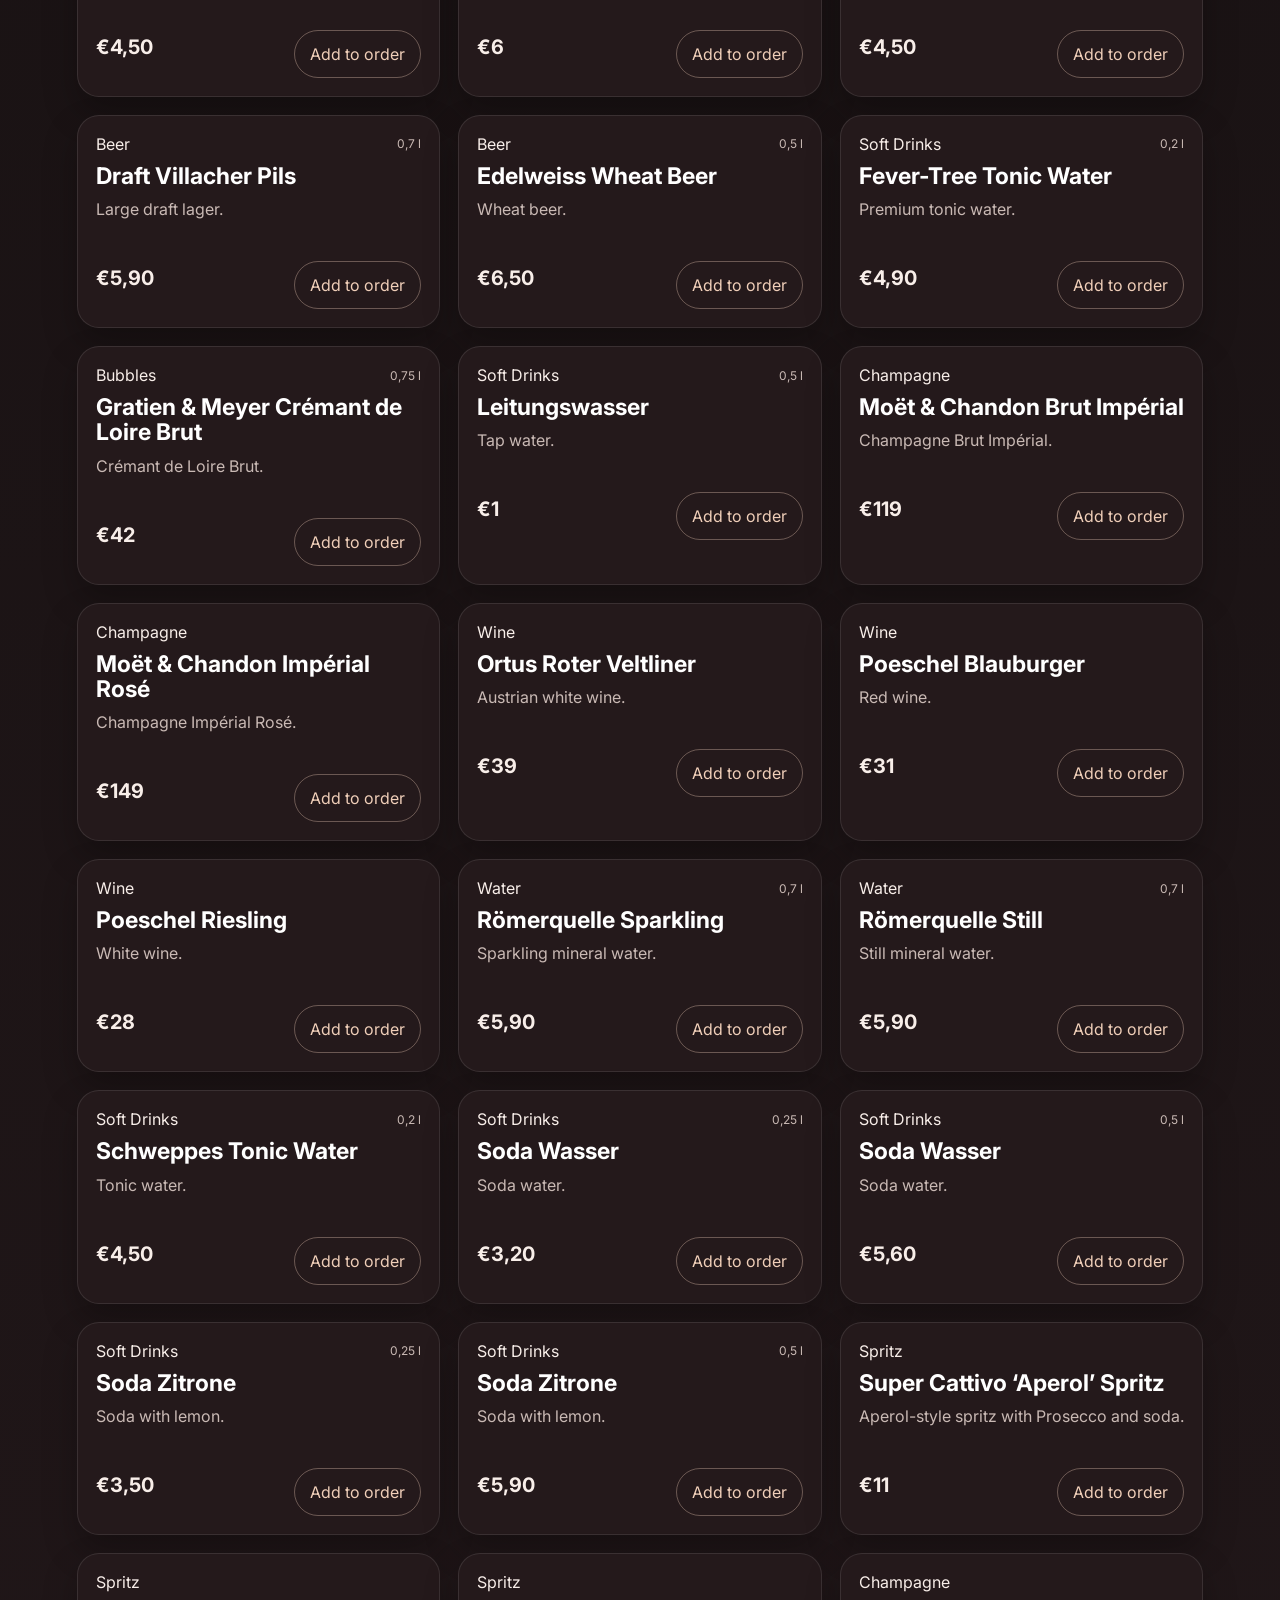
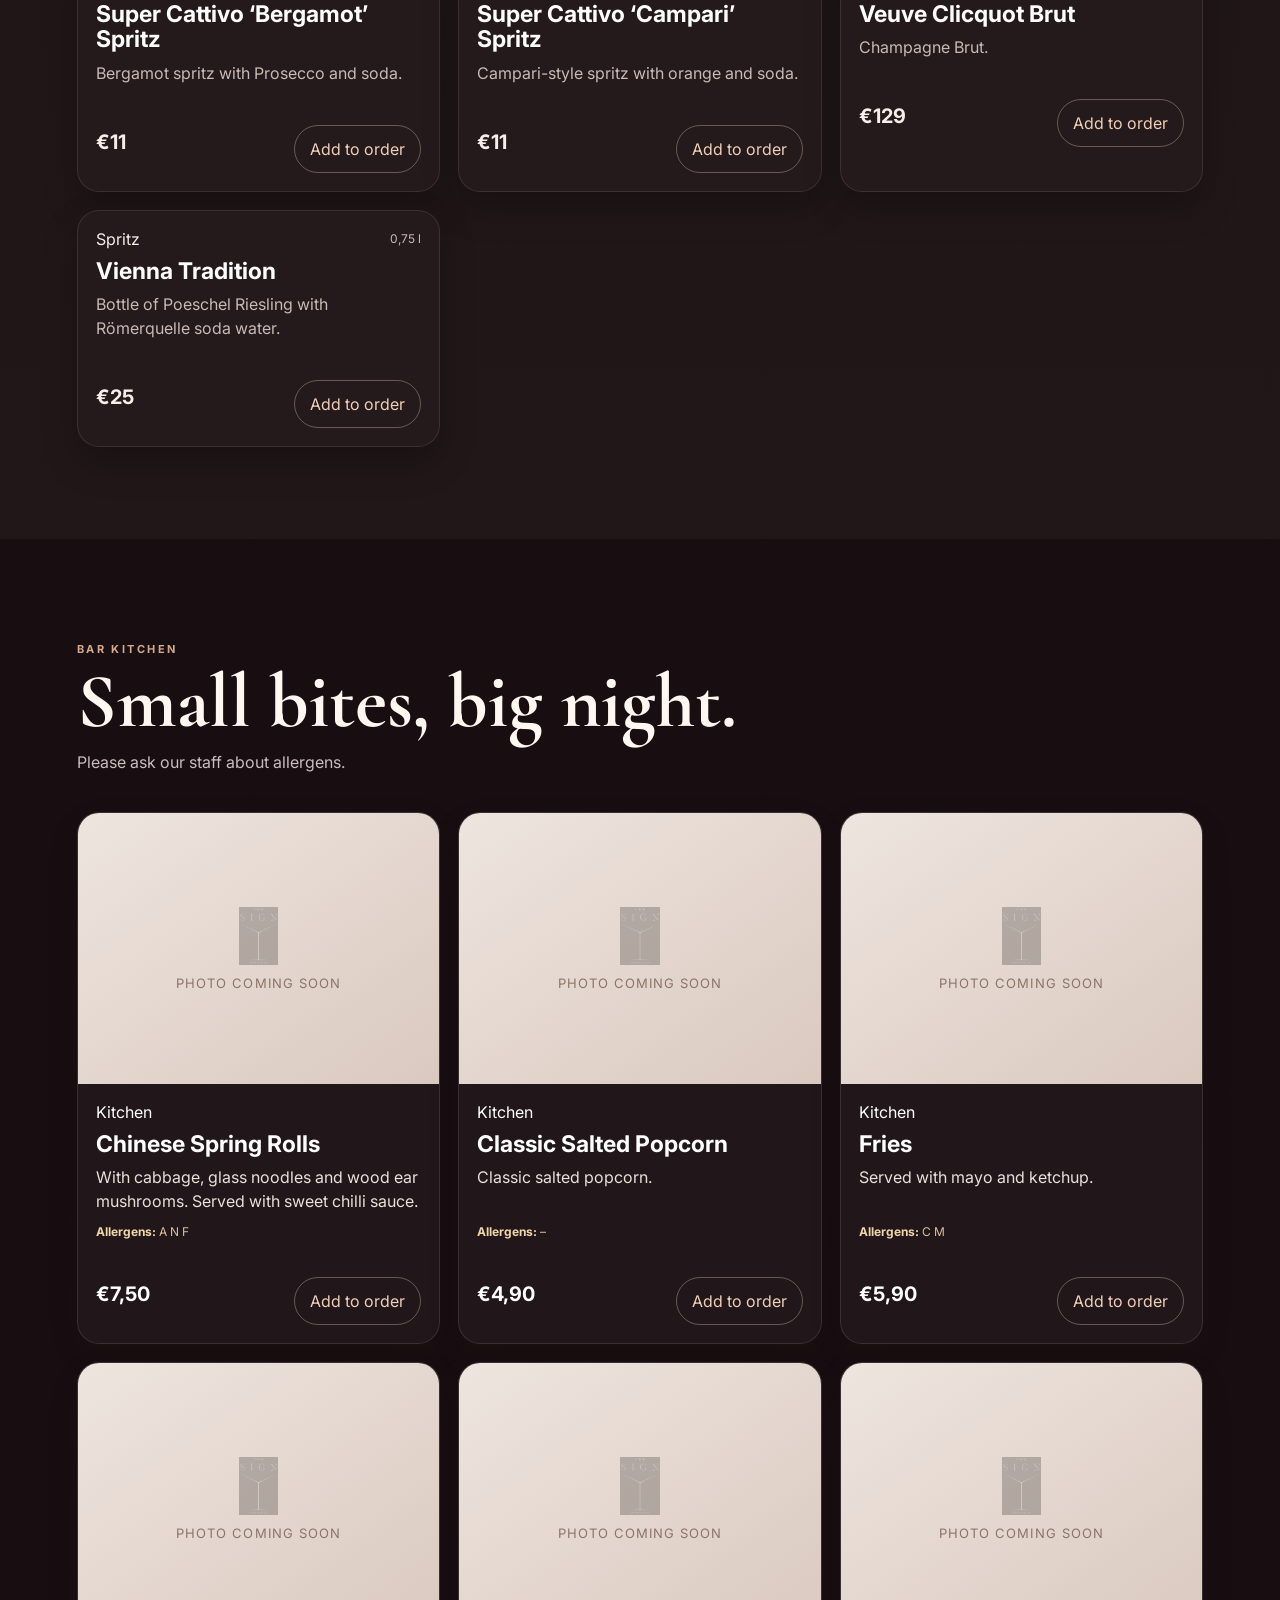
==== commit 69fc9cf8: "Add files via upload" ====
--- a/index.html
+++ b/index.html
@@ -25,7 +25,7 @@
     <button data-go="menu" data-i18n="navMenu">Cocktails</button>
     <button data-go="drinks" data-i18n="navDrinks">Drinks</button>
     <button data-go="kitchen" data-i18n="navKitchen">Kitchen</button>
-    <button data-go="rituals" data-i18n="navRituals">Rituals</button><a href="hydration.html">Hydration</a><a href="party.html">Party</a>
+    <button data-go="rituals" data-i18n="navRituals">Rituals</button><a href="member.html">The Sign Club</a><a href="hydration.html">Hydration</a><a href="party.html">Party</a>
   </nav>
   <div class="header-actions">
     <button id="lang" class="pill">DE</button>
@@ -38,6 +38,7 @@
   <button data-go="drinks" data-i18n="navDrinks">Drinks</button>
   <button data-go="kitchen" data-i18n="navKitchen">Kitchen</button>
   <button data-go="rituals" data-i18n="navRituals">Rituals</button>
+  <a href="member.html">★ The Sign Club</a>
   <a href="hydration.html">Hydration</a>
   <a href="party.html">Party</a>
 </div>
--- a/style.css
+++ b/style.css
@@ -695,3 +695,12 @@
 .scroll-top:active{transform:scale(.94)}
 @media(max-width:950px){.mobile-nav{padding-top:max(24px,env(safe-area-inset-top))}.mobile-nav-title{display:block}.scroll-top{left:12px;bottom:max(14px,env(safe-area-inset-bottom));width:46px;height:46px}}
 @media(min-width:951px){.mobile-nav-title{display:none}.scroll-top{left:22px;bottom:24px}}
+
+/* V13 Step 1 — The Sign Club */
+.admin-head-actions{display:flex;gap:10px;align-items:center}.club-page{min-height:100vh;background:#090909;color:#f7f1e8}.club-header{min-height:72px;display:flex;align-items:center;justify-content:space-between;padding:12px clamp(18px,4vw,54px);border-bottom:1px solid rgba(212,175,55,.2);position:sticky;top:0;background:rgba(9,9,9,.94);backdrop-filter:blur(14px);z-index:20}.club-lang{border:1px solid rgba(212,175,55,.55);background:transparent;color:#f4d77b;border-radius:999px;padding:9px 14px}.club-shell{width:min(720px,calc(100% - 28px));margin:0 auto;padding:38px 0 70px}.club-hero{text-align:center;margin-bottom:24px}.club-hero h1{font-size:clamp(2rem,8vw,4rem);margin:.2em 0}.club-hero p{color:#c9c1b5}.club-card{background:linear-gradient(145deg,rgba(255,255,255,.075),rgba(255,255,255,.025));border:1px solid rgba(212,175,55,.25);border-radius:24px;padding:clamp(20px,5vw,34px);box-shadow:0 22px 70px rgba(0,0,0,.35);margin:18px 0}.club-card label{display:grid;gap:7px;margin:0 0 16px}.club-card input,.club-card select{width:100%;box-sizing:border-box;border:1px solid rgba(255,255,255,.18);background:#111;color:#fff;border-radius:12px;padding:13px}.club-date-row{display:grid;grid-template-columns:1fr 1fr;gap:12px}.club-check{display:flex!important;grid-template-columns:auto 1fr!important;align-items:flex-start;gap:10px!important}.club-check input{width:20px;margin-top:2px}.club-check a{color:#f4d77b}.club-small{font-size:.84rem;color:#aaa;line-height:1.5}.member-pass{text-align:center}.member-qr{width:244px;min-height:244px;background:#fff;border-radius:18px;padding:12px;margin:22px auto;display:grid;place-items:center}.member-qr img,.member-qr canvas{max-width:100%}.reward-box,.visits-box{border:1px solid rgba(212,175,55,.28);background:rgba(212,175,55,.07);border-radius:16px;padding:16px;text-align:left;margin:14px 0}.reward-box div,.visits-box{display:flex;justify-content:space-between;gap:12px;flex-wrap:wrap}.reward-box strong{color:#f4d77b}.visits-box>div{width:100%;height:7px;background:#242424;border-radius:10px;overflow:hidden}.visits-box i{display:block;height:100%;background:#d4af37}.privacy-shell{width:min(850px,calc(100% - 30px));margin:0 auto;padding:40px 0 80px;line-height:1.7}.privacy-shell h1{font-size:clamp(2rem,6vw,3.5rem)}.privacy-shell h2{margin-top:32px}.privacy-warning{padding:18px;border:1px solid #b98c2d;background:rgba(185,140,45,.12);border-radius:14px}.scan-video{width:100%;border-radius:16px;margin-top:14px}.club-card .full{width:100%;margin-top:10px}@media(max-width:560px){.club-date-row{grid-template-columns:1fr}.admin-head-actions{gap:6px}.admin-head-actions .admin-preview{font-size:.75rem;padding:8px}}
+
+/* ===== THE SIGN CLUB V1.0 ===== */
+.club-v1{background:radial-gradient(circle at 50% -10%,rgba(191,145,71,.13),transparent 34%),#080808}.club-shell-wide{width:min(1040px,calc(100% - 28px))}.club-register-card{max-width:760px;margin-inline:auto}.club-card-heading,.club-section-heading,.club-member-top,.loyalty-head{display:flex;justify-content:space-between;align-items:flex-start;gap:18px}.club-card-heading h2,.club-section-heading h2{margin:.2rem 0 0;font-size:clamp(30px,5vw,48px)}.club-secure,.staff-only-label{font-size:10px;letter-spacing:.17em;color:#d8b46f;border:1px solid rgba(216,180,111,.32);padding:8px 10px;border-radius:999px;white-space:nowrap}.club-form-grid{display:grid;grid-template-columns:1fr 1fr;gap:0 16px}.club-birthday-field{display:grid;gap:7px;margin-bottom:16px}.club-birthday-field small,.club-card label small{color:#8f8a82}.club-error{color:#ffb6aa;border:1px solid rgba(255,88,70,.34);background:rgba(255,88,70,.08);padding:12px;border-radius:12px}.club-gold-button{background:linear-gradient(135deg,#b8873e,#f0d493)!important;color:#16110a!important;border:0!important;font-weight:900!important}.club-welcome-flash{display:flex;gap:15px;align-items:center;border:1px solid rgba(216,180,111,.42);background:linear-gradient(135deg,rgba(216,180,111,.18),rgba(255,255,255,.04));border-radius:18px;padding:18px;margin-bottom:20px}.club-welcome-flash>span{display:grid;place-items:center;width:42px;height:42px;border-radius:50%;background:#d5ad65;color:#120f0a;font-size:24px;font-weight:900}.club-welcome-flash div{display:grid;gap:3px}.club-welcome-flash small{color:#d7d0c6}.club-member-top{align-items:center;margin:12px 0 28px}.club-member-top h1{margin:.25rem 0;font-size:clamp(34px,7vw,64px)}.club-member-top>div>p:last-child{color:#d7b46d}.member-id-button{border:1px solid rgba(216,180,111,.35);background:rgba(216,180,111,.07);color:#fff;border-radius:18px;padding:14px 18px;display:grid;gap:4px;text-align:left}.member-id-button span{color:#ebcb8d;font-weight:900;letter-spacing:.08em}.member-id-button small{color:#aaa}.club-tabs{display:grid;grid-template-columns:1fr 1fr;border-bottom:1px solid rgba(255,255,255,.1);margin-bottom:28px}.club-tabs button{background:transparent;border:0;border-bottom:2px solid transparent;color:#8f8a82;padding:15px;font-weight:800;font-size:15px}.club-tabs button.active{color:#e6c581;border-bottom-color:#d5ad65}.club-text-button{background:transparent;border:0;color:#d9b36c;font-weight:800}.offer-grid{display:grid;grid-template-columns:repeat(2,minmax(0,1fr));gap:18px}.offer-card{border:1px solid rgba(216,180,111,.23);background:#101010;border-radius:22px;overflow:hidden;box-shadow:0 20px 44px rgba(0,0,0,.28)}.offer-image{min-height:210px;background-position:center;background-size:cover;padding:16px;display:flex;align-items:flex-start;justify-content:space-between;gap:10px}.offer-type,.offer-status{font-size:10px;font-weight:900;letter-spacing:.1em;text-transform:uppercase;border-radius:999px;padding:8px 10px;background:rgba(0,0,0,.72);backdrop-filter:blur(8px)}.status-available{color:#cfeec7;border:1px solid rgba(117,214,92,.38)}.status-redeemed,.status-expired{color:#d1cbc2;border:1px solid rgba(255,255,255,.2)}.status-soon{color:#f0d69b;border:1px solid rgba(230,188,93,.38)}.offer-body{padding:20px}.offer-body h3{font-size:27px;margin:0 0 8px}.offer-body>p{min-height:44px;color:#bbb3a8;line-height:1.5}.offer-meta{display:flex;justify-content:space-between;gap:12px;border-top:1px solid rgba(255,255,255,.08);padding:12px 0;font-size:13px}.offer-meta span{color:#858078}.offer-meta strong{text-align:right}.offer-action{width:100%;border:1px solid rgba(216,180,111,.5);background:transparent;color:#e5c47e;border-radius:12px;padding:13px;font-weight:900;margin-top:8px}.loyalty-panel{margin-top:0}.loyalty-head strong{display:block;font-size:25px;margin-top:4px}.loyalty-head>span{color:#b7afa4}.loyalty-track{height:10px;background:#24211d;border-radius:999px;overflow:hidden;margin:20px 0}.loyalty-track i{display:block;height:100%;width:0;background:linear-gradient(90deg,#a87835,#efd18e);transition:.35s}.loyalty-panel p{color:#aaa}.settings-card dl{margin:0}.settings-card dl>div{display:flex;justify-content:space-between;gap:18px;border-top:1px solid rgba(255,255,255,.08);padding:15px 0}.settings-card dt{color:#888}.settings-card dd{margin:0;text-align:right}.club-setting-actions{display:flex;flex-wrap:wrap;gap:10px;margin-top:20px}.club-setting-actions a,.club-setting-actions button{border:1px solid rgba(255,255,255,.14);background:#151515;color:#ddd;border-radius:10px;padding:10px 13px;text-decoration:none}.club-setting-actions .danger-link{color:#ffaaa0}.club-modal[hidden]{display:none}.club-modal{position:fixed;inset:0;background:rgba(0,0,0,.82);backdrop-filter:blur(12px);display:grid;place-items:center;padding:14px;z-index:100;overflow:auto}.club-modal-panel{position:relative;width:min(540px,100%);max-height:calc(100vh - 28px);overflow:auto;background:#0e0e0e;border:1px solid rgba(216,180,111,.3);border-radius:24px;padding:20px}.modal-close{position:absolute;right:14px;top:14px;z-index:2;width:38px;height:38px;border-radius:50%;border:1px solid rgba(255,255,255,.2);background:rgba(0,0,0,.65);color:#fff;font-size:25px}.modal-offer-image{min-height:250px;background-position:center;background-size:cover;border-radius:16px;padding:16px;display:flex;flex-direction:column;justify-content:space-between;align-items:flex-start}.modal-offer-image h2{font-size:38px;margin:0;max-width:80%}.offer-detail-list{margin:18px 0}.offer-detail-list>div{display:flex;justify-content:space-between;gap:20px;border-top:1px solid rgba(255,255,255,.09);padding:13px 0}.offer-detail-list span{color:#888}.club-status-message{text-align:center;border:1px solid rgba(216,180,111,.26);padding:16px;border-radius:14px;color:#e0c182}.modal-open{overflow:hidden}.qr-panel{text-align:center}.coupon-qr{margin-bottom:12px}
+.staff-shell{max-width:700px}.staff-login{max-width:460px;margin:70px auto}.staff-login h1,.staff-hero h1{font-size:clamp(38px,8vw,64px);margin:.2em 0}.manual-code{border-top:1px solid rgba(255,255,255,.1);margin-top:20px;padding-top:20px;display:grid;gap:10px}.manual-code>span{font-size:12px;color:#9b9489}.scan-result-card{text-align:center;border-width:2px}.scan-symbol{width:74px;height:74px;margin:0 auto 14px;border-radius:50%;display:grid;place-items:center;font-size:45px;font-weight:900}.result-valid{border-color:rgba(103,211,97,.6);background:linear-gradient(145deg,rgba(54,154,49,.15),rgba(255,255,255,.025))}.result-valid .scan-symbol{background:#83d779;color:#10210d}.result-invalid{border-color:rgba(239,89,75,.6);background:linear-gradient(145deg,rgba(179,39,28,.16),rgba(255,255,255,.025))}.result-invalid .scan-symbol{background:#e76b5e;color:#2b0b08}.result-member{border-color:rgba(216,180,111,.55)}.result-member .scan-symbol{background:#d6b268;color:#171008}.scan-person{display:grid;gap:3px;margin:18px 0}.scan-person b{font-size:22px}.scan-person span{color:#aaa}.scan-facts{text-align:left;margin:18px 0}.scan-facts>div{display:flex;justify-content:space-between;border-top:1px solid rgba(255,255,255,.1);padding:13px 0}.scan-facts span{color:#999}
+@media(max-width:700px){.club-form-grid,.offer-grid{grid-template-columns:1fr}.club-member-top{align-items:flex-start;flex-direction:column}.member-id-button{width:100%}.club-card-heading,.club-section-heading{align-items:flex-start}.club-secure{display:none}.offer-image{min-height:190px}.club-shell-wide{width:min(100% - 20px,1040px)}.club-tabs{position:sticky;top:66px;background:rgba(8,8,8,.94);z-index:10;backdrop-filter:blur(12px)}.modal-offer-image{min-height:220px}.modal-offer-image h2{font-size:32px}}
+.club-auth-switch{display:grid;grid-template-columns:1fr 1fr;gap:8px;margin:18px 0 22px;padding:5px;border:1px solid rgba(216,180,111,.2);border-radius:14px;background:#0c0c0c}.club-auth-switch button{border:0;border-radius:10px;background:transparent;color:#8f8a82;padding:12px;font-weight:900}.club-auth-switch button.active{background:linear-gradient(135deg,rgba(184,135,62,.24),rgba(240,212,147,.1));color:#efd18e}.club-setting-check{margin-top:18px!important;padding:14px;border:1px solid rgba(216,180,111,.18);border-radius:12px;background:rgba(216,180,111,.04)}
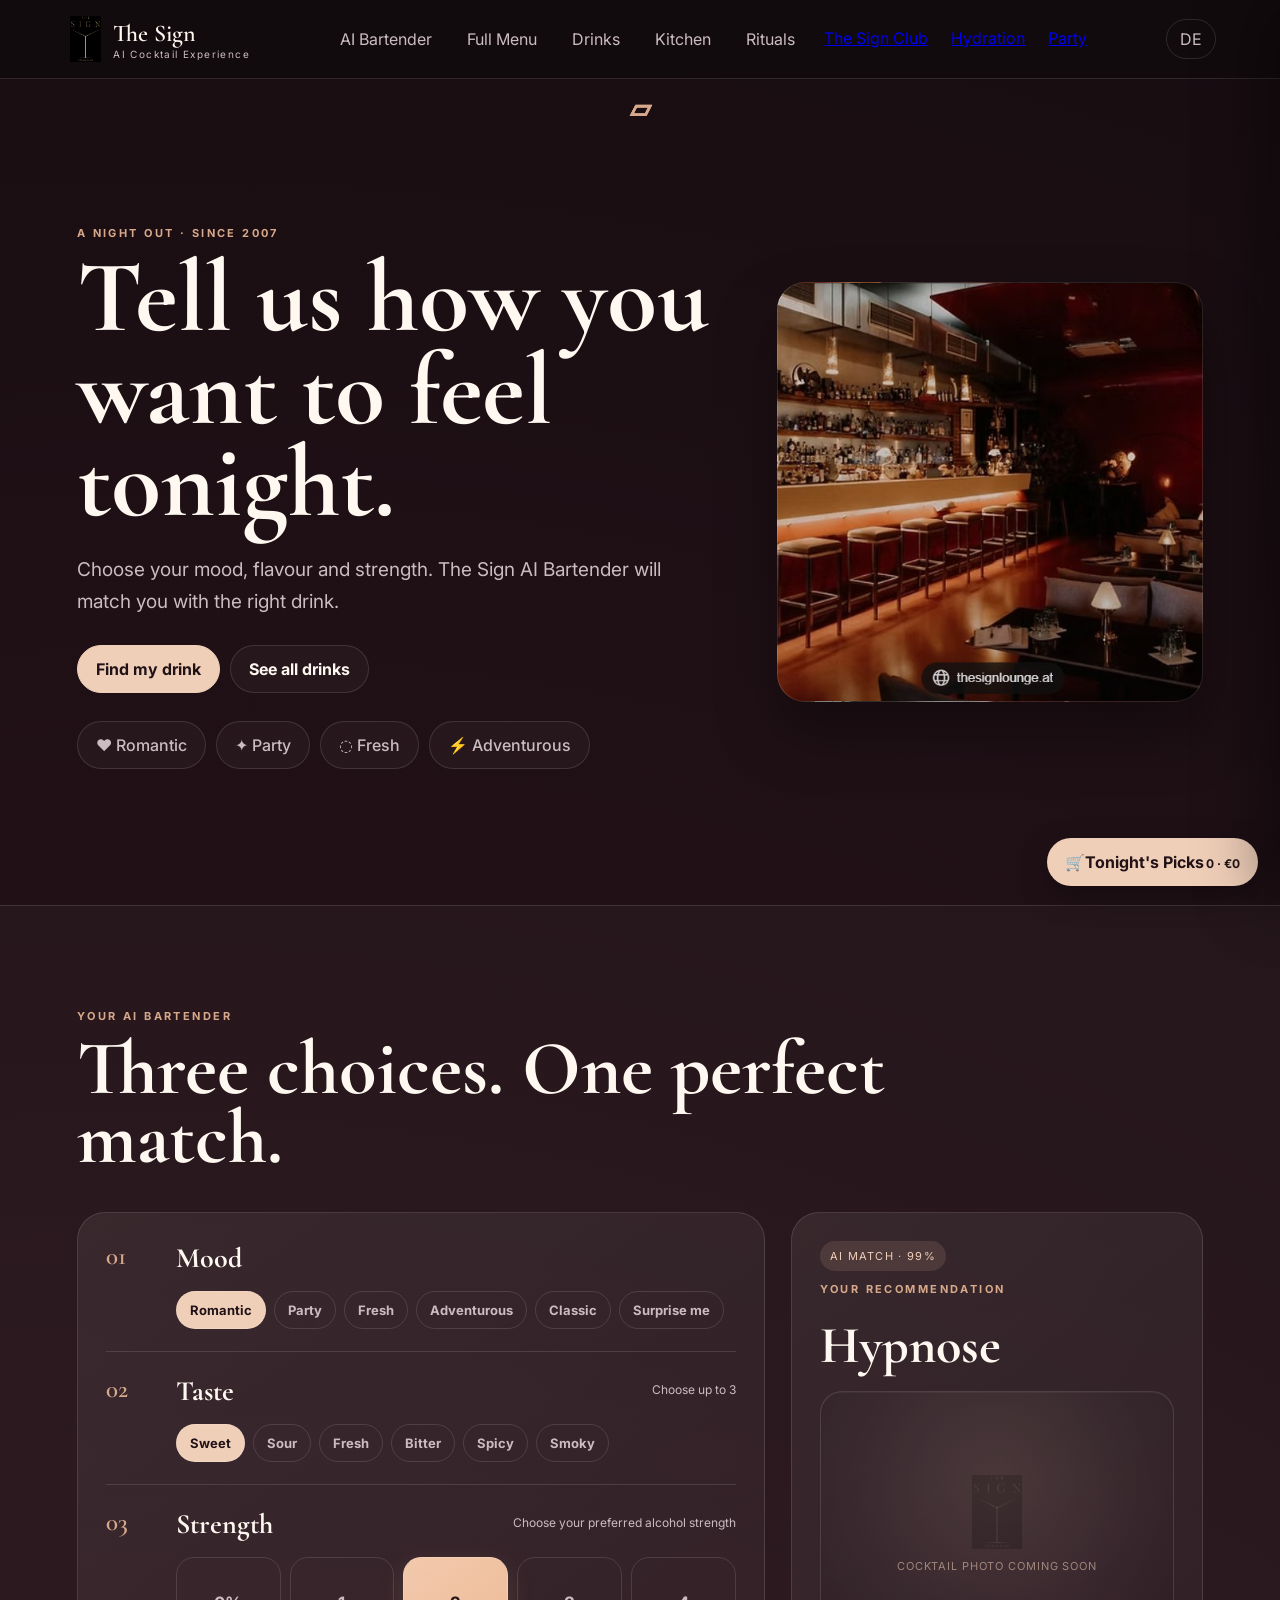
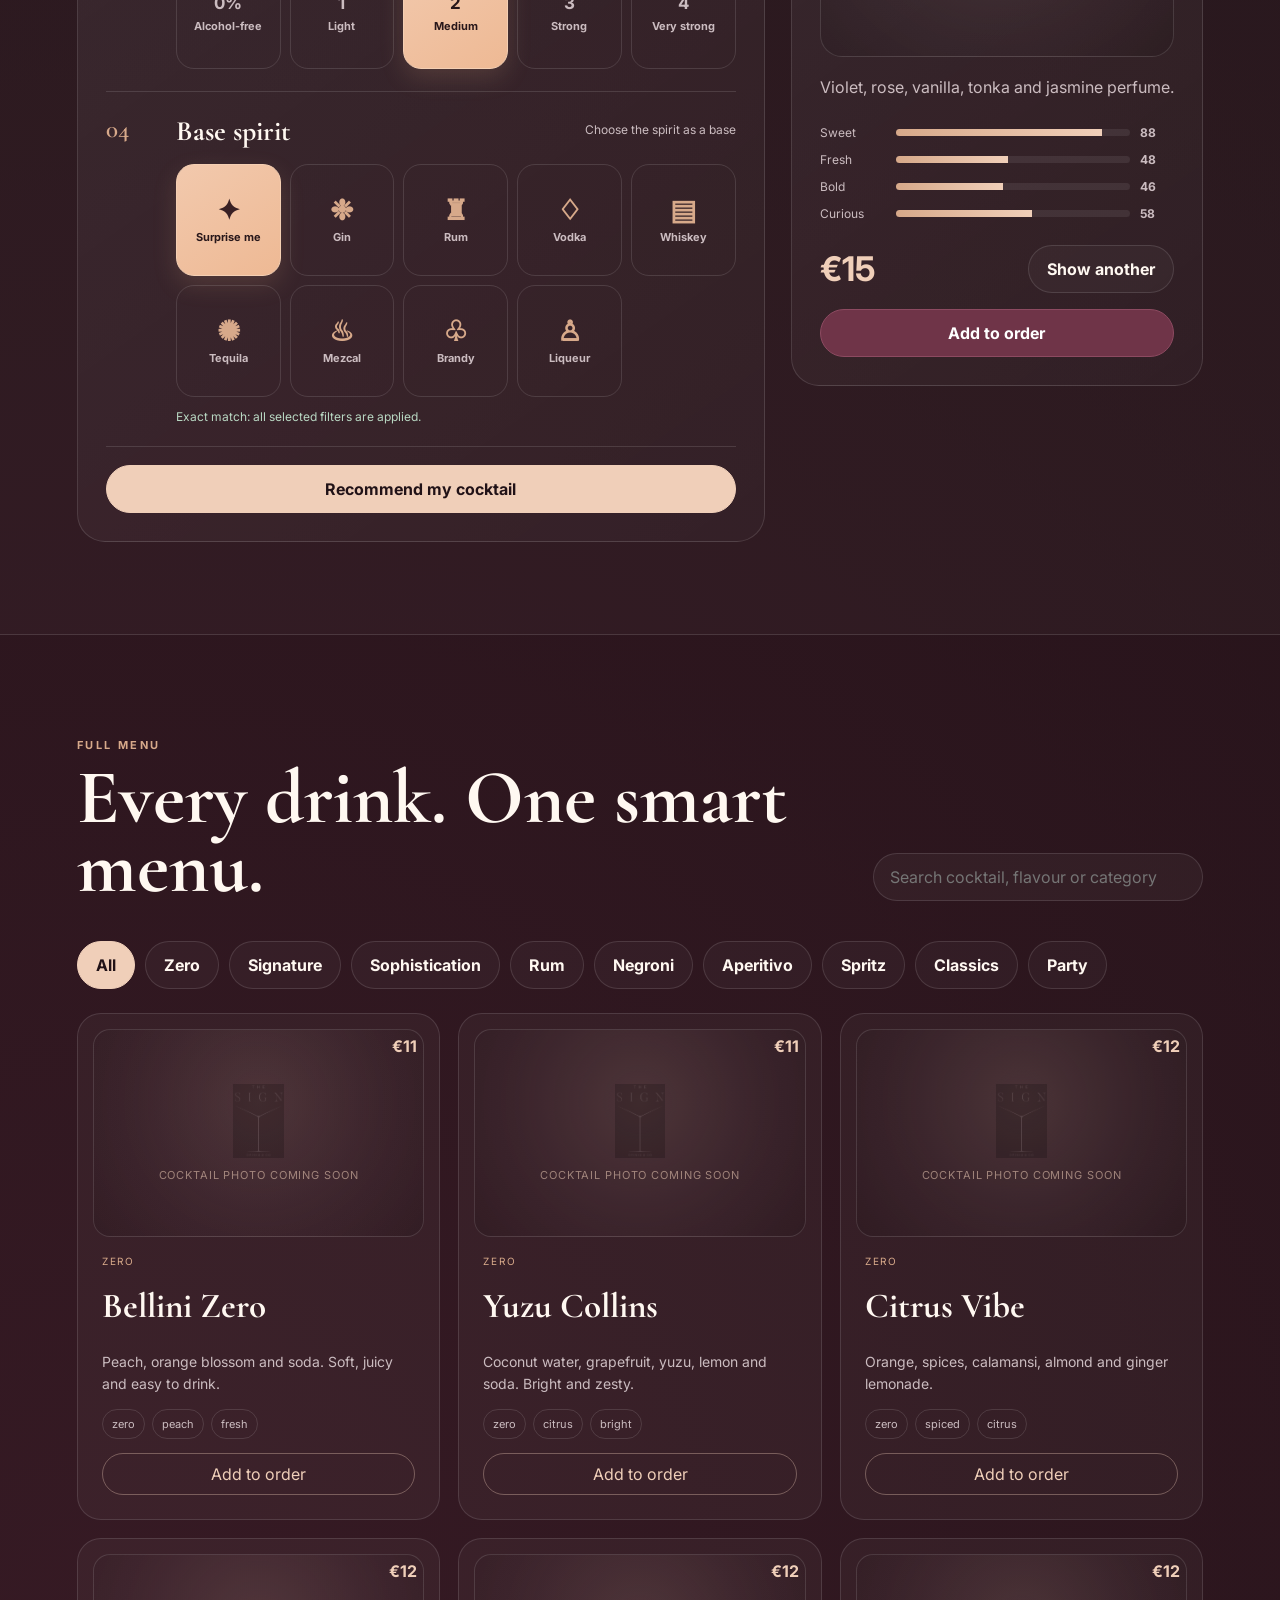
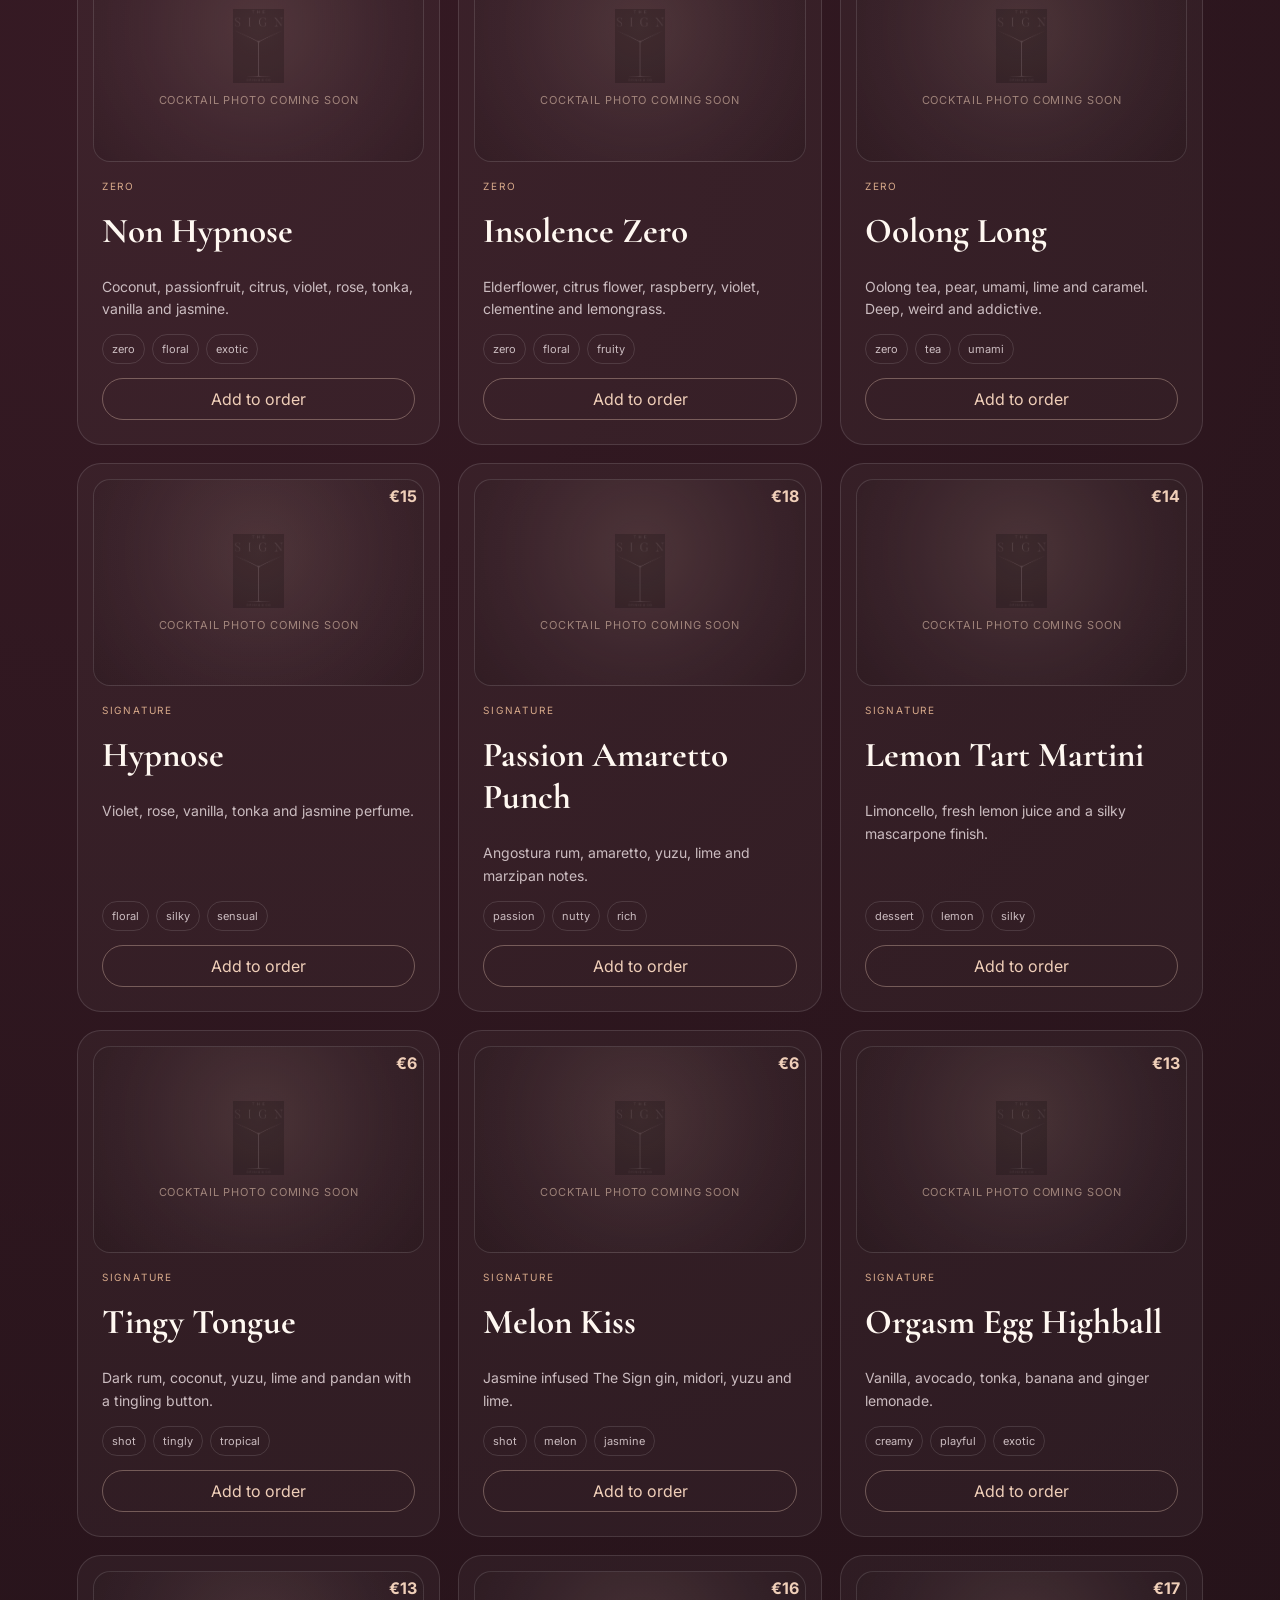
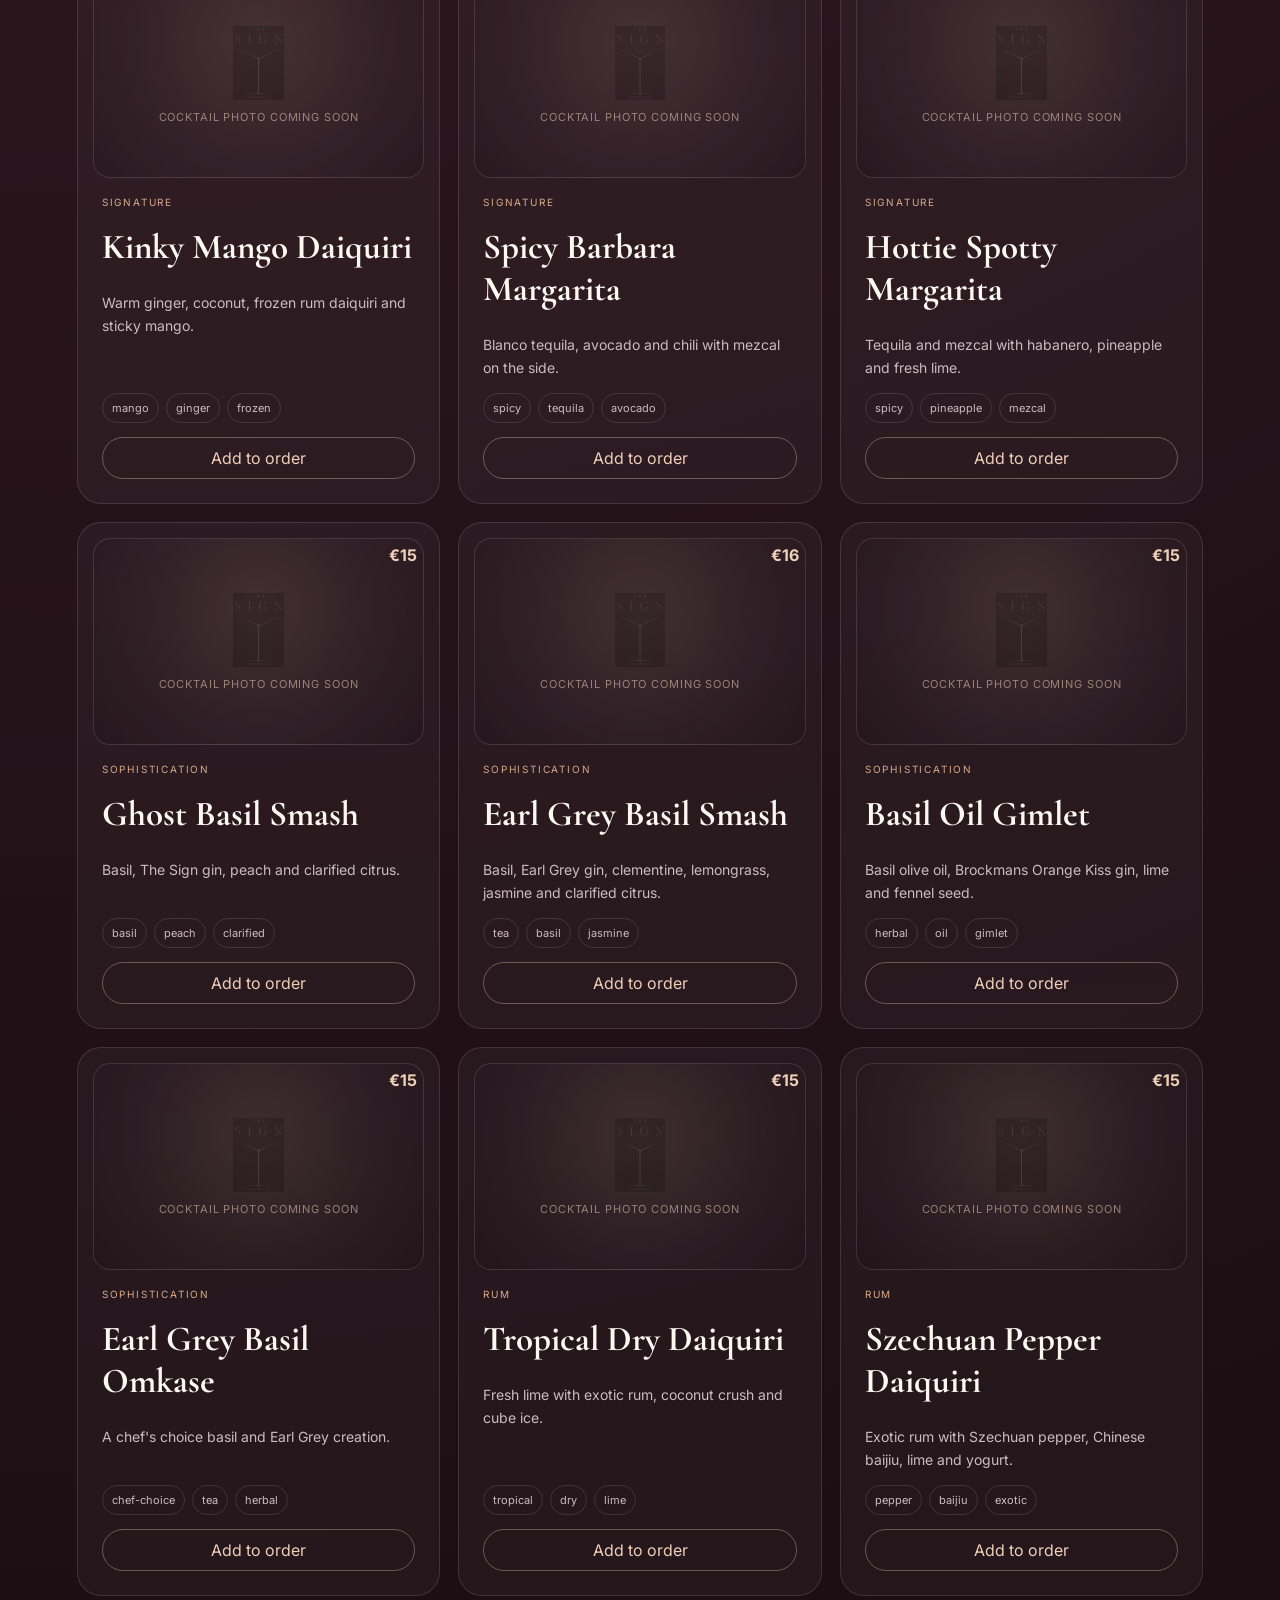
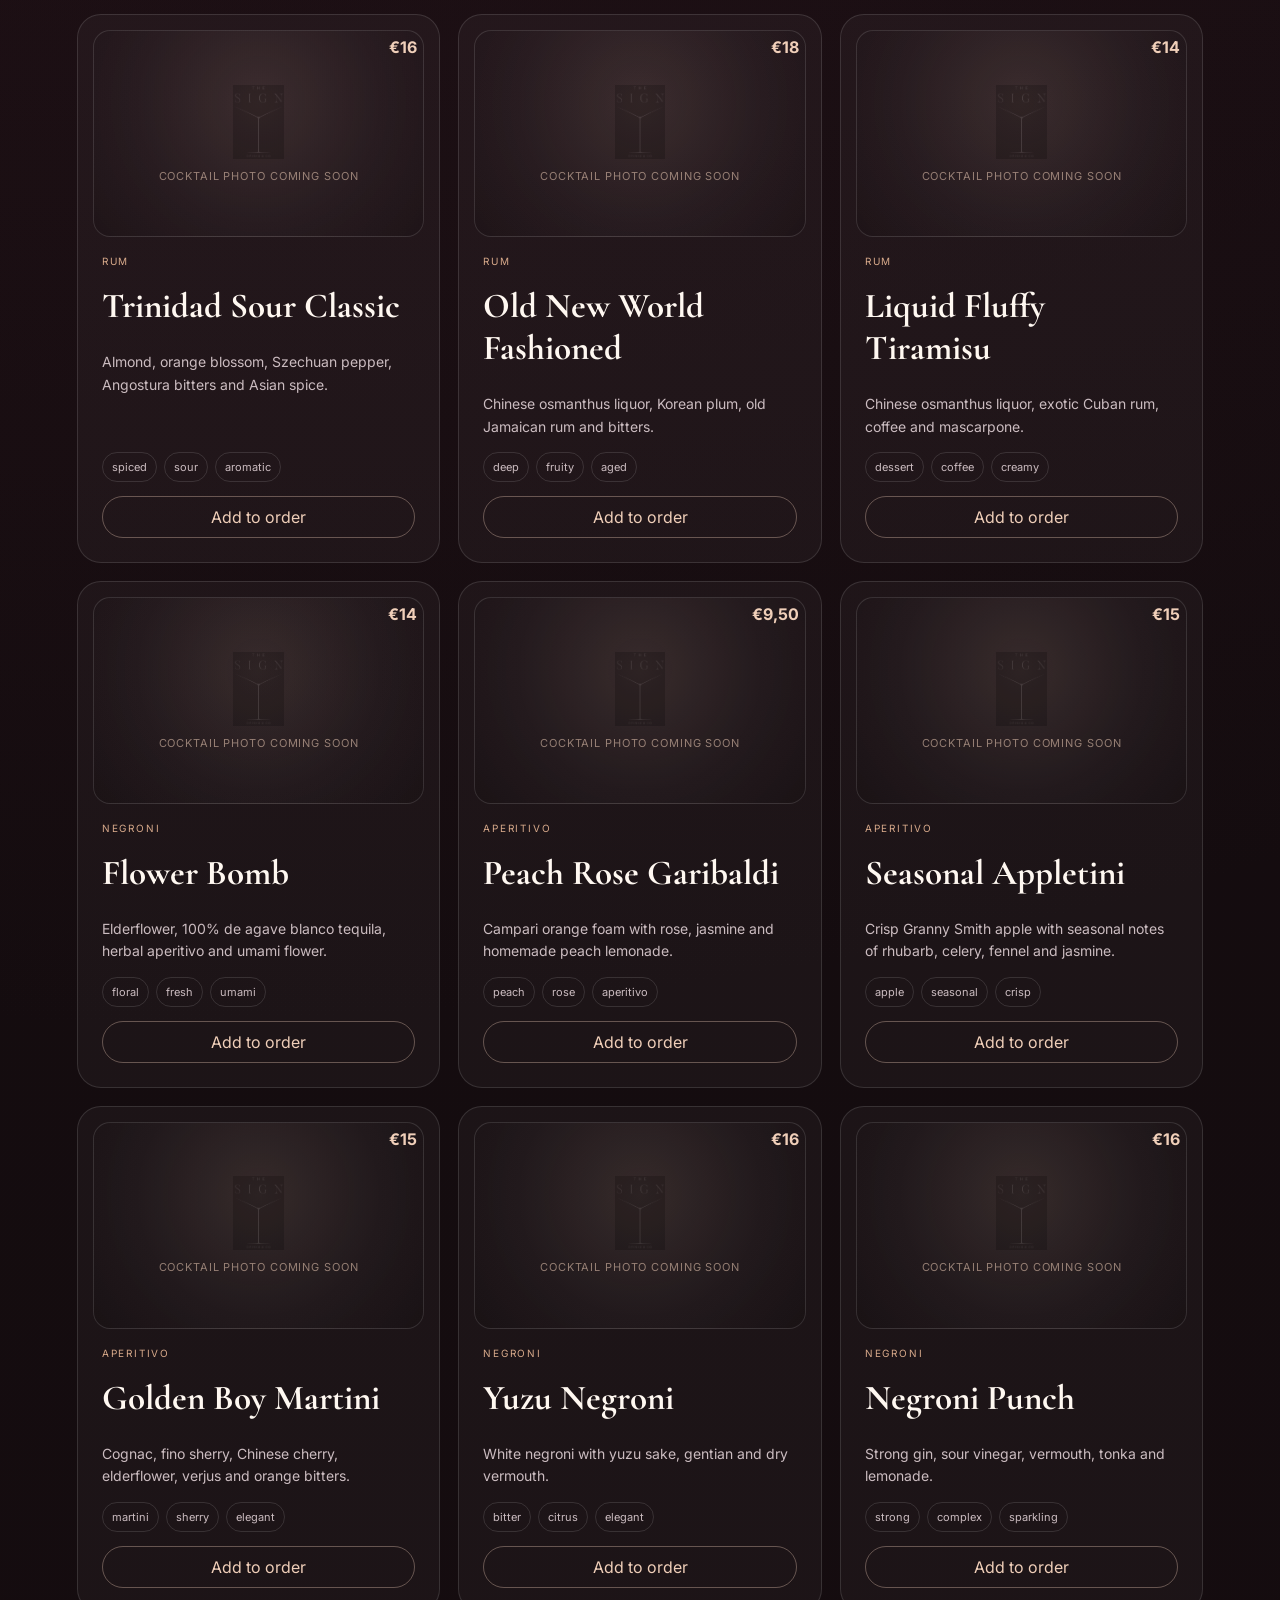
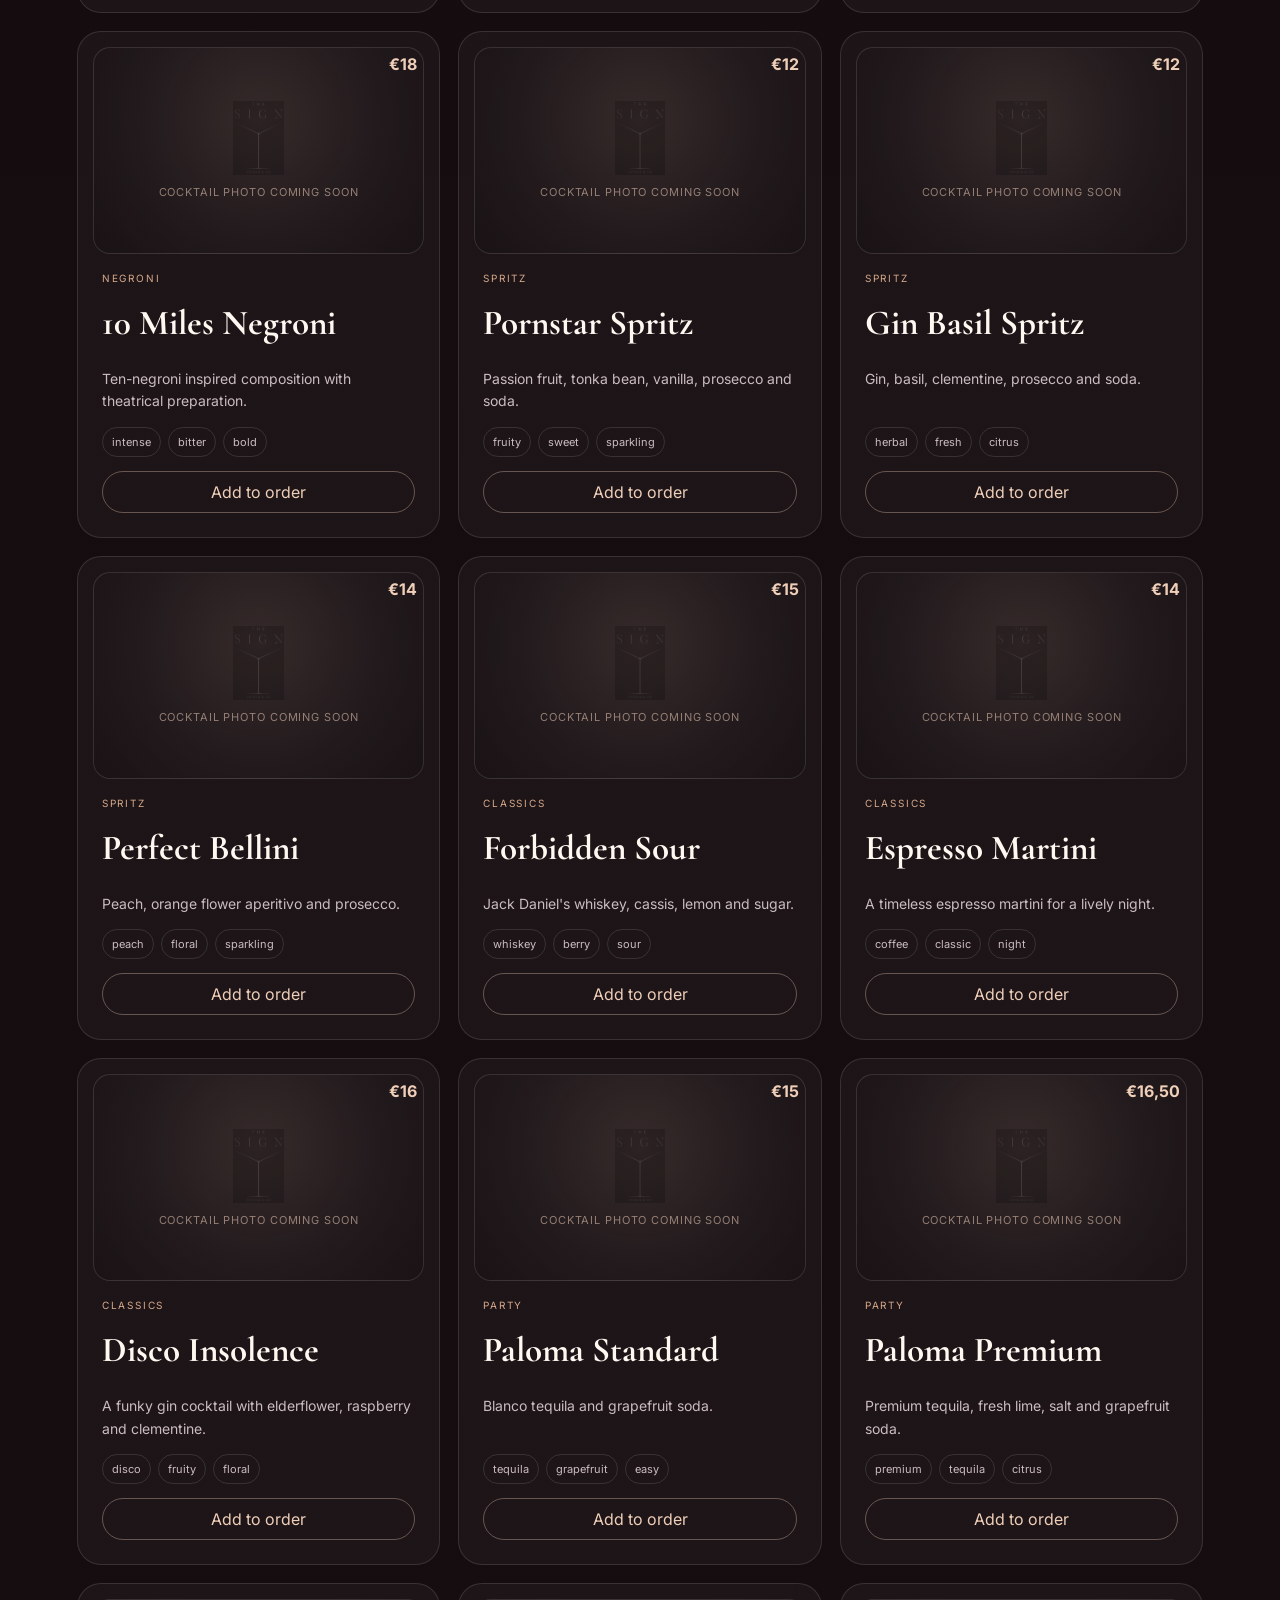
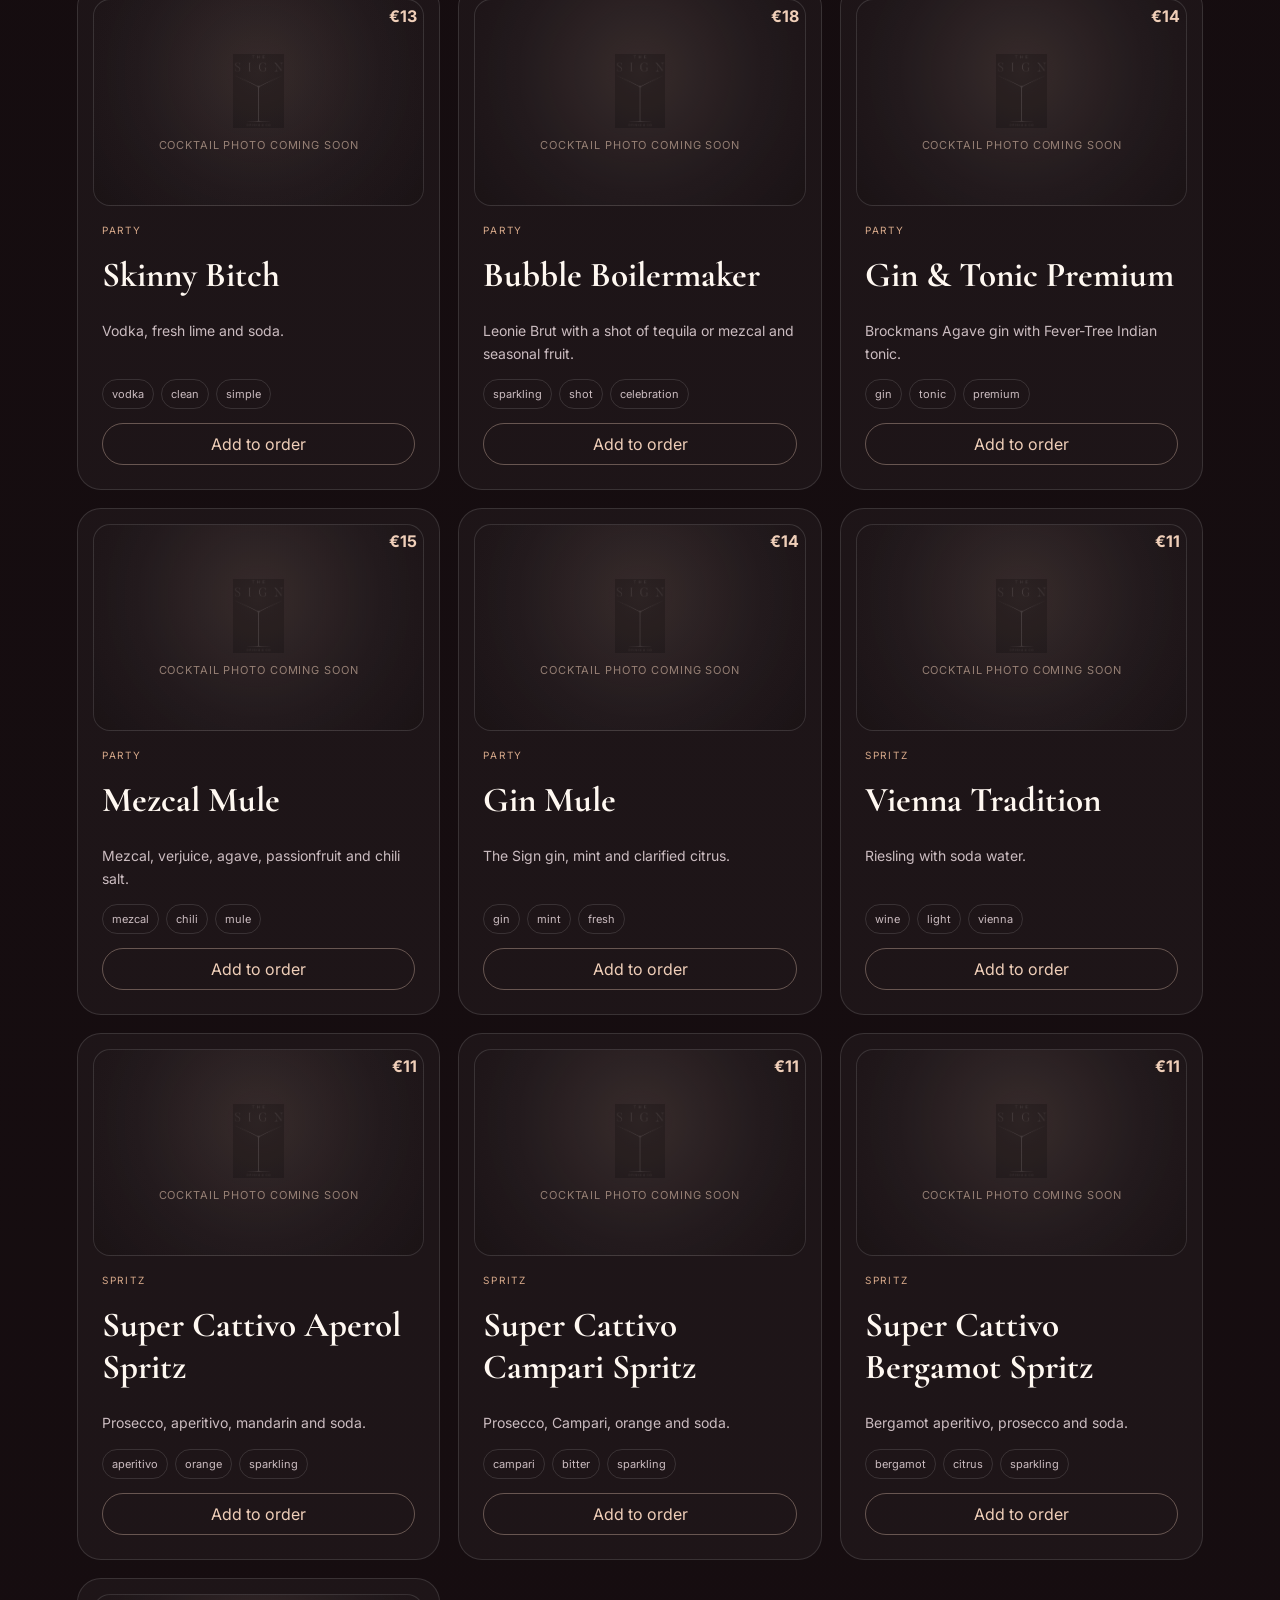
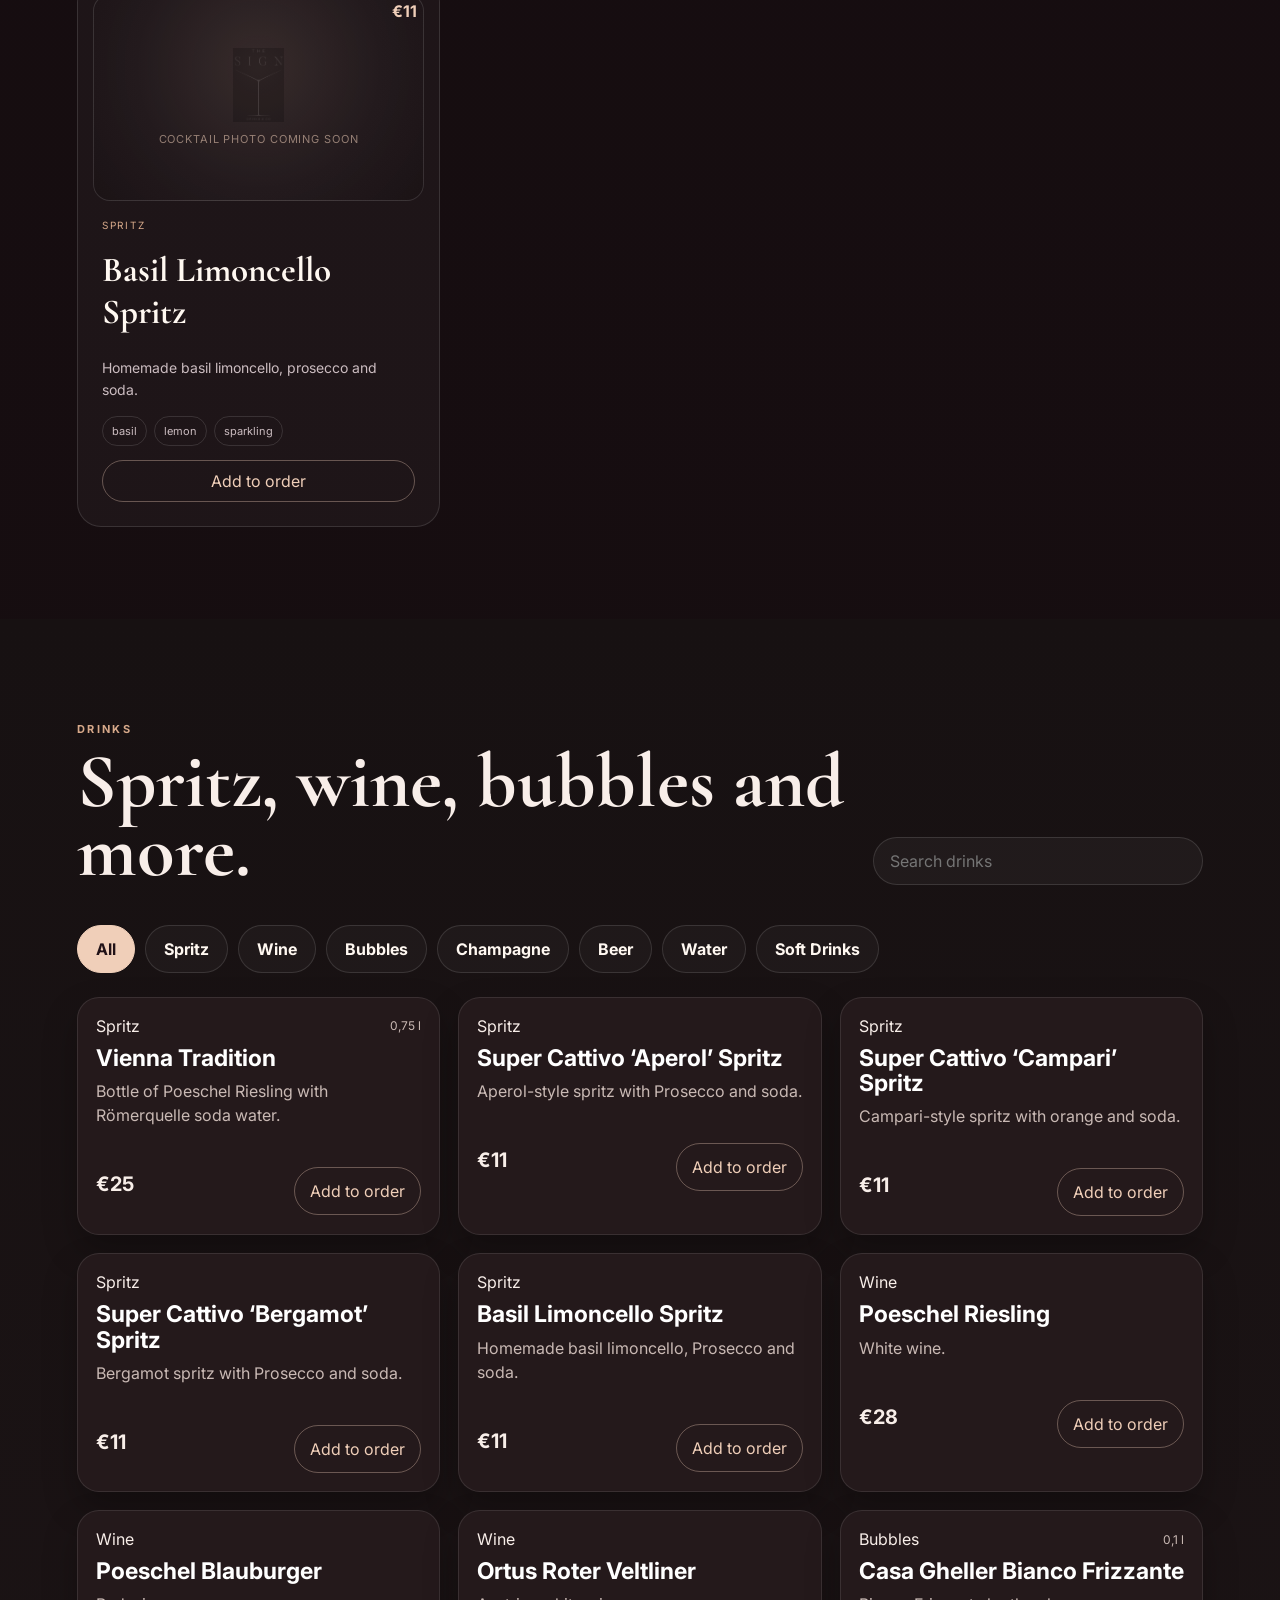
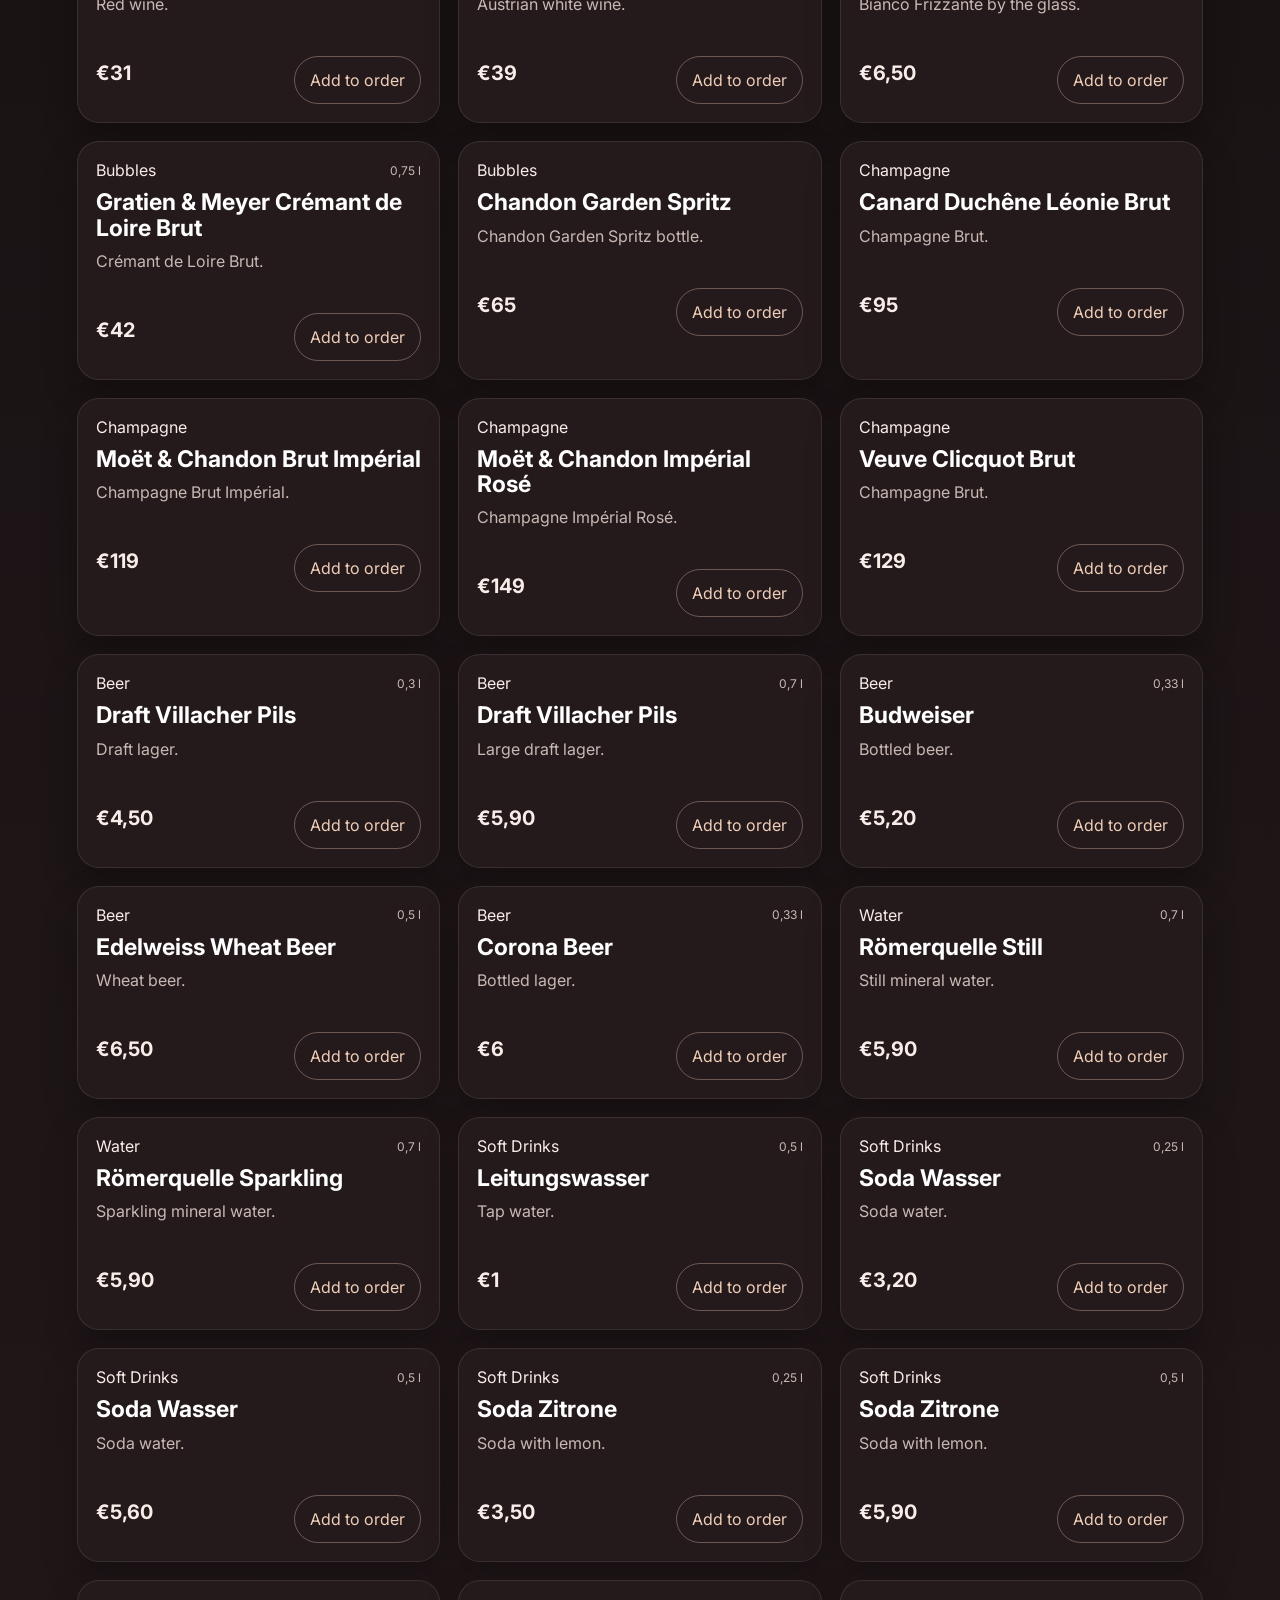
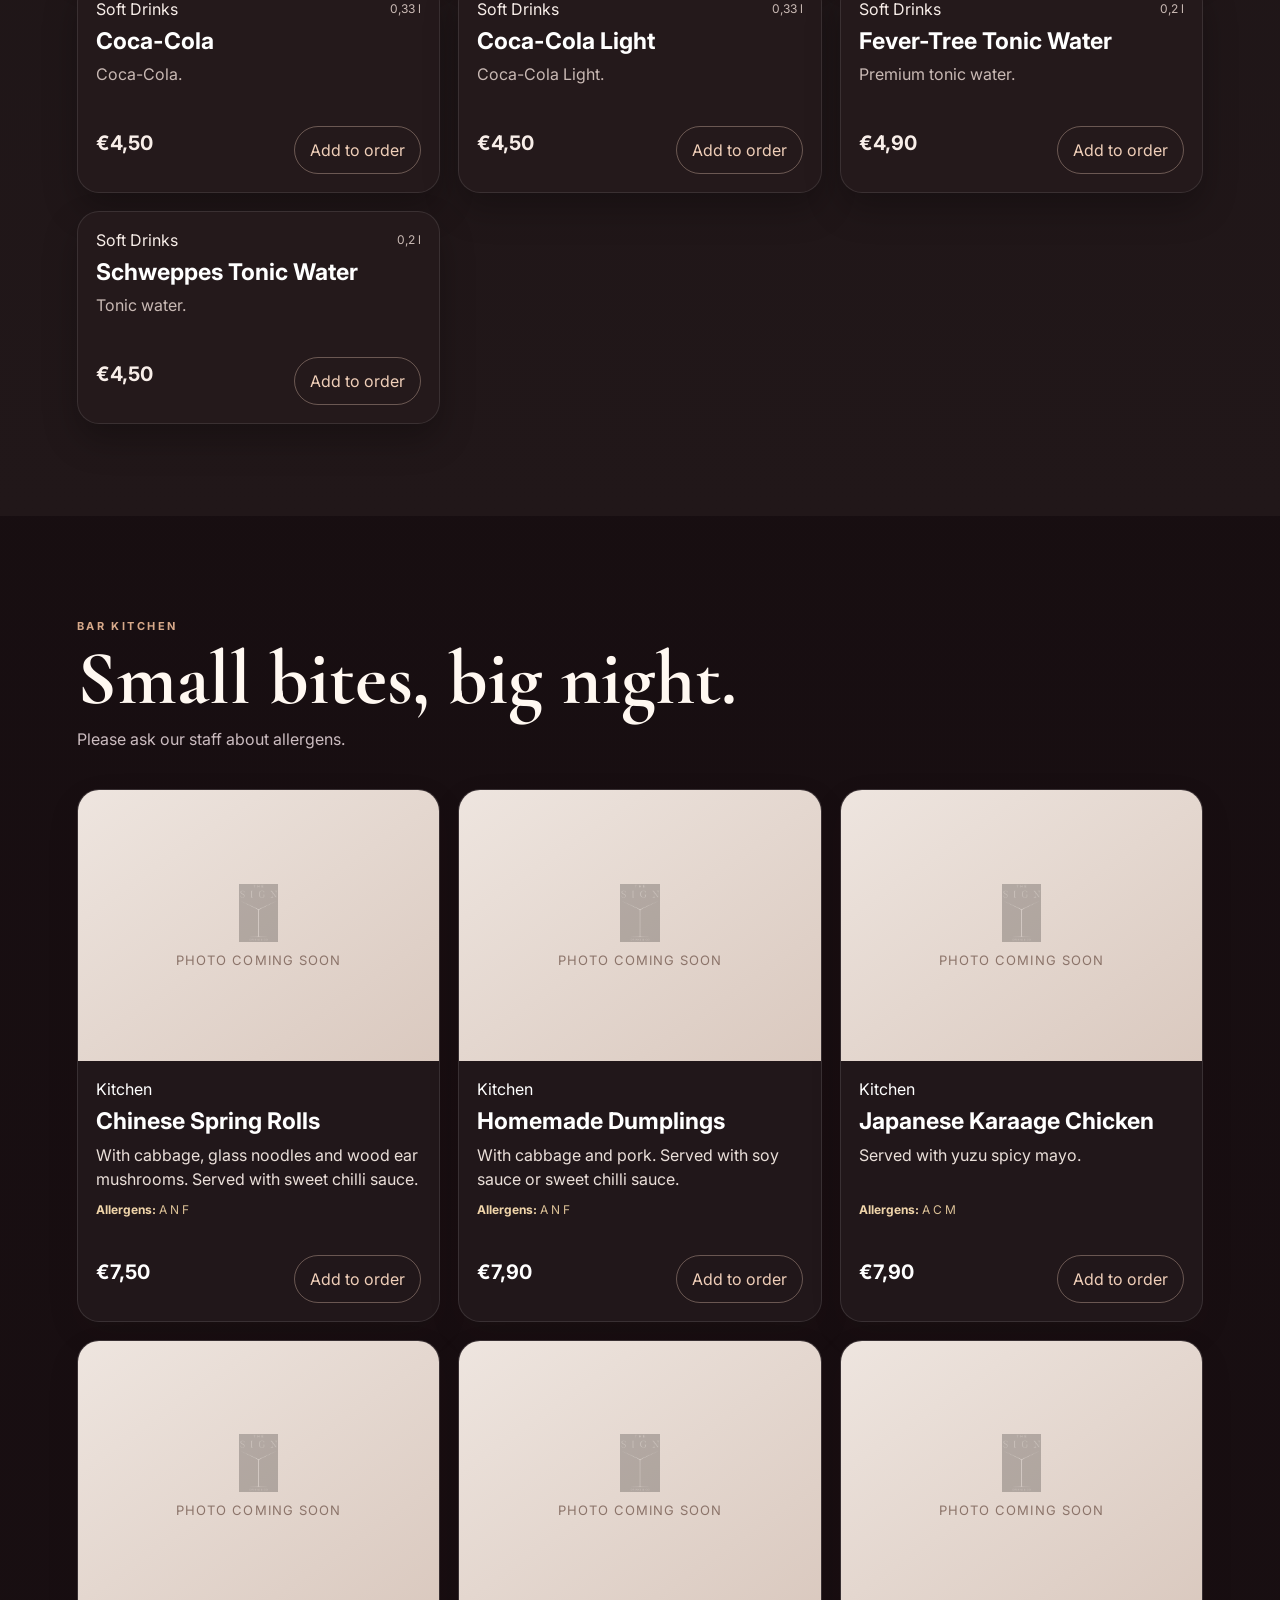
==== commit cdef776f: "Add files via upload" ====
--- a/index.html
+++ b/index.html
@@ -188,7 +188,7 @@
 <button id="cartFab" class="cart-fab"><span>🛒</span><span data-i18n="order">Tonight's Picks</span><b><span id="cartCount">0</span> · <span id="cartFabTotal">€0,00</span></b></button>
 <button id="scrollTopBtn" class="scroll-top" type="button" aria-label="Nach oben" title="Nach oben">↑<span>TOP</span></button>
 <div id="toast" class="toast"></div>
-<script src="menu-data.js"></script>
+<script src="menu-data.js"></script><script src="live-menu-data.js"></script>
 <script src="v11-data.js"></script>
 <script src="shared.js"></script>
 <script src="app.js"></script>
--- a/style.css
+++ b/style.css
@@ -697,7 +697,7 @@
 @media(min-width:951px){.mobile-nav-title{display:none}.scroll-top{left:22px;bottom:24px}}
 
 /* V13 Step 1 — The Sign Club */
-.admin-head-actions{display:flex;gap:10px;align-items:center}.club-page{min-height:100vh;background:#090909;color:#f7f1e8}.club-header{min-height:72px;display:flex;align-items:center;justify-content:space-between;padding:12px clamp(18px,4vw,54px);border-bottom:1px solid rgba(212,175,55,.2);position:sticky;top:0;background:rgba(9,9,9,.94);backdrop-filter:blur(14px);z-index:20}.club-lang{border:1px solid rgba(212,175,55,.55);background:transparent;color:#f4d77b;border-radius:999px;padding:9px 14px}.club-shell{width:min(720px,calc(100% - 28px));margin:0 auto;padding:38px 0 70px}.club-hero{text-align:center;margin-bottom:24px}.club-hero h1{font-size:clamp(2rem,8vw,4rem);margin:.2em 0}.club-hero p{color:#c9c1b5}.club-card{background:linear-gradient(145deg,rgba(255,255,255,.075),rgba(255,255,255,.025));border:1px solid rgba(212,175,55,.25);border-radius:24px;padding:clamp(20px,5vw,34px);box-shadow:0 22px 70px rgba(0,0,0,.35);margin:18px 0}.club-card label{display:grid;gap:7px;margin:0 0 16px}.club-card input,.club-card select{width:100%;box-sizing:border-box;border:1px solid rgba(255,255,255,.18);background:#111;color:#fff;border-radius:12px;padding:13px}.club-date-row{display:grid;grid-template-columns:1fr 1fr;gap:12px}.club-check{display:flex!important;grid-template-columns:auto 1fr!important;align-items:flex-start;gap:10px!important}.club-check input{width:20px;margin-top:2px}.club-check a{color:#f4d77b}.club-small{font-size:.84rem;color:#aaa;line-height:1.5}.member-pass{text-align:center}.member-qr{width:244px;min-height:244px;background:#fff;border-radius:18px;padding:12px;margin:22px auto;display:grid;place-items:center}.member-qr img,.member-qr canvas{max-width:100%}.reward-box,.visits-box{border:1px solid rgba(212,175,55,.28);background:rgba(212,175,55,.07);border-radius:16px;padding:16px;text-align:left;margin:14px 0}.reward-box div,.visits-box{display:flex;justify-content:space-between;gap:12px;flex-wrap:wrap}.reward-box strong{color:#f4d77b}.visits-box>div{width:100%;height:7px;background:#242424;border-radius:10px;overflow:hidden}.visits-box i{display:block;height:100%;background:#d4af37}.privacy-shell{width:min(850px,calc(100% - 30px));margin:0 auto;padding:40px 0 80px;line-height:1.7}.privacy-shell h1{font-size:clamp(2rem,6vw,3.5rem)}.privacy-shell h2{margin-top:32px}.privacy-warning{padding:18px;border:1px solid #b98c2d;background:rgba(185,140,45,.12);border-radius:14px}.scan-video{width:100%;border-radius:16px;margin-top:14px}.club-card .full{width:100%;margin-top:10px}@media(max-width:560px){.club-date-row{grid-template-columns:1fr}.admin-head-actions{gap:6px}.admin-head-actions .admin-preview{font-size:.75rem;padding:8px}}
+.admin-head-actions{display:flex;gap:10px;align-items:center}.club-page{min-height:100vh;background:#090909;color:#f7f1e8}.staff-page{border-top:3px solid #d4af37}.club-header{min-height:72px;display:flex;align-items:center;justify-content:space-between;padding:12px clamp(18px,4vw,54px);border-bottom:1px solid rgba(212,175,55,.2);position:sticky;top:0;background:rgba(9,9,9,.94);backdrop-filter:blur(14px);z-index:20}.club-lang{border:1px solid rgba(212,175,55,.55);background:transparent;color:#f4d77b;border-radius:999px;padding:9px 14px}.club-shell{width:min(720px,calc(100% - 28px));margin:0 auto;padding:38px 0 70px}.club-hero{text-align:center;margin-bottom:24px}.club-hero h1{font-size:clamp(2rem,8vw,4rem);margin:.2em 0}.club-hero p{color:#c9c1b5}.club-card{background:linear-gradient(145deg,rgba(255,255,255,.075),rgba(255,255,255,.025));border:1px solid rgba(212,175,55,.25);border-radius:24px;padding:clamp(20px,5vw,34px);box-shadow:0 22px 70px rgba(0,0,0,.35);margin:18px 0}.club-card label{display:grid;gap:7px;margin:0 0 16px}.club-card input,.club-card select{width:100%;box-sizing:border-box;border:1px solid rgba(255,255,255,.18);background:#111;color:#fff;border-radius:12px;padding:13px}.club-date-row{display:grid;grid-template-columns:1fr 1fr;gap:12px}.club-check{display:flex!important;grid-template-columns:auto 1fr!important;align-items:flex-start;gap:10px!important}.club-check input{width:20px;margin-top:2px}.club-check a{color:#f4d77b}.club-small{font-size:.84rem;color:#aaa;line-height:1.5}.member-pass{text-align:center}.member-qr{width:244px;min-height:244px;background:#fff;border-radius:18px;padding:12px;margin:22px auto;display:grid;place-items:center}.member-qr img,.member-qr canvas{max-width:100%}.reward-box,.visits-box{border:1px solid rgba(212,175,55,.28);background:rgba(212,175,55,.07);border-radius:16px;padding:16px;text-align:left;margin:14px 0}.reward-box div,.visits-box{display:flex;justify-content:space-between;gap:12px;flex-wrap:wrap}.reward-box strong{color:#f4d77b}.visits-box>div{width:100%;height:7px;background:#242424;border-radius:10px;overflow:hidden}.visits-box i{display:block;height:100%;background:#d4af37}.privacy-shell{width:min(850px,calc(100% - 30px));margin:0 auto;padding:40px 0 80px;line-height:1.7}.privacy-shell h1{font-size:clamp(2rem,6vw,3.5rem)}.privacy-shell h2{margin-top:32px}.privacy-warning{padding:18px;border:1px solid #b98c2d;background:rgba(185,140,45,.12);border-radius:14px}.scan-video{width:100%;border-radius:16px;margin-top:14px}.club-card .full{width:100%;margin-top:10px}@media(max-width:560px){.club-date-row{grid-template-columns:1fr}.admin-head-actions{gap:6px}.admin-head-actions .admin-preview{font-size:.75rem;padding:8px}}
 
 /* ===== THE SIGN CLUB V1.0 ===== */
 .club-v1{background:radial-gradient(circle at 50% -10%,rgba(191,145,71,.13),transparent 34%),#080808}.club-shell-wide{width:min(1040px,calc(100% - 28px))}.club-register-card{max-width:760px;margin-inline:auto}.club-card-heading,.club-section-heading,.club-member-top,.loyalty-head{display:flex;justify-content:space-between;align-items:flex-start;gap:18px}.club-card-heading h2,.club-section-heading h2{margin:.2rem 0 0;font-size:clamp(30px,5vw,48px)}.club-secure,.staff-only-label{font-size:10px;letter-spacing:.17em;color:#d8b46f;border:1px solid rgba(216,180,111,.32);padding:8px 10px;border-radius:999px;white-space:nowrap}.club-form-grid{display:grid;grid-template-columns:1fr 1fr;gap:0 16px}.club-birthday-field{display:grid;gap:7px;margin-bottom:16px}.club-birthday-field small,.club-card label small{color:#8f8a82}.club-error{color:#ffb6aa;border:1px solid rgba(255,88,70,.34);background:rgba(255,88,70,.08);padding:12px;border-radius:12px}.club-gold-button{background:linear-gradient(135deg,#b8873e,#f0d493)!important;color:#16110a!important;border:0!important;font-weight:900!important}.club-welcome-flash{display:flex;gap:15px;align-items:center;border:1px solid rgba(216,180,111,.42);background:linear-gradient(135deg,rgba(216,180,111,.18),rgba(255,255,255,.04));border-radius:18px;padding:18px;margin-bottom:20px}.club-welcome-flash>span{display:grid;place-items:center;width:42px;height:42px;border-radius:50%;background:#d5ad65;color:#120f0a;font-size:24px;font-weight:900}.club-welcome-flash div{display:grid;gap:3px}.club-welcome-flash small{color:#d7d0c6}.club-member-top{align-items:center;margin:12px 0 28px}.club-member-top h1{margin:.25rem 0;font-size:clamp(34px,7vw,64px)}.club-member-top>div>p:last-child{color:#d7b46d}.member-id-button{border:1px solid rgba(216,180,111,.35);background:rgba(216,180,111,.07);color:#fff;border-radius:18px;padding:14px 18px;display:grid;gap:4px;text-align:left}.member-id-button span{color:#ebcb8d;font-weight:900;letter-spacing:.08em}.member-id-button small{color:#aaa}.club-tabs{display:grid;grid-template-columns:1fr 1fr;border-bottom:1px solid rgba(255,255,255,.1);margin-bottom:28px}.club-tabs button{background:transparent;border:0;border-bottom:2px solid transparent;color:#8f8a82;padding:15px;font-weight:800;font-size:15px}.club-tabs button.active{color:#e6c581;border-bottom-color:#d5ad65}.club-text-button{background:transparent;border:0;color:#d9b36c;font-weight:800}.offer-grid{display:grid;grid-template-columns:repeat(2,minmax(0,1fr));gap:18px}.offer-card{border:1px solid rgba(216,180,111,.23);background:#101010;border-radius:22px;overflow:hidden;box-shadow:0 20px 44px rgba(0,0,0,.28)}.offer-image{min-height:210px;background-position:center;background-size:cover;padding:16px;display:flex;align-items:flex-start;justify-content:space-between;gap:10px}.offer-type,.offer-status{font-size:10px;font-weight:900;letter-spacing:.1em;text-transform:uppercase;border-radius:999px;padding:8px 10px;background:rgba(0,0,0,.72);backdrop-filter:blur(8px)}.status-available{color:#cfeec7;border:1px solid rgba(117,214,92,.38)}.status-redeemed,.status-expired{color:#d1cbc2;border:1px solid rgba(255,255,255,.2)}.status-soon{color:#f0d69b;border:1px solid rgba(230,188,93,.38)}.offer-body{padding:20px}.offer-body h3{font-size:27px;margin:0 0 8px}.offer-body>p{min-height:44px;color:#bbb3a8;line-height:1.5}.offer-meta{display:flex;justify-content:space-between;gap:12px;border-top:1px solid rgba(255,255,255,.08);padding:12px 0;font-size:13px}.offer-meta span{color:#858078}.offer-meta strong{text-align:right}.offer-action{width:100%;border:1px solid rgba(216,180,111,.5);background:transparent;color:#e5c47e;border-radius:12px;padding:13px;font-weight:900;margin-top:8px}.loyalty-panel{margin-top:0}.loyalty-head strong{display:block;font-size:25px;margin-top:4px}.loyalty-head>span{color:#b7afa4}.loyalty-track{height:10px;background:#24211d;border-radius:999px;overflow:hidden;margin:20px 0}.loyalty-track i{display:block;height:100%;width:0;background:linear-gradient(90deg,#a87835,#efd18e);transition:.35s}.loyalty-panel p{color:#aaa}.settings-card dl{margin:0}.settings-card dl>div{display:flex;justify-content:space-between;gap:18px;border-top:1px solid rgba(255,255,255,.08);padding:15px 0}.settings-card dt{color:#888}.settings-card dd{margin:0;text-align:right}.club-setting-actions{display:flex;flex-wrap:wrap;gap:10px;margin-top:20px}.club-setting-actions a,.club-setting-actions button{border:1px solid rgba(255,255,255,.14);background:#151515;color:#ddd;border-radius:10px;padding:10px 13px;text-decoration:none}.club-setting-actions .danger-link{color:#ffaaa0}.club-modal[hidden]{display:none}.club-modal{position:fixed;inset:0;background:rgba(0,0,0,.82);backdrop-filter:blur(12px);display:grid;place-items:center;padding:14px;z-index:100;overflow:auto}.club-modal-panel{position:relative;width:min(540px,100%);max-height:calc(100vh - 28px);overflow:auto;background:#0e0e0e;border:1px solid rgba(216,180,111,.3);border-radius:24px;padding:20px}.modal-close{position:absolute;right:14px;top:14px;z-index:2;width:38px;height:38px;border-radius:50%;border:1px solid rgba(255,255,255,.2);background:rgba(0,0,0,.65);color:#fff;font-size:25px}.modal-offer-image{min-height:250px;background-position:center;background-size:cover;border-radius:16px;padding:16px;display:flex;flex-direction:column;justify-content:space-between;align-items:flex-start}.modal-offer-image h2{font-size:38px;margin:0;max-width:80%}.offer-detail-list{margin:18px 0}.offer-detail-list>div{display:flex;justify-content:space-between;gap:20px;border-top:1px solid rgba(255,255,255,.09);padding:13px 0}.offer-detail-list span{color:#888}.club-status-message{text-align:center;border:1px solid rgba(216,180,111,.26);padding:16px;border-radius:14px;color:#e0c182}.modal-open{overflow:hidden}.qr-panel{text-align:center}.coupon-qr{margin-bottom:12px}
